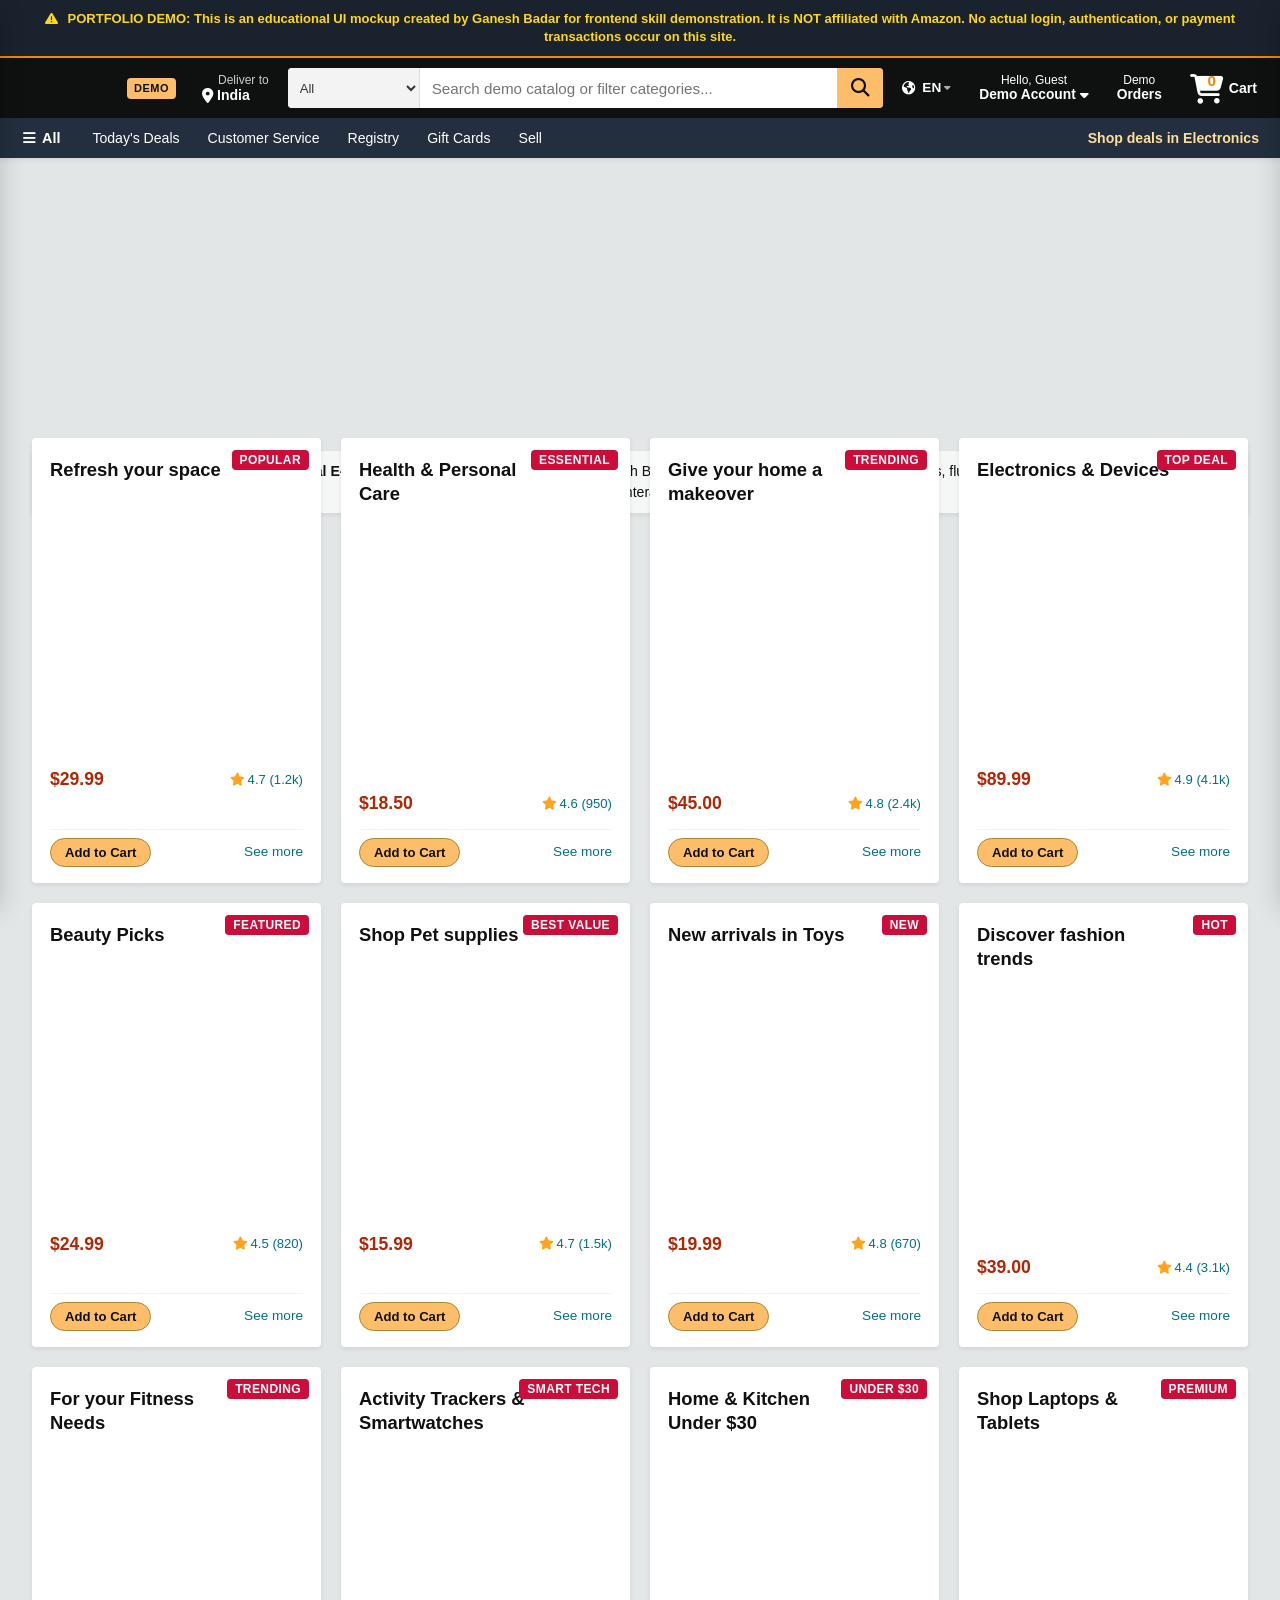
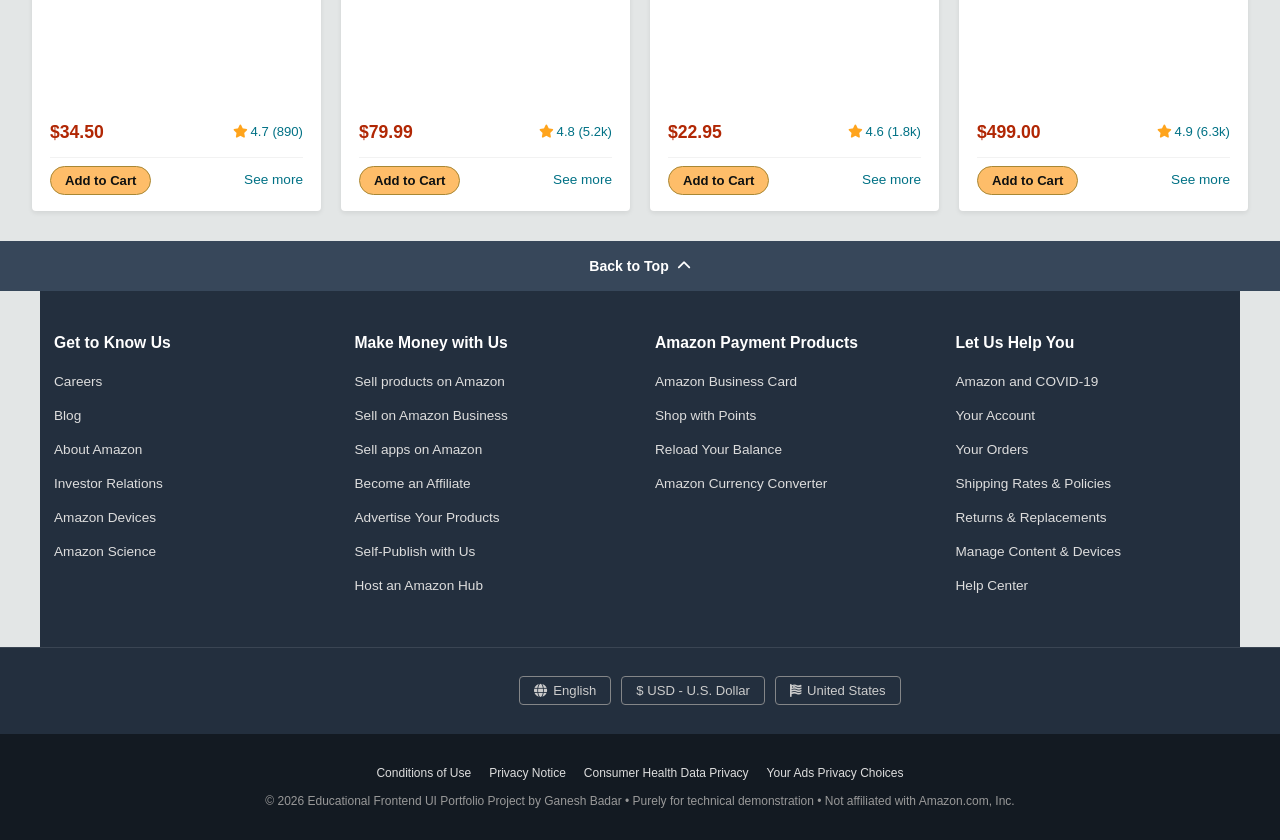
==== Amazon-Web-Clone/index.html @ 62692d25 "feat(ui): elevate theme and UI to Impeccable standard with DESIGN.md" ====
<!DOCTYPE html>
<html lang="en">
  <head>
    <meta charset="UTF-8" />
    <meta http-equiv="X-UA-Compatible" content="IE=edge" />
    <meta name="viewport" content="width=device-width, initial-scale=1.0" />
    
    <!-- SEO & Metadata -->
    <title>Educational E-Commerce UI Demo | Frontend Portfolio Showcase</title>
    <meta
      name="description"
      content="Educational E-Commerce UI layout clone built with HTML5, CSS3, and JavaScript by Ganesh Badar for portfolio skill demonstration. Not affiliated with Amazon."
    />
    <meta name="keywords" content="Frontend Portfolio, HTML5, CSS3, JavaScript, Responsive Web Design, UI Clone, Educational Demo" />
    <meta name="author" content="Ganesh Badar" />
    
    <!-- Open Graph / Social Sharing -->
    <meta property="og:title" content="Educational E-Commerce UI Demo | Ganesh Badar" />
    <meta property="og:description" content="Responsive UI demo featuring dynamic search, cart system, and mobile drawer for portfolio review." />
    <meta property="og:type" content="website" />
    
    <!-- Favicon -->
    <link rel="icon" type="image/png" href="amazon_logo.png" />

    <!-- Google Fonts -->
    <link rel="preconnect" href="https://fonts.googleapis.com" />
    <link rel="preconnect" href="https://fonts.gstatic.com" crossorigin />
    <link
      href="https://fonts.googleapis.com/css2?family=Inter:wght@400;500;600;700&display=swap"
      rel="stylesheet"
    />

    <!-- Font Awesome Icons -->
    <link
      rel="stylesheet"
      href="https://cdnjs.cloudflare.com/ajax/libs/font-awesome/6.5.1/css/all.min.css"
      crossorigin="anonymous"
      referrerpolicy="no-referrer"
    />

    <!-- Stylesheet -->
    <link rel="stylesheet" href="style.css" />
  </head>
  <body>
    <!-- Top Skip Link for Accessibility -->
    <a href="#main-content" class="skip-link">Skip to main content</a>

    <!-- EDUCATIONAL DEMO DISCLAIMER BANNER (Prevents Safe Browsing / Phishing False Positives) -->
    <div class="educational-banner" style="background: #1a222d; color: #ffd814; padding: 10px 18px; font-size: 13px; text-align: center; border-bottom: 2px solid #f08804; font-weight: 600; line-height: 1.4;">
      <i class="fa-solid fa-triangle-exclamation" style="margin-right: 6px;"></i>
      <strong>PORTFOLIO DEMO:</strong> This is an educational UI mockup created by Ganesh Badar for frontend skill demonstration. It is NOT affiliated with Amazon. No actual login, authentication, or payment transactions occur on this site.
    </div>

    <!-- Toast Notification -->
    <div id="toast" class="toast" role="alert" aria-live="polite"></div>

    <!-- HEADER / NAVIGATION -->
    <header role="banner">
      <nav class="navbar" aria-label="Main Navigation">
        <!-- Logo with DEMO tag -->
        <a href="index.html" class="nav-logo border" aria-label="Demo E-Commerce Home">
          <div style="display: flex; align-items: center; gap: 6px;">
            <div class="logo" role="img" aria-label="Demo Logo"></div>
            <span style="background: #febd69; color: #0f1111; font-size: 11px; font-weight: 800; padding: 2.5px 7px; border-radius: 4px; letter-spacing: 0.5px; text-transform: uppercase;">DEMO</span>
          </div>
        </a>

        <!-- Deliver to Location -->
        <button
          type="button"
          class="nav-address border"
          id="locationBtn"
          aria-label="Choose delivery location"
        >
          <p class="add-first">Deliver to</p>
          <div class="address-icon">
            <i class="fa-solid fa-location-dot" aria-hidden="true"></i>
            <span class="add-second" id="currentLocation">India</span>
          </div>
        </button>

        <!-- Search Bar with Category Filter -->
        <form class="nav-search" id="searchForm" role="search">
          <label for="searchCategory" class="sr-only">Search Category</label>
          <select class="search-select" id="searchCategory" aria-label="Select category">
            <option value="all">All</option>
            <option value="Electronics">Electronics</option>
            <option value="Home">Home & Kitchen</option>
            <option value="Beauty">Beauty & Health</option>
            <option value="Fashion">Fashion</option>
            <option value="Fitness">Fitness</option>
            <option value="Toys">Toys & Games</option>
          </select>
          
          <label for="searchInput" class="sr-only">Search Products</label>
          <input
            type="text"
            id="searchInput"
            class="search-input"
            placeholder="Search demo catalog or filter categories..."
            autocomplete="off"
            aria-label="Search demo catalog"
          />

          <button
            type="button"
            class="clear-search-btn"
            id="clearSearchBtn"
            aria-label="Clear search"
            style="display: none;"
          >
            <i class="fa-solid fa-xmark" aria-hidden="true"></i>
          </button>

          <button type="submit" class="search-icon" id="searchSubmitBtn" aria-label="Submit search">
            <i class="fa-solid fa-magnifying-glass" aria-hidden="true"></i>
          </button>
        </form>

        <!-- Language Selector -->
        <div class="map-icon border dropdown-trigger" id="langSelector" tabindex="0" role="button" aria-haspopup="true" aria-expanded="false" aria-label="Language selector">
          <i class="fa-solid fa-earth-americas" aria-hidden="true"></i>
          <div class="lang-text">
            <span class="lang-code" id="selectedLang">EN</span>
            <i class="fa-solid fa-caret-down sort-down" aria-hidden="true"></i>
          </div>
          <!-- Language Dropdown -->
          <ul class="dropdown-menu" id="langMenu" role="menu">
            <li role="menuitem" data-lang="EN" class="active"><i class="fa-solid fa-check"></i> English - EN</li>
            <li role="menuitem" data-lang="ES"><i class="fa-solid fa-check"></i> Español - ES</li>
            <li role="menuitem" data-lang="HI"><i class="fa-solid fa-check"></i> हिन्दी - HI</li>
            <li role="menuitem" data-lang="FR"><i class="fa-solid fa-check"></i> Français - FR</li>
          </ul>
        </div>

        <!-- Account Demo -->
        <a href="#demo-account" class="nav-signin border" id="accountBtn" aria-label="Demo Account Showcase">
          <span class="nav-first">Hello, Guest</span>
          <span class="nav-second">Demo Account <i class="fa-solid fa-caret-down" aria-hidden="true"></i></span>
        </a>

        <!-- Returns & Orders -->
        <a href="#orders" class="nav-return border" id="ordersBtn" aria-label="Demo Orders">
          <span class="nav-first">Demo</span>
          <span class="nav-second">Orders</span>
        </a>

        <!-- Cart with Interactive Badge -->
        <button
          type="button"
          class="nav-cart border"
          id="cartBtn"
          aria-label="Shopping Cart, 0 items"
        >
          <div class="cart-icon-container">
            <i class="fa-solid fa-cart-shopping" aria-hidden="true"></i>
            <span class="cart-badge" id="cartCount">0</span>
          </div>
          <span class="cart-label">Cart</span>
        </button>
      </nav>

      <!-- SUB-NAVIGATION / SECONDARY BAR -->
      <div class="panel">
        <button type="button" class="panel-all border" id="openMenuBtn" aria-label="Open All Categories Menu">
          <i class="fa-solid fa-bars" aria-hidden="true"></i>
          <span>All</span>
        </button>

        <ul class="panel-options" role="menubar">
          <li role="none"><a role="menuitem" href="#deals" class="panel-link">Today's Deals</a></li>
          <li role="none"><a role="menuitem" href="#customer-service" class="panel-link">Customer Service</a></li>
          <li role="none"><a role="menuitem" href="#registry" class="panel-link">Registry</a></li>
          <li role="none"><a role="menuitem" href="#gift-cards" class="panel-link">Gift Cards</a></li>
          <li role="none"><a role="menuitem" href="#sell" class="panel-link">Sell</a></li>
        </ul>

        <div class="panel-deals">
          <a href="#electronics-deals" class="panel-link highlight-deal">Shop deals in Electronics</a>
        </div>
      </div>
    </header>

    <!-- SIDE NAVIGATION DRAWER (Amazon-style Sidebar) -->
    <aside id="sideDrawer" class="side-drawer" aria-label="All Categories Menu" aria-hidden="true">
      <div class="drawer-header">
        <i class="fa-solid fa-circle-user" aria-hidden="true"></i>
        <span>Demo Guest Profile</span>
        <button type="button" class="drawer-close-btn" id="closeMenuBtn" aria-label="Close Menu">
          <i class="fa-solid fa-xmark" aria-hidden="true"></i>
        </button>
      </div>
      <div class="drawer-content">
        <div class="drawer-section">
          <h3>Digital Content & Devices</h3>
          <ul>
            <li><a href="#amazon-music">Amazon Music <i class="fa-solid fa-chevron-right"></i></a></li>
            <li><a href="#kindle">Kindle E-readers & Books <i class="fa-solid fa-chevron-right"></i></a></li>
            <li><a href="#appstore">Amazon Appstore <i class="fa-solid fa-chevron-right"></i></a></li>
          </ul>
        </div>
        <div class="drawer-section">
          <h3>Shop by Department</h3>
          <ul>
            <li><a href="#electronics" data-category="Electronics">Electronics <i class="fa-solid fa-chevron-right"></i></a></li>
            <li><a href="#home" data-category="Home">Home & Kitchen <i class="fa-solid fa-chevron-right"></i></a></li>
            <li><a href="#beauty" data-category="Beauty">Beauty & Health <i class="fa-solid fa-chevron-right"></i></a></li>
            <li><a href="#fashion" data-category="Fashion">Fashion & Apparel <i class="fa-solid fa-chevron-right"></i></a></li>
            <li><a href="#fitness" data-category="Fitness">Sports & Fitness <i class="fa-solid fa-chevron-right"></i></a></li>
          </ul>
        </div>
        <div class="drawer-section">
          <h3>Programs & Features</h3>
          <ul>
            <li><a href="#gift-cards">Gift Cards</a></li>
            <li><a href="#amazon-live">Amazon Live</a></li>
            <li><a href="#international">International Shopping</a></li>
          </ul>
        </div>
        <div class="drawer-section">
          <h3>Help & Settings</h3>
          <ul>
            <li><a href="#account">Demo Account Settings</a></li>
            <li><a href="#customer-service">Customer Support Demo</a></li>
            <li><a href="#close" id="sideDrawerCloseLink">Close Menu</a></li>
          </ul>
        </div>
      </div>
    </aside>
    <div id="drawerOverlay" class="drawer-overlay" tabindex="-1"></div>

    <!-- CART SLIDE-OUT DRAWER -->
    <aside id="cartDrawer" class="cart-drawer" aria-label="Shopping Cart Drawer" aria-hidden="true">
      <div class="cart-drawer-header">
        <h2><i class="fa-solid fa-cart-shopping"></i> Shopping Cart</h2>
        <button type="button" class="cart-close-btn" id="closeCartBtn" aria-label="Close Cart">
          <i class="fa-solid fa-xmark"></i>
        </button>
      </div>
      <div class="cart-drawer-body" id="cartDrawerItems">
        <!-- Rendered dynamically via JavaScript -->
        <div class="empty-cart-view">
          <i class="fa-solid fa-basket-shopping empty-icon"></i>
          <p>Your Amazon Cart is empty.</p>
          <small>Check out items below and click "Add to Cart" to start shopping!</small>
        </div>
      </div>
      <div class="cart-drawer-footer" id="cartDrawerFooter">
        <div class="cart-subtotal">
          <span>Subtotal (<span id="cartTotalItems">0</span> items):</span>
          <strong id="cartTotalPrice">$0.00</strong>
        </div>
        <button type="button" class="btn-checkout" id="checkoutBtn">Proceed to Checkout</button>
        <button type="button" class="btn-clear-cart" id="clearCartBtn">Clear Cart</button>
      </div>
    </aside>
    <div id="cartOverlay" class="drawer-overlay" tabindex="-1"></div>

    <!-- LOCATION MODAL -->
    <div id="locationModal" class="modal" role="dialog" aria-modal="true" aria-labelledby="modalTitle" aria-hidden="true">
      <div class="modal-dialog">
        <div class="modal-header">
          <h3 id="modalTitle">Choose your delivery location</h3>
          <button type="button" class="modal-close" id="closeLocationModal" aria-label="Close modal">
            <i class="fa-solid fa-xmark"></i>
          </button>
        </div>
        <div class="modal-body">
          <p class="modal-subtitle">Delivery options and delivery speeds may vary for different locations.</p>
          <div class="form-group">
            <label for="countrySelect">Select Country / Region:</label>
            <select id="countrySelect" class="form-control">
              <option value="India">India</option>
              <option value="United States">United States</option>
              <option value="United Kingdom">United Kingdom</option>
              <option value="Canada">Canada</option>
              <option value="Germany">Germany</option>
              <option value="Australia">Australia</option>
            </select>
          </div>
          <div class="form-group">
            <label for="pincodeInput">Or enter a postal code:</label>
            <div class="pincode-row">
              <input type="text" id="pincodeInput" class="form-control" placeholder="e.g. 110001 or 90210" maxlength="10" />
              <button type="button" class="btn-apply" id="applyPincodeBtn">Apply</button>
            </div>
          </div>
        </div>
        <div class="modal-footer">
          <button type="button" class="btn-save-location" id="saveLocationBtn">Done</button>
        </div>
      </div>
    </div>
    <div id="modalOverlay" class="drawer-overlay" tabindex="-1"></div>

    <!-- MAIN CONTENT -->
    <main id="main-content" role="main">
      <!-- HERO BANNER SECTION -->
      <section class="hero-section" aria-label="Hero Promotion Banner">
        <div class="hero-msg" role="region" aria-label="Educational Notice">
          <p>
            You are currently browsing an <strong>Educational E-Commerce UI Prototype</strong> designed by Ganesh Badar.
            Demonstrating modern CSS Grid layouts, fluid responsiveness, and Vanilla JavaScript DOM interactivity.
          </p>
        </div>
      </section>

      <!-- FILTER STATUS BAR (Appears on Search / Filter) -->
      <section class="filter-status-bar" id="filterStatusBar" style="display: none;">
        <span id="filterStatusText">Showing all results</span>
        <button type="button" id="resetFilterBtn" class="btn-reset-filter">
          <i class="fa-solid fa-rotate-left"></i> Reset Filter
        </button>
      </section>

      <!-- CMS-DRIVEN PRODUCT SHOP SECTION -->
      <section class="shop-section" id="shopSection" aria-label="Product Categories & Deals">
        <!-- Rendered dynamically by app.js (CMS Hydration) with fallback markup -->

        <!-- Card 1 -->
        <article class="box" data-id="1" data-category="Home" data-title="Refresh your space">
          <div class="box-content">
            <span class="box-badge">Popular</span>
            <h2>Refresh your space</h2>
            <div class="box-img" style="background-image: url('box1_image.jpg')" role="img" aria-label="Refresh your space"></div>
            <div class="box-meta">
              <span class="box-price">$29.99</span>
              <span class="box-rating"><i class="fa-solid fa-star"></i> 4.7 (1.2k)</span>
            </div>
            <div class="box-actions">
              <button type="button" class="btn-add-cart" data-id="1">Add to Cart</button>
              <a href="#see-more-1" class="see-more-link">See more</a>
            </div>
          </div>
        </article>

        <!-- Card 2 -->
        <article class="box" data-id="2" data-category="Beauty" data-title="Health & Personal Care">
          <div class="box-content">
            <span class="box-badge">Essential</span>
            <h2>Health & Personal Care</h2>
            <div class="box-img" style="background-image: url('box2_image.jpg')" role="img" aria-label="Health and Personal Care"></div>
            <div class="box-meta">
              <span class="box-price">$18.50</span>
              <span class="box-rating"><i class="fa-solid fa-star"></i> 4.6 (950)</span>
            </div>
            <div class="box-actions">
              <button type="button" class="btn-add-cart" data-id="2">Add to Cart</button>
              <a href="#see-more-2" class="see-more-link">See more</a>
            </div>
          </div>
        </article>

        <!-- Card 3 -->
        <article class="box" data-id="3" data-category="Home" data-title="Give your home a makeover">
          <div class="box-content">
            <span class="box-badge">Trending</span>
            <h2>Give your home a makeover</h2>
            <div class="box-img" style="background-image: url('box3_image.jpg')" role="img" aria-label="Give your home a makeover"></div>
            <div class="box-meta">
              <span class="box-price">$45.00</span>
              <span class="box-rating"><i class="fa-solid fa-star"></i> 4.8 (2.4k)</span>
            </div>
            <div class="box-actions">
              <button type="button" class="btn-add-cart" data-id="3">Add to Cart</button>
              <a href="#see-more-3" class="see-more-link">See more</a>
            </div>
          </div>
        </article>

        <!-- Card 4 -->
        <article class="box" data-id="4" data-category="Electronics" data-title="Electronics & Devices">
          <div class="box-content">
            <span class="box-badge">Top Deal</span>
            <h2>Electronics & Devices</h2>
            <div class="box-img" style="background-image: url('box4_image.jpg')" role="img" aria-label="Electronics and Devices"></div>
            <div class="box-meta">
              <span class="box-price">$89.99</span>
              <span class="box-rating"><i class="fa-solid fa-star"></i> 4.9 (4.1k)</span>
            </div>
            <div class="box-actions">
              <button type="button" class="btn-add-cart" data-id="4">Add to Cart</button>
              <a href="#see-more-4" class="see-more-link">See more</a>
            </div>
          </div>
        </article>

        <!-- Card 5 -->
        <article class="box" data-id="5" data-category="Beauty" data-title="Beauty Picks">
          <div class="box-content">
            <span class="box-badge">Featured</span>
            <h2>Beauty Picks</h2>
            <div class="box-img" style="background-image: url('box5_image.jpg')" role="img" aria-label="Beauty Picks"></div>
            <div class="box-meta">
              <span class="box-price">$24.99</span>
              <span class="box-rating"><i class="fa-solid fa-star"></i> 4.5 (820)</span>
            </div>
            <div class="box-actions">
              <button type="button" class="btn-add-cart" data-id="5">Add to Cart</button>
              <a href="#see-more-5" class="see-more-link">See more</a>
            </div>
          </div>
        </article>

        <!-- Card 6 -->
        <article class="box" data-id="6" data-category="Home" data-title="Shop Pet supplies">
          <div class="box-content">
            <span class="box-badge">Best Value</span>
            <h2>Shop Pet supplies</h2>
            <div class="box-img" style="background-image: url('box6_image.jpg')" role="img" aria-label="Shop Pet supplies"></div>
            <div class="box-meta">
              <span class="box-price">$15.99</span>
              <span class="box-rating"><i class="fa-solid fa-star"></i> 4.7 (1.5k)</span>
            </div>
            <div class="box-actions">
              <button type="button" class="btn-add-cart" data-id="6">Add to Cart</button>
              <a href="#see-more-6" class="see-more-link">See more</a>
            </div>
          </div>
        </article>

        <!-- Card 7 -->
        <article class="box" data-id="7" data-category="Toys" data-title="New arrivals in Toys">
          <div class="box-content">
            <span class="box-badge">New</span>
            <h2>New arrivals in Toys</h2>
            <div class="box-img" style="background-image: url('box7_image.jpg')" role="img" aria-label="New arrivals in Toys"></div>
            <div class="box-meta">
              <span class="box-price">$19.99</span>
              <span class="box-rating"><i class="fa-solid fa-star"></i> 4.8 (670)</span>
            </div>
            <div class="box-actions">
              <button type="button" class="btn-add-cart" data-id="7">Add to Cart</button>
              <a href="#see-more-7" class="see-more-link">See more</a>
            </div>
          </div>
        </article>

        <!-- Card 8 -->
        <article class="box" data-id="8" data-category="Fashion" data-title="Discover fashion trends">
          <div class="box-content">
            <span class="box-badge">Hot</span>
            <h2>Discover fashion trends</h2>
            <div class="box-img" style="background-image: url('box8_image.jpg')" role="img" aria-label="Discover fashion trends"></div>
            <div class="box-meta">
              <span class="box-price">$39.00</span>
              <span class="box-rating"><i class="fa-solid fa-star"></i> 4.4 (3.1k)</span>
            </div>
            <div class="box-actions">
              <button type="button" class="btn-add-cart" data-id="8">Add to Cart</button>
              <a href="#see-more-8" class="see-more-link">See more</a>
            </div>
          </div>
        </article>

        <!-- Card 9 -->
        <article class="box" data-id="9" data-category="Fitness" data-title="For your Fitness Needs">
          <div class="box-content">
            <span class="box-badge">Trending</span>
            <h2>For your Fitness Needs</h2>
            <div class="box-img" style="background-image: url('box9_image.jpg')" role="img" aria-label="For your Fitness Needs"></div>
            <div class="box-meta">
              <span class="box-price">$34.50</span>
              <span class="box-rating"><i class="fa-solid fa-star"></i> 4.7 (890)</span>
            </div>
            <div class="box-actions">
              <button type="button" class="btn-add-cart" data-id="9">Add to Cart</button>
              <a href="#see-more-9" class="see-more-link">See more</a>
            </div>
          </div>
        </article>

        <!-- Card 10 -->
        <article class="box" data-id="10" data-category="Electronics" data-title="Activity Trackers & Smartwatches">
          <div class="box-content">
            <span class="box-badge">Smart Tech</span>
            <h2>Activity Trackers & Smartwatches</h2>
            <div class="box-img" style="background-image: url('box10_image.jpg')" role="img" aria-label="Activity trackers and smartwatches"></div>
            <div class="box-meta">
              <span class="box-price">$79.99</span>
              <span class="box-rating"><i class="fa-solid fa-star"></i> 4.8 (5.2k)</span>
            </div>
            <div class="box-actions">
              <button type="button" class="btn-add-cart" data-id="10">Add to Cart</button>
              <a href="#see-more-10" class="see-more-link">See more</a>
            </div>
          </div>
        </article>

        <!-- Card 11 -->
        <article class="box" data-id="11" data-category="Home" data-title="Home & Kitchen Under $30">
          <div class="box-content">
            <span class="box-badge">Under $30</span>
            <h2>Home & Kitchen Under $30</h2>
            <div class="box-img" style="background-image: url('box11_image.jpg')" role="img" aria-label="Home and Kitchen under 30 dollars"></div>
            <div class="box-meta">
              <span class="box-price">$22.95</span>
              <span class="box-rating"><i class="fa-solid fa-star"></i> 4.6 (1.8k)</span>
            </div>
            <div class="box-actions">
              <button type="button" class="btn-add-cart" data-id="11">Add to Cart</button>
              <a href="#see-more-11" class="see-more-link">See more</a>
            </div>
          </div>
        </article>

        <!-- Card 12 -->
        <article class="box" data-id="12" data-category="Electronics" data-title="Shop Laptops & Tablets">
          <div class="box-content">
            <span class="box-badge">Premium</span>
            <h2>Shop Laptops & Tablets</h2>
            <div class="box-img" style="background-image: url('box12_image.jpg')" role="img" aria-label="Shop Laptops and Tablets"></div>
            <div class="box-meta">
              <span class="box-price">$499.00</span>
              <span class="box-rating"><i class="fa-solid fa-star"></i> 4.9 (6.3k)</span>
            </div>
            <div class="box-actions">
              <button type="button" class="btn-add-cart" data-id="12">Add to Cart</button>
              <a href="#see-more-12" class="see-more-link">See more</a>
            </div>
          </div>
        </article>
      </section>

      <!-- EMPTY SEARCH STATE (Hidden by default) -->
      <section class="no-results-view" id="noResultsView" style="display: none;">
        <i class="fa-solid fa-magnifying-glass"></i>
        <h3>No matching products found</h3>
        <p>Try checking your spelling or using more general search terms.</p>
        <button type="button" class="btn-reset-filter" id="noResultsResetBtn">Show All Products</button>
      </section>
    </main>

    <!-- FOOTER -->
    <footer role="contentinfo">
      <!-- Back to Top Button -->
      <button type="button" class="foot-panel1" id="backToTopBtn" aria-label="Back to top of page">
        Back to Top <i class="fa-solid fa-chevron-up" aria-hidden="true"></i>
      </button>

      <!-- Navigation Links Grid -->
      <div class="foot-panel2">
        <div class="foot-column">
          <h3>Get to Know Us</h3>
          <ul>
            <li><a href="#careers">Careers</a></li>
            <li><a href="#blog">Blog</a></li>
            <li><a href="#about">About Amazon</a></li>
            <li><a href="#investors">Investor Relations</a></li>
            <li><a href="#devices">Amazon Devices</a></li>
            <li><a href="#science">Amazon Science</a></li>
          </ul>
        </div>

        <div class="foot-column">
          <h3>Make Money with Us</h3>
          <ul>
            <li><a href="#sell">Sell products on Amazon</a></li>
            <li><a href="#business">Sell on Amazon Business</a></li>
            <li><a href="#apps">Sell apps on Amazon</a></li>
            <li><a href="#affiliate">Become an Affiliate</a></li>
            <li><a href="#advertise">Advertise Your Products</a></li>
            <li><a href="#self-publish">Self-Publish with Us</a></li>
            <li><a href="#hub">Host an Amazon Hub</a></li>
          </ul>
        </div>

        <div class="foot-column">
          <h3>Amazon Payment Products</h3>
          <ul>
            <li><a href="#business-card">Amazon Business Card</a></li>
            <li><a href="#points">Shop with Points</a></li>
            <li><a href="#reload">Reload Your Balance</a></li>
            <li><a href="#currency">Amazon Currency Converter</a></li>
          </ul>
        </div>

        <div class="foot-column">
          <h3>Let Us Help You</h3>
          <ul>
            <li><a href="#covid">Amazon and COVID-19</a></li>
            <li><a href="#account">Your Account</a></li>
            <li><a href="#orders">Your Orders</a></li>
            <li><a href="#shipping">Shipping Rates & Policies</a></li>
            <li><a href="#returns">Returns & Replacements</a></li>
            <li><a href="#devices-manage">Manage Content & Devices</a></li>
            <li><a href="#help">Help Center</a></li>
          </ul>
        </div>
      </div>

      <!-- Footer Brand Logo & Settings -->
      <div class="foot-panel3">
        <div class="logo" role="img" aria-label="Amazon Logo"></div>
        <div class="foot-selectors">
          <button type="button" class="foot-btn" id="footLangBtn">
            <i class="fa-solid fa-globe"></i> English
          </button>
          <button type="button" class="foot-btn" id="footCurrencyBtn">
            $ USD - U.S. Dollar
          </button>
          <button type="button" class="foot-btn" id="footCountryBtn">
            <i class="fa-solid fa-flag-usa"></i> United States
          </button>
        </div>
      </div>

      <!-- Legal Links & Copyright -->
      <div class="foot-panel4">
        <div class="pages">
          <a href="#conditions">Conditions of Use</a>
          <a href="#privacy">Privacy Notice</a>
          <a href="#ads">Consumer Health Data Privacy</a>
          <a href="#choices">Your Ads Privacy Choices</a>
        </div>
        <div class="copyright">
          &copy; 2026 Educational Frontend UI Portfolio Project by Ganesh Badar &bull; Purely for technical demonstration &bull; Not affiliated with Amazon.com, Inc.
        </div>
      </div>
    </footer>

    <!-- Vanilla JavaScript Logic -->
    <script src="app.js"></script>
  </body>
</html>
---- Amazon-Web-Clone/style.css ----
/* ==========================================================================
   AMAZON CLONE UI - CORE DESIGN SYSTEM & STYLESHEET
   Tech Stack: HTML5, CSS3, JavaScript
   Architecture: Modular CSS with Custom Properties & Fluid Responsiveness
   ========================================================================== */

/* --------------------------------------------------------------------------
   1. CSS RESET & DESIGN TOKENS
   -------------------------------------------------------------------------- */
:root {
  /* Brand Palette */
  --amazon-nav-bg: #131921;
  --amazon-nav-belt: #0f1111;
  --amazon-subnav-bg: #232f3e;
  --amazon-yellow: #febd69;
  --amazon-yellow-hover: #f3a847;
  --amazon-orange: #f08804;
  --amazon-orange-hover: #d67400;
  --amazon-link: #007185;
  --amazon-link-hover: #c7511f;
  --amazon-body-bg: #e3e6e6;
  --amazon-card-bg: #ffffff;
  
  /* Text Colors */
  --text-primary: #0f1111;
  --text-secondary: #565959;
  --text-white: #ffffff;
  --text-muted: #cccccc;

  /* Elevation & Shadows */
  --shadow-sm: 0 2px 5px rgba(0, 0, 0, 0.08);
  --shadow-md: 0 4px 12px rgba(0, 0, 0, 0.12);
  --shadow-lg: 0 10px 24px rgba(0, 0, 0, 0.18);
  --shadow-search-focus: 0 0 0 3px rgba(240, 136, 4, 0.35);

  /* Transitions */
  --transition-fast: 0.15s ease-in-out;
  --transition-normal: 0.25s ease-in-out;
  --transition-drawer: 0.35s cubic-bezier(0.16, 1, 0.3, 1);

  /* Radii */
  --radius-sm: 4px;
  --radius-md: 8px;
  --radius-full: 9999px;
}

*,
*::before,
*::after {
  margin: 0;
  padding: 0;
  box-sizing: border-box; /* Fixed syntax from original border: border-box */
}

html {
  scroll-behavior: smooth;
  font-size: 16px;
}

body {
  font-family: -apple-system, BlinkMacSystemFont, 'Segoe UI', Roboto, 'Helvetica Neue', Arial, sans-serif;
  background-color: var(--amazon-body-bg);
  color: var(--text-primary);
  line-height: 1.5;
  min-height: 100vh;
  display: flex;
  flex-direction: column;
  overflow-x: hidden;
  -webkit-font-smoothing: antialiased;
}

/* --------------------------------------------------------------------------
   BROWSER SURFACE THEMING (Impeccable Standard)
   -------------------------------------------------------------------------- */
::selection {
  background: rgba(240, 136, 4, 0.28);
  color: #0f1111;
}

::-moz-selection {
  background: rgba(240, 136, 4, 0.28);
  color: #0f1111;
}

input, textarea, select {
  caret-color: var(--amazon-orange);
}

:focus-visible {
  outline: 2px solid var(--amazon-orange);
  outline-offset: 2px;
}

/* Custom Scrollbar */
::-webkit-scrollbar {
  width: 9px;
  height: 9px;
}

::-webkit-scrollbar-track {
  background: #eaeded;
}

::-webkit-scrollbar-thumb {
  background: #a2a6ac;
  border-radius: 6px;
  border: 2px solid #eaeded;
}

::-webkit-scrollbar-thumb:hover {
  background: #84888e;
}

/* Tabular Numerals for Numeric Data */
.box-price,
.cart-item-price,
.cart-subtotal strong,
#cartTotalPrice,
#cartTotalItems,
.cart-badge,
.box-rating {
  font-variant-numeric: tabular-nums;
}

/* Screen reader only utility */
.sr-only {
  position: absolute;
  width: 1px;
  height: 1px;
  padding: 0;
  margin: -1px;
  overflow: hidden;
  clip: rect(0, 0, 0, 0);
  border: 0;
}

/* Accessibility skip link */
.skip-link {
  position: absolute;
  top: -60px;
  left: 10px;
  background: var(--amazon-yellow);
  color: var(--amazon-nav-bg);
  padding: 10px 16px;
  font-weight: 700;
  border-radius: var(--radius-sm);
  z-index: 9999;
  text-decoration: none;
  transition: top 0.2s ease;
}
.skip-link:focus {
  top: 10px;
}

/* --------------------------------------------------------------------------
   2. REUSABLE UTILITIES & BUTTONS
   -------------------------------------------------------------------------- */
.border {
  border: 1px solid transparent;
  border-radius: var(--radius-sm);
  padding: 6px 8px;
  cursor: pointer;
  transition: border-color var(--transition-fast);
  background: transparent;
  color: inherit;
  font: inherit;
  text-decoration: none;
  display: inline-flex;
  align-items: center;
}

.border:hover,
.border:focus-visible {
  border: 1px solid var(--text-white);
  outline: none;
}

/* --------------------------------------------------------------------------
   3. HEADER & PRIMARY NAVBAR
   -------------------------------------------------------------------------- */
header {
  position: sticky;
  top: 0;
  z-index: 100;
  box-shadow: var(--shadow-sm);
}

.navbar {
  height: 60px;
  background-color: var(--amazon-nav-belt);
  color: var(--text-white);
  display: flex;
  align-items: center;
  justify-content: space-between;
  padding: 0 14px;
  gap: 10px;
}

/* Logo */
.nav-logo {
  height: 50px;
  display: flex;
  align-items: center;
  justify-content: center;
  padding: 4px 6px;
}

.logo {
  background-image: url('amazon_logo.png');
  background-size: contain;
  background-position: center;
  background-repeat: no-repeat;
  height: 38px;
  width: 100px;
}

/* Delivery Address */
.nav-address {
  display: flex;
  flex-direction: column;
  justify-content: center;
  align-items: flex-start;
  text-align: left;
  line-height: 1.2;
}

.add-first {
  color: var(--text-muted);
  font-size: 0.75rem; /* Fixed syntax error */
  margin-left: 16px;
}

.address-icon {
  display: flex;
  align-items: center;
  gap: 4px;
}

.address-icon i {
  font-size: 0.95rem;
}

.add-second {
  font-size: 0.88rem;
  font-weight: 700;
  max-width: 90px;
  white-space: nowrap;
  overflow: hidden;
  text-overflow: ellipsis;
}

/* Search Bar */
.nav-search {
  display: flex;
  flex: 1;
  max-width: 800px;
  height: 40px;
  background-color: var(--amazon-yellow);
  border-radius: var(--radius-sm);
  position: relative;
  transition: box-shadow var(--transition-fast);
}

.nav-search:focus-within {
  box-shadow: var(--shadow-search-focus);
}

.search-select {
  background-color: #f3f3f3;
  color: #333333;
  width: auto;
  min-width: 52px;
  padding: 0 8px;
  font-size: 0.82rem;
  border: none;
  border-top-left-radius: var(--radius-sm);
  border-bottom-left-radius: var(--radius-sm);
  border-right: 1px solid #dcdcdc;
  cursor: pointer;
  outline: none;
}
.search-select:hover {
  background-color: #e6e6e6;
}

.search-input {
  flex: 1;
  padding: 0 12px;
  font-size: 0.95rem;
  border: none;
  outline: none;
  color: var(--text-primary);
  background-color: #ffffff;
}

.clear-search-btn {
  background: #ffffff;
  border: none;
  padding: 0 10px;
  color: #888888;
  cursor: pointer;
  display: flex;
  align-items: center;
  justify-content: center;
  transition: color var(--transition-fast);
}
.clear-search-btn:hover {
  color: #222222;
}

.search-icon {
  width: 46px;
  display: flex;
  justify-content: center;
  align-items: center;
  font-size: 1.15rem;
  color: #111111;
  background-color: var(--amazon-yellow);
  border: none;
  border-top-right-radius: var(--radius-sm);
  border-bottom-right-radius: var(--radius-sm);
  cursor: pointer;
  transition: background-color var(--transition-fast);
}

.search-icon:hover {
  background-color: var(--amazon-yellow-hover);
}

/* Language Selector */
.map-icon {
  position: relative;
  display: flex;
  align-items: center;
  gap: 6px;
  font-size: 0.85rem;
}

.lang-text {
  display: flex;
  align-items: center;
  gap: 3px;
  font-weight: 700;
}

.sort-down {
  font-size: 0.65rem;
  color: #a7acb2;
}

.dropdown-menu {
  position: absolute;
  top: 100%;
  left: 0;
  background-color: #ffffff;
  color: var(--text-primary);
  box-shadow: var(--shadow-md);
  border-radius: var(--radius-sm);
  border: 1px solid #dddddd;
  list-style: none;
  width: 150px;
  padding: 6px 0;
  display: none;
  z-index: 1000;
}

.dropdown-menu.show {
  display: block;
}

.dropdown-menu li {
  padding: 8px 14px;
  font-size: 0.85rem;
  display: flex;
  align-items: center;
  gap: 8px;
  cursor: pointer;
  transition: background-color var(--transition-fast);
}

.dropdown-menu li:hover {
  background-color: #f0f2f2;
  color: var(--amazon-link);
}

.dropdown-menu li i {
  visibility: hidden;
  font-size: 0.75rem;
  color: var(--amazon-orange);
}

.dropdown-menu li.active i {
  visibility: visible;
}

/* Account & Orders Links */
.nav-signin,
.nav-return {
  display: flex;
  flex-direction: column;
  justify-content: center;
  line-height: 1.2;
}

.nav-first {
  font-size: 0.75rem;
  color: var(--text-white);
}

.nav-second {
  font-size: 0.86rem;
  font-weight: 700;
  color: var(--text-white);
  display: flex;
  align-items: center;
  gap: 4px;
}

/* Cart Button & Live Counter */
.nav-cart {
  display: flex;
  align-items: center;
  gap: 6px;
  position: relative;
}

.cart-icon-container {
  position: relative;
  display: flex;
  align-items: center;
}

.cart-icon-container i {
  font-size: 1.85rem;
}

.cart-badge {
  position: absolute;
  top: -4px;
  left: 13px;
  color: var(--amazon-orange);
  font-size: 0.95rem;
  font-weight: 800;
  min-width: 18px;
  text-align: center;
}

.cart-label {
  font-size: 0.88rem;
  font-weight: 700;
}

/* --------------------------------------------------------------------------
   4. SECONDARY NAVIGATION / SUB-PANEL
   -------------------------------------------------------------------------- */
.panel {
  height: 40px;
  background-color: var(--amazon-subnav-bg);
  display: flex;
  color: var(--text-white);
  align-items: center;
  padding: 0 14px;
  gap: 16px;
  font-size: 0.88rem;
  overflow-x: auto;
  white-space: nowrap;
}

.panel-all {
  display: flex;
  align-items: center;
  gap: 6px;
  font-weight: 700;
  font-size: 0.9rem;
}

.panel-options {
  display: flex;
  list-style: none;
  gap: 14px;
  align-items: center;
}

.panel-link {
  color: var(--text-white);
  text-decoration: none;
  padding: 5px 6px;
  border: 1px solid transparent;
  border-radius: var(--radius-sm);
  transition: border-color var(--transition-fast);
}

.panel-link:hover {
  border-color: var(--text-white);
}

.panel-deals {
  margin-left: auto;
}

.highlight-deal {
  font-weight: 700;
  color: #ffde99;
}

/* --------------------------------------------------------------------------
   5. SIDE NAVIGATION DRAWER (Amazon 'All' Menu)
   -------------------------------------------------------------------------- */
.side-drawer {
  position: fixed;
  top: 0;
  left: 0;
  width: 360px;
  max-width: 85vw;
  height: 100vh;
  background-color: #ffffff;
  z-index: 1000;
  transform: translateX(-100%);
  transition: transform var(--transition-drawer);
  display: flex;
  flex-direction: column;
  box-shadow: var(--shadow-lg);
}

.side-drawer.open {
  transform: translateX(0);
}

.drawer-header {
  height: 54px;
  background-color: var(--amazon-subnav-bg);
  color: var(--text-white);
  display: flex;
  align-items: center;
  padding: 0 20px;
  gap: 12px;
  font-size: 1.15rem;
  font-weight: 700;
}

.drawer-header i {
  font-size: 1.6rem;
}

.drawer-close-btn {
  margin-left: auto;
  background: transparent;
  border: none;
  color: var(--text-white);
  font-size: 1.4rem;
  cursor: pointer;
  padding: 4px;
  display: flex;
  align-items: center;
}

.drawer-content {
  flex: 1;
  overflow-y: auto;
  padding: 16px 0;
}

.drawer-section {
  border-bottom: 1px solid #e7e7e7;
  padding-bottom: 14px;
  margin-bottom: 14px;
}

.drawer-section h3 {
  font-size: 0.95rem;
  color: #111111;
  font-weight: 700;
  padding: 8px 24px;
  text-transform: uppercase;
  letter-spacing: 0.5px;
}

.drawer-section ul {
  list-style: none;
}

.drawer-section li a {
  display: flex;
  justify-content: space-between;
  align-items: center;
  padding: 10px 24px;
  color: #333333;
  text-decoration: none;
  font-size: 0.9rem;
  transition: background-color var(--transition-fast), color var(--transition-fast);
}

.drawer-section li a:hover {
  background-color: #f1f2f2;
  color: var(--amazon-link);
}

.drawer-section li a i {
  font-size: 0.75rem;
  color: #888888;
}

/* Drawers backdrop overlay */
.drawer-overlay {
  position: fixed;
  top: 0;
  left: 0;
  width: 100vw;
  height: 100vh;
  background-color: rgba(0, 0, 0, 0.65);
  backdrop-filter: blur(2px);
  z-index: 999;
  opacity: 0;
  visibility: hidden;
  transition: opacity var(--transition-normal);
}

.drawer-overlay.open {
  opacity: 1;
  visibility: visible;
}

/* --------------------------------------------------------------------------
   6. CART SLIDE-OUT DRAWER
   -------------------------------------------------------------------------- */
.cart-drawer {
  position: fixed;
  top: 0;
  right: 0;
  width: 420px;
  max-width: 90vw;
  height: 100vh;
  background-color: #ffffff;
  z-index: 1000;
  transform: translateX(100%);
  transition: transform var(--transition-drawer);
  display: flex;
  flex-direction: column;
  box-shadow: var(--shadow-lg);
}

.cart-drawer.open {
  transform: translateX(0);
}

.cart-drawer-header {
  min-height: 64px;
  background-color: var(--amazon-nav-belt);
  color: var(--text-white);
  display: flex;
  align-items: center;
  justify-content: space-between;
  padding: 16px 20px;
}

.cart-drawer-header h2 {
  font-size: 1.15rem;
  display: flex;
  align-items: center;
  gap: 10px;
}

.cart-close-btn {
  background: transparent;
  border: none;
  color: var(--text-white);
  font-size: 1.3rem;
  cursor: pointer;
}

.cart-drawer-body {
  flex: 1;
  overflow-y: auto;
  padding: 18px;
  background-color: #f8f9f9;
}

.empty-cart-view {
  text-align: center;
  padding: 60px 20px;
  color: var(--text-secondary);
}

.empty-cart-view .empty-icon {
  font-size: 3.5rem;
  color: #cccccc;
  margin-bottom: 14px;
}

.empty-cart-view p {
  font-size: 1.1rem;
  font-weight: 700;
  color: var(--text-primary);
  margin-bottom: 6px;
}

.cart-item-card {
  display: flex;
  gap: 12px;
  background: #ffffff;
  padding: 14px;
  border-radius: var(--radius-md);
  margin-bottom: 12px;
  box-shadow: var(--shadow-sm);
  align-items: center;
}

.cart-item-img {
  width: 65px;
  height: 65px;
  background-size: cover;
  background-position: center;
  border-radius: var(--radius-sm);
  border: 1px solid #eeeeee;
  flex-shrink: 0;
}

.cart-item-info {
  flex: 1;
}

.cart-item-title {
  font-size: 0.9rem;
  font-weight: 600;
  margin-bottom: 4px;
}

.cart-item-price {
  font-size: 0.95rem;
  font-weight: 700;
  color: #b12704;
}

.cart-item-controls {
  display: flex;
  align-items: center;
  gap: 8px;
  margin-top: 6px;
}

.btn-qty {
  width: 24px;
  height: 24px;
  border: 1px solid #cccccc;
  background: #f0f2f2;
  border-radius: var(--radius-sm);
  cursor: pointer;
  font-weight: 700;
  display: inline-flex;
  align-items: center;
  justify-content: center;
}

.btn-remove-item {
  background: transparent;
  border: none;
  color: var(--amazon-link);
  font-size: 0.78rem;
  cursor: pointer;
  margin-left: auto;
  text-decoration: underline;
}

.cart-drawer-footer {
  padding: 18px 20px;
  border-top: 1px solid #e3e6e6;
  background-color: #ffffff;
}

.cart-subtotal {
  display: flex;
  justify-content: space-between;
  align-items: center;
  font-size: 1.05rem;
  margin-bottom: 14px;
}

.btn-checkout {
  width: 100%;
  padding: 12px;
  background-color: var(--amazon-yellow);
  color: var(--text-primary);
  font-weight: 700;
  font-size: 0.95rem;
  border: none;
  border-radius: var(--radius-full);
  cursor: pointer;
  box-shadow: var(--shadow-sm);
  transition: background-color var(--transition-fast);
}

.btn-checkout:hover {
  background-color: var(--amazon-yellow-hover);
}

.btn-clear-cart {
  width: 100%;
  padding: 8px;
  background: transparent;
  color: var(--text-secondary);
  border: 1px solid #d5d9d9;
  border-radius: var(--radius-full);
  font-size: 0.85rem;
  margin-top: 8px;
  cursor: pointer;
}

/* --------------------------------------------------------------------------
   7. LOCATION MODAL
   -------------------------------------------------------------------------- */
.modal {
  position: fixed;
  top: 0;
  left: 0;
  width: 100vw;
  height: 100vh;
  z-index: 1001;
  display: flex;
  align-items: center;
  justify-content: center;
  opacity: 0;
  visibility: hidden;
  transition: opacity var(--transition-normal);
}

.modal.open {
  opacity: 1;
  visibility: visible;
}

.modal-dialog {
  background: #ffffff;
  width: 440px;
  max-width: 90vw;
  border-radius: var(--radius-md);
  box-shadow: var(--shadow-lg);
  overflow: hidden;
  animation: modalScale 0.25s ease-out;
}

@keyframes modalScale {
  from {
    transform: scale(0.92);
  }
  to {
    transform: scale(1);
  }
}

.modal-header {
  background-color: #f0f2f2;
  padding: 14px 20px;
  display: flex;
  justify-content: space-between;
  align-items: center;
  border-bottom: 1px solid #d5d9d9;
}

.modal-header h3 {
  font-size: 1rem;
  font-weight: 700;
}

.modal-close {
  background: transparent;
  border: none;
  font-size: 1.2rem;
  cursor: pointer;
  color: #555555;
}

.modal-body {
  padding: 20px;
}

.modal-subtitle {
  font-size: 0.82rem;
  color: var(--text-secondary);
  margin-bottom: 16px;
}

.form-group {
  margin-bottom: 16px;
}

.form-group label {
  display: block;
  font-size: 0.85rem;
  font-weight: 600;
  margin-bottom: 6px;
}

.form-control {
  width: 100%;
  padding: 8px 12px;
  border: 1px solid #888c8c;
  border-radius: var(--radius-sm);
  font-size: 0.9rem;
  outline: none;
}

.form-control:focus {
  border-color: var(--amazon-orange);
  box-shadow: var(--shadow-search-focus);
}

.pincode-row {
  display: flex;
  gap: 8px;
}

.btn-apply {
  padding: 8px 16px;
  background-color: #e7e9ec;
  border: 1px solid #8d9096;
  border-radius: var(--radius-sm);
  font-size: 0.85rem;
  cursor: pointer;
  font-weight: 600;
}

.modal-footer {
  padding: 12px 20px;
  background-color: #f0f2f2;
  text-align: right;
  border-top: 1px solid #d5d9d9;
}

.btn-save-location {
  padding: 8px 24px;
  background-color: var(--amazon-yellow);
  border: 1px solid #a88734;
  border-radius: var(--radius-sm);
  font-weight: 700;
  font-size: 0.88rem;
  cursor: pointer;
}

/* --------------------------------------------------------------------------
   8. HERO BANNER SECTION
   -------------------------------------------------------------------------- */
.hero-section {
  background-image: linear-gradient(to bottom, rgba(0, 0, 0, 0) 60%, var(--amazon-body-bg) 100%),
    url('hero_image.jpg');
  background-size: cover;
  background-position: center top;
  min-height: 380px;
  display: flex;
  justify-content: center;
  align-items: flex-end;
  padding-bottom: 25px;
  position: relative;
}

.hero-msg {
  background-color: #f5f6f6;
  color: var(--text-primary);
  min-height: 44px;
  padding: 10px 20px;
  display: flex;
  align-items: center;
  justify-content: center;
  font-size: 0.88rem;
  width: 95%;
  max-width: 1460px;
  border-radius: var(--radius-sm);
  box-shadow: var(--shadow-sm);
  text-align: center;
  z-index: 2;
}

.hero-msg a {
  color: var(--amazon-link);
  font-weight: 600;
  text-decoration: none;
  margin-left: 6px;
  display: inline-flex;
  align-items: center;
  gap: 4px;
}

.hero-msg a:hover {
  color: var(--amazon-link-hover);
  text-decoration: underline;
}

/* --------------------------------------------------------------------------
   9. FILTER STATUS BAR
   -------------------------------------------------------------------------- */
.filter-status-bar {
  max-width: 1460px;
  margin: 10px auto 0;
  width: 95%;
  background: #ffffff;
  padding: 10px 18px;
  border-radius: var(--radius-sm);
  box-shadow: var(--shadow-sm);
  display: flex;
  justify-content: space-between;
  align-items: center;
  font-size: 0.9rem;
  font-weight: 600;
}

.btn-reset-filter {
  background: var(--amazon-yellow);
  border: 1px solid #d5a32b;
  padding: 6px 14px;
  border-radius: var(--radius-full);
  font-size: 0.82rem;
  font-weight: 700;
  cursor: pointer;
  display: inline-flex;
  align-items: center;
  gap: 6px;
}

/* --------------------------------------------------------------------------
   10. CMS-DRIVEN PRODUCT SHOP SECTION (FLUID GRID)
   -------------------------------------------------------------------------- */
.shop-section {
  display: grid;
  grid-template-columns: repeat(4, 1fr);
  gap: 20px;
  max-width: 1460px;
  width: 95%;
  margin: -100px auto 30px;
  position: relative;
  z-index: 3;
}

.box {
  background-color: var(--amazon-card-bg);
  padding: 20px 18px 16px;
  border-radius: var(--radius-sm);
  box-shadow: var(--shadow-sm);
  display: flex;
  flex-direction: column;
  transition: transform var(--transition-normal), box-shadow var(--transition-normal);
  position: relative;
  overflow: hidden;
}

.box:hover {
  transform: translateY(-4px);
  box-shadow: var(--shadow-md);
}

.box-content {
  display: flex;
  flex-direction: column;
  height: 100%;
}

.box-badge {
  position: absolute;
  top: 12px;
  right: 12px;
  background-color: #cc0c39;
  color: #ffffff;
  font-size: 0.75rem; /* 12px - meets WCAG legibility floor */
  font-weight: 700;
  padding: 4px 8px;
  border-radius: var(--radius-sm);
  text-transform: uppercase;
  letter-spacing: 0.4px;
  line-height: 1;
}

.box h2 {
  font-size: 1.15rem;
  font-weight: 700;
  color: var(--text-primary);
  line-height: 1.3;
  margin-bottom: 12px;
  padding-right: 60px;
}

.box-img {
  height: 260px;
  background-size: cover;
  background-position: center;
  background-repeat: no-repeat;
  margin-bottom: 12px;
  border-radius: var(--radius-sm);
  transition: transform 0.3s ease;
}

.box:hover .box-img {
  transform: scale(1.02);
}

.box-meta {
  display: flex;
  justify-content: space-between;
  align-items: center;
  margin-bottom: 12px;
  font-size: 0.88rem;
}

.box-price {
  font-size: 1.1rem;
  font-weight: 700;
  color: #b12704;
}

.box-rating {
  color: #007185;
  font-size: 0.82rem;
  display: flex;
  align-items: center;
  gap: 3px;
}

.box-rating i {
  color: #ffa41c;
}

.box-actions {
  margin-top: auto;
  display: flex;
  align-items: center;
  justify-content: space-between;
  padding-top: 8px;
  border-top: 1px solid #f2f2f2;
}

.btn-add-cart {
  background-color: var(--amazon-yellow);
  color: var(--text-primary);
  border: 1px solid #a88734;
  border-radius: var(--radius-full);
  padding: 6px 14px;
  font-size: 0.82rem;
  font-weight: 600;
  cursor: pointer;
  transition: background-color var(--transition-fast);
}

.btn-add-cart:hover {
  background-color: var(--amazon-yellow-hover);
}

.see-more-link {
  color: var(--amazon-link);
  font-size: 0.85rem;
  text-decoration: none;
  font-weight: 500;
}

.see-more-link:hover {
  color: var(--amazon-link-hover);
  text-decoration: underline;
}

/* No results fallback view */
.no-results-view {
  background: #ffffff;
  max-width: 600px;
  margin: 30px auto;
  padding: 40px 20px;
  border-radius: var(--radius-md);
  text-align: center;
  box-shadow: var(--shadow-sm);
}

.no-results-view i {
  font-size: 3rem;
  color: #aab2b8;
  margin-bottom: 14px;
}

.no-results-view h3 {
  font-size: 1.25rem;
  margin-bottom: 8px;
}

.no-results-view p {
  color: var(--text-secondary);
  font-size: 0.9rem;
  margin-bottom: 18px;
}

/* --------------------------------------------------------------------------
   11. TOAST NOTIFICATION
   -------------------------------------------------------------------------- */
.toast {
  position: fixed;
  bottom: 24px;
  right: 24px;
  background-color: #0f1111;
  color: #ffffff;
  padding: 12px 20px;
  border-radius: var(--radius-md);
  box-shadow: var(--shadow-lg);
  font-size: 0.9rem;
  font-weight: 600;
  display: flex;
  align-items: center;
  gap: 10px;
  z-index: 2000;
  opacity: 0;
  transform: translateY(20px);
  pointer-events: none;
  transition: opacity 0.25s ease, transform 0.25s ease;
  border-left: 4px solid var(--amazon-yellow);
}

.toast.show {
  opacity: 1;
  transform: translateY(0);
  pointer-events: auto;
}

/* --------------------------------------------------------------------------
   12. FOOTER SECTION
   -------------------------------------------------------------------------- */
footer {
  margin-top: auto;
  width: 100%;
}

.foot-panel1 {
  width: 100%;
  background-color: #37475a;
  color: var(--text-white);
  height: 50px;
  display: flex;
  justify-content: center;
  align-items: center;
  font-size: 0.88rem;
  font-weight: 600;
  border: none;
  cursor: pointer;
  gap: 8px;
  transition: background-color var(--transition-fast);
}

.foot-panel1:hover {
  background-color: #485769;
}

.foot-panel2 {
  background-color: var(--amazon-subnav-bg);
  color: var(--text-white);
  padding: 40px 14px;
  display: grid;
  grid-template-columns: repeat(4, 1fr);
  max-width: 1200px;
  margin: 0 auto;
  gap: 30px;
}

.foot-column h3 {
  font-size: 0.98rem;
  font-weight: 700;
  margin-bottom: 14px;
}

.foot-column ul {
  list-style: none;
}

.foot-column ul li {
  margin-bottom: 10px;
}

.foot-column ul li a {
  color: #dddddd;
  text-decoration: none;
  font-size: 0.85rem;
  transition: color var(--transition-fast);
}

.foot-column ul li a:hover {
  color: var(--text-white);
  text-decoration: underline;
}

.foot-panel3 {
  background-color: var(--amazon-subnav-bg);
  border-top: 1px solid #3a4553;
  padding: 24px 14px;
  display: flex;
  justify-content: center;
  align-items: center;
  gap: 40px;
  flex-wrap: wrap;
}

.foot-selectors {
  display: flex;
  gap: 10px;
  flex-wrap: wrap;
}

.foot-btn {
  background: transparent;
  border: 1px solid #848688;
  color: #cccccc;
  padding: 6px 14px;
  border-radius: var(--radius-sm);
  font-size: 0.82rem;
  cursor: pointer;
  display: flex;
  align-items: center;
  gap: 6px;
  transition: border-color var(--transition-fast), color var(--transition-fast);
}

.foot-btn:hover {
  border-color: #ffffff;
  color: #ffffff;
}

.foot-panel4 {
  background-color: #131a22;
  color: #999999;
  padding: 30px 14px;
  text-align: center;
  font-size: 0.75rem;
}

.pages {
  display: flex;
  justify-content: center;
  gap: 18px;
  margin-bottom: 10px;
  flex-wrap: wrap;
}

.pages a {
  color: #dddddd;
  text-decoration: none;
}

.pages a:hover {
  text-decoration: underline;
}

.copyright {
  color: #999999;
}

/* --------------------------------------------------------------------------
   13. MEDIA QUERIES (FLUID RESPONSIVE BREAKPOINTS)
   -------------------------------------------------------------------------- */

/* Large Tablets / Small Desktops */
@media (max-width: 1200px) {
  .shop-section {
    grid-template-columns: repeat(3, 1fr);
    margin-top: -60px;
  }

  .nav-search {
    max-width: 550px;
  }
}

/* Tablets */
@media (max-width: 900px) {
  .shop-section {
    grid-template-columns: repeat(2, 1fr);
    margin-top: -40px;
  }

  .foot-panel2 {
    grid-template-columns: repeat(2, 1fr);
    gap: 24px;
  }

  .nav-address,
  .map-icon,
  .panel-deals {
    display: none;
  }

  .panel-options {
    gap: 8px;
  }
}

/* Mobile Devices */
@media (max-width: 600px) {
  .navbar {
    height: auto;
    flex-wrap: wrap;
    padding: 8px 10px;
    gap: 6px;
  }

  .nav-logo {
    height: 40px;
  }

  .logo {
    width: 80px;
    height: 30px;
  }

  .nav-signin,
  .nav-return {
    display: none; /* Accessible in side drawer */
  }

  .nav-search {
    order: 3;
    width: 100%;
    max-width: 100%;
    margin: 4px 0;
  }

  .search-select {
    display: none;
  }

  .hero-section {
    min-height: 240px;
    padding-bottom: 15px;
  }

  .hero-msg {
    font-size: 0.78rem;
    padding: 8px 12px;
  }

  .shop-section {
    grid-template-columns: 1fr;
    margin-top: 15px;
  }

  .box {
    padding: 16px 14px;
  }

  .box-img {
    height: 220px;
  }

  .foot-panel2 {
    grid-template-columns: 1fr;
    padding: 24px 16px;
  }

  .pages {
    gap: 10px;
  }
}
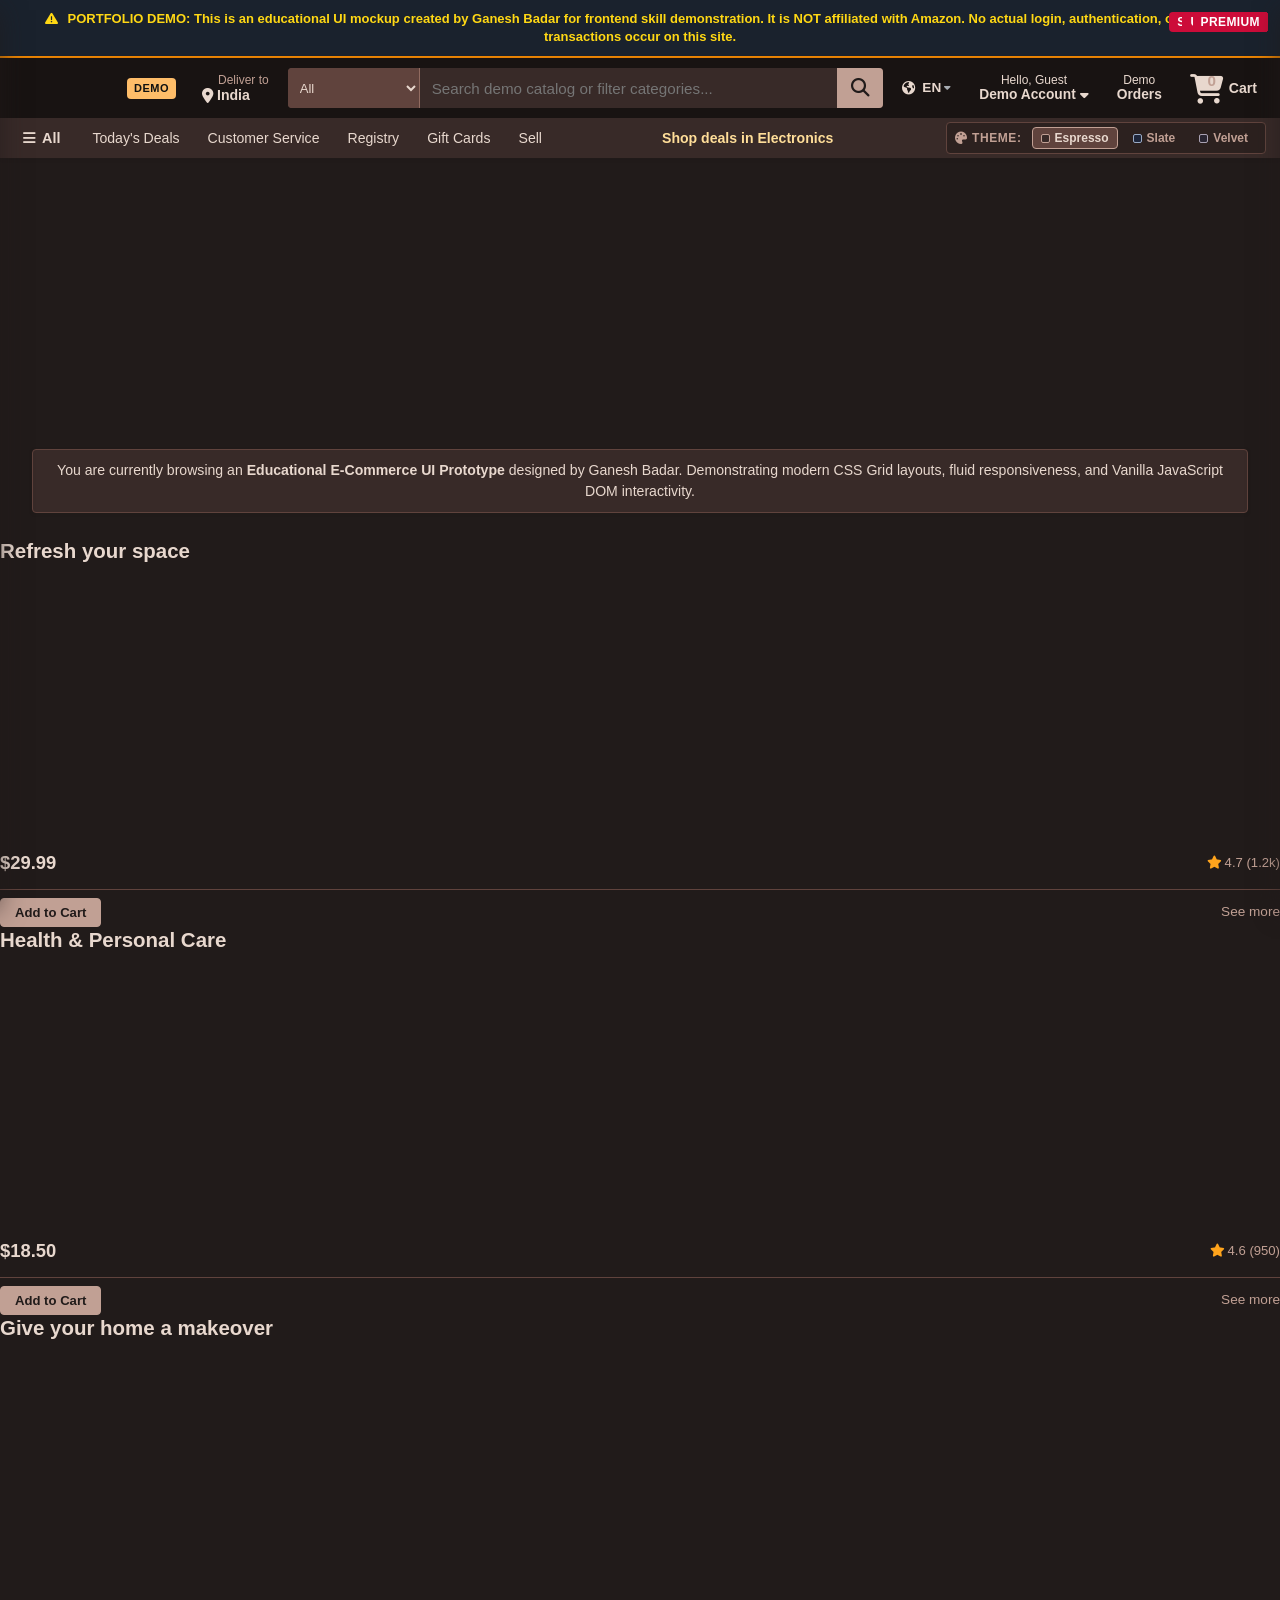
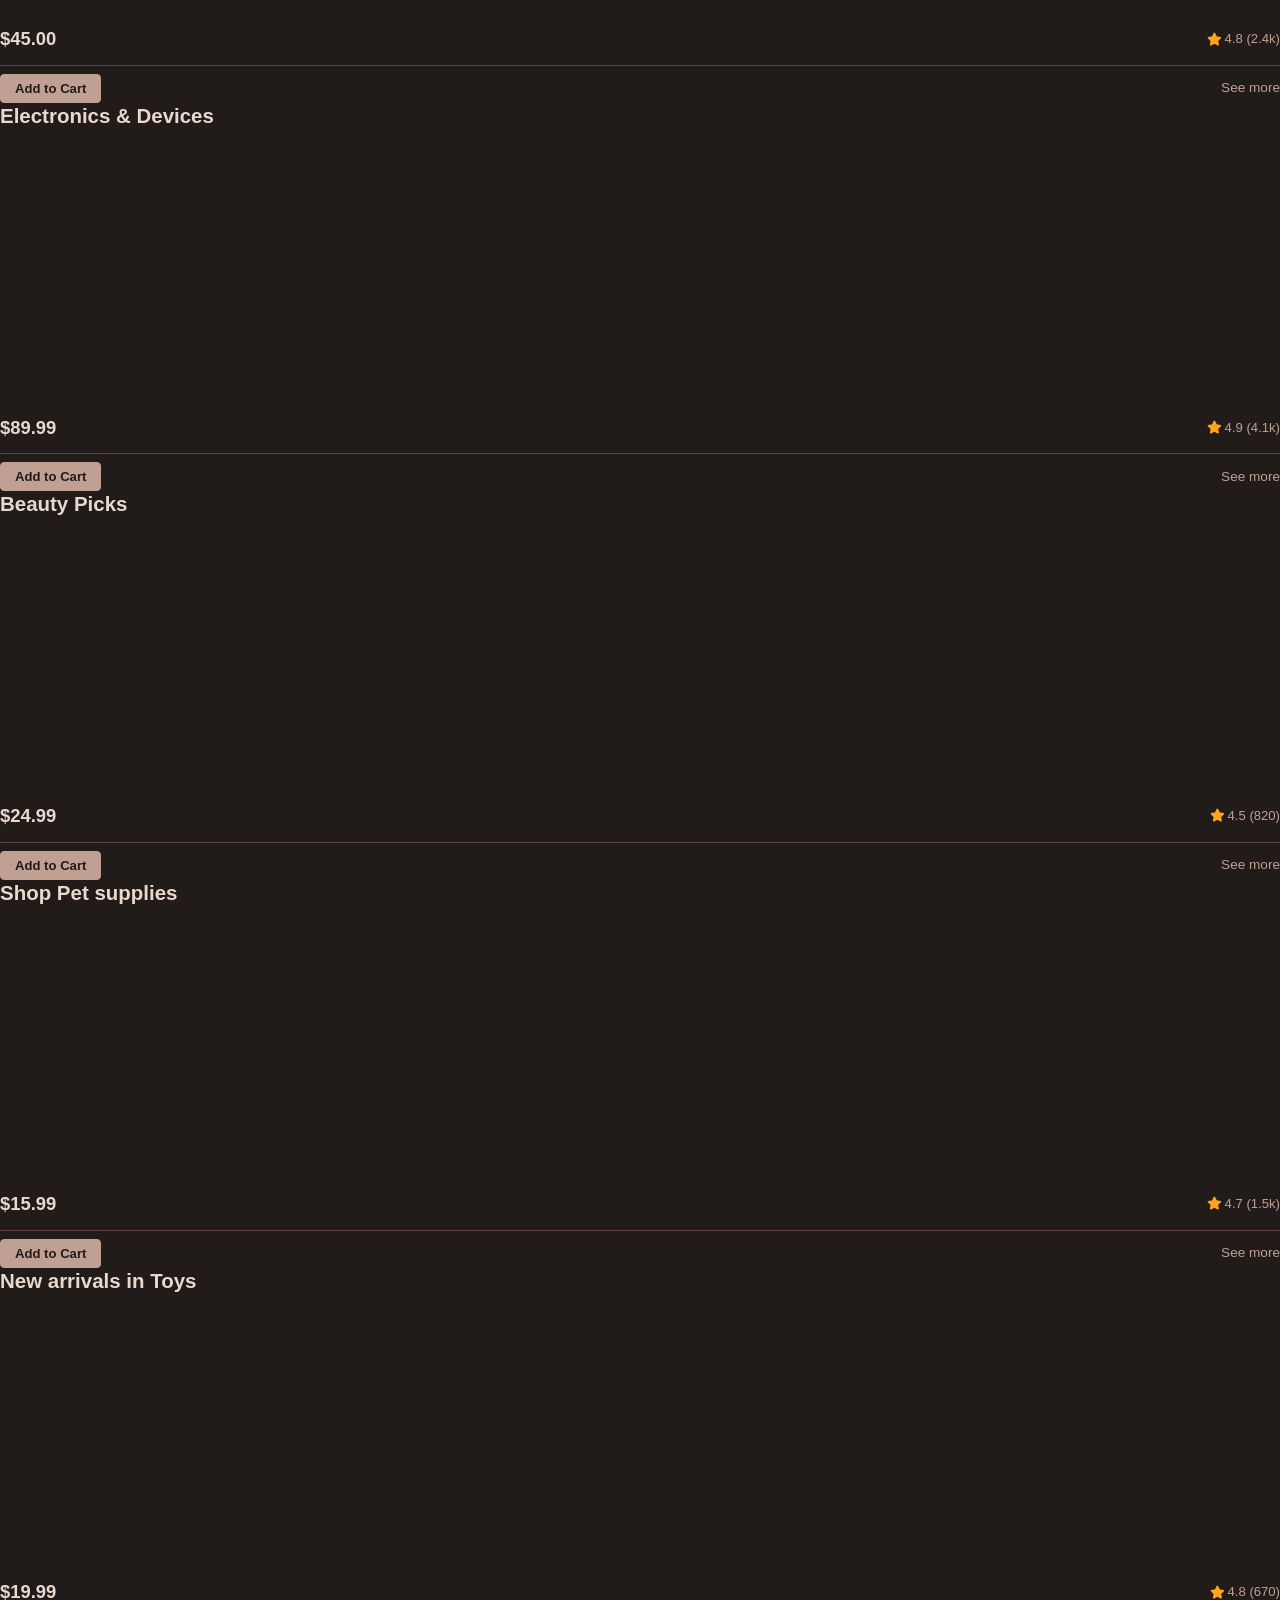
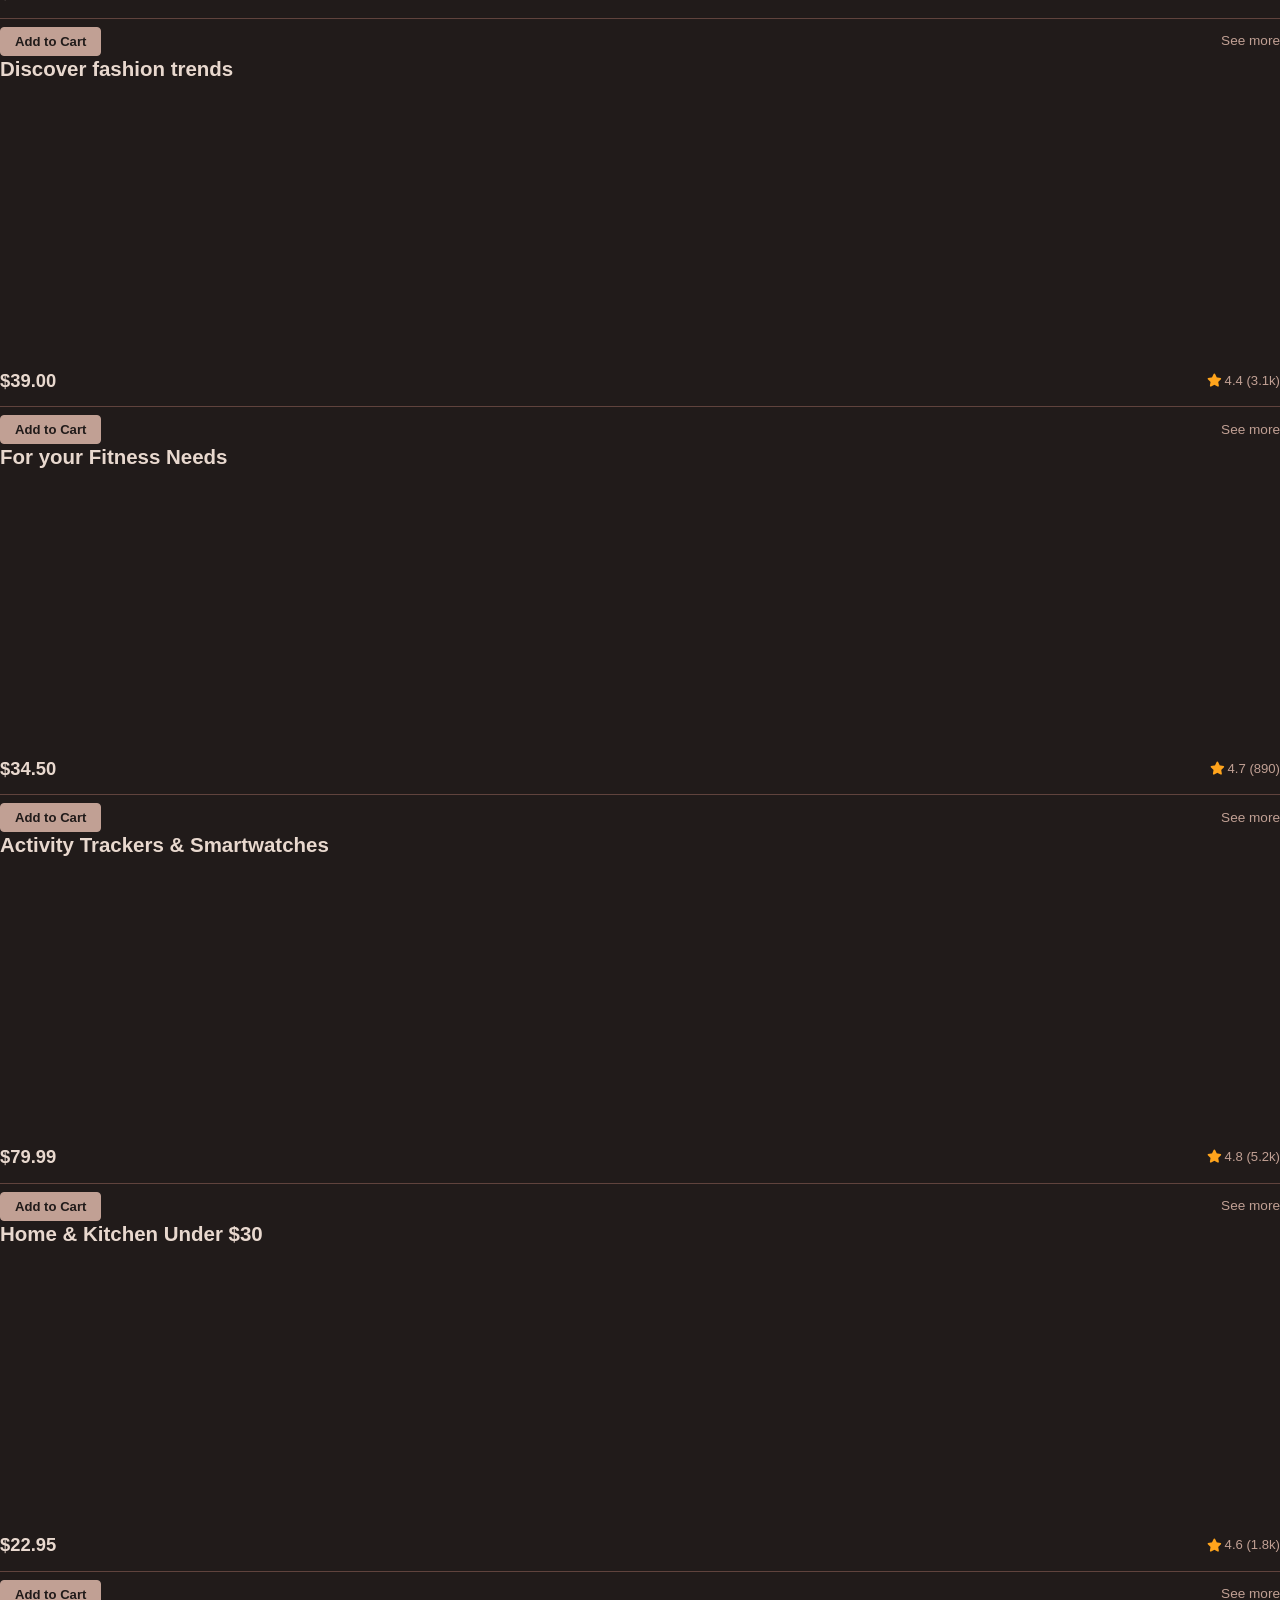
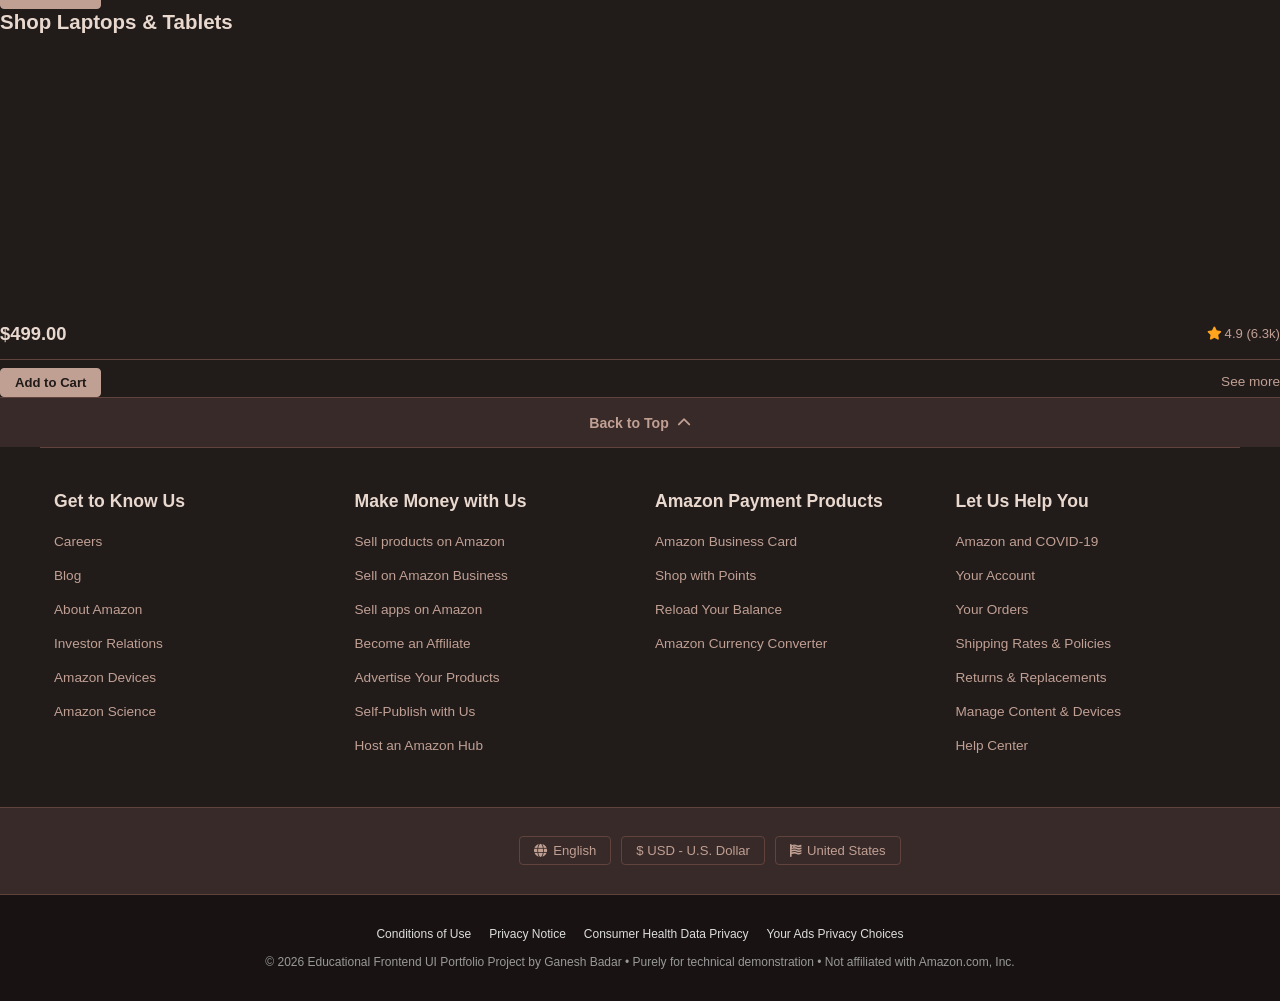
==== commit 2ae24c08: "feat(ui): add interactive palette switcher for all 3 color ramps and complete espresso bronze theme" ====
--- a/Amazon-Web-Clone/index.html
+++ b/Amazon-Web-Clone/index.html
@@ -178,6 +178,20 @@
         <div class="panel-deals">
           <a href="#electronics-deals" class="panel-link highlight-deal">Shop deals in Electronics</a>
         </div>
+
+        <!-- Interactive Theme Palette Switcher -->
+        <div class="palette-switcher" role="group" aria-label="Theme Palette Selector">
+          <span class="palette-switcher-label"><i class="fa-solid fa-palette" aria-hidden="true"></i> Theme:</span>
+          <button type="button" class="palette-btn active" data-palette-target="3" title="Palette 3: Warm Espresso Bronze (#211B1A → #E8D8CE)">
+            <span class="palette-swatch" style="background: #382A28; border: 1px solid #C1A094;"></span> Espresso
+          </button>
+          <button type="button" class="palette-btn" data-palette-target="1" title="Palette 1: Slate Steel Blue (#111522 → #DCE3EF)">
+            <span class="palette-swatch" style="background: #1E263B; border: 1px solid #98A9C4;"></span> Slate
+          </button>
+          <button type="button" class="palette-btn" data-palette-target="2" title="Palette 2: Obsidian Velvet (#17151C → #E2DDE7)">
+            <span class="palette-swatch" style="background: #292531; border: 1px solid #AAA2B3;"></span> Velvet
+          </button>
+        </div>
       </div>
     </header>
 
--- a/Amazon-Web-Clone/style.css
+++ b/Amazon-Web-Clone/style.css
@@ -5,33 +5,50 @@
    ========================================================================== */
 
 /* --------------------------------------------------------------------------
-   1. CSS RESET & DESIGN TOKENS
+   1. CSS RESET & DESIGN TOKENS (Interactive Multi-Palette Architecture)
    -------------------------------------------------------------------------- */
-:root {
-  /* Brand Palette */
-  --amazon-nav-bg: #131921;
-  --amazon-nav-belt: #0f1111;
-  --amazon-subnav-bg: #232f3e;
-  --amazon-yellow: #febd69;
-  --amazon-yellow-hover: #f3a847;
-  --amazon-orange: #f08804;
-  --amazon-orange-hover: #d67400;
-  --amazon-link: #007185;
-  --amazon-link-hover: #c7511f;
-  --amazon-body-bg: #e3e6e6;
-  --amazon-card-bg: #ffffff;
+:root,
+[data-palette="3"] {
+  /* Palette 3 (Default): Warm Espresso Bronze Ramp (#211B1A → #E8D8CE) */
+  --amazon-nav-bg: #211B1A;
+  --amazon-nav-belt: #181312;
+  --amazon-subnav-bg: #382A28;
+  --amazon-yellow: #C1A094;
+  --amazon-yellow-hover: #E8D8CE;
+  --amazon-orange: #C1A094;
+  --amazon-orange-hover: #E8D8CE;
+  --amazon-link: #C1A094;
+  --amazon-link-hover: #E8D8CE;
+  --amazon-body-bg: #211B1A;
+  --amazon-card-bg: #382A28;
   
   /* Text Colors */
-  --text-primary: #0f1111;
-  --text-secondary: #565959;
-  --text-white: #ffffff;
-  --text-muted: #cccccc;
+  --text-primary: #E8D8CE;
+  --text-secondary: #C1A094;
+  --text-white: #E8D8CE;
+  --text-muted: #C1A094;
+
+  /* Architectural Palette Tokens */
+  --border-subtle: #60433D;
+  --border-medium: #916B60;
+  --border-strong: #C1A094;
+  --action-solid: #C1A094;
+  --action-solid-hover: #E8D8CE;
+  --action-solid-text: #211B1A;
+
+  /* Palette 3 Ramps */
+  --palette-color-1: #211B1A;
+  --palette-color-2: #382A28;
+  --palette-color-3: #60433D;
+  --palette-color-4: #916B60;
+  --palette-color-5: #C1A094;
+  --palette-color-6: #E8D8CE;
 
   /* Elevation & Shadows */
-  --shadow-sm: 0 2px 5px rgba(0, 0, 0, 0.08);
-  --shadow-md: 0 4px 12px rgba(0, 0, 0, 0.12);
-  --shadow-lg: 0 10px 24px rgba(0, 0, 0, 0.18);
-  --shadow-search-focus: 0 0 0 3px rgba(240, 136, 4, 0.35);
+  --shadow-sm: 0 1px 3px rgba(33, 27, 26, 0.4);
+  --shadow-md: 0 4px 12px rgba(33, 27, 26, 0.5);
+  --shadow-lg: 0 10px 24px rgba(33, 27, 26, 0.6);
+  --shadow-search-focus: 0 0 0 3px rgba(193, 160, 148, 0.45);
 
   /* Transitions */
   --transition-fast: 0.15s ease-in-out;
@@ -42,6 +59,84 @@
   --radius-sm: 4px;
   --radius-md: 8px;
   --radius-full: 9999px;
+}
+
+/* Palette 1: Slate Steel Blue Ramp (#111522 → #DCE3EF) */
+[data-palette="1"] {
+  --amazon-nav-bg: #111522;
+  --amazon-nav-belt: #0b0e17;
+  --amazon-subnav-bg: #1E263B;
+  --amazon-yellow: #98A9C4;
+  --amazon-yellow-hover: #DCE3EF;
+  --amazon-orange: #98A9C4;
+  --amazon-orange-hover: #DCE3EF;
+  --amazon-link: #98A9C4;
+  --amazon-link-hover: #DCE3EF;
+  --amazon-body-bg: #111522;
+  --amazon-card-bg: #1E263B;
+  
+  --text-primary: #DCE3EF;
+  --text-secondary: #98A9C4;
+  --text-white: #DCE3EF;
+  --text-muted: #98A9C4;
+
+  --border-subtle: #303D59;
+  --border-medium: #536684;
+  --border-strong: #98A9C4;
+  --action-solid: #98A9C4;
+  --action-solid-hover: #DCE3EF;
+  --action-solid-text: #111522;
+
+  --palette-color-1: #111522;
+  --palette-color-2: #1E263B;
+  --palette-color-3: #303D59;
+  --palette-color-4: #536684;
+  --palette-color-5: #98A9C4;
+  --palette-color-6: #DCE3EF;
+
+  --shadow-sm: 0 1px 3px rgba(17, 21, 34, 0.4);
+  --shadow-md: 0 4px 12px rgba(17, 21, 34, 0.5);
+  --shadow-lg: 0 10px 24px rgba(17, 21, 34, 0.6);
+  --shadow-search-focus: 0 0 0 3px rgba(152, 169, 196, 0.45);
+}
+
+/* Palette 2: Obsidian Velvet Ramp (#17151C → #E2DDE7) */
+[data-palette="2"] {
+  --amazon-nav-bg: #17151C;
+  --amazon-nav-belt: #0f0d12;
+  --amazon-subnav-bg: #292531;
+  --amazon-yellow: #AAA2B3;
+  --amazon-yellow-hover: #E2DDE7;
+  --amazon-orange: #AAA2B3;
+  --amazon-orange-hover: #E2DDE7;
+  --amazon-link: #AAA2B3;
+  --amazon-link-hover: #E2DDE7;
+  --amazon-body-bg: #17151C;
+  --amazon-card-bg: #292531;
+  
+  --text-primary: #E2DDE7;
+  --text-secondary: #AAA2B3;
+  --text-white: #E2DDE7;
+  --text-muted: #AAA2B3;
+
+  --border-subtle: #45404F;
+  --border-medium: #716879;
+  --border-strong: #AAA2B3;
+  --action-solid: #AAA2B3;
+  --action-solid-hover: #E2DDE7;
+  --action-solid-text: #17151C;
+
+  --palette-color-1: #17151C;
+  --palette-color-2: #292531;
+  --palette-color-3: #45404F;
+  --palette-color-4: #716879;
+  --palette-color-5: #AAA2B3;
+  --palette-color-6: #E2DDE7;
+
+  --shadow-sm: 0 1px 3px rgba(23, 21, 28, 0.4);
+  --shadow-md: 0 4px 12px rgba(23, 21, 28, 0.5);
+  --shadow-lg: 0 10px 24px rgba(23, 21, 28, 0.6);
+  --shadow-search-focus: 0 0 0 3px rgba(170, 162, 179, 0.45);
 }
 
 *,
@@ -255,7 +350,7 @@
   flex: 1;
   max-width: 800px;
   height: 40px;
-  background-color: var(--amazon-yellow);
+  background-color: var(--border-subtle);
   border-radius: var(--radius-sm);
   position: relative;
   transition: box-shadow var(--transition-fast);
@@ -266,8 +361,8 @@
 }
 
 .search-select {
-  background-color: #f3f3f3;
-  color: #333333;
+  background-color: var(--border-subtle);
+  color: var(--text-primary);
   width: auto;
   min-width: 52px;
   padding: 0 8px;
@@ -275,7 +370,7 @@
   border: none;
   border-top-left-radius: var(--radius-sm);
   border-bottom-left-radius: var(--radius-sm);
-  border-right: 1px solid #dcdcdc;
+  border-right: 1px solid var(--border-medium);
   cursor: pointer;
   outline: none;
 }
@@ -290,14 +385,14 @@
   border: none;
   outline: none;
   color: var(--text-primary);
-  background-color: #ffffff;
+  background-color: var(--amazon-card-bg);
 }
 
 .clear-search-btn {
-  background: #ffffff;
+  background: var(--amazon-card-bg);
   border: none;
   padding: 0 10px;
-  color: #888888;
+  color: var(--text-muted);
   cursor: pointer;
   display: flex;
   align-items: center;
@@ -314,8 +409,8 @@
   justify-content: center;
   align-items: center;
   font-size: 1.15rem;
-  color: #111111;
-  background-color: var(--amazon-yellow);
+  color: var(--action-solid-text);
+  background-color: var(--action-solid);
   border: none;
   border-top-right-radius: var(--radius-sm);
   border-bottom-right-radius: var(--radius-sm);
@@ -324,7 +419,8 @@
 }
 
 .search-icon:hover {
-  background-color: var(--amazon-yellow-hover);
+  background-color: var(--action-solid-hover);
+  color: var(--action-solid-text);
 }
 
 /* Language Selector */
@@ -352,11 +448,11 @@
   position: absolute;
   top: 100%;
   left: 0;
-  background-color: #ffffff;
+  background-color: var(--amazon-card-bg);
   color: var(--text-primary);
   box-shadow: var(--shadow-md);
   border-radius: var(--radius-sm);
-  border: 1px solid #dddddd;
+  border: 1px solid var(--border-subtle);
   list-style: none;
   width: 150px;
   padding: 6px 0;
@@ -379,8 +475,8 @@
 }
 
 .dropdown-menu li:hover {
-  background-color: #f0f2f2;
-  color: var(--amazon-link);
+  background-color: var(--border-subtle);
+  color: var(--text-primary);
 }
 
 .dropdown-menu li i {
@@ -513,7 +609,8 @@
   width: 360px;
   max-width: 85vw;
   height: 100vh;
-  background-color: #ffffff;
+  background-color: var(--amazon-body-bg);
+  border-right: 1px solid var(--border-subtle);
   z-index: 1000;
   transform: translateX(-100%);
   transition: transform var(--transition-drawer);
@@ -561,14 +658,14 @@
 }
 
 .drawer-section {
-  border-bottom: 1px solid #e7e7e7;
+  border-bottom: 1px solid var(--border-subtle);
   padding-bottom: 14px;
   margin-bottom: 14px;
 }
 
 .drawer-section h3 {
   font-size: 0.95rem;
-  color: #111111;
+  color: var(--text-secondary);
   font-weight: 700;
   padding: 8px 24px;
   text-transform: uppercase;
@@ -584,20 +681,20 @@
   justify-content: space-between;
   align-items: center;
   padding: 10px 24px;
-  color: #333333;
+  color: var(--text-primary);
   text-decoration: none;
   font-size: 0.9rem;
   transition: background-color var(--transition-fast), color var(--transition-fast);
 }
 
 .drawer-section li a:hover {
-  background-color: #f1f2f2;
-  color: var(--amazon-link);
+  background-color: var(--border-subtle);
+  color: var(--text-primary);
 }
 
 .drawer-section li a i {
   font-size: 0.75rem;
-  color: #888888;
+  color: var(--text-muted);
 }
 
 /* Drawers backdrop overlay */
@@ -630,7 +727,8 @@
   width: 420px;
   max-width: 90vw;
   height: 100vh;
-  background-color: #ffffff;
+  background-color: var(--amazon-body-bg);
+  border-left: 1px solid var(--border-subtle);
   z-index: 1000;
   transform: translateX(100%);
   transition: transform var(--transition-drawer);
@@ -672,7 +770,7 @@
   flex: 1;
   overflow-y: auto;
   padding: 18px;
-  background-color: #f8f9f9;
+  background-color: var(--amazon-body-bg);
 }
 
 .empty-cart-view {
@@ -697,7 +795,8 @@
 .cart-item-card {
   display: flex;
   gap: 12px;
-  background: #ffffff;
+  background: var(--amazon-card-bg);
+  border: 1px solid var(--border-subtle);
   padding: 14px;
   border-radius: var(--radius-md);
   margin-bottom: 12px;
@@ -728,7 +827,7 @@
 .cart-item-price {
   font-size: 0.95rem;
   font-weight: 700;
-  color: #b12704;
+  color: var(--text-primary);
 }
 
 .cart-item-controls {
@@ -741,8 +840,8 @@
 .btn-qty {
   width: 24px;
   height: 24px;
-  border: 1px solid #cccccc;
-  background: #f0f2f2;
+  border: 1px solid var(--border-subtle);
+  background: var(--border-subtle);
   border-radius: var(--radius-sm);
   cursor: pointer;
   font-weight: 700;
@@ -763,8 +862,9 @@
 
 .cart-drawer-footer {
   padding: 18px 20px;
-  border-top: 1px solid #e3e6e6;
-  background-color: #ffffff;
+  border-top: 1px solid var(--border-subtle);
+  background-color: var(--amazon-card-bg);
+  color: var(--text-primary);
 }
 
 .cart-subtotal {
@@ -778,8 +878,8 @@
 .btn-checkout {
   width: 100%;
   padding: 12px;
-  background-color: var(--amazon-yellow);
-  color: var(--text-primary);
+  background-color: var(--action-solid);
+  color: var(--action-solid-text);
   font-weight: 700;
   font-size: 0.95rem;
   border: none;
@@ -790,7 +890,8 @@
 }
 
 .btn-checkout:hover {
-  background-color: var(--amazon-yellow-hover);
+  background-color: var(--action-solid-hover);
+  color: var(--action-solid-text);
 }
 
 .btn-clear-cart {
@@ -829,13 +930,15 @@
 }
 
 .modal-dialog {
-  background: #ffffff;
+  background: var(--amazon-card-bg);
+  border: 1px solid var(--border-subtle);
   width: 440px;
   max-width: 90vw;
   border-radius: var(--radius-md);
   box-shadow: var(--shadow-lg);
   overflow: hidden;
   animation: modalScale 0.25s ease-out;
+  color: var(--text-primary);
 }
 
 @keyframes modalScale {
@@ -848,7 +951,8 @@
 }
 
 .modal-header {
-  background-color: #f0f2f2;
+  background-color: var(--border-subtle);
+  color: var(--text-primary);
   padding: 14px 20px;
   display: flex;
   justify-content: space-between;
@@ -921,15 +1025,16 @@
 
 .modal-footer {
   padding: 12px 20px;
-  background-color: #f0f2f2;
+  background-color: var(--border-subtle);
   text-align: right;
-  border-top: 1px solid #d5d9d9;
+  border-top: 1px solid var(--border-medium);
 }
 
 .btn-save-location {
   padding: 8px 24px;
-  background-color: var(--amazon-yellow);
-  border: 1px solid #a88734;
+  background-color: var(--action-solid);
+  color: var(--action-solid-text);
+  border: 1px solid var(--action-solid);
   border-radius: var(--radius-sm);
   font-weight: 700;
   font-size: 0.88rem;
@@ -940,7 +1045,7 @@
    8. HERO BANNER SECTION
    -------------------------------------------------------------------------- */
 .hero-section {
-  background-image: linear-gradient(to bottom, rgba(0, 0, 0, 0) 60%, var(--amazon-body-bg) 100%),
+  background-image: linear-gradient(to bottom, rgba(33, 27, 26, 0.25) 30%, var(--amazon-body-bg) 100%),
     url('hero_image.jpg');
   background-size: cover;
   background-position: center top;
@@ -953,8 +1058,9 @@
 }
 
 .hero-msg {
-  background-color: #f5f6f6;
-  color: var(--text-primary);
+  background-color: var(--amazon-card-bg);
+  color: var(--text-primary);
+  border: 1px solid var(--border-subtle);
   min-height: 44px;
   padding: 10px 20px;
   display: flex;
@@ -991,7 +1097,9 @@
   max-width: 1460px;
   margin: 10px auto 0;
   width: 95%;
-  background: #ffffff;
+  background: var(--amazon-card-bg);
+  border: 1px solid var(--border-subtle);
+  color: var(--text-primary);
   padding: 10px 18px;
   border-radius: var(--radius-sm);
   box-shadow: var(--shadow-sm);
@@ -1003,10 +1111,11 @@
 }
 
 .btn-reset-filter {
-  background: var(--amazon-yellow);
-  border: 1px solid #d5a32b;
+  background: var(--action-solid);
+  color: var(--action-solid-text);
+  border: 1px solid var(--action-solid);
   padding: 6px 14px;
-  border-radius: var(--radius-full);
+  border-radius: var(--radius-sm);
   font-size: 0.82rem;
   font-weight: 700;
   cursor: pointer;
@@ -1015,33 +1124,8 @@
   gap: 6px;
 }
 
-/* --------------------------------------------------------------------------
-   10. CMS-DRIVEN PRODUCT SHOP SECTION (FLUID GRID)
-   -------------------------------------------------------------------------- */
-.shop-section {
-  display: grid;
-  grid-template-columns: repeat(4, 1fr);
-  gap: 20px;
-  max-width: 1460px;
-  width: 95%;
-  margin: -100px auto 30px;
-  position: relative;
-  z-index: 3;
-}
-
-.box {
-  background-color: var(--amazon-card-bg);
-  padding: 20px 18px 16px;
-  border-radius: var(--radius-sm);
-  box-shadow: var(--shadow-sm);
-  display: flex;
-  flex-direction: column;
-  transition: transform var(--transition-normal), box-shadow var(--transition-normal);
-  position: relative;
-  overflow: hidden;
-}
-
 .box:hover {
+  border-color: var(--border-medium);
   transform: translateY(-4px);
   box-shadow: var(--shadow-md);
 }
@@ -1068,7 +1152,7 @@
 }
 
 .box h2 {
-  font-size: 1.15rem;
+  font-size: 1.28rem;
   font-weight: 700;
   color: var(--text-primary);
   line-height: 1.3;
@@ -1099,13 +1183,13 @@
 }
 
 .box-price {
-  font-size: 1.1rem;
-  font-weight: 700;
-  color: #b12704;
+  font-size: 1.15rem;
+  font-weight: 700;
+  color: var(--text-primary);
 }
 
 .box-rating {
-  color: #007185;
+  color: var(--text-secondary);
   font-size: 0.82rem;
   display: flex;
   align-items: center;
@@ -1122,14 +1206,14 @@
   align-items: center;
   justify-content: space-between;
   padding-top: 8px;
-  border-top: 1px solid #f2f2f2;
+  border-top: 1px solid var(--border-subtle);
 }
 
 .btn-add-cart {
-  background-color: var(--amazon-yellow);
-  color: var(--text-primary);
-  border: 1px solid #a88734;
-  border-radius: var(--radius-full);
+  background-color: var(--action-solid);
+  color: var(--action-solid-text);
+  border: 1px solid var(--action-solid);
+  border-radius: 4px;
   padding: 6px 14px;
   font-size: 0.82rem;
   font-weight: 600;
@@ -1138,11 +1222,12 @@
 }
 
 .btn-add-cart:hover {
-  background-color: var(--amazon-yellow-hover);
+  background-color: var(--action-solid-hover);
+  color: var(--action-solid-text);
 }
 
 .see-more-link {
-  color: var(--amazon-link);
+  color: var(--text-secondary);
   font-size: 0.85rem;
   text-decoration: none;
   font-weight: 500;
@@ -1155,13 +1240,15 @@
 
 /* No results fallback view */
 .no-results-view {
-  background: #ffffff;
+  background: var(--amazon-card-bg);
+  border: 1px solid var(--border-subtle);
   max-width: 600px;
   margin: 30px auto;
   padding: 40px 20px;
   border-radius: var(--radius-md);
   text-align: center;
   box-shadow: var(--shadow-sm);
+  color: var(--text-primary);
 }
 
 .no-results-view i {
@@ -1222,8 +1309,8 @@
 
 .foot-panel1 {
   width: 100%;
-  background-color: #37475a;
-  color: var(--text-white);
+  background-color: var(--amazon-subnav-bg);
+  color: var(--text-secondary);
   height: 50px;
   display: flex;
   justify-content: center;
@@ -1233,15 +1320,18 @@
   border: none;
   cursor: pointer;
   gap: 8px;
+  border-top: 1px solid var(--border-subtle);
   transition: background-color var(--transition-fast);
 }
 
 .foot-panel1:hover {
-  background-color: #485769;
+  background-color: var(--border-subtle);
+  color: var(--text-primary);
 }
 
 .foot-panel2 {
-  background-color: var(--amazon-subnav-bg);
+  background-color: var(--amazon-body-bg);
+  border-top: 1px solid var(--border-subtle);
   color: var(--text-white);
   padding: 40px 14px;
   display: grid;
@@ -1252,9 +1342,10 @@
 }
 
 .foot-column h3 {
-  font-size: 0.98rem;
+  font-size: 1.1rem;
   font-weight: 700;
   margin-bottom: 14px;
+  color: var(--text-primary);
 }
 
 .foot-column ul {
@@ -1266,7 +1357,7 @@
 }
 
 .foot-column ul li a {
-  color: #dddddd;
+  color: var(--text-secondary);
   text-decoration: none;
   font-size: 0.85rem;
   transition: color var(--transition-fast);
@@ -1279,7 +1370,7 @@
 
 .foot-panel3 {
   background-color: var(--amazon-subnav-bg);
-  border-top: 1px solid #3a4553;
+  border-top: 1px solid var(--border-subtle);
   padding: 24px 14px;
   display: flex;
   justify-content: center;
@@ -1296,8 +1387,8 @@
 
 .foot-btn {
   background: transparent;
-  border: 1px solid #848688;
-  color: #cccccc;
+  border: 1px solid var(--border-subtle);
+  color: var(--text-secondary);
   padding: 6px 14px;
   border-radius: var(--radius-sm);
   font-size: 0.82rem;
@@ -1314,8 +1405,9 @@
 }
 
 .foot-panel4 {
-  background-color: #131a22;
-  color: #999999;
+  background-color: var(--amazon-nav-belt);
+  color: var(--text-muted);
+  border-top: 1px solid var(--border-subtle);
   padding: 30px 14px;
   text-align: center;
   font-size: 0.75rem;
@@ -1447,3 +1539,64 @@
     gap: 10px;
   }
 }
+
+
+/* --------------------------------------------------------------------------
+   PALETTE SWITCHER COMPONENT
+   -------------------------------------------------------------------------- */
+.palette-switcher {
+  display: inline-flex;
+  align-items: center;
+  gap: 6px;
+  margin-left: auto;
+  padding: 4px 8px;
+  background-color: rgba(0, 0, 0, 0.22);
+  border: 1px solid var(--border-subtle);
+  border-radius: var(--radius-sm);
+}
+
+.palette-switcher-label {
+  font-size: 0.75rem;
+  font-weight: 700;
+  color: var(--text-secondary);
+  display: inline-flex;
+  align-items: center;
+  gap: 4px;
+  text-transform: uppercase;
+  letter-spacing: 0.05em;
+  padding-right: 4px;
+}
+
+.palette-btn {
+  display: inline-flex;
+  align-items: center;
+  gap: 5px;
+  background: transparent;
+  border: 1px solid transparent;
+  color: var(--text-secondary);
+  padding: 3px 8px;
+  font-size: 0.75rem;
+  font-weight: 600;
+  border-radius: var(--radius-sm);
+  cursor: pointer;
+  transition: all var(--transition-fast);
+}
+
+.palette-btn:hover {
+  background-color: var(--border-subtle);
+  color: var(--text-primary);
+}
+
+.palette-btn.active {
+  background-color: var(--border-subtle);
+  border-color: var(--border-strong);
+  color: var(--text-primary);
+}
+
+.palette-swatch {
+  width: 9px;
+  height: 9px;
+  border-radius: 2px;
+  display: inline-block;
+  flex-shrink: 0;
+}
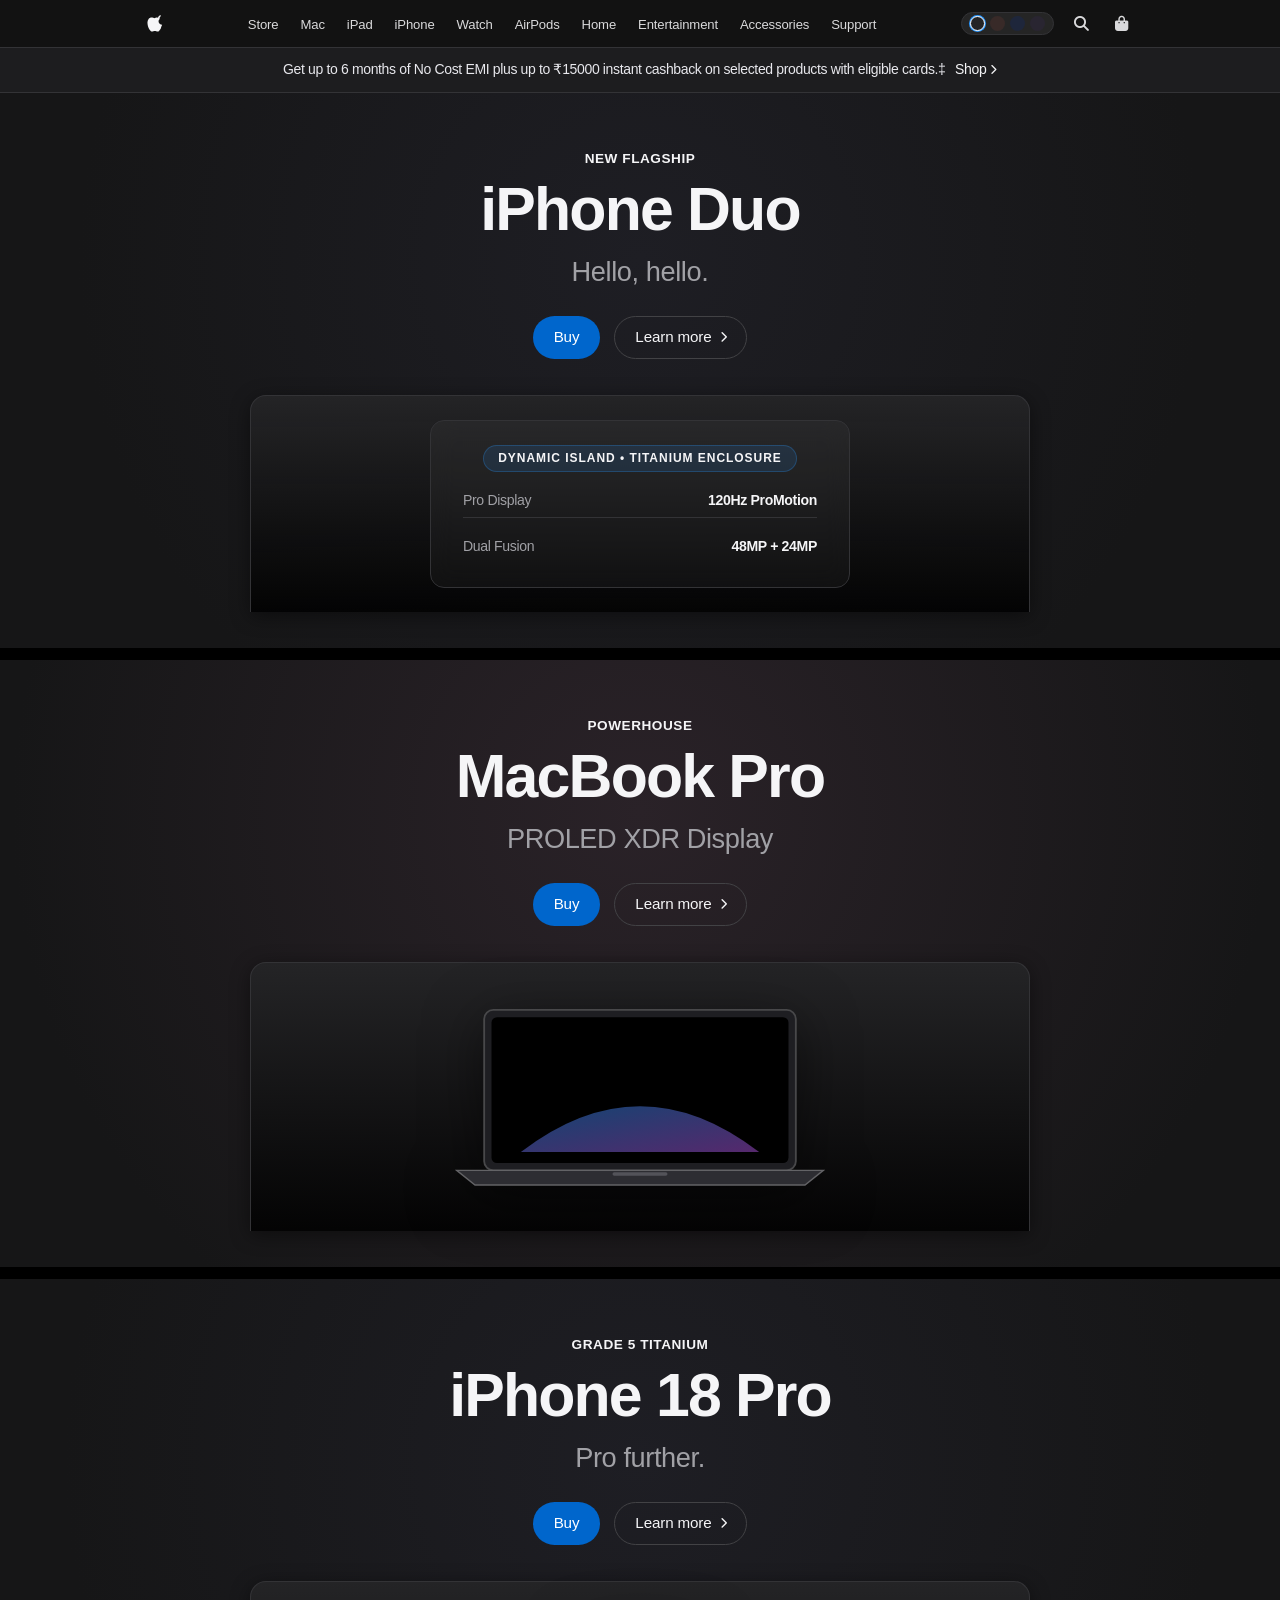
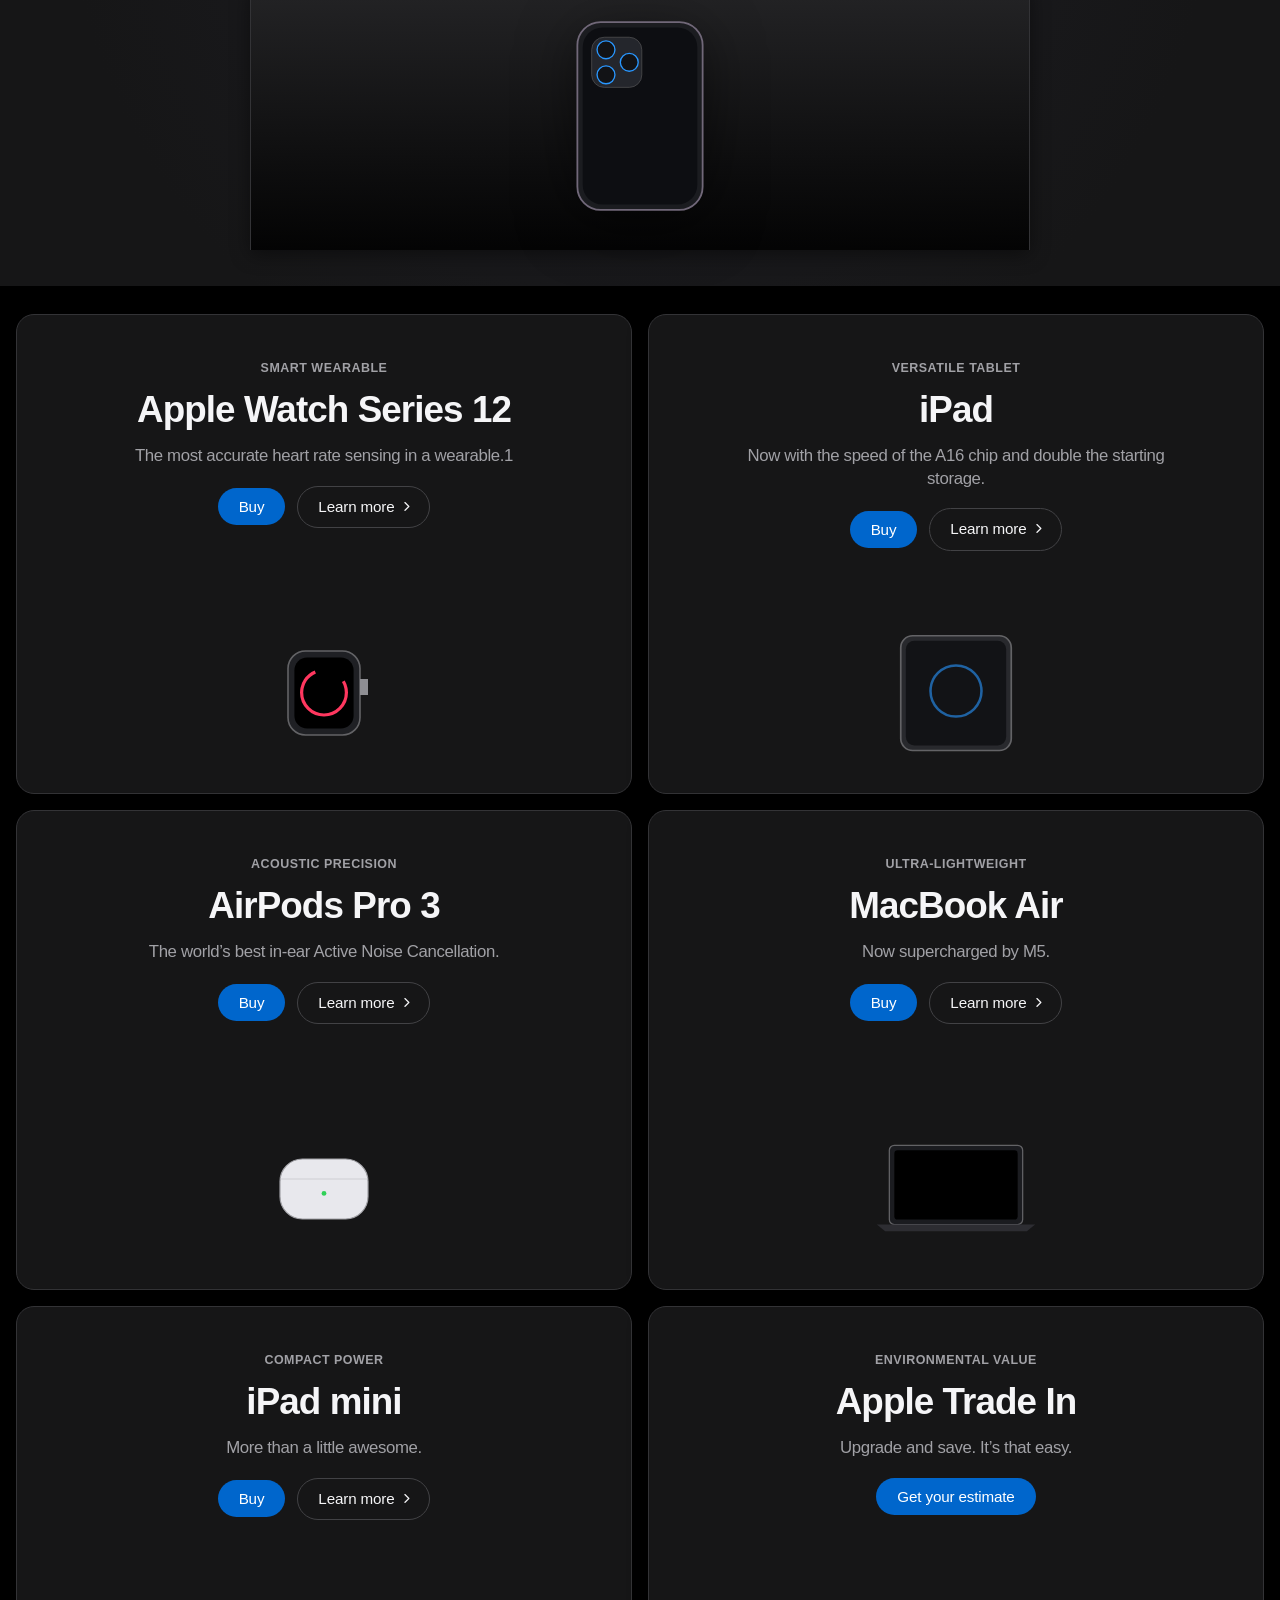
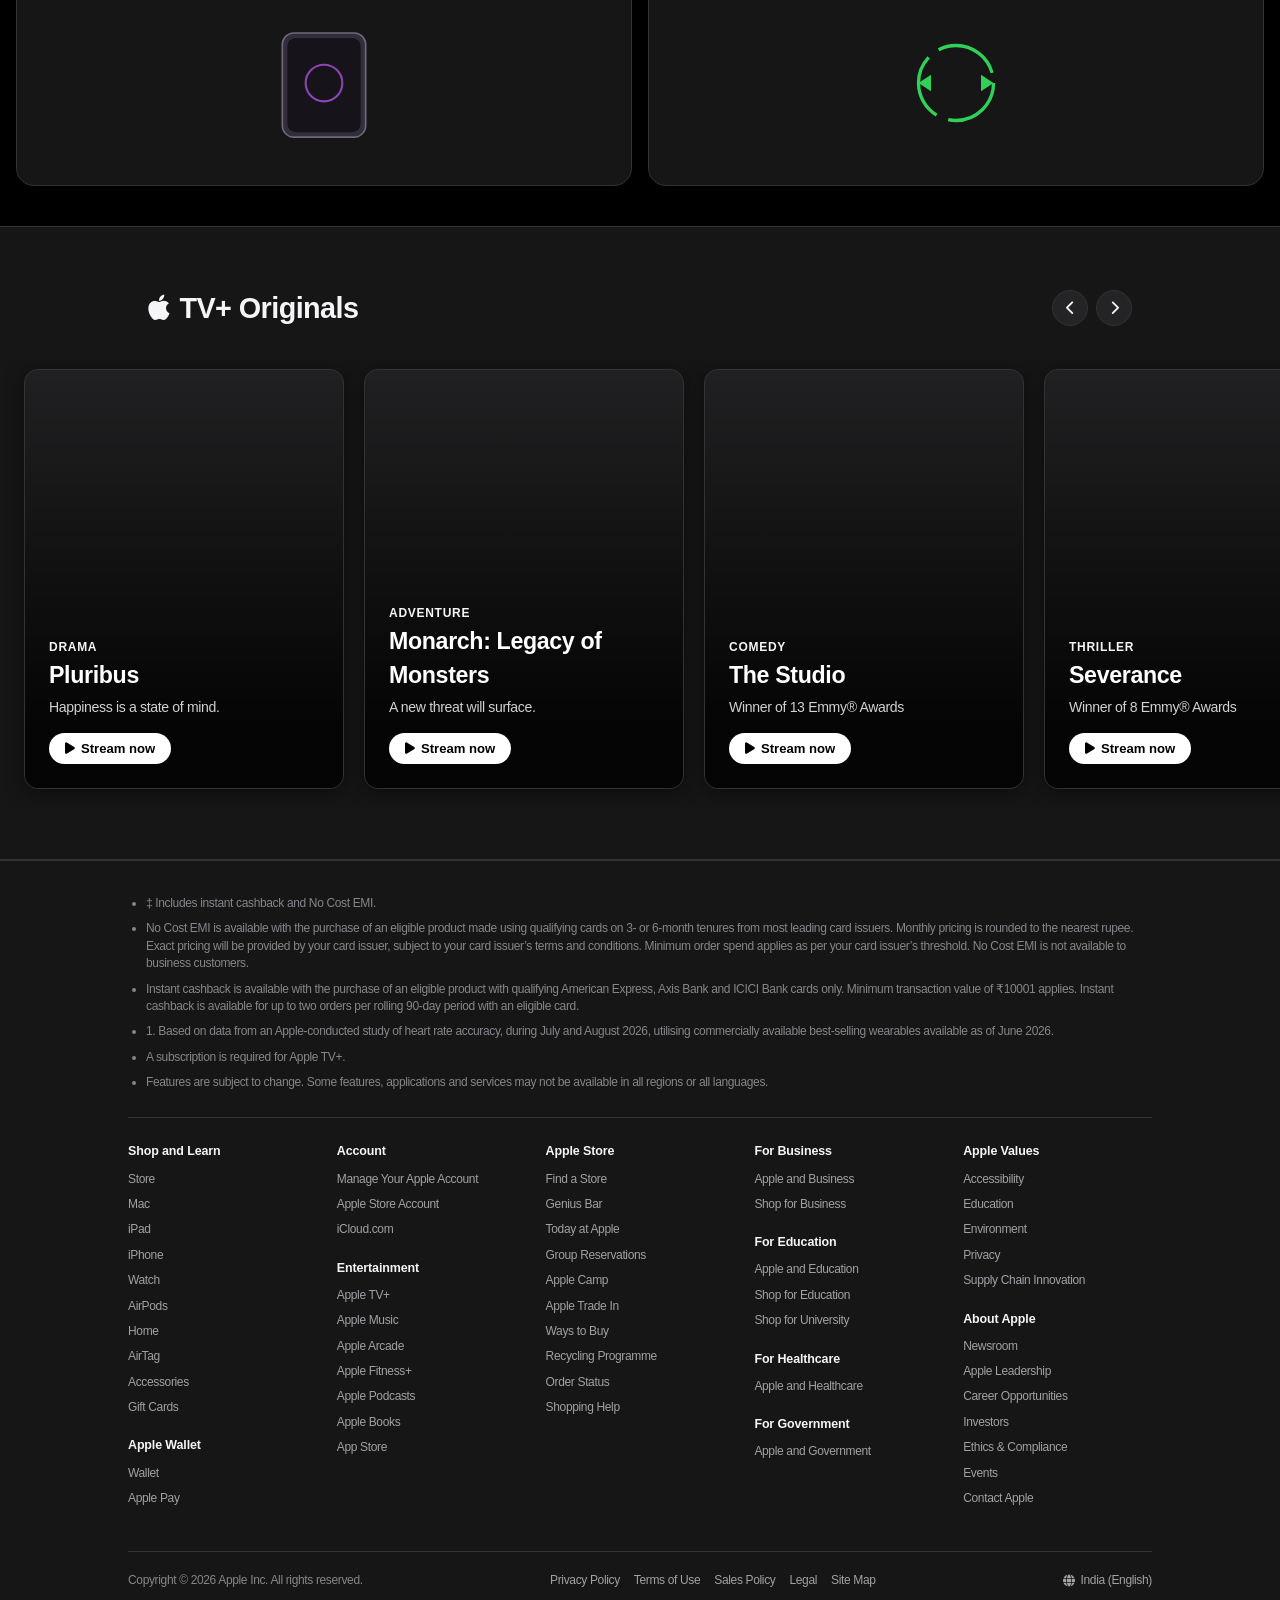
==== commit 77856c6f: "feat(ui): recreate flagship store and product showcase based on official design system specification" ====
--- a/Amazon-Web-Clone/index.html
+++ b/Amazon-Web-Clone/index.html
@@ -1,39 +1,19 @@
 <!DOCTYPE html>
-<html lang="en">
+<html lang="en" data-palette="cupertino">
   <head>
     <meta charset="UTF-8" />
-    <meta http-equiv="X-UA-Compatible" content="IE=edge" />
     <meta name="viewport" content="width=device-width, initial-scale=1.0" />
-    
-    <!-- SEO & Metadata -->
-    <title>Educational E-Commerce UI Demo | Frontend Portfolio Showcase</title>
     <meta
       name="description"
-      content="Educational E-Commerce UI layout clone built with HTML5, CSS3, and JavaScript by Ganesh Badar for portfolio skill demonstration. Not affiliated with Amazon."
+      content="Apple (India) — Official Flagship Store & Product Showcase. Explore iPhone Duo, MacBook Pro PROLED XDR, iPhone 18 Pro, Apple Watch Series 12, iPad, AirPods Pro 3, and Apple TV+."
     />
-    <meta name="keywords" content="Frontend Portfolio, HTML5, CSS3, JavaScript, Responsive Web Design, UI Clone, Educational Demo" />
-    <meta name="author" content="Ganesh Badar" />
-    
-    <!-- Open Graph / Social Sharing -->
-    <meta property="og:title" content="Educational E-Commerce UI Demo | Ganesh Badar" />
-    <meta property="og:description" content="Responsive UI demo featuring dynamic search, cart system, and mobile drawer for portfolio review." />
-    <meta property="og:type" content="website" />
-    
-    <!-- Favicon -->
-    <link rel="icon" type="image/png" href="amazon_logo.png" />
-
-    <!-- Google Fonts -->
-    <link rel="preconnect" href="https://fonts.googleapis.com" />
-    <link rel="preconnect" href="https://fonts.gstatic.com" crossorigin />
-    <link
-      href="https://fonts.googleapis.com/css2?family=Inter:wght@400;500;600;700&display=swap"
-      rel="stylesheet"
-    />
-
-    <!-- Font Awesome Icons -->
+    <title>Apple (India) — Official Store &amp; Flagship Product Showcase</title>
+
+    <!-- FontAwesome for Cupertino Navigation & Icons -->
     <link
       rel="stylesheet"
       href="https://cdnjs.cloudflare.com/ajax/libs/font-awesome/6.5.1/css/all.min.css"
+      integrity="sha512-DTOQO9RWCH3ppGqcWaEA1BIZOC6xxalwEsw9c2QQeAIftl+Vegovlnee1c9QX4TctnWMn13TZye+giMm8e2LwA=="
       crossorigin="anonymous"
       referrerpolicy="no-referrer"
     />
@@ -42,598 +22,675 @@
     <link rel="stylesheet" href="style.css" />
   </head>
   <body>
-    <!-- Top Skip Link for Accessibility -->
+    <!-- Accessibility Skip Link -->
     <a href="#main-content" class="skip-link">Skip to main content</a>
 
-    <!-- EDUCATIONAL DEMO DISCLAIMER BANNER (Prevents Safe Browsing / Phishing False Positives) -->
-    <div class="educational-banner" style="background: #1a222d; color: #ffd814; padding: 10px 18px; font-size: 13px; text-align: center; border-bottom: 2px solid #f08804; font-weight: 600; line-height: 1.4;">
-      <i class="fa-solid fa-triangle-exclamation" style="margin-right: 6px;"></i>
-      <strong>PORTFOLIO DEMO:</strong> This is an educational UI mockup created by Ganesh Badar for frontend skill demonstration. It is NOT affiliated with Amazon. No actual login, authentication, or payment transactions occur on this site.
+    <!-- GLOBAL NAVIGATION (Frosted Glass Cupertino Header) -->
+    <header class="global-nav" role="banner">
+      <div class="global-nav-inner">
+        <!-- Apple Brand Logo -->
+        <a href="#store" class="nav-brand-logo" aria-label="Apple Home">
+          <svg width="17" height="21" viewBox="0 0 170 170" fill="currentColor" aria-hidden="true">
+            <path d="M150.37 130.25c-2.45 5.66-5.35 10.87-8.71 15.66-4.58 6.53-8.33 11.05-11.22 13.56-4.48 4.12-9.28 6.23-14.42 6.35-3.69 0-8.14-1.05-13.32-3.18-5.19-2.12-9.97-3.17-14.34-3.17-4.58 0-9.49 1.05-14.75 3.17-5.26 2.13-9.5 3.24-12.74 3.35-4.35.13-9.16-1.9-14.42-6.08-3.7-3.08-7.7-7.85-12.01-14.34-6.3-9.52-11.2-20.73-14.7-33.64-3.51-12.9-5.26-24.81-5.26-35.72 0-15.11 3.84-27.46 11.53-37.05 7.68-9.6 17.57-14.48 29.66-14.65 4.89 0 10.37 1.25 16.44 3.76 6.07 2.5 10.02 3.82 11.85 3.96 1.83-.14 5.92-1.54 12.27-4.19 6.35-2.65 11.66-3.83 15.93-3.53 11.96.88 21.6 5.34 28.91 13.38-10.45 6.32-15.57 15.12-15.35 26.4.24 9.17 3.84 16.89 10.8 23.16 6.96 6.27 15.14 9.68 24.53 10.23-2.61 8.21-6.01 16.65-10.2 25.32zM119.22 33.15c0-7.39 2.65-14.28 7.95-20.67 5.3-6.39 11.83-10.36 19.59-11.91.22 1.34.33 2.55.33 3.63 0 7.23-2.73 14.15-8.19 20.76-5.46 6.61-12.03 10.59-19.68 11.93z" />
+          </svg>
+        </a>
+
+        <!-- Category Menu Links from Markdown -->
+        <nav class="nav-menu" aria-label="Main Navigation">
+          <ul class="nav-menu-list">
+            <li class="nav-menu-item"><a href="#store">Store</a></li>
+            <li class="nav-menu-item"><a href="#mac">Mac</a></li>
+            <li class="nav-menu-item"><a href="#ipad">iPad</a></li>
+            <li class="nav-menu-item"><a href="#iphone">iPhone</a></li>
+            <li class="nav-menu-item"><a href="#watch">Watch</a></li>
+            <li class="nav-menu-item"><a href="#airpods">AirPods</a></li>
+            <li class="nav-menu-item"><a href="#home">Home</a></li>
+            <li class="nav-menu-item"><a href="#entertainment">Entertainment</a></li>
+            <li class="nav-menu-item"><a href="#accessories">Accessories</a></li>
+            <li class="nav-menu-item"><a href="#support">Support</a></li>
+          </ul>
+        </nav>
+
+        <!-- Navigation Actions (Search, Bag, Multi-Palette Switcher) -->
+        <div class="nav-actions">
+          <!-- Multi-Palette Switcher Pill -->
+          <div class="palette-switcher" role="group" aria-label="Theme Color Ramp Switcher">
+            <button
+              type="button"
+              class="palette-btn active"
+              data-palette-target="cupertino"
+              title="Cupertino Titanium Dark"
+              style="background: #242426; border-color: #ffffff;"
+              aria-label="Cupertino Dark Theme"
+            ></button>
+            <button
+              type="button"
+              class="palette-btn"
+              data-palette-target="3"
+              title="Palette 3: Warm Espresso Bronze (#211B1A → #E8D8CE)"
+              style="background: #382A28;"
+              aria-label="Espresso Bronze Theme"
+            ></button>
+            <button
+              type="button"
+              class="palette-btn"
+              data-palette-target="1"
+              title="Palette 1: Slate Steel Blue (#111522 → #DCE3EF)"
+              style="background: #1E263B;"
+              aria-label="Slate Steel Theme"
+            ></button>
+            <button
+              type="button"
+              class="palette-btn"
+              data-palette-target="2"
+              title="Palette 2: Obsidian Velvet (#17151C → #E2DDE7)"
+              style="background: #292531;"
+              aria-label="Obsidian Velvet Theme"
+            ></button>
+          </div>
+
+          <!-- Search Button -->
+          <button type="button" class="nav-icon-btn" id="navSearchBtn" aria-label="Search apple.com">
+            <i class="fa-solid fa-magnifying-glass" aria-hidden="true"></i>
+          </button>
+
+          <!-- Shopping Bag Button -->
+          <button type="button" class="nav-icon-btn" id="navBagBtn" aria-label="Shopping Bag">
+            <i class="fa-solid fa-bag-shopping" aria-hidden="true"></i>
+            <span class="cart-badge tabular-num" id="bagBadge">0</span>
+          </button>
+        </div>
+      </div>
+    </header>
+
+    <!-- PROMOTIONAL ANNOUNCEMENT RIBBON -->
+    <div class="ribbon-banner" role="region" aria-label="Promotional Offer">
+      <div class="ribbon-inner">
+        <span>Get up to 6 months of No Cost EMI plus up to ₹15000 instant cashback on selected products with eligible cards.‡</span>
+        <a href="#store" class="ribbon-link">Shop <i class="fa-solid fa-chevron-right" aria-hidden="true" style="font-size: 0.65rem;"></i></a>
+      </div>
     </div>
 
-    <!-- Toast Notification -->
-    <div id="toast" class="toast" role="alert" aria-live="polite"></div>
-
-    <!-- HEADER / NAVIGATION -->
-    <header role="banner">
-      <nav class="navbar" aria-label="Main Navigation">
-        <!-- Logo with DEMO tag -->
-        <a href="index.html" class="nav-logo border" aria-label="Demo E-Commerce Home">
-          <div style="display: flex; align-items: center; gap: 6px;">
-            <div class="logo" role="img" aria-label="Demo Logo"></div>
-            <span style="background: #febd69; color: #0f1111; font-size: 11px; font-weight: 800; padding: 2.5px 7px; border-radius: 4px; letter-spacing: 0.5px; text-transform: uppercase;">DEMO</span>
-          </div>
-        </a>
-
-        <!-- Deliver to Location -->
-        <button
-          type="button"
-          class="nav-address border"
-          id="locationBtn"
-          aria-label="Choose delivery location"
-        >
-          <p class="add-first">Deliver to</p>
-          <div class="address-icon">
-            <i class="fa-solid fa-location-dot" aria-hidden="true"></i>
-            <span class="add-second" id="currentLocation">India</span>
-          </div>
-        </button>
-
-        <!-- Search Bar with Category Filter -->
-        <form class="nav-search" id="searchForm" role="search">
-          <label for="searchCategory" class="sr-only">Search Category</label>
-          <select class="search-select" id="searchCategory" aria-label="Select category">
-            <option value="all">All</option>
-            <option value="Electronics">Electronics</option>
-            <option value="Home">Home & Kitchen</option>
-            <option value="Beauty">Beauty & Health</option>
-            <option value="Fashion">Fashion</option>
-            <option value="Fitness">Fitness</option>
-            <option value="Toys">Toys & Games</option>
-          </select>
-          
-          <label for="searchInput" class="sr-only">Search Products</label>
-          <input
-            type="text"
-            id="searchInput"
-            class="search-input"
-            placeholder="Search demo catalog or filter categories..."
-            autocomplete="off"
-            aria-label="Search demo catalog"
-          />
-
-          <button
-            type="button"
-            class="clear-search-btn"
-            id="clearSearchBtn"
-            aria-label="Clear search"
-            style="display: none;"
-          >
+    <!-- MAIN PRODUCT SHOWCASE CONTENT -->
+    <main id="main-content">
+      <!-- ====================================================================
+           HERO 1: iPhone Duo ("Hello, hello.")
+           ==================================================================== -->
+      <section class="hero-showcase hero-dark" id="iphone-duo" aria-label="iPhone Duo Showcase">
+        <span class="hero-badge-eyebrow">New Flagship</span>
+        <h1 class="hero-title">iPhone Duo</h1>
+        <p class="hero-subtitle">Hello, hello.</p>
+        <div class="hero-cta-group">
+          <a href="#store" class="btn-pill btn-pill-primary btn-add-bag" data-id="iphone-duo" data-title="iPhone Duo" data-price="79900">
+            Buy
+          </a>
+          <a href="#store" class="btn-pill btn-pill-ghost">
+            Learn more <i class="fa-solid fa-chevron-right" style="font-size: 0.7rem;" aria-hidden="true"></i>
+          </a>
+        </div>
+        <div class="hero-figure">
+          <div class="hero-visual-card" role="img" aria-label="iPhone Duo Dual Lens Titanium Finish Showcase">
+            <div class="hero-device-preview">
+              <div class="device-pill-tag">Dynamic Island &bull; Titanium Enclosure</div>
+              <div class="device-spec-row">
+                <span class="spec-label">Pro Display</span>
+                <span class="spec-value tabular-num">120Hz ProMotion</span>
+              </div>
+              <div class="device-spec-row">
+                <span class="spec-label">Dual Fusion</span>
+                <span class="spec-value tabular-num">48MP + 24MP</span>
+              </div>
+            </div>
+          </div>
+        </div>
+      </section>
+
+      <!-- ====================================================================
+           HERO 2: MacBook Pro ("PROLED XDR Display")
+           ==================================================================== -->
+      <section class="hero-showcase hero-spotlight" id="macbook-pro" aria-label="MacBook Pro Showcase">
+        <span class="hero-badge-eyebrow">Powerhouse</span>
+        <h2 class="hero-title">MacBook Pro</h2>
+        <p class="hero-subtitle">PROLED XDR Display</p>
+        <div class="hero-cta-group">
+          <a href="#store" class="btn-pill btn-pill-primary btn-add-bag" data-id="macbook-pro" data-title="MacBook Pro 16″" data-price="169900">
+            Buy
+          </a>
+          <a href="#mac" class="btn-pill btn-pill-ghost">
+            Learn more <i class="fa-solid fa-chevron-right" style="font-size: 0.7rem;" aria-hidden="true"></i>
+          </a>
+        </div>
+        <div class="hero-figure">
+          <div class="hero-visual-card">
+            <svg viewBox="0 0 500 240" width="460" height="220" aria-label="MacBook Pro Space Black Pro Display">
+              <rect x="80" y="25" width="340" height="175" rx="10" fill="#1e1e22" stroke="#48484a" stroke-width="2"/>
+              <rect x="88" y="33" width="324" height="159" rx="6" fill="#000000"/>
+              <!-- Screen Glow Graphic -->
+              <path d="M120 180 Q250 80 380 180 Z" fill="url(#screenGrad)" opacity="0.45"/>
+              <!-- Base -->
+              <path d="M50 200 L450 200 L430 216 L70 216 Z" fill="#2d2d32" stroke="#636366" stroke-width="1.5"/>
+              <rect x="220" y="202" width="60" height="4" rx="2" fill="#535359"/>
+              <defs>
+                <linearGradient id="screenGrad" x1="0%" y1="0%" x2="100%" y2="100%">
+                  <stop offset="0%" stop-color="#2997ff" />
+                  <stop offset="100%" stop-color="#bf5af2" />
+                </linearGradient>
+              </defs>
+            </svg>
+          </div>
+        </div>
+      </section>
+
+      <!-- ====================================================================
+           HERO 3: iPhone 18 Pro ("Pro further.")
+           ==================================================================== -->
+      <section class="hero-showcase hero-dark" id="iphone-18-pro" aria-label="iPhone 18 Pro Showcase">
+        <span class="hero-badge-eyebrow">Grade 5 Titanium</span>
+        <h2 class="hero-title">iPhone 18 Pro</h2>
+        <p class="hero-subtitle">Pro further.</p>
+        <div class="hero-cta-group">
+          <a href="#store" class="btn-pill btn-pill-primary btn-add-bag" data-id="iphone-18-pro" data-title="iPhone 18 Pro" data-price="134900">
+            Buy
+          </a>
+          <a href="#iphone" class="btn-pill btn-pill-ghost">
+            Learn more <i class="fa-solid fa-chevron-right" style="font-size: 0.7rem;" aria-hidden="true"></i>
+          </a>
+        </div>
+        <div class="hero-figure">
+          <div class="hero-visual-card">
+            <svg viewBox="0 0 380 240" width="340" height="220" aria-label="iPhone 18 Pro Triple Lens Camera Array">
+              <rect x="120" y="15" width="140" height="210" rx="26" fill="#1b1c20" stroke="#716879" stroke-width="2"/>
+              <rect x="126" y="21" width="128" height="198" rx="22" fill="#0d0e12"/>
+              <!-- Triple Pro Lens Island -->
+              <rect x="136" y="32" width="56" height="56" rx="14" fill="#24262c" stroke="#48484a"/>
+              <circle cx="152" cy="46" r="10" fill="#121316" stroke="#2997ff" stroke-width="1.5"/>
+              <circle cx="152" cy="74" r="10" fill="#121316" stroke="#2997ff" stroke-width="1.5"/>
+              <circle cx="178" cy="60" r="10" fill="#121316" stroke="#2997ff" stroke-width="1.5"/>
+            </svg>
+          </div>
+        </div>
+      </section>
+
+      <!-- ====================================================================
+           2x3 BENTO SHOWCASE GRID (From Reference Markdown)
+           ==================================================================== -->
+      <section class="bento-section" aria-label="Bento Product Showcase">
+        <div class="bento-grid">
+          <!-- BENTO 1: Apple Watch Series 12 -->
+          <article class="bento-card" id="watch">
+            <span class="bento-badge-eyebrow">Smart Wearable</span>
+            <h3 class="bento-title">Apple Watch Series 12</h3>
+            <p class="bento-subtitle">The most accurate heart rate sensing in a wearable.1</p>
+            <div class="bento-cta-group">
+              <button type="button" class="btn-pill btn-pill-primary btn-add-bag" data-id="watch-s12" data-title="Apple Watch Series 12" data-price="46900">
+                Buy
+              </button>
+              <a href="#watch" class="btn-pill btn-pill-ghost">
+                Learn more <i class="fa-solid fa-chevron-right" style="font-size: 0.65rem;" aria-hidden="true"></i>
+              </a>
+            </div>
+            <div class="bento-figure">
+              <svg viewBox="0 0 200 160" width="160" height="140" aria-label="Apple Watch Series 12 Titanium">
+                <rect x="55" y="30" width="90" height="105" rx="22" fill="#1f2024" stroke="#636366" stroke-width="2"/>
+                <rect x="63" y="38" width="74" height="89" rx="16" fill="#000000"/>
+                <circle cx="100" cy="82" r="28" fill="none" stroke="#ff375f" stroke-width="4" stroke-dasharray="120 40"/>
+                <path d="M145 65 L155 65 L155 85 L145 85 Z" fill="#8e8e93" rx="2"/>
+              </svg>
+            </div>
+          </article>
+
+          <!-- BENTO 2: iPad (A16 Chip) -->
+          <article class="bento-card" id="ipad">
+            <span class="bento-badge-eyebrow">Versatile Tablet</span>
+            <h3 class="bento-title">iPad</h3>
+            <p class="bento-subtitle">Now with the speed of the A16 chip and double the starting storage.</p>
+            <div class="bento-cta-group">
+              <button type="button" class="btn-pill btn-pill-primary btn-add-bag" data-id="ipad-a16" data-title="iPad (A16)" data-price="34900">
+                Buy
+              </button>
+              <a href="#ipad" class="btn-pill btn-pill-ghost">
+                Learn more <i class="fa-solid fa-chevron-right" style="font-size: 0.65rem;" aria-hidden="true"></i>
+              </a>
+            </div>
+            <div class="bento-figure">
+              <svg viewBox="0 0 200 160" width="170" height="140" aria-label="iPad Liquid Retina Display">
+                <rect x="35" y="15" width="130" height="135" rx="14" fill="#28292d" stroke="#636366" stroke-width="2"/>
+                <rect x="41" y="21" width="118" height="123" rx="10" fill="#121316"/>
+                <circle cx="100" cy="80" r="30" fill="none" stroke="#2997ff" stroke-width="3" opacity="0.6"/>
+              </svg>
+            </div>
+          </article>
+
+          <!-- BENTO 3: AirPods Pro 3 -->
+          <article class="bento-card" id="airpods">
+            <span class="bento-badge-eyebrow">Acoustic Precision</span>
+            <h3 class="bento-title">AirPods Pro 3</h3>
+            <p class="bento-subtitle">The world’s best in-ear Active Noise Cancellation.</p>
+            <div class="bento-cta-group">
+              <button type="button" class="btn-pill btn-pill-primary btn-add-bag" data-id="airpods-pro-3" data-title="AirPods Pro 3" data-price="24900">
+                Buy
+              </button>
+              <a href="#airpods" class="btn-pill btn-pill-ghost">
+                Learn more <i class="fa-solid fa-chevron-right" style="font-size: 0.65rem;" aria-hidden="true"></i>
+              </a>
+            </div>
+            <div class="bento-figure">
+              <svg viewBox="0 0 200 160" width="160" height="140" aria-label="AirPods Pro 3 Wireless Case & Earbuds">
+                <rect x="45" y="45" width="110" height="75" rx="28" fill="#e8e8ed" stroke="#a1a1a6" stroke-width="1.5"/>
+                <path d="M45 70 L155 70" stroke="#c7c7cc" stroke-width="1"/>
+                <circle cx="100" cy="88" r="3" fill="#30d158"/>
+              </svg>
+            </div>
+          </article>
+
+          <!-- BENTO 4: MacBook Air (M5) -->
+          <article class="bento-card" id="mac">
+            <span class="bento-badge-eyebrow">Ultra-Lightweight</span>
+            <h3 class="bento-title">MacBook Air</h3>
+            <p class="bento-subtitle">Now supercharged by M5.</p>
+            <div class="bento-cta-group">
+              <button type="button" class="btn-pill btn-pill-primary btn-add-bag" data-id="macbook-air-m5" data-title="MacBook Air M5" data-price="114900">
+                Buy
+              </button>
+              <a href="#mac" class="btn-pill btn-pill-ghost">
+                Learn more <i class="fa-solid fa-chevron-right" style="font-size: 0.65rem;" aria-hidden="true"></i>
+              </a>
+            </div>
+            <div class="bento-figure">
+              <svg viewBox="0 0 240 160" width="200" height="140" aria-label="MacBook Air M5 Sleek Design">
+                <rect x="40" y="30" width="160" height="95" rx="6" fill="#1b1c20" stroke="#636366" stroke-width="1.5"/>
+                <rect x="46" y="36" width="148" height="83" rx="4" fill="#000000"/>
+                <path d="M25 125 L215 125 L205 133 L35 133 Z" fill="#2d2d32"/>
+              </svg>
+            </div>
+          </article>
+
+          <!-- BENTO 5: iPad mini -->
+          <article class="bento-card">
+            <span class="bento-badge-eyebrow">Compact Power</span>
+            <h3 class="bento-title">iPad mini</h3>
+            <p class="bento-subtitle">More than a little awesome.</p>
+            <div class="bento-cta-group">
+              <button type="button" class="btn-pill btn-pill-primary btn-add-bag" data-id="ipad-mini" data-title="iPad mini" data-price="49900">
+                Buy
+              </button>
+              <a href="#ipad" class="btn-pill btn-pill-ghost">
+                Learn more <i class="fa-solid fa-chevron-right" style="font-size: 0.65rem;" aria-hidden="true"></i>
+              </a>
+            </div>
+            <div class="bento-figure">
+              <svg viewBox="0 0 180 160" width="150" height="140" aria-label="iPad mini Purple Finish">
+                <rect x="40" y="20" width="100" height="125" rx="14" fill="#322d3b" stroke="#716879" stroke-width="2"/>
+                <rect x="46" y="26" width="88" height="113" rx="10" fill="#16141a"/>
+                <circle cx="90" cy="80" r="22" fill="none" stroke="#bf5af2" stroke-width="2.5" opacity="0.7"/>
+              </svg>
+            </div>
+          </article>
+
+          <!-- BENTO 6: Apple Trade In -->
+          <article class="bento-card">
+            <span class="bento-badge-eyebrow">Environmental Value</span>
+            <h3 class="bento-title">Apple Trade In</h3>
+            <p class="bento-subtitle">Upgrade and save. It’s that easy.</p>
+            <div class="bento-cta-group">
+              <button type="button" class="btn-pill btn-pill-primary" id="tradeInBtn">
+                Get your estimate
+              </button>
+            </div>
+            <div class="bento-figure">
+              <svg viewBox="0 0 180 160" width="150" height="140" aria-label="Apple Trade In Recycle Arrows">
+                <circle cx="90" cy="80" r="45" fill="none" stroke="#30d158" stroke-width="4" stroke-dasharray="80 15"/>
+                <path d="M120 70 L135 80 L120 90 Z" fill="#30d158"/>
+                <path d="M60 90 L45 80 L60 70 Z" fill="#30d158"/>
+              </svg>
+            </div>
+          </article>
+        </div>
+      </section>
+
+      <!-- ====================================================================
+           7. ENTERTAINMENT & APPLE TV+ STREAMING CAROUSEL (From Reference .md)
+           ==================================================================== -->
+      <section class="entertainment-section" id="entertainment" aria-label="Apple TV+ Streaming Originals">
+        <div class="section-header-wrap">
+          <h2 class="section-title">
+            <i class="fa-brands fa-apple" aria-hidden="true"></i> TV+ Originals
+          </h2>
+          <div class="carousel-controls">
+            <button type="button" class="carousel-btn" id="streamPrevBtn" aria-label="Previous Shows">
+              <i class="fa-solid fa-chevron-left" aria-hidden="true"></i>
+            </button>
+            <button type="button" class="carousel-btn" id="streamNextBtn" aria-label="Next Shows">
+              <i class="fa-solid fa-chevron-right" aria-hidden="true"></i>
+            </button>
+          </div>
+        </div>
+
+        <div class="carousel-track" id="streamCarouselTrack" role="region" aria-label="Shows Carousel">
+          <!-- Card 1: Pluribus -->
+          <article class="stream-card">
+            <div class="stream-gradient-overlay"></div>
+            <div class="stream-card-content">
+              <span class="stream-genre-badge">Drama</span>
+              <h3 class="stream-card-title">Pluribus</h3>
+              <p class="stream-card-desc">Happiness is a state of mind.</p>
+              <button type="button" class="btn-stream" data-show="Pluribus">
+                <i class="fa-solid fa-play" aria-hidden="true"></i> Stream now
+              </button>
+            </div>
+          </article>
+
+          <!-- Card 2: Monarch: Legacy of Monsters -->
+          <article class="stream-card">
+            <div class="stream-gradient-overlay"></div>
+            <div class="stream-card-content">
+              <span class="stream-genre-badge">Adventure</span>
+              <h3 class="stream-card-title">Monarch: Legacy of Monsters</h3>
+              <p class="stream-card-desc">A new threat will surface.</p>
+              <button type="button" class="btn-stream" data-show="Monarch: Legacy of Monsters">
+                <i class="fa-solid fa-play" aria-hidden="true"></i> Stream now
+              </button>
+            </div>
+          </article>
+
+          <!-- Card 3: The Studio -->
+          <article class="stream-card">
+            <div class="stream-gradient-overlay"></div>
+            <div class="stream-card-content">
+              <span class="stream-genre-badge">Comedy</span>
+              <h3 class="stream-card-title">The Studio</h3>
+              <p class="stream-card-desc">Winner of 13 Emmy® Awards</p>
+              <button type="button" class="btn-stream" data-show="The Studio">
+                <i class="fa-solid fa-play" aria-hidden="true"></i> Stream now
+              </button>
+            </div>
+          </article>
+
+          <!-- Card 4: Severance -->
+          <article class="stream-card">
+            <div class="stream-gradient-overlay"></div>
+            <div class="stream-card-content">
+              <span class="stream-genre-badge">Thriller</span>
+              <h3 class="stream-card-title">Severance</h3>
+              <p class="stream-card-desc">Winner of 8 Emmy® Awards</p>
+              <button type="button" class="btn-stream" data-show="Severance">
+                <i class="fa-solid fa-play" aria-hidden="true"></i> Stream now
+              </button>
+            </div>
+          </article>
+
+          <!-- Card 5: Hijack -->
+          <article class="stream-card">
+            <div class="stream-gradient-overlay"></div>
+            <div class="stream-card-content">
+              <span class="stream-genre-badge">Thriller</span>
+              <h3 class="stream-card-title">Hijack</h3>
+              <p class="stream-card-desc">Who can you trust when it's all on the line?</p>
+              <button type="button" class="btn-stream" data-show="Hijack">
+                <i class="fa-solid fa-play" aria-hidden="true"></i> Stream now
+              </button>
+            </div>
+          </article>
+
+          <!-- Card 6: F1 The Movie -->
+          <article class="stream-card">
+            <div class="stream-gradient-overlay"></div>
+            <div class="stream-card-content">
+              <span class="stream-genre-badge">Action</span>
+              <h3 class="stream-card-title">F1 The Movie</h3>
+              <p class="stream-card-desc">Let’s ride.</p>
+              <button type="button" class="btn-stream" data-show="F1 The Movie">
+                <i class="fa-solid fa-play" aria-hidden="true"></i> Stream now
+              </button>
+            </div>
+          </article>
+
+          <!-- Card 7: Slow Horses -->
+          <article class="stream-card">
+            <div class="stream-gradient-overlay"></div>
+            <div class="stream-card-content">
+              <span class="stream-genre-badge">Thriller</span>
+              <h3 class="stream-card-title">Slow Horses</h3>
+              <p class="stream-card-desc">Emmy® Award Winner</p>
+              <button type="button" class="btn-stream" data-show="Slow Horses">
+                <i class="fa-solid fa-play" aria-hidden="true"></i> Stream now
+              </button>
+            </div>
+          </article>
+
+          <!-- Card 8: The Morning Show -->
+          <article class="stream-card">
+            <div class="stream-gradient-overlay"></div>
+            <div class="stream-card-content">
+              <span class="stream-genre-badge">Drama</span>
+              <h3 class="stream-card-title">The Morning Show</h3>
+              <p class="stream-card-desc">The truth is the top story.</p>
+              <button type="button" class="btn-stream" data-show="The Morning Show">
+                <i class="fa-solid fa-play" aria-hidden="true"></i> Stream now
+              </button>
+            </div>
+          </article>
+
+          <!-- Card 9: Shrinking -->
+          <article class="stream-card">
+            <div class="stream-gradient-overlay"></div>
+            <div class="stream-card-content">
+              <span class="stream-genre-badge">Comedy</span>
+              <h3 class="stream-card-title">Shrinking</h3>
+              <p class="stream-card-desc">Getting it together. Together.</p>
+              <button type="button" class="btn-stream" data-show="Shrinking">
+                <i class="fa-solid fa-play" aria-hidden="true"></i> Stream now
+              </button>
+            </div>
+          </article>
+        </div>
+      </section>
+    </main>
+
+    <!-- ====================================================================
+         8. SLIDE-OUT SHOPPING BAG / CART DRAWER
+         ==================================================================== -->
+    <div class="cart-drawer-overlay" id="cartDrawerOverlay" aria-hidden="true">
+      <aside class="cart-drawer" role="dialog" aria-labelledby="cartDrawerHeading">
+        <header class="cart-drawer-header">
+          <h2 class="cart-drawer-title" id="cartDrawerHeading">Your Bag</h2>
+          <button type="button" class="cart-close-btn" id="cartCloseBtn" aria-label="Close Shopping Bag">
             <i class="fa-solid fa-xmark" aria-hidden="true"></i>
           </button>
-
-          <button type="submit" class="search-icon" id="searchSubmitBtn" aria-label="Submit search">
-            <i class="fa-solid fa-magnifying-glass" aria-hidden="true"></i>
+        </header>
+
+        <div class="cart-drawer-body" id="cartItemsContainer">
+          <p class="cart-empty-message">Your bag is currently empty.</p>
+        </div>
+
+        <footer class="cart-drawer-footer">
+          <div class="cart-subtotal-row">
+            <span>Total:</span>
+            <span class="tabular-num" id="cartSubtotal">₹0</span>
+          </div>
+          <p class="cart-emi-note tabular-num" id="cartEmiNote">
+            Or ₹0/mo with 6 months No Cost EMI.‡
+          </p>
+          <button type="button" class="btn-checkout" id="checkoutBtn">
+            Check Out
           </button>
-        </form>
-
-        <!-- Language Selector -->
-        <div class="map-icon border dropdown-trigger" id="langSelector" tabindex="0" role="button" aria-haspopup="true" aria-expanded="false" aria-label="Language selector">
-          <i class="fa-solid fa-earth-americas" aria-hidden="true"></i>
-          <div class="lang-text">
-            <span class="lang-code" id="selectedLang">EN</span>
-            <i class="fa-solid fa-caret-down sort-down" aria-hidden="true"></i>
-          </div>
-          <!-- Language Dropdown -->
-          <ul class="dropdown-menu" id="langMenu" role="menu">
-            <li role="menuitem" data-lang="EN" class="active"><i class="fa-solid fa-check"></i> English - EN</li>
-            <li role="menuitem" data-lang="ES"><i class="fa-solid fa-check"></i> Español - ES</li>
-            <li role="menuitem" data-lang="HI"><i class="fa-solid fa-check"></i> हिन्दी - HI</li>
-            <li role="menuitem" data-lang="FR"><i class="fa-solid fa-check"></i> Français - FR</li>
+        </footer>
+      </aside>
+    </div>
+
+    <!-- ====================================================================
+         9. STRUCTURED DIRECTORY FOOTER & DISCLAIMERS (From Reference .md)
+         ==================================================================== -->
+    <footer class="global-footer" role="contentinfo">
+      <div class="footer-inner">
+        <!-- Disclaimers & Footnotes -->
+        <section class="footer-disclaimers" aria-label="Footnotes">
+          <ul>
+            <li>‡ Includes instant cashback and No Cost EMI.</li>
+            <li>
+              No Cost EMI is available with the purchase of an eligible product made using qualifying cards on 3- or 6-month tenures from most leading card issuers. Monthly pricing is rounded to the nearest rupee. Exact pricing will be provided by your card issuer, subject to your card issuer’s terms and conditions. Minimum order spend applies as per your card issuer’s threshold. No Cost EMI is not available to business customers.
+            </li>
+            <li>
+              Instant cashback is available with the purchase of an eligible product with qualifying American Express, Axis Bank and ICICI Bank cards only. Minimum transaction value of ₹10001 applies. Instant cashback is available for up to two orders per rolling 90-day period with an eligible card.
+            </li>
+            <li>
+              1. Based on data from an Apple-conducted study of heart rate accuracy, during July and August 2026, utilising commercially available best-selling wearables available as of June 2026.
+            </li>
+            <li>A subscription is required for Apple TV+.</li>
+            <li>Features are subject to change. Some features, applications and services may not be available in all regions or all languages.</li>
           </ul>
-        </div>
-
-        <!-- Account Demo -->
-        <a href="#demo-account" class="nav-signin border" id="accountBtn" aria-label="Demo Account Showcase">
-          <span class="nav-first">Hello, Guest</span>
-          <span class="nav-second">Demo Account <i class="fa-solid fa-caret-down" aria-hidden="true"></i></span>
-        </a>
-
-        <!-- Returns & Orders -->
-        <a href="#orders" class="nav-return border" id="ordersBtn" aria-label="Demo Orders">
-          <span class="nav-first">Demo</span>
-          <span class="nav-second">Orders</span>
-        </a>
-
-        <!-- Cart with Interactive Badge -->
-        <button
-          type="button"
-          class="nav-cart border"
-          id="cartBtn"
-          aria-label="Shopping Cart, 0 items"
-        >
-          <div class="cart-icon-container">
-            <i class="fa-solid fa-cart-shopping" aria-hidden="true"></i>
-            <span class="cart-badge" id="cartCount">0</span>
-          </div>
-          <span class="cart-label">Cart</span>
-        </button>
-      </nav>
-
-      <!-- SUB-NAVIGATION / SECONDARY BAR -->
-      <div class="panel">
-        <button type="button" class="panel-all border" id="openMenuBtn" aria-label="Open All Categories Menu">
-          <i class="fa-solid fa-bars" aria-hidden="true"></i>
-          <span>All</span>
-        </button>
-
-        <ul class="panel-options" role="menubar">
-          <li role="none"><a role="menuitem" href="#deals" class="panel-link">Today's Deals</a></li>
-          <li role="none"><a role="menuitem" href="#customer-service" class="panel-link">Customer Service</a></li>
-          <li role="none"><a role="menuitem" href="#registry" class="panel-link">Registry</a></li>
-          <li role="none"><a role="menuitem" href="#gift-cards" class="panel-link">Gift Cards</a></li>
-          <li role="none"><a role="menuitem" href="#sell" class="panel-link">Sell</a></li>
-        </ul>
-
-        <div class="panel-deals">
-          <a href="#electronics-deals" class="panel-link highlight-deal">Shop deals in Electronics</a>
-        </div>
-
-        <!-- Interactive Theme Palette Switcher -->
-        <div class="palette-switcher" role="group" aria-label="Theme Palette Selector">
-          <span class="palette-switcher-label"><i class="fa-solid fa-palette" aria-hidden="true"></i> Theme:</span>
-          <button type="button" class="palette-btn active" data-palette-target="3" title="Palette 3: Warm Espresso Bronze (#211B1A → #E8D8CE)">
-            <span class="palette-swatch" style="background: #382A28; border: 1px solid #C1A094;"></span> Espresso
-          </button>
-          <button type="button" class="palette-btn" data-palette-target="1" title="Palette 1: Slate Steel Blue (#111522 → #DCE3EF)">
-            <span class="palette-swatch" style="background: #1E263B; border: 1px solid #98A9C4;"></span> Slate
-          </button>
-          <button type="button" class="palette-btn" data-palette-target="2" title="Palette 2: Obsidian Velvet (#17151C → #E2DDE7)">
-            <span class="palette-swatch" style="background: #292531; border: 1px solid #AAA2B3;"></span> Velvet
-          </button>
-        </div>
-      </div>
-    </header>
-
-    <!-- SIDE NAVIGATION DRAWER (Amazon-style Sidebar) -->
-    <aside id="sideDrawer" class="side-drawer" aria-label="All Categories Menu" aria-hidden="true">
-      <div class="drawer-header">
-        <i class="fa-solid fa-circle-user" aria-hidden="true"></i>
-        <span>Demo Guest Profile</span>
-        <button type="button" class="drawer-close-btn" id="closeMenuBtn" aria-label="Close Menu">
-          <i class="fa-solid fa-xmark" aria-hidden="true"></i>
-        </button>
-      </div>
-      <div class="drawer-content">
-        <div class="drawer-section">
-          <h3>Digital Content & Devices</h3>
-          <ul>
-            <li><a href="#amazon-music">Amazon Music <i class="fa-solid fa-chevron-right"></i></a></li>
-            <li><a href="#kindle">Kindle E-readers & Books <i class="fa-solid fa-chevron-right"></i></a></li>
-            <li><a href="#appstore">Amazon Appstore <i class="fa-solid fa-chevron-right"></i></a></li>
+        </section>
+
+        <!-- 5-Column Directory Navigation -->
+        <nav class="footer-directory" aria-label="Directory Navigation">
+          <!-- Column 1 -->
+          <div class="directory-column">
+            <div class="directory-column-section">
+              <h3 class="directory-heading">Shop and Learn</h3>
+              <ul class="directory-list">
+                <li><a href="#store">Store</a></li>
+                <li><a href="#mac">Mac</a></li>
+                <li><a href="#ipad">iPad</a></li>
+                <li><a href="#iphone">iPhone</a></li>
+                <li><a href="#watch">Watch</a></li>
+                <li><a href="#airpods">AirPods</a></li>
+                <li><a href="#home">Home</a></li>
+                <li><a href="#accessories">AirTag</a></li>
+                <li><a href="#accessories">Accessories</a></li>
+                <li><a href="#store">Gift Cards</a></li>
+              </ul>
+            </div>
+            <div class="directory-column-section">
+              <h3 class="directory-heading">Apple Wallet</h3>
+              <ul class="directory-list">
+                <li><a href="#wallet">Wallet</a></li>
+                <li><a href="#pay">Apple Pay</a></li>
+              </ul>
+            </div>
+          </div>
+
+          <!-- Column 2 -->
+          <div class="directory-column">
+            <div class="directory-column-section">
+              <h3 class="directory-heading">Account</h3>
+              <ul class="directory-list">
+                <li><a href="#account">Manage Your Apple Account</a></li>
+                <li><a href="#account">Apple Store Account</a></li>
+                <li><a href="#icloud">iCloud.com</a></li>
+              </ul>
+            </div>
+            <div class="directory-column-section">
+              <h3 class="directory-heading">Entertainment</h3>
+              <ul class="directory-list">
+                <li><a href="#entertainment">Apple TV+</a></li>
+                <li><a href="#music">Apple Music</a></li>
+                <li><a href="#arcade">Apple Arcade</a></li>
+                <li><a href="#fitness">Apple Fitness+</a></li>
+                <li><a href="#podcasts">Apple Podcasts</a></li>
+                <li><a href="#books">Apple Books</a></li>
+                <li><a href="#appstore">App Store</a></li>
+              </ul>
+            </div>
+          </div>
+
+          <!-- Column 3 -->
+          <div class="directory-column">
+            <div class="directory-column-section">
+              <h3 class="directory-heading">Apple Store</h3>
+              <ul class="directory-list">
+                <li><a href="#retail">Find a Store</a></li>
+                <li><a href="#genius">Genius Bar</a></li>
+                <li><a href="#today">Today at Apple</a></li>
+                <li><a href="#groups">Group Reservations</a></li>
+                <li><a href="#camp">Apple Camp</a></li>
+                <li><a href="#tradein">Apple Trade In</a></li>
+                <li><a href="#ways">Ways to Buy</a></li>
+                <li><a href="#recycling">Recycling Programme</a></li>
+                <li><a href="#orderstatus">Order Status</a></li>
+                <li><a href="#shoppinghelp">Shopping Help</a></li>
+              </ul>
+            </div>
+          </div>
+
+          <!-- Column 4 -->
+          <div class="directory-column">
+            <div class="directory-column-section">
+              <h3 class="directory-heading">For Business</h3>
+              <ul class="directory-list">
+                <li><a href="#business">Apple and Business</a></li>
+                <li><a href="#business">Shop for Business</a></li>
+              </ul>
+            </div>
+            <div class="directory-column-section">
+              <h3 class="directory-heading">For Education</h3>
+              <ul class="directory-list">
+                <li><a href="#education">Apple and Education</a></li>
+                <li><a href="#education">Shop for Education</a></li>
+                <li><a href="#education">Shop for University</a></li>
+              </ul>
+            </div>
+            <div class="directory-column-section">
+              <h3 class="directory-heading">For Healthcare</h3>
+              <ul class="directory-list">
+                <li><a href="#healthcare">Apple and Healthcare</a></li>
+              </ul>
+            </div>
+            <div class="directory-column-section">
+              <h3 class="directory-heading">For Government</h3>
+              <ul class="directory-list">
+                <li><a href="#government">Apple and Government</a></li>
+              </ul>
+            </div>
+          </div>
+
+          <!-- Column 5 -->
+          <div class="directory-column">
+            <div class="directory-column-section">
+              <h3 class="directory-heading">Apple Values</h3>
+              <ul class="directory-list">
+                <li><a href="#accessibility">Accessibility</a></li>
+                <li><a href="#education">Education</a></li>
+                <li><a href="#environment">Environment</a></li>
+                <li><a href="#privacy">Privacy</a></li>
+                <li><a href="#supplychain">Supply Chain Innovation</a></li>
+              </ul>
+            </div>
+            <div class="directory-column-section">
+              <h3 class="directory-heading">About Apple</h3>
+              <ul class="directory-list">
+                <li><a href="#newsroom">Newsroom</a></li>
+                <li><a href="#leadership">Apple Leadership</a></li>
+                <li><a href="#careers">Career Opportunities</a></li>
+                <li><a href="#investors">Investors</a></li>
+                <li><a href="#compliance">Ethics &amp; Compliance</a></li>
+                <li><a href="#events">Events</a></li>
+                <li><a href="#contact">Contact Apple</a></li>
+              </ul>
+            </div>
+          </div>
+        </nav>
+
+        <!-- Legal Bar -->
+        <div class="footer-legal-bar">
+          <p>Copyright &copy; 2026 Apple Inc. All rights reserved.</p>
+          <ul class="footer-legal-links">
+            <li><a href="#privacy">Privacy Policy</a></li>
+            <li><a href="#terms">Terms of Use</a></li>
+            <li><a href="#sales">Sales Policy</a></li>
+            <li><a href="#legal">Legal</a></li>
+            <li><a href="#sitemap">Site Map</a></li>
           </ul>
-        </div>
-        <div class="drawer-section">
-          <h3>Shop by Department</h3>
-          <ul>
-            <li><a href="#electronics" data-category="Electronics">Electronics <i class="fa-solid fa-chevron-right"></i></a></li>
-            <li><a href="#home" data-category="Home">Home & Kitchen <i class="fa-solid fa-chevron-right"></i></a></li>
-            <li><a href="#beauty" data-category="Beauty">Beauty & Health <i class="fa-solid fa-chevron-right"></i></a></li>
-            <li><a href="#fashion" data-category="Fashion">Fashion & Apparel <i class="fa-solid fa-chevron-right"></i></a></li>
-            <li><a href="#fitness" data-category="Fitness">Sports & Fitness <i class="fa-solid fa-chevron-right"></i></a></li>
-          </ul>
-        </div>
-        <div class="drawer-section">
-          <h3>Programs & Features</h3>
-          <ul>
-            <li><a href="#gift-cards">Gift Cards</a></li>
-            <li><a href="#amazon-live">Amazon Live</a></li>
-            <li><a href="#international">International Shopping</a></li>
-          </ul>
-        </div>
-        <div class="drawer-section">
-          <h3>Help & Settings</h3>
-          <ul>
-            <li><a href="#account">Demo Account Settings</a></li>
-            <li><a href="#customer-service">Customer Support Demo</a></li>
-            <li><a href="#close" id="sideDrawerCloseLink">Close Menu</a></li>
-          </ul>
-        </div>
-      </div>
-    </aside>
-    <div id="drawerOverlay" class="drawer-overlay" tabindex="-1"></div>
-
-    <!-- CART SLIDE-OUT DRAWER -->
-    <aside id="cartDrawer" class="cart-drawer" aria-label="Shopping Cart Drawer" aria-hidden="true">
-      <div class="cart-drawer-header">
-        <h2><i class="fa-solid fa-cart-shopping"></i> Shopping Cart</h2>
-        <button type="button" class="cart-close-btn" id="closeCartBtn" aria-label="Close Cart">
-          <i class="fa-solid fa-xmark"></i>
-        </button>
-      </div>
-      <div class="cart-drawer-body" id="cartDrawerItems">
-        <!-- Rendered dynamically via JavaScript -->
-        <div class="empty-cart-view">
-          <i class="fa-solid fa-basket-shopping empty-icon"></i>
-          <p>Your Amazon Cart is empty.</p>
-          <small>Check out items below and click "Add to Cart" to start shopping!</small>
-        </div>
-      </div>
-      <div class="cart-drawer-footer" id="cartDrawerFooter">
-        <div class="cart-subtotal">
-          <span>Subtotal (<span id="cartTotalItems">0</span> items):</span>
-          <strong id="cartTotalPrice">$0.00</strong>
-        </div>
-        <button type="button" class="btn-checkout" id="checkoutBtn">Proceed to Checkout</button>
-        <button type="button" class="btn-clear-cart" id="clearCartBtn">Clear Cart</button>
-      </div>
-    </aside>
-    <div id="cartOverlay" class="drawer-overlay" tabindex="-1"></div>
-
-    <!-- LOCATION MODAL -->
-    <div id="locationModal" class="modal" role="dialog" aria-modal="true" aria-labelledby="modalTitle" aria-hidden="true">
-      <div class="modal-dialog">
-        <div class="modal-header">
-          <h3 id="modalTitle">Choose your delivery location</h3>
-          <button type="button" class="modal-close" id="closeLocationModal" aria-label="Close modal">
-            <i class="fa-solid fa-xmark"></i>
-          </button>
-        </div>
-        <div class="modal-body">
-          <p class="modal-subtitle">Delivery options and delivery speeds may vary for different locations.</p>
-          <div class="form-group">
-            <label for="countrySelect">Select Country / Region:</label>
-            <select id="countrySelect" class="form-control">
-              <option value="India">India</option>
-              <option value="United States">United States</option>
-              <option value="United Kingdom">United Kingdom</option>
-              <option value="Canada">Canada</option>
-              <option value="Germany">Germany</option>
-              <option value="Australia">Australia</option>
-            </select>
-          </div>
-          <div class="form-group">
-            <label for="pincodeInput">Or enter a postal code:</label>
-            <div class="pincode-row">
-              <input type="text" id="pincodeInput" class="form-control" placeholder="e.g. 110001 or 90210" maxlength="10" />
-              <button type="button" class="btn-apply" id="applyPincodeBtn">Apply</button>
-            </div>
-          </div>
-        </div>
-        <div class="modal-footer">
-          <button type="button" class="btn-save-location" id="saveLocationBtn">Done</button>
-        </div>
-      </div>
-    </div>
-    <div id="modalOverlay" class="drawer-overlay" tabindex="-1"></div>
-
-    <!-- MAIN CONTENT -->
-    <main id="main-content" role="main">
-      <!-- HERO BANNER SECTION -->
-      <section class="hero-section" aria-label="Hero Promotion Banner">
-        <div class="hero-msg" role="region" aria-label="Educational Notice">
-          <p>
-            You are currently browsing an <strong>Educational E-Commerce UI Prototype</strong> designed by Ganesh Badar.
-            Demonstrating modern CSS Grid layouts, fluid responsiveness, and Vanilla JavaScript DOM interactivity.
-          </p>
-        </div>
-      </section>
-
-      <!-- FILTER STATUS BAR (Appears on Search / Filter) -->
-      <section class="filter-status-bar" id="filterStatusBar" style="display: none;">
-        <span id="filterStatusText">Showing all results</span>
-        <button type="button" id="resetFilterBtn" class="btn-reset-filter">
-          <i class="fa-solid fa-rotate-left"></i> Reset Filter
-        </button>
-      </section>
-
-      <!-- CMS-DRIVEN PRODUCT SHOP SECTION -->
-      <section class="shop-section" id="shopSection" aria-label="Product Categories & Deals">
-        <!-- Rendered dynamically by app.js (CMS Hydration) with fallback markup -->
-
-        <!-- Card 1 -->
-        <article class="box" data-id="1" data-category="Home" data-title="Refresh your space">
-          <div class="box-content">
-            <span class="box-badge">Popular</span>
-            <h2>Refresh your space</h2>
-            <div class="box-img" style="background-image: url('box1_image.jpg')" role="img" aria-label="Refresh your space"></div>
-            <div class="box-meta">
-              <span class="box-price">$29.99</span>
-              <span class="box-rating"><i class="fa-solid fa-star"></i> 4.7 (1.2k)</span>
-            </div>
-            <div class="box-actions">
-              <button type="button" class="btn-add-cart" data-id="1">Add to Cart</button>
-              <a href="#see-more-1" class="see-more-link">See more</a>
-            </div>
-          </div>
-        </article>
-
-        <!-- Card 2 -->
-        <article class="box" data-id="2" data-category="Beauty" data-title="Health & Personal Care">
-          <div class="box-content">
-            <span class="box-badge">Essential</span>
-            <h2>Health & Personal Care</h2>
-            <div class="box-img" style="background-image: url('box2_image.jpg')" role="img" aria-label="Health and Personal Care"></div>
-            <div class="box-meta">
-              <span class="box-price">$18.50</span>
-              <span class="box-rating"><i class="fa-solid fa-star"></i> 4.6 (950)</span>
-            </div>
-            <div class="box-actions">
-              <button type="button" class="btn-add-cart" data-id="2">Add to Cart</button>
-              <a href="#see-more-2" class="see-more-link">See more</a>
-            </div>
-          </div>
-        </article>
-
-        <!-- Card 3 -->
-        <article class="box" data-id="3" data-category="Home" data-title="Give your home a makeover">
-          <div class="box-content">
-            <span class="box-badge">Trending</span>
-            <h2>Give your home a makeover</h2>
-            <div class="box-img" style="background-image: url('box3_image.jpg')" role="img" aria-label="Give your home a makeover"></div>
-            <div class="box-meta">
-              <span class="box-price">$45.00</span>
-              <span class="box-rating"><i class="fa-solid fa-star"></i> 4.8 (2.4k)</span>
-            </div>
-            <div class="box-actions">
-              <button type="button" class="btn-add-cart" data-id="3">Add to Cart</button>
-              <a href="#see-more-3" class="see-more-link">See more</a>
-            </div>
-          </div>
-        </article>
-
-        <!-- Card 4 -->
-        <article class="box" data-id="4" data-category="Electronics" data-title="Electronics & Devices">
-          <div class="box-content">
-            <span class="box-badge">Top Deal</span>
-            <h2>Electronics & Devices</h2>
-            <div class="box-img" style="background-image: url('box4_image.jpg')" role="img" aria-label="Electronics and Devices"></div>
-            <div class="box-meta">
-              <span class="box-price">$89.99</span>
-              <span class="box-rating"><i class="fa-solid fa-star"></i> 4.9 (4.1k)</span>
-            </div>
-            <div class="box-actions">
-              <button type="button" class="btn-add-cart" data-id="4">Add to Cart</button>
-              <a href="#see-more-4" class="see-more-link">See more</a>
-            </div>
-          </div>
-        </article>
-
-        <!-- Card 5 -->
-        <article class="box" data-id="5" data-category="Beauty" data-title="Beauty Picks">
-          <div class="box-content">
-            <span class="box-badge">Featured</span>
-            <h2>Beauty Picks</h2>
-            <div class="box-img" style="background-image: url('box5_image.jpg')" role="img" aria-label="Beauty Picks"></div>
-            <div class="box-meta">
-              <span class="box-price">$24.99</span>
-              <span class="box-rating"><i class="fa-solid fa-star"></i> 4.5 (820)</span>
-            </div>
-            <div class="box-actions">
-              <button type="button" class="btn-add-cart" data-id="5">Add to Cart</button>
-              <a href="#see-more-5" class="see-more-link">See more</a>
-            </div>
-          </div>
-        </article>
-
-        <!-- Card 6 -->
-        <article class="box" data-id="6" data-category="Home" data-title="Shop Pet supplies">
-          <div class="box-content">
-            <span class="box-badge">Best Value</span>
-            <h2>Shop Pet supplies</h2>
-            <div class="box-img" style="background-image: url('box6_image.jpg')" role="img" aria-label="Shop Pet supplies"></div>
-            <div class="box-meta">
-              <span class="box-price">$15.99</span>
-              <span class="box-rating"><i class="fa-solid fa-star"></i> 4.7 (1.5k)</span>
-            </div>
-            <div class="box-actions">
-              <button type="button" class="btn-add-cart" data-id="6">Add to Cart</button>
-              <a href="#see-more-6" class="see-more-link">See more</a>
-            </div>
-          </div>
-        </article>
-
-        <!-- Card 7 -->
-        <article class="box" data-id="7" data-category="Toys" data-title="New arrivals in Toys">
-          <div class="box-content">
-            <span class="box-badge">New</span>
-            <h2>New arrivals in Toys</h2>
-            <div class="box-img" style="background-image: url('box7_image.jpg')" role="img" aria-label="New arrivals in Toys"></div>
-            <div class="box-meta">
-              <span class="box-price">$19.99</span>
-              <span class="box-rating"><i class="fa-solid fa-star"></i> 4.8 (670)</span>
-            </div>
-            <div class="box-actions">
-              <button type="button" class="btn-add-cart" data-id="7">Add to Cart</button>
-              <a href="#see-more-7" class="see-more-link">See more</a>
-            </div>
-          </div>
-        </article>
-
-        <!-- Card 8 -->
-        <article class="box" data-id="8" data-category="Fashion" data-title="Discover fashion trends">
-          <div class="box-content">
-            <span class="box-badge">Hot</span>
-            <h2>Discover fashion trends</h2>
-            <div class="box-img" style="background-image: url('box8_image.jpg')" role="img" aria-label="Discover fashion trends"></div>
-            <div class="box-meta">
-              <span class="box-price">$39.00</span>
-              <span class="box-rating"><i class="fa-solid fa-star"></i> 4.4 (3.1k)</span>
-            </div>
-            <div class="box-actions">
-              <button type="button" class="btn-add-cart" data-id="8">Add to Cart</button>
-              <a href="#see-more-8" class="see-more-link">See more</a>
-            </div>
-          </div>
-        </article>
-
-        <!-- Card 9 -->
-        <article class="box" data-id="9" data-category="Fitness" data-title="For your Fitness Needs">
-          <div class="box-content">
-            <span class="box-badge">Trending</span>
-            <h2>For your Fitness Needs</h2>
-            <div class="box-img" style="background-image: url('box9_image.jpg')" role="img" aria-label="For your Fitness Needs"></div>
-            <div class="box-meta">
-              <span class="box-price">$34.50</span>
-              <span class="box-rating"><i class="fa-solid fa-star"></i> 4.7 (890)</span>
-            </div>
-            <div class="box-actions">
-              <button type="button" class="btn-add-cart" data-id="9">Add to Cart</button>
-              <a href="#see-more-9" class="see-more-link">See more</a>
-            </div>
-          </div>
-        </article>
-
-        <!-- Card 10 -->
-        <article class="box" data-id="10" data-category="Electronics" data-title="Activity Trackers & Smartwatches">
-          <div class="box-content">
-            <span class="box-badge">Smart Tech</span>
-            <h2>Activity Trackers & Smartwatches</h2>
-            <div class="box-img" style="background-image: url('box10_image.jpg')" role="img" aria-label="Activity trackers and smartwatches"></div>
-            <div class="box-meta">
-              <span class="box-price">$79.99</span>
-              <span class="box-rating"><i class="fa-solid fa-star"></i> 4.8 (5.2k)</span>
-            </div>
-            <div class="box-actions">
-              <button type="button" class="btn-add-cart" data-id="10">Add to Cart</button>
-              <a href="#see-more-10" class="see-more-link">See more</a>
-            </div>
-          </div>
-        </article>
-
-        <!-- Card 11 -->
-        <article class="box" data-id="11" data-category="Home" data-title="Home & Kitchen Under $30">
-          <div class="box-content">
-            <span class="box-badge">Under $30</span>
-            <h2>Home & Kitchen Under $30</h2>
-            <div class="box-img" style="background-image: url('box11_image.jpg')" role="img" aria-label="Home and Kitchen under 30 dollars"></div>
-            <div class="box-meta">
-              <span class="box-price">$22.95</span>
-              <span class="box-rating"><i class="fa-solid fa-star"></i> 4.6 (1.8k)</span>
-            </div>
-            <div class="box-actions">
-              <button type="button" class="btn-add-cart" data-id="11">Add to Cart</button>
-              <a href="#see-more-11" class="see-more-link">See more</a>
-            </div>
-          </div>
-        </article>
-
-        <!-- Card 12 -->
-        <article class="box" data-id="12" data-category="Electronics" data-title="Shop Laptops & Tablets">
-          <div class="box-content">
-            <span class="box-badge">Premium</span>
-            <h2>Shop Laptops & Tablets</h2>
-            <div class="box-img" style="background-image: url('box12_image.jpg')" role="img" aria-label="Shop Laptops and Tablets"></div>
-            <div class="box-meta">
-              <span class="box-price">$499.00</span>
-              <span class="box-rating"><i class="fa-solid fa-star"></i> 4.9 (6.3k)</span>
-            </div>
-            <div class="box-actions">
-              <button type="button" class="btn-add-cart" data-id="12">Add to Cart</button>
-              <a href="#see-more-12" class="see-more-link">See more</a>
-            </div>
-          </div>
-        </article>
-      </section>
-
-      <!-- EMPTY SEARCH STATE (Hidden by default) -->
-      <section class="no-results-view" id="noResultsView" style="display: none;">
-        <i class="fa-solid fa-magnifying-glass"></i>
-        <h3>No matching products found</h3>
-        <p>Try checking your spelling or using more general search terms.</p>
-        <button type="button" class="btn-reset-filter" id="noResultsResetBtn">Show All Products</button>
-      </section>
-    </main>
-
-    <!-- FOOTER -->
-    <footer role="contentinfo">
-      <!-- Back to Top Button -->
-      <button type="button" class="foot-panel1" id="backToTopBtn" aria-label="Back to top of page">
-        Back to Top <i class="fa-solid fa-chevron-up" aria-hidden="true"></i>
-      </button>
-
-      <!-- Navigation Links Grid -->
-      <div class="foot-panel2">
-        <div class="foot-column">
-          <h3>Get to Know Us</h3>
-          <ul>
-            <li><a href="#careers">Careers</a></li>
-            <li><a href="#blog">Blog</a></li>
-            <li><a href="#about">About Amazon</a></li>
-            <li><a href="#investors">Investor Relations</a></li>
-            <li><a href="#devices">Amazon Devices</a></li>
-            <li><a href="#science">Amazon Science</a></li>
-          </ul>
-        </div>
-
-        <div class="foot-column">
-          <h3>Make Money with Us</h3>
-          <ul>
-            <li><a href="#sell">Sell products on Amazon</a></li>
-            <li><a href="#business">Sell on Amazon Business</a></li>
-            <li><a href="#apps">Sell apps on Amazon</a></li>
-            <li><a href="#affiliate">Become an Affiliate</a></li>
-            <li><a href="#advertise">Advertise Your Products</a></li>
-            <li><a href="#self-publish">Self-Publish with Us</a></li>
-            <li><a href="#hub">Host an Amazon Hub</a></li>
-          </ul>
-        </div>
-
-        <div class="foot-column">
-          <h3>Amazon Payment Products</h3>
-          <ul>
-            <li><a href="#business-card">Amazon Business Card</a></li>
-            <li><a href="#points">Shop with Points</a></li>
-            <li><a href="#reload">Reload Your Balance</a></li>
-            <li><a href="#currency">Amazon Currency Converter</a></li>
-          </ul>
-        </div>
-
-        <div class="foot-column">
-          <h3>Let Us Help You</h3>
-          <ul>
-            <li><a href="#covid">Amazon and COVID-19</a></li>
-            <li><a href="#account">Your Account</a></li>
-            <li><a href="#orders">Your Orders</a></li>
-            <li><a href="#shipping">Shipping Rates & Policies</a></li>
-            <li><a href="#returns">Returns & Replacements</a></li>
-            <li><a href="#devices-manage">Manage Content & Devices</a></li>
-            <li><a href="#help">Help Center</a></li>
-          </ul>
-        </div>
-      </div>
-
-      <!-- Footer Brand Logo & Settings -->
-      <div class="foot-panel3">
-        <div class="logo" role="img" aria-label="Amazon Logo"></div>
-        <div class="foot-selectors">
-          <button type="button" class="foot-btn" id="footLangBtn">
-            <i class="fa-solid fa-globe"></i> English
-          </button>
-          <button type="button" class="foot-btn" id="footCurrencyBtn">
-            $ USD - U.S. Dollar
-          </button>
-          <button type="button" class="foot-btn" id="footCountryBtn">
-            <i class="fa-solid fa-flag-usa"></i> United States
-          </button>
-        </div>
-      </div>
-
-      <!-- Legal Links & Copyright -->
-      <div class="foot-panel4">
-        <div class="pages">
-          <a href="#conditions">Conditions of Use</a>
-          <a href="#privacy">Privacy Notice</a>
-          <a href="#ads">Consumer Health Data Privacy</a>
-          <a href="#choices">Your Ads Privacy Choices</a>
-        </div>
-        <div class="copyright">
-          &copy; 2026 Educational Frontend UI Portfolio Project by Ganesh Badar &bull; Purely for technical demonstration &bull; Not affiliated with Amazon.com, Inc.
+          <a href="#country" class="footer-country-picker" aria-label="Choose Country or Region">
+            <i class="fa-solid fa-globe" aria-hidden="true"></i> India (English)
+          </a>
         </div>
       </div>
     </footer>
 
-    <!-- Vanilla JavaScript Logic -->
+    <!-- Interactive Toast Notification -->
+    <div class="toast-notice" id="toastNotice" role="status" aria-live="polite"></div>
+
+    <!-- Application Script -->
     <script src="app.js"></script>
   </body>
 </html>
--- a/Amazon-Web-Clone/style.css
+++ b/Amazon-Web-Clone/style.css
@@ -1,1602 +1,1169 @@
 /* ==========================================================================
-   AMAZON CLONE UI - CORE DESIGN SYSTEM & STYLESHEET
-   Tech Stack: HTML5, CSS3, JavaScript
-   Architecture: Modular CSS with Custom Properties & Fluid Responsiveness
+   APPLE FLAGSHIP STORE & PRODUCT SHOWCASE — CORE DESIGN SYSTEM
+   Tech Stack: Semantic HTML5, Modular CSS3, Vanilla ES6+
+   Design System: Inspired by Cupertino Human Interface & Impeccable Standard
    ========================================================================== */
 
 /* --------------------------------------------------------------------------
-   1. CSS RESET & DESIGN TOKENS (Interactive Multi-Palette Architecture)
+   1. DESIGN TOKENS & MULTI-PALETTE THEMES
    -------------------------------------------------------------------------- */
 :root,
+[data-palette="cupertino"] {
+  /* Cupertino Titanium Dark (Signature Flagship) */
+  --bg-canvas: #000000;
+  --bg-surface: #161617;
+  --bg-surface-elevated: #242426;
+  --bg-surface-card: #1c1c1e;
+  --bg-nav: rgba(22, 22, 23, 0.82);
+  --bg-ribbon: #1d1d1f;
+  --bg-ribbon-text: #e8e8ed;
+  
+  --text-primary: #f5f5f7;
+  --text-secondary: #a1a1a6;
+  --text-muted: #86868b;
+  --text-on-accent: #000000;
+  
+  --border-subtle: #333336;
+  --border-medium: #48484a;
+  --border-strong: #636366;
+  
+  --accent-blue: #2997ff;
+  --accent-blue-hover: #0077ed;
+  --btn-pill-bg: #0066cc;
+  --btn-pill-hover: #0052a3;
+  --btn-ghost-border: #424245;
+  --btn-ghost-hover: #2997ff;
+  
+  --card-shadow: 0 4px 20px rgba(0, 0, 0, 0.45);
+  --card-shadow-hover: 0 12px 32px rgba(0, 0, 0, 0.65);
+  --modal-backdrop: rgba(0, 0, 0, 0.75);
+}
+
+/* Palette 3: Warm Espresso Bronze */
 [data-palette="3"] {
-  /* Palette 3 (Default): Warm Espresso Bronze Ramp (#211B1A → #E8D8CE) */
-  --amazon-nav-bg: #211B1A;
-  --amazon-nav-belt: #181312;
-  --amazon-subnav-bg: #382A28;
-  --amazon-yellow: #C1A094;
-  --amazon-yellow-hover: #E8D8CE;
-  --amazon-orange: #C1A094;
-  --amazon-orange-hover: #E8D8CE;
-  --amazon-link: #C1A094;
-  --amazon-link-hover: #E8D8CE;
-  --amazon-body-bg: #211B1A;
-  --amazon-card-bg: #382A28;
-  
-  /* Text Colors */
+  --bg-canvas: #181312;
+  --bg-surface: #211B1A;
+  --bg-surface-elevated: #382A28;
+  --bg-surface-card: #2e2220;
+  --bg-nav: rgba(33, 27, 26, 0.88);
+  --bg-ribbon: #211B1A;
+  --bg-ribbon-text: #E8D8CE;
+  
   --text-primary: #E8D8CE;
   --text-secondary: #C1A094;
-  --text-white: #E8D8CE;
   --text-muted: #C1A094;
-
-  /* Architectural Palette Tokens */
+  --text-on-accent: #211B1A;
+  
   --border-subtle: #60433D;
   --border-medium: #916B60;
   --border-strong: #C1A094;
-  --action-solid: #C1A094;
-  --action-solid-hover: #E8D8CE;
-  --action-solid-text: #211B1A;
-
-  /* Palette 3 Ramps */
-  --palette-color-1: #211B1A;
-  --palette-color-2: #382A28;
-  --palette-color-3: #60433D;
-  --palette-color-4: #916B60;
-  --palette-color-5: #C1A094;
-  --palette-color-6: #E8D8CE;
-
-  /* Elevation & Shadows */
-  --shadow-sm: 0 1px 3px rgba(33, 27, 26, 0.4);
-  --shadow-md: 0 4px 12px rgba(33, 27, 26, 0.5);
-  --shadow-lg: 0 10px 24px rgba(33, 27, 26, 0.6);
-  --shadow-search-focus: 0 0 0 3px rgba(193, 160, 148, 0.45);
-
-  /* Transitions */
-  --transition-fast: 0.15s ease-in-out;
-  --transition-normal: 0.25s ease-in-out;
-  --transition-drawer: 0.35s cubic-bezier(0.16, 1, 0.3, 1);
-
-  /* Radii */
-  --radius-sm: 4px;
-  --radius-md: 8px;
-  --radius-full: 9999px;
-}
-
-/* Palette 1: Slate Steel Blue Ramp (#111522 → #DCE3EF) */
+  
+  --accent-blue: #C1A094;
+  --accent-blue-hover: #E8D8CE;
+  --btn-pill-bg: #C1A094;
+  --btn-pill-hover: #E8D8CE;
+  --btn-ghost-border: #60433D;
+  --btn-ghost-hover: #E8D8CE;
+  
+  --card-shadow: 0 4px 20px rgba(33, 27, 26, 0.5);
+  --card-shadow-hover: 0 12px 32px rgba(33, 27, 26, 0.7);
+  --modal-backdrop: rgba(24, 19, 18, 0.85);
+}
+
+/* Palette 1: Slate Steel Blue */
 [data-palette="1"] {
-  --amazon-nav-bg: #111522;
-  --amazon-nav-belt: #0b0e17;
-  --amazon-subnav-bg: #1E263B;
-  --amazon-yellow: #98A9C4;
-  --amazon-yellow-hover: #DCE3EF;
-  --amazon-orange: #98A9C4;
-  --amazon-orange-hover: #DCE3EF;
-  --amazon-link: #98A9C4;
-  --amazon-link-hover: #DCE3EF;
-  --amazon-body-bg: #111522;
-  --amazon-card-bg: #1E263B;
+  --bg-canvas: #0c0f18;
+  --bg-surface: #111522;
+  --bg-surface-elevated: #1E263B;
+  --bg-surface-card: #182033;
+  --bg-nav: rgba(17, 21, 34, 0.88);
+  --bg-ribbon: #111522;
+  --bg-ribbon-text: #DCE3EF;
   
   --text-primary: #DCE3EF;
   --text-secondary: #98A9C4;
-  --text-white: #DCE3EF;
   --text-muted: #98A9C4;
-
+  --text-on-accent: #111522;
+  
   --border-subtle: #303D59;
   --border-medium: #536684;
   --border-strong: #98A9C4;
-  --action-solid: #98A9C4;
-  --action-solid-hover: #DCE3EF;
-  --action-solid-text: #111522;
-
-  --palette-color-1: #111522;
-  --palette-color-2: #1E263B;
-  --palette-color-3: #303D59;
-  --palette-color-4: #536684;
-  --palette-color-5: #98A9C4;
-  --palette-color-6: #DCE3EF;
-
-  --shadow-sm: 0 1px 3px rgba(17, 21, 34, 0.4);
-  --shadow-md: 0 4px 12px rgba(17, 21, 34, 0.5);
-  --shadow-lg: 0 10px 24px rgba(17, 21, 34, 0.6);
-  --shadow-search-focus: 0 0 0 3px rgba(152, 169, 196, 0.45);
-}
-
-/* Palette 2: Obsidian Velvet Ramp (#17151C → #E2DDE7) */
+  
+  --accent-blue: #98A9C4;
+  --accent-blue-hover: #DCE3EF;
+  --btn-pill-bg: #98A9C4;
+  --btn-pill-hover: #DCE3EF;
+  --btn-ghost-border: #303D59;
+  --btn-ghost-hover: #DCE3EF;
+  
+  --card-shadow: 0 4px 20px rgba(17, 21, 34, 0.5);
+  --card-shadow-hover: 0 12px 32px rgba(17, 21, 34, 0.7);
+  --modal-backdrop: rgba(12, 15, 24, 0.85);
+}
+
+/* Palette 2: Obsidian Velvet */
 [data-palette="2"] {
-  --amazon-nav-bg: #17151C;
-  --amazon-nav-belt: #0f0d12;
-  --amazon-subnav-bg: #292531;
-  --amazon-yellow: #AAA2B3;
-  --amazon-yellow-hover: #E2DDE7;
-  --amazon-orange: #AAA2B3;
-  --amazon-orange-hover: #E2DDE7;
-  --amazon-link: #AAA2B3;
-  --amazon-link-hover: #E2DDE7;
-  --amazon-body-bg: #17151C;
-  --amazon-card-bg: #292531;
+  --bg-canvas: #100e14;
+  --bg-surface: #17151C;
+  --bg-surface-elevated: #292531;
+  --bg-surface-card: #221e2a;
+  --bg-nav: rgba(23, 21, 28, 0.88);
+  --bg-ribbon: #17151C;
+  --bg-ribbon-text: #E2DDE7;
   
   --text-primary: #E2DDE7;
   --text-secondary: #AAA2B3;
-  --text-white: #E2DDE7;
   --text-muted: #AAA2B3;
-
+  --text-on-accent: #17151C;
+  
   --border-subtle: #45404F;
   --border-medium: #716879;
   --border-strong: #AAA2B3;
-  --action-solid: #AAA2B3;
-  --action-solid-hover: #E2DDE7;
-  --action-solid-text: #17151C;
-
-  --palette-color-1: #17151C;
-  --palette-color-2: #292531;
-  --palette-color-3: #45404F;
-  --palette-color-4: #716879;
-  --palette-color-5: #AAA2B3;
-  --palette-color-6: #E2DDE7;
-
-  --shadow-sm: 0 1px 3px rgba(23, 21, 28, 0.4);
-  --shadow-md: 0 4px 12px rgba(23, 21, 28, 0.5);
-  --shadow-lg: 0 10px 24px rgba(23, 21, 28, 0.6);
-  --shadow-search-focus: 0 0 0 3px rgba(170, 162, 179, 0.45);
-}
-
-*,
-*::before,
-*::after {
+  
+  --accent-blue: #AAA2B3;
+  --accent-blue-hover: #E2DDE7;
+  --btn-pill-bg: #AAA2B3;
+  --btn-pill-hover: #E2DDE7;
+  --btn-ghost-border: #45404F;
+  --btn-ghost-hover: #E2DDE7;
+  
+  --card-shadow: 0 4px 20px rgba(23, 21, 28, 0.5);
+  --card-shadow-hover: 0 12px 32px rgba(23, 21, 28, 0.7);
+  --modal-backdrop: rgba(16, 14, 20, 0.85);
+}
+
+/* Global Reset & Base Setup */
+*, *::before, *::after {
+  box-sizing: border-box;
   margin: 0;
   padding: 0;
-  box-sizing: border-box; /* Fixed syntax from original border: border-box */
 }
 
 html {
+  font-size: 16px;
   scroll-behavior: smooth;
-  font-size: 16px;
+  color-scheme: dark;
 }
 
 body {
-  font-family: -apple-system, BlinkMacSystemFont, 'Segoe UI', Roboto, 'Helvetica Neue', Arial, sans-serif;
-  background-color: var(--amazon-body-bg);
-  color: var(--text-primary);
-  line-height: 1.5;
+  font-family: -apple-system, BlinkMacSystemFont, "SF Pro Display", "SF Pro Text", "Segoe UI", Roboto, Helvetica, Arial, sans-serif;
+  background-color: var(--bg-canvas);
+  color: var(--text-primary);
+  line-height: 1.47059;
+  font-weight: 400;
+  letter-spacing: -0.022em;
   min-height: 100vh;
-  display: flex;
-  flex-direction: column;
   overflow-x: hidden;
   -webkit-font-smoothing: antialiased;
 }
 
+/* Tabular Numerals for Numerical Data & Prices */
+.tabular-num,
+.product-price,
+.cart-price,
+.badge-count,
+.spec-number {
+  font-variant-numeric: tabular-nums;
+}
+
 /* --------------------------------------------------------------------------
-   BROWSER SURFACE THEMING (Impeccable Standard)
+   2. BROWSER SURFACES & ACCESSIBILITY
    -------------------------------------------------------------------------- */
 ::selection {
-  background: rgba(240, 136, 4, 0.28);
-  color: #0f1111;
-}
-
-::-moz-selection {
-  background: rgba(240, 136, 4, 0.28);
-  color: #0f1111;
-}
-
-input, textarea, select {
-  caret-color: var(--amazon-orange);
+  background: var(--accent-blue);
+  color: #000000;
 }
 
 :focus-visible {
-  outline: 2px solid var(--amazon-orange);
-  outline-offset: 2px;
-}
-
-/* Custom Scrollbar */
+  outline: 2px solid var(--accent-blue);
+  outline-offset: 3px;
+}
+
 ::-webkit-scrollbar {
   width: 9px;
   height: 9px;
 }
 
 ::-webkit-scrollbar-track {
-  background: #eaeded;
+  background: var(--bg-canvas);
 }
 
 ::-webkit-scrollbar-thumb {
-  background: #a2a6ac;
+  background: var(--border-medium);
   border-radius: 6px;
-  border: 2px solid #eaeded;
+  border: 2px solid var(--bg-canvas);
 }
 
 ::-webkit-scrollbar-thumb:hover {
-  background: #84888e;
-}
-
-/* Tabular Numerals for Numeric Data */
-.box-price,
-.cart-item-price,
-.cart-subtotal strong,
-#cartTotalPrice,
-#cartTotalItems,
-.cart-badge,
-.box-rating {
-  font-variant-numeric: tabular-nums;
-}
-
-/* Screen reader only utility */
-.sr-only {
-  position: absolute;
-  width: 1px;
-  height: 1px;
-  padding: 0;
-  margin: -1px;
-  overflow: hidden;
-  clip: rect(0, 0, 0, 0);
-  border: 0;
-}
-
-/* Accessibility skip link */
+  background: var(--border-strong);
+}
+
+/* Skip link */
 .skip-link {
   position: absolute;
   top: -60px;
-  left: 10px;
-  background: var(--amazon-yellow);
-  color: var(--amazon-nav-bg);
-  padding: 10px 16px;
-  font-weight: 700;
-  border-radius: var(--radius-sm);
+  left: 16px;
+  background: var(--accent-blue);
+  color: #000000;
+  padding: 10px 18px;
+  border-radius: 6px;
+  font-weight: 600;
   z-index: 9999;
   text-decoration: none;
   transition: top 0.2s ease;
 }
 .skip-link:focus {
-  top: 10px;
+  top: 16px;
 }
 
 /* --------------------------------------------------------------------------
-   2. REUSABLE UTILITIES & BUTTONS
+   3. GLOBAL NAVIGATION (Frosted Glass Cupertino Header)
    -------------------------------------------------------------------------- */
-.border {
-  border: 1px solid transparent;
-  border-radius: var(--radius-sm);
-  padding: 6px 8px;
-  cursor: pointer;
-  transition: border-color var(--transition-fast);
-  background: transparent;
-  color: inherit;
-  font: inherit;
-  text-decoration: none;
-  display: inline-flex;
-  align-items: center;
-}
-
-.border:hover,
-.border:focus-visible {
-  border: 1px solid var(--text-white);
-  outline: none;
-}
-
-/* --------------------------------------------------------------------------
-   3. HEADER & PRIMARY NAVBAR
-   -------------------------------------------------------------------------- */
-header {
+.global-nav {
   position: sticky;
   top: 0;
-  z-index: 100;
-  box-shadow: var(--shadow-sm);
-}
-
-.navbar {
-  height: 60px;
-  background-color: var(--amazon-nav-belt);
-  color: var(--text-white);
+  left: 0;
+  width: 100%;
+  height: 48px;
+  background-color: var(--bg-nav);
+  backdrop-filter: saturate(180%) blur(20px);
+  -webkit-backdrop-filter: saturate(180%) blur(20px);
+  z-index: 1000;
+  border-bottom: 1px solid var(--border-subtle);
+  transition: background-color 0.3s ease, border-color 0.3s ease;
+}
+
+.global-nav-inner {
+  max-width: 1024px;
+  margin: 0 auto;
+  height: 100%;
   display: flex;
   align-items: center;
   justify-content: space-between;
-  padding: 0 14px;
-  gap: 10px;
-}
-
-/* Logo */
-.nav-logo {
-  height: 50px;
-  display: flex;
+  padding: 0 18px;
+}
+
+.nav-brand-logo {
+  display: inline-flex;
+  align-items: center;
+  color: var(--text-primary);
+  text-decoration: none;
+  font-size: 1.15rem;
+  transition: opacity 0.15s ease;
+}
+.nav-brand-logo:hover {
+  opacity: 0.75;
+}
+
+.nav-menu-list {
+  display: flex;
+  align-items: center;
+  list-style: none;
+  gap: 22px;
+}
+
+@media (max-width: 820px) {
+  .nav-menu-list {
+    display: none;
+  }
+}
+
+.nav-menu-item a {
+  color: var(--text-primary);
+  opacity: 0.88;
+  text-decoration: none;
+  font-size: 0.82rem;
+  font-weight: 400;
+  letter-spacing: -0.01em;
+  transition: opacity 0.15s ease, color 0.15s ease;
+  white-space: nowrap;
+}
+
+.nav-menu-item a:hover,
+.nav-menu-item a:focus {
+  opacity: 1;
+  color: #f5f5f7;
+}
+
+.nav-actions {
+  display: flex;
+  align-items: center;
+  gap: 14px;
+}
+
+.nav-icon-btn {
+  background: transparent;
+  border: none;
+  color: var(--text-primary);
+  opacity: 0.88;
+  font-size: 0.95rem;
+  cursor: pointer;
+  padding: 6px;
+  display: inline-flex;
   align-items: center;
   justify-content: center;
-  padding: 4px 6px;
-}
-
-.logo {
-  background-image: url('amazon_logo.png');
-  background-size: contain;
-  background-position: center;
-  background-repeat: no-repeat;
-  height: 38px;
-  width: 100px;
-}
-
-/* Delivery Address */
-.nav-address {
-  display: flex;
-  flex-direction: column;
-  justify-content: center;
-  align-items: flex-start;
-  text-align: left;
-  line-height: 1.2;
-}
-
-.add-first {
-  color: var(--text-muted);
-  font-size: 0.75rem; /* Fixed syntax error */
-  margin-left: 16px;
-}
-
-.address-icon {
-  display: flex;
-  align-items: center;
-  gap: 4px;
-}
-
-.address-icon i {
-  font-size: 0.95rem;
-}
-
-.add-second {
-  font-size: 0.88rem;
-  font-weight: 700;
-  max-width: 90px;
-  white-space: nowrap;
-  overflow: hidden;
-  text-overflow: ellipsis;
-}
-
-/* Search Bar */
-.nav-search {
-  display: flex;
-  flex: 1;
-  max-width: 800px;
-  height: 40px;
-  background-color: var(--border-subtle);
-  border-radius: var(--radius-sm);
   position: relative;
-  transition: box-shadow var(--transition-fast);
-}
-
-.nav-search:focus-within {
-  box-shadow: var(--shadow-search-focus);
-}
-
-.search-select {
-  background-color: var(--border-subtle);
-  color: var(--text-primary);
-  width: auto;
-  min-width: 52px;
-  padding: 0 8px;
-  font-size: 0.82rem;
-  border: none;
-  border-top-left-radius: var(--radius-sm);
-  border-bottom-left-radius: var(--radius-sm);
-  border-right: 1px solid var(--border-medium);
-  cursor: pointer;
-  outline: none;
-}
-.search-select:hover {
-  background-color: #e6e6e6;
-}
-
-.search-input {
-  flex: 1;
-  padding: 0 12px;
-  font-size: 0.95rem;
-  border: none;
-  outline: none;
-  color: var(--text-primary);
-  background-color: var(--amazon-card-bg);
-}
-
-.clear-search-btn {
-  background: var(--amazon-card-bg);
-  border: none;
-  padding: 0 10px;
-  color: var(--text-muted);
-  cursor: pointer;
-  display: flex;
-  align-items: center;
-  justify-content: center;
-  transition: color var(--transition-fast);
-}
-.clear-search-btn:hover {
-  color: #222222;
-}
-
-.search-icon {
-  width: 46px;
-  display: flex;
-  justify-content: center;
-  align-items: center;
-  font-size: 1.15rem;
-  color: var(--action-solid-text);
-  background-color: var(--action-solid);
-  border: none;
-  border-top-right-radius: var(--radius-sm);
-  border-bottom-right-radius: var(--radius-sm);
-  cursor: pointer;
-  transition: background-color var(--transition-fast);
-}
-
-.search-icon:hover {
-  background-color: var(--action-solid-hover);
-  color: var(--action-solid-text);
-}
-
-/* Language Selector */
-.map-icon {
-  position: relative;
-  display: flex;
-  align-items: center;
-  gap: 6px;
-  font-size: 0.85rem;
-}
-
-.lang-text {
-  display: flex;
-  align-items: center;
-  gap: 3px;
-  font-weight: 700;
-}
-
-.sort-down {
-  font-size: 0.65rem;
-  color: #a7acb2;
-}
-
-.dropdown-menu {
-  position: absolute;
-  top: 100%;
-  left: 0;
-  background-color: var(--amazon-card-bg);
-  color: var(--text-primary);
-  box-shadow: var(--shadow-md);
-  border-radius: var(--radius-sm);
-  border: 1px solid var(--border-subtle);
-  list-style: none;
-  width: 150px;
-  padding: 6px 0;
-  display: none;
-  z-index: 1000;
-}
-
-.dropdown-menu.show {
-  display: block;
-}
-
-.dropdown-menu li {
-  padding: 8px 14px;
-  font-size: 0.85rem;
-  display: flex;
-  align-items: center;
-  gap: 8px;
-  cursor: pointer;
-  transition: background-color var(--transition-fast);
-}
-
-.dropdown-menu li:hover {
-  background-color: var(--border-subtle);
-  color: var(--text-primary);
-}
-
-.dropdown-menu li i {
-  visibility: hidden;
-  font-size: 0.75rem;
-  color: var(--amazon-orange);
-}
-
-.dropdown-menu li.active i {
-  visibility: visible;
-}
-
-/* Account & Orders Links */
-.nav-signin,
-.nav-return {
-  display: flex;
-  flex-direction: column;
-  justify-content: center;
-  line-height: 1.2;
-}
-
-.nav-first {
-  font-size: 0.75rem;
-  color: var(--text-white);
-}
-
-.nav-second {
-  font-size: 0.86rem;
-  font-weight: 700;
-  color: var(--text-white);
-  display: flex;
-  align-items: center;
-  gap: 4px;
-}
-
-/* Cart Button & Live Counter */
-.nav-cart {
-  display: flex;
-  align-items: center;
-  gap: 6px;
-  position: relative;
-}
-
-.cart-icon-container {
-  position: relative;
-  display: flex;
-  align-items: center;
-}
-
-.cart-icon-container i {
-  font-size: 1.85rem;
+  transition: opacity 0.15s ease, color 0.15s ease;
+}
+
+.nav-icon-btn:hover {
+  opacity: 1;
+  color: #f5f5f7;
 }
 
 .cart-badge {
   position: absolute;
-  top: -4px;
-  left: 13px;
-  color: var(--amazon-orange);
+  top: 0;
+  right: -2px;
+  background-color: #0066cc;
+  color: #ffffff;
+  font-size: 0.65rem;
+  font-weight: 700;
+  min-width: 15px;
+  height: 15px;
+  border-radius: 9999px;
+  display: inline-flex;
+  align-items: center;
+  justify-content: center;
+  padding: 0 4px;
+}
+
+/* Palette Switcher Pill in Nav */
+.palette-switcher {
+  display: inline-flex;
+  align-items: center;
+  gap: 5px;
+  padding: 3px 8px;
+  background-color: rgba(255, 255, 255, 0.08);
+  border: 1px solid var(--border-subtle);
+  border-radius: 9999px;
+}
+
+.palette-btn {
+  background: transparent;
+  border: 1px solid transparent;
+  border-radius: 9999px;
+  width: 15px;
+  height: 15px;
+  padding: 0;
+  cursor: pointer;
+  transition: transform 0.15s ease, border-color 0.15s ease;
+  position: relative;
+}
+
+.palette-btn:hover {
+  transform: scale(1.15);
+}
+
+.palette-btn.active {
+  border-color: #ffffff;
+  box-shadow: 0 0 0 1px var(--accent-blue);
+}
+
+/* --------------------------------------------------------------------------
+   4. PROMOTIONAL ANNOUNCEMENT RIBBON
+   -------------------------------------------------------------------------- */
+.ribbon-banner {
+  background-color: var(--bg-ribbon);
+  border-bottom: 1px solid var(--border-subtle);
+  padding: 12px 18px;
+  text-align: center;
+  font-size: 0.875rem;
+  color: var(--bg-ribbon-text);
+  line-height: 1.4;
+}
+
+.ribbon-inner {
+  max-width: 1024px;
+  margin: 0 auto;
+}
+
+.ribbon-link {
+  color: #f5f5f7;
+  text-decoration: none;
+  font-weight: 500;
+  margin-left: 6px;
+  display: inline-flex;
+  align-items: center;
+  gap: 4px;
+}
+
+.ribbon-link:hover {
+  text-decoration: underline;
+}
+
+/* --------------------------------------------------------------------------
+   5. CINEMATIC FULL-BLEED HERO SHOWCASES
+   -------------------------------------------------------------------------- */
+.hero-showcase {
+  position: relative;
+  width: 100%;
+  min-height: 560px;
+  padding: 56px 24px 36px;
+  display: flex;
+  flex-direction: column;
+  align-items: center;
+  justify-content: flex-start;
+  text-align: center;
+  background-color: var(--bg-surface);
+  border-bottom: 12px solid var(--bg-canvas);
+  overflow: hidden;
+}
+
+.hero-showcase.hero-dark {
+  background: radial-gradient(circle at 50% 30%, #1e1e24 0%, var(--bg-surface) 75%);
+}
+
+.hero-showcase.hero-spotlight {
+  background: radial-gradient(circle at 50% 25%, #2a2228 0%, var(--bg-surface) 80%);
+}
+
+.hero-badge-eyebrow {
+  font-size: 0.85rem;
+  font-weight: 600;
+  letter-spacing: 0.04em;
+  color: #f5f5f7;
+  text-transform: uppercase;
+  margin-bottom: 8px;
+}
+
+.hero-title {
+  font-size: clamp(2.4rem, 6vw, 3.8rem);
+  font-weight: 700;
+  letter-spacing: -0.03em;
+  line-height: 1.08;
+  color: var(--text-primary);
+  margin-bottom: 10px;
+}
+
+.hero-subtitle {
+  font-size: clamp(1.2rem, 3vw, 1.7rem);
+  font-weight: 400;
+  color: var(--text-secondary);
+  letter-spacing: -0.015em;
+  max-width: 680px;
+  margin-bottom: 24px;
+}
+
+.hero-cta-group {
+  display: flex;
+  align-items: center;
+  justify-content: center;
+  gap: 14px;
+  margin-bottom: 36px;
+  z-index: 2;
+}
+
+/* Pill CTA Buttons */
+.btn-pill {
+  display: inline-flex;
+  align-items: center;
+  justify-content: center;
+  gap: 8px;
+  padding: 9px 20px;
+  border-radius: 9999px;
   font-size: 0.95rem;
-  font-weight: 800;
-  min-width: 18px;
+  font-weight: 500;
+  letter-spacing: -0.01em;
+  text-decoration: none;
+  cursor: pointer;
+  transition: all 0.2s cubic-bezier(0.25, 0.1, 0.25, 1);
+  border: 1px solid transparent;
+}
+
+.btn-pill-primary {
+  background-color: #0066cc;
+  color: #ffffff !important;
+}
+
+.btn-pill-primary:hover {
+  background-color: #004fb3;
+  color: #ffffff !important;
+  transform: scale(1.02);
+}
+
+.btn-pill-ghost {
+  background-color: transparent;
+  color: #f5f5f7;
+  border-color: var(--btn-ghost-border);
+}
+
+.btn-pill-ghost:hover {
+  background-color: rgba(255, 255, 255, 0.08);
+  border-color: var(--btn-ghost-hover);
+  color: var(--text-primary);
+  transform: scale(1.02);
+}
+
+.hero-figure {
+  width: 100%;
+  max-width: 780px;
+  margin-top: auto;
+  position: relative;
+  display: flex;
+  justify-content: center;
+}
+
+.hero-visual-card {
+  width: 100%;
+  max-height: 320px;
+  border-radius: 16px 16px 0 0;
+  background: linear-gradient(180deg, var(--bg-surface-elevated) 0%, rgba(0, 0, 0, 0.85) 100%);
+  border: 1px solid var(--border-subtle);
+  border-bottom: none;
+  padding: 24px;
+  display: flex;
+  flex-direction: column;
+  align-items: center;
+  justify-content: center;
+  box-shadow: var(--card-shadow);
+}
+
+.hero-visual-card svg,
+.hero-visual-card img {
+  max-height: 250px;
+  width: auto;
+  filter: drop-shadow(0 14px 28px rgba(0, 0, 0, 0.5));
+}
+
+/* --------------------------------------------------------------------------
+   6. 2x3 BENTO SHOWCASE GRID
+   -------------------------------------------------------------------------- */
+.bento-section {
+  max-width: 1280px;
+  margin: 0 auto;
+  padding: 16px 16px 40px;
+}
+
+.bento-grid {
+  display: grid;
+  grid-template-columns: repeat(2, 1fr);
+  gap: 16px;
+}
+
+@media (max-width: 768px) {
+  .bento-grid {
+    grid-template-columns: 1fr;
+  }
+}
+
+.bento-card {
+  background-color: var(--bg-surface);
+  border: 1px solid var(--border-subtle);
+  border-radius: 18px;
+  padding: 44px 32px 32px;
+  display: flex;
+  flex-direction: column;
+  align-items: center;
   text-align: center;
-}
-
-.cart-label {
-  font-size: 0.88rem;
+  position: relative;
+  overflow: hidden;
+  min-height: 480px;
+  box-shadow: var(--card-shadow);
+  transition: transform 0.25s ease, border-color 0.25s ease, box-shadow 0.25s ease;
+}
+
+.bento-card:hover {
+  transform: translateY(-3px);
+  border-color: var(--border-medium);
+  box-shadow: var(--card-shadow-hover);
+}
+
+.bento-badge-eyebrow {
+  font-size: 0.78rem;
+  font-weight: 600;
+  letter-spacing: 0.04em;
+  color: var(--text-secondary);
+  text-transform: uppercase;
+  margin-bottom: 6px;
+}
+
+.bento-title {
+  font-size: clamp(1.8rem, 3.2vw, 2.3rem);
   font-weight: 700;
+  letter-spacing: -0.025em;
+  color: var(--text-primary);
+  margin-bottom: 8px;
+}
+
+.bento-subtitle {
+  font-size: 1.05rem;
+  color: var(--text-secondary);
+  max-width: 420px;
+  line-height: 1.35;
+  margin-bottom: 18px;
+}
+
+.bento-cta-group {
+  display: flex;
+  align-items: center;
+  gap: 12px;
+  margin-bottom: 24px;
+  z-index: 2;
+}
+
+.bento-figure {
+  width: 100%;
+  margin-top: auto;
+  display: flex;
+  justify-content: center;
+  align-items: flex-end;
+}
+
+.bento-figure-img {
+  max-height: 220px;
+  width: auto;
+  object-fit: contain;
+  transition: transform 0.3s ease;
+}
+
+.bento-card:hover .bento-figure-img {
+  transform: scale(1.04);
 }
 
 /* --------------------------------------------------------------------------
-   4. SECONDARY NAVIGATION / SUB-PANEL
+   7. ENTERTAINMENT & APPLE TV+ STREAMING CAROUSEL
    -------------------------------------------------------------------------- */
-.panel {
-  height: 40px;
-  background-color: var(--amazon-subnav-bg);
-  display: flex;
-  color: var(--text-white);
-  align-items: center;
-  padding: 0 14px;
-  gap: 16px;
-  font-size: 0.88rem;
+.entertainment-section {
+  width: 100%;
+  padding: 60px 0 50px;
+  background-color: var(--bg-surface);
+  border-top: 1px solid var(--border-subtle);
+  border-bottom: 1px solid var(--border-subtle);
+  overflow: hidden;
+}
+
+.section-header-wrap {
+  max-width: 1024px;
+  margin: 0 auto 30px;
+  padding: 0 20px;
+  display: flex;
+  align-items: center;
+  justify-content: space-between;
+}
+
+.section-title {
+  font-size: 1.8rem;
+  font-weight: 700;
+  letter-spacing: -0.02em;
+  color: var(--text-primary);
+  display: flex;
+  align-items: center;
+  gap: 10px;
+}
+
+.carousel-controls {
+  display: flex;
+  align-items: center;
+  gap: 8px;
+}
+
+.carousel-btn {
+  background: var(--bg-surface-elevated);
+  border: 1px solid var(--border-subtle);
+  color: var(--text-primary);
+  width: 36px;
+  height: 36px;
+  border-radius: 9999px;
+  cursor: pointer;
+  display: inline-flex;
+  align-items: center;
+  justify-content: center;
+  font-size: 0.9rem;
+  transition: all 0.15s ease;
+}
+
+.carousel-btn:hover {
+  background: var(--border-subtle);
+  color: #f5f5f7;
+}
+
+.carousel-track {
+  display: flex;
+  gap: 20px;
   overflow-x: auto;
-  white-space: nowrap;
-}
-
-.panel-all {
-  display: flex;
-  align-items: center;
-  gap: 6px;
-  font-weight: 700;
-  font-size: 0.9rem;
-}
-
-.panel-options {
-  display: flex;
-  list-style: none;
-  gap: 14px;
-  align-items: center;
-}
-
-.panel-link {
-  color: var(--text-white);
-  text-decoration: none;
-  padding: 5px 6px;
-  border: 1px solid transparent;
-  border-radius: var(--radius-sm);
-  transition: border-color var(--transition-fast);
-}
-
-.panel-link:hover {
-  border-color: var(--text-white);
-}
-
-.panel-deals {
-  margin-left: auto;
-}
-
-.highlight-deal {
-  font-weight: 700;
-  color: #ffde99;
-}
-
-/* --------------------------------------------------------------------------
-   5. SIDE NAVIGATION DRAWER (Amazon 'All' Menu)
-   -------------------------------------------------------------------------- */
-.side-drawer {
-  position: fixed;
+  scroll-behavior: smooth;
+  padding: 10px 24px 20px;
+  scrollbar-width: none;
+}
+.carousel-track::-webkit-scrollbar {
+  display: none;
+}
+
+.stream-card {
+  flex: 0 0 320px;
+  height: 420px;
+  background: var(--bg-surface-elevated);
+  border-radius: 14px;
+  border: 1px solid var(--border-subtle);
+  overflow: hidden;
+  position: relative;
+  display: flex;
+  flex-direction: column;
+  justify-content: flex-end;
+  padding: 24px;
+  box-shadow: var(--card-shadow);
+  transition: transform 0.25s ease, border-color 0.25s ease;
+}
+
+.stream-card:hover {
+  transform: translateY(-4px);
+  border-color: var(--border-medium);
+}
+
+.stream-card-bg {
+  position: absolute;
   top: 0;
   left: 0;
-  width: 360px;
-  max-width: 85vw;
-  height: 100vh;
-  background-color: var(--amazon-body-bg);
-  border-right: 1px solid var(--border-subtle);
-  z-index: 1000;
-  transform: translateX(-100%);
-  transition: transform var(--transition-drawer);
-  display: flex;
-  flex-direction: column;
-  box-shadow: var(--shadow-lg);
-}
-
-.side-drawer.open {
-  transform: translateX(0);
-}
-
-.drawer-header {
-  height: 54px;
-  background-color: var(--amazon-subnav-bg);
-  color: var(--text-white);
-  display: flex;
-  align-items: center;
-  padding: 0 20px;
-  gap: 12px;
-  font-size: 1.15rem;
+  width: 100%;
+  height: 100%;
+  object-fit: cover;
+  opacity: 0.45;
+  transition: opacity 0.3s ease, transform 0.3s ease;
+}
+
+.stream-card:hover .stream-card-bg {
+  opacity: 0.6;
+  transform: scale(1.03);
+}
+
+.stream-gradient-overlay {
+  position: absolute;
+  inset: 0;
+  background: linear-gradient(180deg, rgba(0, 0, 0, 0.1) 0%, rgba(0, 0, 0, 0.88) 85%);
+  z-index: 1;
+}
+
+.stream-card-content {
+  position: relative;
+  z-index: 2;
+}
+
+.stream-genre-badge {
+  font-size: 0.75rem;
   font-weight: 700;
-}
-
-.drawer-header i {
-  font-size: 1.6rem;
-}
-
-.drawer-close-btn {
-  margin-left: auto;
-  background: transparent;
+  letter-spacing: 0.06em;
+  text-transform: uppercase;
+  color: #f5f5f7;
+  margin-bottom: 6px;
+}
+
+.stream-card-title {
+  font-size: 1.45rem;
+  font-weight: 700;
+  color: #ffffff;
+  margin-bottom: 6px;
+}
+
+.stream-card-desc {
+  font-size: 0.88rem;
+  color: #d1d1d6;
+  margin-bottom: 16px;
+  line-height: 1.35;
+}
+
+.btn-stream {
+  background-color: #ffffff;
+  color: #000000;
+  font-size: 0.82rem;
+  font-weight: 600;
+  border-radius: 9999px;
+  padding: 8px 16px;
   border: none;
-  color: var(--text-white);
-  font-size: 1.4rem;
   cursor: pointer;
-  padding: 4px;
-  display: flex;
-  align-items: center;
-}
-
-.drawer-content {
-  flex: 1;
-  overflow-y: auto;
-  padding: 16px 0;
-}
-
-.drawer-section {
-  border-bottom: 1px solid var(--border-subtle);
-  padding-bottom: 14px;
-  margin-bottom: 14px;
-}
-
-.drawer-section h3 {
-  font-size: 0.95rem;
-  color: var(--text-secondary);
-  font-weight: 700;
-  padding: 8px 24px;
-  text-transform: uppercase;
-  letter-spacing: 0.5px;
-}
-
-.drawer-section ul {
-  list-style: none;
-}
-
-.drawer-section li a {
-  display: flex;
-  justify-content: space-between;
-  align-items: center;
-  padding: 10px 24px;
-  color: var(--text-primary);
-  text-decoration: none;
-  font-size: 0.9rem;
-  transition: background-color var(--transition-fast), color var(--transition-fast);
-}
-
-.drawer-section li a:hover {
-  background-color: var(--border-subtle);
-  color: var(--text-primary);
-}
-
-.drawer-section li a i {
-  font-size: 0.75rem;
-  color: var(--text-muted);
-}
-
-/* Drawers backdrop overlay */
-.drawer-overlay {
+  display: inline-flex;
+  align-items: center;
+  gap: 6px;
+  transition: background-color 0.15s ease, transform 0.15s ease;
+}
+
+.btn-stream:hover {
+  background-color: #f5f5f7;
+  color: #000000;
+  transform: scale(1.02);
+}
+
+/* --------------------------------------------------------------------------
+   8. SLIDE-OUT SHOPPING BAG / CART DRAWER
+   -------------------------------------------------------------------------- */
+.cart-drawer-overlay {
   position: fixed;
-  top: 0;
-  left: 0;
-  width: 100vw;
-  height: 100vh;
-  background-color: rgba(0, 0, 0, 0.65);
-  backdrop-filter: blur(2px);
-  z-index: 999;
+  inset: 0;
+  background: var(--modal-backdrop);
+  backdrop-filter: blur(4px);
+  z-index: 2000;
   opacity: 0;
   visibility: hidden;
-  transition: opacity var(--transition-normal);
-}
-
-.drawer-overlay.open {
+  transition: opacity 0.25s ease, visibility 0.25s ease;
+}
+
+.cart-drawer-overlay.active {
   opacity: 1;
   visibility: visible;
 }
 
-/* --------------------------------------------------------------------------
-   6. CART SLIDE-OUT DRAWER
-   -------------------------------------------------------------------------- */
 .cart-drawer {
   position: fixed;
   top: 0;
   right: 0;
-  width: 420px;
+  width: 440px;
   max-width: 90vw;
   height: 100vh;
-  background-color: var(--amazon-body-bg);
+  background-color: var(--bg-surface-elevated);
   border-left: 1px solid var(--border-subtle);
-  z-index: 1000;
+  z-index: 2001;
+  display: flex;
+  flex-direction: column;
   transform: translateX(100%);
-  transition: transform var(--transition-drawer);
-  display: flex;
-  flex-direction: column;
-  box-shadow: var(--shadow-lg);
-}
-
-.cart-drawer.open {
+  transition: transform 0.35s cubic-bezier(0.16, 1, 0.3, 1);
+  box-shadow: -10px 0 30px rgba(0, 0, 0, 0.6);
+}
+
+.cart-drawer-overlay.active .cart-drawer {
   transform: translateX(0);
 }
 
 .cart-drawer-header {
-  min-height: 64px;
-  background-color: var(--amazon-nav-belt);
-  color: var(--text-white);
+  padding: 20px 24px;
+  border-bottom: 1px solid var(--border-subtle);
   display: flex;
   align-items: center;
   justify-content: space-between;
-  padding: 16px 20px;
-}
-
-.cart-drawer-header h2 {
-  font-size: 1.15rem;
-  display: flex;
-  align-items: center;
-  gap: 10px;
+}
+
+.cart-drawer-title {
+  font-size: 1.25rem;
+  font-weight: 700;
+  color: var(--text-primary);
 }
 
 .cart-close-btn {
   background: transparent;
   border: none;
-  color: var(--text-white);
-  font-size: 1.3rem;
+  color: var(--text-secondary);
+  font-size: 1.2rem;
   cursor: pointer;
+  padding: 4px;
+  transition: color 0.15s ease;
+}
+.cart-close-btn:hover {
+  color: var(--text-primary);
 }
 
 .cart-drawer-body {
   flex: 1;
   overflow-y: auto;
-  padding: 18px;
-  background-color: var(--amazon-body-bg);
-}
-
-.empty-cart-view {
+  padding: 20px 24px;
+}
+
+.cart-empty-message {
   text-align: center;
-  padding: 60px 20px;
   color: var(--text-secondary);
-}
-
-.empty-cart-view .empty-icon {
-  font-size: 3.5rem;
-  color: #cccccc;
-  margin-bottom: 14px;
-}
-
-.empty-cart-view p {
-  font-size: 1.1rem;
-  font-weight: 700;
-  color: var(--text-primary);
-  margin-bottom: 6px;
-}
-
-.cart-item-card {
-  display: flex;
-  gap: 12px;
-  background: var(--amazon-card-bg);
+  padding: 60px 0;
+  font-size: 0.95rem;
+}
+
+.cart-item-row {
+  display: flex;
+  gap: 16px;
+  padding: 16px 0;
+  border-bottom: 1px solid var(--border-subtle);
+}
+
+.cart-item-thumb {
+  width: 64px;
+  height: 64px;
+  border-radius: 8px;
+  background: var(--bg-surface);
   border: 1px solid var(--border-subtle);
-  padding: 14px;
-  border-radius: var(--radius-md);
-  margin-bottom: 12px;
-  box-shadow: var(--shadow-sm);
-  align-items: center;
-}
-
-.cart-item-img {
-  width: 65px;
-  height: 65px;
-  background-size: cover;
-  background-position: center;
-  border-radius: var(--radius-sm);
-  border: 1px solid #eeeeee;
-  flex-shrink: 0;
+  display: flex;
+  align-items: center;
+  justify-content: center;
+  font-size: 1.5rem;
+  color: var(--text-secondary);
 }
 
 .cart-item-info {
   flex: 1;
 }
 
-.cart-item-title {
-  font-size: 0.9rem;
+.cart-item-name {
+  font-size: 0.95rem;
   font-weight: 600;
+  color: var(--text-primary);
   margin-bottom: 4px;
 }
 
 .cart-item-price {
-  font-size: 0.95rem;
-  font-weight: 700;
-  color: var(--text-primary);
-}
-
-.cart-item-controls {
-  display: flex;
-  align-items: center;
-  gap: 8px;
-  margin-top: 6px;
-}
-
-.btn-qty {
+  font-size: 0.88rem;
+  color: var(--text-secondary);
+  margin-bottom: 8px;
+}
+
+.cart-item-actions {
+  display: flex;
+  align-items: center;
+  gap: 10px;
+}
+
+.cart-qty-btn {
   width: 24px;
   height: 24px;
+  border-radius: 4px;
+  background: var(--bg-surface);
   border: 1px solid var(--border-subtle);
-  background: var(--border-subtle);
-  border-radius: var(--radius-sm);
+  color: var(--text-primary);
+  display: inline-flex;
+  align-items: center;
+  justify-content: center;
   cursor: pointer;
-  font-weight: 700;
-  display: inline-flex;
-  align-items: center;
-  justify-content: center;
-}
-
-.btn-remove-item {
+  font-size: 0.75rem;
+}
+
+.cart-item-remove {
   background: transparent;
   border: none;
-  color: var(--amazon-link);
+  color: #ff453a;
   font-size: 0.78rem;
   cursor: pointer;
   margin-left: auto;
-  text-decoration: underline;
 }
 
 .cart-drawer-footer {
-  padding: 18px 20px;
+  padding: 20px 24px;
   border-top: 1px solid var(--border-subtle);
-  background-color: var(--amazon-card-bg);
-  color: var(--text-primary);
-}
-
-.cart-subtotal {
-  display: flex;
+  background: var(--bg-surface);
+}
+
+.cart-subtotal-row {
+  display: flex;
+  align-items: center;
   justify-content: space-between;
-  align-items: center;
-  font-size: 1.05rem;
-  margin-bottom: 14px;
+  font-size: 1.1rem;
+  font-weight: 700;
+  color: var(--text-primary);
+  margin-bottom: 6px;
+}
+
+.cart-emi-note {
+  font-size: 0.8rem;
+  color: var(--text-secondary);
+  margin-bottom: 16px;
 }
 
 .btn-checkout {
   width: 100%;
   padding: 12px;
-  background-color: var(--action-solid);
-  color: var(--action-solid-text);
-  font-weight: 700;
+  border-radius: 9999px;
+  background-color: #0066cc;
+  color: #ffffff !important;
+  border: none;
   font-size: 0.95rem;
-  border: none;
-  border-radius: var(--radius-full);
-  cursor: pointer;
-  box-shadow: var(--shadow-sm);
-  transition: background-color var(--transition-fast);
-}
-
-.btn-checkout:hover {
-  background-color: var(--action-solid-hover);
-  color: var(--action-solid-text);
-}
-
-.btn-clear-cart {
-  width: 100%;
-  padding: 8px;
-  background: transparent;
-  color: var(--text-secondary);
-  border: 1px solid #d5d9d9;
-  border-radius: var(--radius-full);
-  font-size: 0.85rem;
-  margin-top: 8px;
-  cursor: pointer;
-}
-
-/* --------------------------------------------------------------------------
-   7. LOCATION MODAL
-   -------------------------------------------------------------------------- */
-.modal {
-  position: fixed;
-  top: 0;
-  left: 0;
-  width: 100vw;
-  height: 100vh;
-  z-index: 1001;
-  display: flex;
-  align-items: center;
-  justify-content: center;
-  opacity: 0;
-  visibility: hidden;
-  transition: opacity var(--transition-normal);
-}
-
-.modal.open {
-  opacity: 1;
-  visibility: visible;
-}
-
-.modal-dialog {
-  background: var(--amazon-card-bg);
-  border: 1px solid var(--border-subtle);
-  width: 440px;
-  max-width: 90vw;
-  border-radius: var(--radius-md);
-  box-shadow: var(--shadow-lg);
-  overflow: hidden;
-  animation: modalScale 0.25s ease-out;
-  color: var(--text-primary);
-}
-
-@keyframes modalScale {
-  from {
-    transform: scale(0.92);
-  }
-  to {
-    transform: scale(1);
-  }
-}
-
-.modal-header {
-  background-color: var(--border-subtle);
-  color: var(--text-primary);
-  padding: 14px 20px;
-  display: flex;
-  justify-content: space-between;
-  align-items: center;
-  border-bottom: 1px solid #d5d9d9;
-}
-
-.modal-header h3 {
-  font-size: 1rem;
-  font-weight: 700;
-}
-
-.modal-close {
-  background: transparent;
-  border: none;
-  font-size: 1.2rem;
-  cursor: pointer;
-  color: #555555;
-}
-
-.modal-body {
-  padding: 20px;
-}
-
-.modal-subtitle {
-  font-size: 0.82rem;
-  color: var(--text-secondary);
-  margin-bottom: 16px;
-}
-
-.form-group {
-  margin-bottom: 16px;
-}
-
-.form-group label {
-  display: block;
-  font-size: 0.85rem;
-  font-weight: 600;
-  margin-bottom: 6px;
-}
-
-.form-control {
-  width: 100%;
-  padding: 8px 12px;
-  border: 1px solid #888c8c;
-  border-radius: var(--radius-sm);
-  font-size: 0.9rem;
-  outline: none;
-}
-
-.form-control:focus {
-  border-color: var(--amazon-orange);
-  box-shadow: var(--shadow-search-focus);
-}
-
-.pincode-row {
-  display: flex;
-  gap: 8px;
-}
-
-.btn-apply {
-  padding: 8px 16px;
-  background-color: #e7e9ec;
-  border: 1px solid #8d9096;
-  border-radius: var(--radius-sm);
-  font-size: 0.85rem;
-  cursor: pointer;
-  font-weight: 600;
-}
-
-.modal-footer {
-  padding: 12px 20px;
-  background-color: var(--border-subtle);
-  text-align: right;
-  border-top: 1px solid var(--border-medium);
-}
-
-.btn-save-location {
-  padding: 8px 24px;
-  background-color: var(--action-solid);
-  color: var(--action-solid-text);
-  border: 1px solid var(--action-solid);
-  border-radius: var(--radius-sm);
-  font-weight: 700;
-  font-size: 0.88rem;
-  cursor: pointer;
-}
-
-/* --------------------------------------------------------------------------
-   8. HERO BANNER SECTION
-   -------------------------------------------------------------------------- */
-.hero-section {
-  background-image: linear-gradient(to bottom, rgba(33, 27, 26, 0.25) 30%, var(--amazon-body-bg) 100%),
-    url('hero_image.jpg');
-  background-size: cover;
-  background-position: center top;
-  min-height: 380px;
-  display: flex;
-  justify-content: center;
-  align-items: flex-end;
-  padding-bottom: 25px;
-  position: relative;
-}
-
-.hero-msg {
-  background-color: var(--amazon-card-bg);
-  color: var(--text-primary);
-  border: 1px solid var(--border-subtle);
-  min-height: 44px;
-  padding: 10px 20px;
-  display: flex;
-  align-items: center;
-  justify-content: center;
-  font-size: 0.88rem;
-  width: 95%;
-  max-width: 1460px;
-  border-radius: var(--radius-sm);
-  box-shadow: var(--shadow-sm);
-  text-align: center;
-  z-index: 2;
-}
-
-.hero-msg a {
-  color: var(--amazon-link);
-  font-weight: 600;
-  text-decoration: none;
-  margin-left: 6px;
-  display: inline-flex;
-  align-items: center;
-  gap: 4px;
-}
-
-.hero-msg a:hover {
-  color: var(--amazon-link-hover);
-  text-decoration: underline;
-}
-
-/* --------------------------------------------------------------------------
-   9. FILTER STATUS BAR
-   -------------------------------------------------------------------------- */
-.filter-status-bar {
-  max-width: 1460px;
-  margin: 10px auto 0;
-  width: 95%;
-  background: var(--amazon-card-bg);
-  border: 1px solid var(--border-subtle);
-  color: var(--text-primary);
-  padding: 10px 18px;
-  border-radius: var(--radius-sm);
-  box-shadow: var(--shadow-sm);
-  display: flex;
-  justify-content: space-between;
-  align-items: center;
-  font-size: 0.9rem;
-  font-weight: 600;
-}
-
-.btn-reset-filter {
-  background: var(--action-solid);
-  color: var(--action-solid-text);
-  border: 1px solid var(--action-solid);
-  padding: 6px 14px;
-  border-radius: var(--radius-sm);
-  font-size: 0.82rem;
-  font-weight: 700;
-  cursor: pointer;
-  display: inline-flex;
-  align-items: center;
-  gap: 6px;
-}
-
-.box:hover {
-  border-color: var(--border-medium);
-  transform: translateY(-4px);
-  box-shadow: var(--shadow-md);
-}
-
-.box-content {
-  display: flex;
-  flex-direction: column;
-  height: 100%;
-}
-
-.box-badge {
-  position: absolute;
-  top: 12px;
-  right: 12px;
-  background-color: #cc0c39;
-  color: #ffffff;
-  font-size: 0.75rem; /* 12px - meets WCAG legibility floor */
-  font-weight: 700;
-  padding: 4px 8px;
-  border-radius: var(--radius-sm);
-  text-transform: uppercase;
-  letter-spacing: 0.4px;
-  line-height: 1;
-}
-
-.box h2 {
-  font-size: 1.28rem;
-  font-weight: 700;
-  color: var(--text-primary);
-  line-height: 1.3;
-  margin-bottom: 12px;
-  padding-right: 60px;
-}
-
-.box-img {
-  height: 260px;
-  background-size: cover;
-  background-position: center;
-  background-repeat: no-repeat;
-  margin-bottom: 12px;
-  border-radius: var(--radius-sm);
-  transition: transform 0.3s ease;
-}
-
-.box:hover .box-img {
-  transform: scale(1.02);
-}
-
-.box-meta {
-  display: flex;
-  justify-content: space-between;
-  align-items: center;
-  margin-bottom: 12px;
-  font-size: 0.88rem;
-}
-
-.box-price {
-  font-size: 1.15rem;
-  font-weight: 700;
-  color: var(--text-primary);
-}
-
-.box-rating {
-  color: var(--text-secondary);
-  font-size: 0.82rem;
-  display: flex;
-  align-items: center;
-  gap: 3px;
-}
-
-.box-rating i {
-  color: #ffa41c;
-}
-
-.box-actions {
-  margin-top: auto;
-  display: flex;
-  align-items: center;
-  justify-content: space-between;
-  padding-top: 8px;
-  border-top: 1px solid var(--border-subtle);
-}
-
-.btn-add-cart {
-  background-color: var(--action-solid);
-  color: var(--action-solid-text);
-  border: 1px solid var(--action-solid);
-  border-radius: 4px;
-  padding: 6px 14px;
-  font-size: 0.82rem;
   font-weight: 600;
   cursor: pointer;
-  transition: background-color var(--transition-fast);
-}
-
-.btn-add-cart:hover {
-  background-color: var(--action-solid-hover);
-  color: var(--action-solid-text);
-}
-
-.see-more-link {
+  transition: background-color 0.15s ease;
+}
+
+.btn-checkout:hover {
+  background-color: #004fb3;
+  color: #ffffff !important;
+}
+
+/* --------------------------------------------------------------------------
+   9. STRUCTURED DIRECTORY FOOTER & DISCLAIMERS
+   -------------------------------------------------------------------------- */
+.global-footer {
+  background-color: var(--bg-surface);
+  border-top: 1px solid var(--border-subtle);
+  padding: 34px 18px 24px;
+  font-size: 0.75rem;
+  color: var(--text-muted);
+  line-height: 1.45;
+}
+
+.footer-inner {
+  max-width: 1024px;
+  margin: 0 auto;
+}
+
+.footer-disclaimers {
+  padding-bottom: 16px;
+  border-bottom: 1px solid var(--border-subtle);
+  margin-bottom: 24px;
+}
+
+.footer-disclaimers ol,
+.footer-disclaimers ul {
+  padding-left: 18px;
+  margin-bottom: 10px;
+}
+
+.footer-disclaimers li {
+  margin-bottom: 8px;
+}
+
+.footer-directory {
+  display: grid;
+  grid-template-columns: repeat(5, 1fr);
+  gap: 20px;
+  padding-bottom: 24px;
+  border-bottom: 1px solid var(--border-subtle);
+  margin-bottom: 20px;
+}
+
+@media (max-width: 860px) {
+  .footer-directory {
+    grid-template-columns: repeat(2, 1fr);
+  }
+}
+
+@media (max-width: 540px) {
+  .footer-directory {
+    grid-template-columns: 1fr;
+  }
+}
+
+.directory-column-section {
+  margin-bottom: 20px;
+}
+
+.directory-heading {
+  font-size: 0.78rem;
+  font-weight: 700;
+  color: var(--text-primary);
+  margin-bottom: 10px;
+  letter-spacing: -0.01em;
+}
+
+.directory-list {
+  list-style: none;
+}
+
+.directory-list li {
+  margin-bottom: 8px;
+}
+
+.directory-list a {
   color: var(--text-secondary);
-  font-size: 0.85rem;
   text-decoration: none;
-  font-weight: 500;
-}
-
-.see-more-link:hover {
-  color: var(--amazon-link-hover);
+  transition: color 0.15s ease;
+}
+
+.directory-list a:hover {
+  color: var(--text-primary);
   text-decoration: underline;
 }
 
-/* No results fallback view */
-.no-results-view {
-  background: var(--amazon-card-bg);
-  border: 1px solid var(--border-subtle);
-  max-width: 600px;
-  margin: 30px auto;
-  padding: 40px 20px;
-  border-radius: var(--radius-md);
-  text-align: center;
-  box-shadow: var(--shadow-sm);
-  color: var(--text-primary);
-}
-
-.no-results-view i {
-  font-size: 3rem;
-  color: #aab2b8;
-  margin-bottom: 14px;
-}
-
-.no-results-view h3 {
-  font-size: 1.25rem;
-  margin-bottom: 8px;
-}
-
-.no-results-view p {
+.footer-legal-bar {
+  display: flex;
+  align-items: center;
+  justify-content: space-between;
+  flex-wrap: wrap;
+  gap: 12px;
+  color: var(--text-muted);
+}
+
+.footer-legal-links {
+  display: flex;
+  align-items: center;
+  gap: 14px;
+  list-style: none;
+  flex-wrap: wrap;
+}
+
+.footer-legal-links a {
   color: var(--text-secondary);
-  font-size: 0.9rem;
-  margin-bottom: 18px;
-}
-
-/* --------------------------------------------------------------------------
-   11. TOAST NOTIFICATION
-   -------------------------------------------------------------------------- */
-.toast {
+  text-decoration: none;
+}
+
+.footer-legal-links a:hover {
+  text-decoration: underline;
+}
+
+.footer-country-picker {
+  display: inline-flex;
+  align-items: center;
+  gap: 6px;
+  color: var(--text-secondary);
+  text-decoration: none;
+}
+.footer-country-picker:hover {
+  color: var(--text-primary);
+}
+
+/* Toast Notification */
+.toast-notice {
   position: fixed;
   bottom: 24px;
-  right: 24px;
-  background-color: #0f1111;
-  color: #ffffff;
-  padding: 12px 20px;
-  border-radius: var(--radius-md);
-  box-shadow: var(--shadow-lg);
-  font-size: 0.9rem;
-  font-weight: 600;
-  display: flex;
-  align-items: center;
-  gap: 10px;
-  z-index: 2000;
+  left: 50%;
+  transform: translateX(-50%) translateY(80px);
+  background: var(--bg-surface-elevated);
+  border: 1px solid var(--border-strong);
+  color: var(--text-primary);
+  padding: 10px 20px;
+  border-radius: 9999px;
+  font-size: 0.85rem;
+  font-weight: 500;
+  box-shadow: 0 8px 24px rgba(0, 0, 0, 0.4);
+  z-index: 9999;
   opacity: 0;
-  transform: translateY(20px);
   pointer-events: none;
-  transition: opacity 0.25s ease, transform 0.25s ease;
-  border-left: 4px solid var(--amazon-yellow);
-}
-
-.toast.show {
+  transition: transform 0.3s cubic-bezier(0.16, 1, 0.3, 1), opacity 0.3s ease;
+}
+
+.toast-notice.show {
+  transform: translateX(-50%) translateY(0);
   opacity: 1;
-  transform: translateY(0);
-  pointer-events: auto;
-}
-
-/* --------------------------------------------------------------------------
-   12. FOOTER SECTION
-   -------------------------------------------------------------------------- */
-footer {
-  margin-top: auto;
+}
+
+
+/* Hero Device Hardware Card Preview */
+.hero-device-preview {
+  display: flex;
+  flex-direction: column;
+  align-items: center;
+  gap: 12px;
+  padding: 24px 32px;
+  background: rgba(255, 255, 255, 0.04);
+  border: 1px solid var(--border-subtle);
+  border-radius: 14px;
+  backdrop-filter: blur(12px);
   width: 100%;
-}
-
-.foot-panel1 {
-  width: 100%;
-  background-color: var(--amazon-subnav-bg);
-  color: var(--text-secondary);
-  height: 50px;
-  display: flex;
-  justify-content: center;
-  align-items: center;
-  font-size: 0.88rem;
-  font-weight: 600;
-  border: none;
-  cursor: pointer;
-  gap: 8px;
-  border-top: 1px solid var(--border-subtle);
-  transition: background-color var(--transition-fast);
-}
-
-.foot-panel1:hover {
-  background-color: var(--border-subtle);
-  color: var(--text-primary);
-}
-
-.foot-panel2 {
-  background-color: var(--amazon-body-bg);
-  border-top: 1px solid var(--border-subtle);
-  color: var(--text-white);
-  padding: 40px 14px;
-  display: grid;
-  grid-template-columns: repeat(4, 1fr);
-  max-width: 1200px;
-  margin: 0 auto;
-  gap: 30px;
-}
-
-.foot-column h3 {
-  font-size: 1.1rem;
-  font-weight: 700;
-  margin-bottom: 14px;
-  color: var(--text-primary);
-}
-
-.foot-column ul {
-  list-style: none;
-}
-
-.foot-column ul li {
-  margin-bottom: 10px;
-}
-
-.foot-column ul li a {
-  color: var(--text-secondary);
-  text-decoration: none;
-  font-size: 0.85rem;
-  transition: color var(--transition-fast);
-}
-
-.foot-column ul li a:hover {
-  color: var(--text-white);
-  text-decoration: underline;
-}
-
-.foot-panel3 {
-  background-color: var(--amazon-subnav-bg);
-  border-top: 1px solid var(--border-subtle);
-  padding: 24px 14px;
-  display: flex;
-  justify-content: center;
-  align-items: center;
-  gap: 40px;
-  flex-wrap: wrap;
-}
-
-.foot-selectors {
-  display: flex;
-  gap: 10px;
-  flex-wrap: wrap;
-}
-
-.foot-btn {
-  background: transparent;
-  border: 1px solid var(--border-subtle);
-  color: var(--text-secondary);
-  padding: 6px 14px;
-  border-radius: var(--radius-sm);
-  font-size: 0.82rem;
-  cursor: pointer;
-  display: flex;
-  align-items: center;
-  gap: 6px;
-  transition: border-color var(--transition-fast), color var(--transition-fast);
-}
-
-.foot-btn:hover {
-  border-color: #ffffff;
-  color: #ffffff;
-}
-
-.foot-panel4 {
-  background-color: var(--amazon-nav-belt);
-  color: var(--text-muted);
-  border-top: 1px solid var(--border-subtle);
-  padding: 30px 14px;
-  text-align: center;
-  font-size: 0.75rem;
-}
-
-.pages {
-  display: flex;
-  justify-content: center;
-  gap: 18px;
-  margin-bottom: 10px;
-  flex-wrap: wrap;
-}
-
-.pages a {
-  color: #dddddd;
-  text-decoration: none;
-}
-
-.pages a:hover {
-  text-decoration: underline;
-}
-
-.copyright {
-  color: #999999;
-}
-
-/* --------------------------------------------------------------------------
-   13. MEDIA QUERIES (FLUID RESPONSIVE BREAKPOINTS)
-   -------------------------------------------------------------------------- */
-
-/* Large Tablets / Small Desktops */
-@media (max-width: 1200px) {
-  .shop-section {
-    grid-template-columns: repeat(3, 1fr);
-    margin-top: -60px;
-  }
-
-  .nav-search {
-    max-width: 550px;
-  }
-}
-
-/* Tablets */
-@media (max-width: 900px) {
-  .shop-section {
-    grid-template-columns: repeat(2, 1fr);
-    margin-top: -40px;
-  }
-
-  .foot-panel2 {
-    grid-template-columns: repeat(2, 1fr);
-    gap: 24px;
-  }
-
-  .nav-address,
-  .map-icon,
-  .panel-deals {
-    display: none;
-  }
-
-  .panel-options {
-    gap: 8px;
-  }
-}
-
-/* Mobile Devices */
-@media (max-width: 600px) {
-  .navbar {
-    height: auto;
-    flex-wrap: wrap;
-    padding: 8px 10px;
-    gap: 6px;
-  }
-
-  .nav-logo {
-    height: 40px;
-  }
-
-  .logo {
-    width: 80px;
-    height: 30px;
-  }
-
-  .nav-signin,
-  .nav-return {
-    display: none; /* Accessible in side drawer */
-  }
-
-  .nav-search {
-    order: 3;
-    width: 100%;
-    max-width: 100%;
-    margin: 4px 0;
-  }
-
-  .search-select {
-    display: none;
-  }
-
-  .hero-section {
-    min-height: 240px;
-    padding-bottom: 15px;
-  }
-
-  .hero-msg {
-    font-size: 0.78rem;
-    padding: 8px 12px;
-  }
-
-  .shop-section {
-    grid-template-columns: 1fr;
-    margin-top: 15px;
-  }
-
-  .box {
-    padding: 16px 14px;
-  }
-
-  .box-img {
-    height: 220px;
-  }
-
-  .foot-panel2 {
-    grid-template-columns: 1fr;
-    padding: 24px 16px;
-  }
-
-  .pages {
-    gap: 10px;
-  }
-}
-
-
-/* --------------------------------------------------------------------------
-   PALETTE SWITCHER COMPONENT
-   -------------------------------------------------------------------------- */
-.palette-switcher {
-  display: inline-flex;
-  align-items: center;
-  gap: 6px;
-  margin-left: auto;
-  padding: 4px 8px;
-  background-color: rgba(0, 0, 0, 0.22);
-  border: 1px solid var(--border-subtle);
-  border-radius: var(--radius-sm);
-}
-
-.palette-switcher-label {
-  font-size: 0.75rem;
-  font-weight: 700;
-  color: var(--text-secondary);
-  display: inline-flex;
-  align-items: center;
-  gap: 4px;
-  text-transform: uppercase;
-  letter-spacing: 0.05em;
-  padding-right: 4px;
-}
-
-.palette-btn {
-  display: inline-flex;
-  align-items: center;
-  gap: 5px;
-  background: transparent;
-  border: 1px solid transparent;
-  color: var(--text-secondary);
-  padding: 3px 8px;
+  max-width: 420px;
+}
+
+.device-pill-tag {
   font-size: 0.75rem;
   font-weight: 600;
-  border-radius: var(--radius-sm);
-  cursor: pointer;
-  transition: all var(--transition-fast);
-}
-
-.palette-btn:hover {
-  background-color: var(--border-subtle);
-  color: var(--text-primary);
-}
-
-.palette-btn.active {
-  background-color: var(--border-subtle);
-  border-color: var(--border-strong);
-  color: var(--text-primary);
-}
-
-.palette-swatch {
-  width: 9px;
-  height: 9px;
-  border-radius: 2px;
-  display: inline-block;
-  flex-shrink: 0;
-}
+  text-transform: uppercase;
+  letter-spacing: 0.08em;
+  color: #f5f5f7;
+  background: rgba(41, 151, 255, 0.12);
+  padding: 4px 14px;
+  border-radius: 9999px;
+  border: 1px solid rgba(41, 151, 255, 0.25);
+}
+
+.device-spec-row {
+  display: flex;
+  align-items: center;
+  justify-content: space-between;
+  width: 100%;
+  font-size: 0.88rem;
+  padding: 6px 0;
+  border-bottom: 1px solid var(--border-subtle);
+}
+
+.device-spec-row:last-child {
+  border-bottom: none;
+}
+
+.spec-label {
+  color: var(--text-secondary);
+  font-weight: 400;
+}
+
+.spec-value {
+  color: var(--text-primary);
+  font-weight: 600;
+}
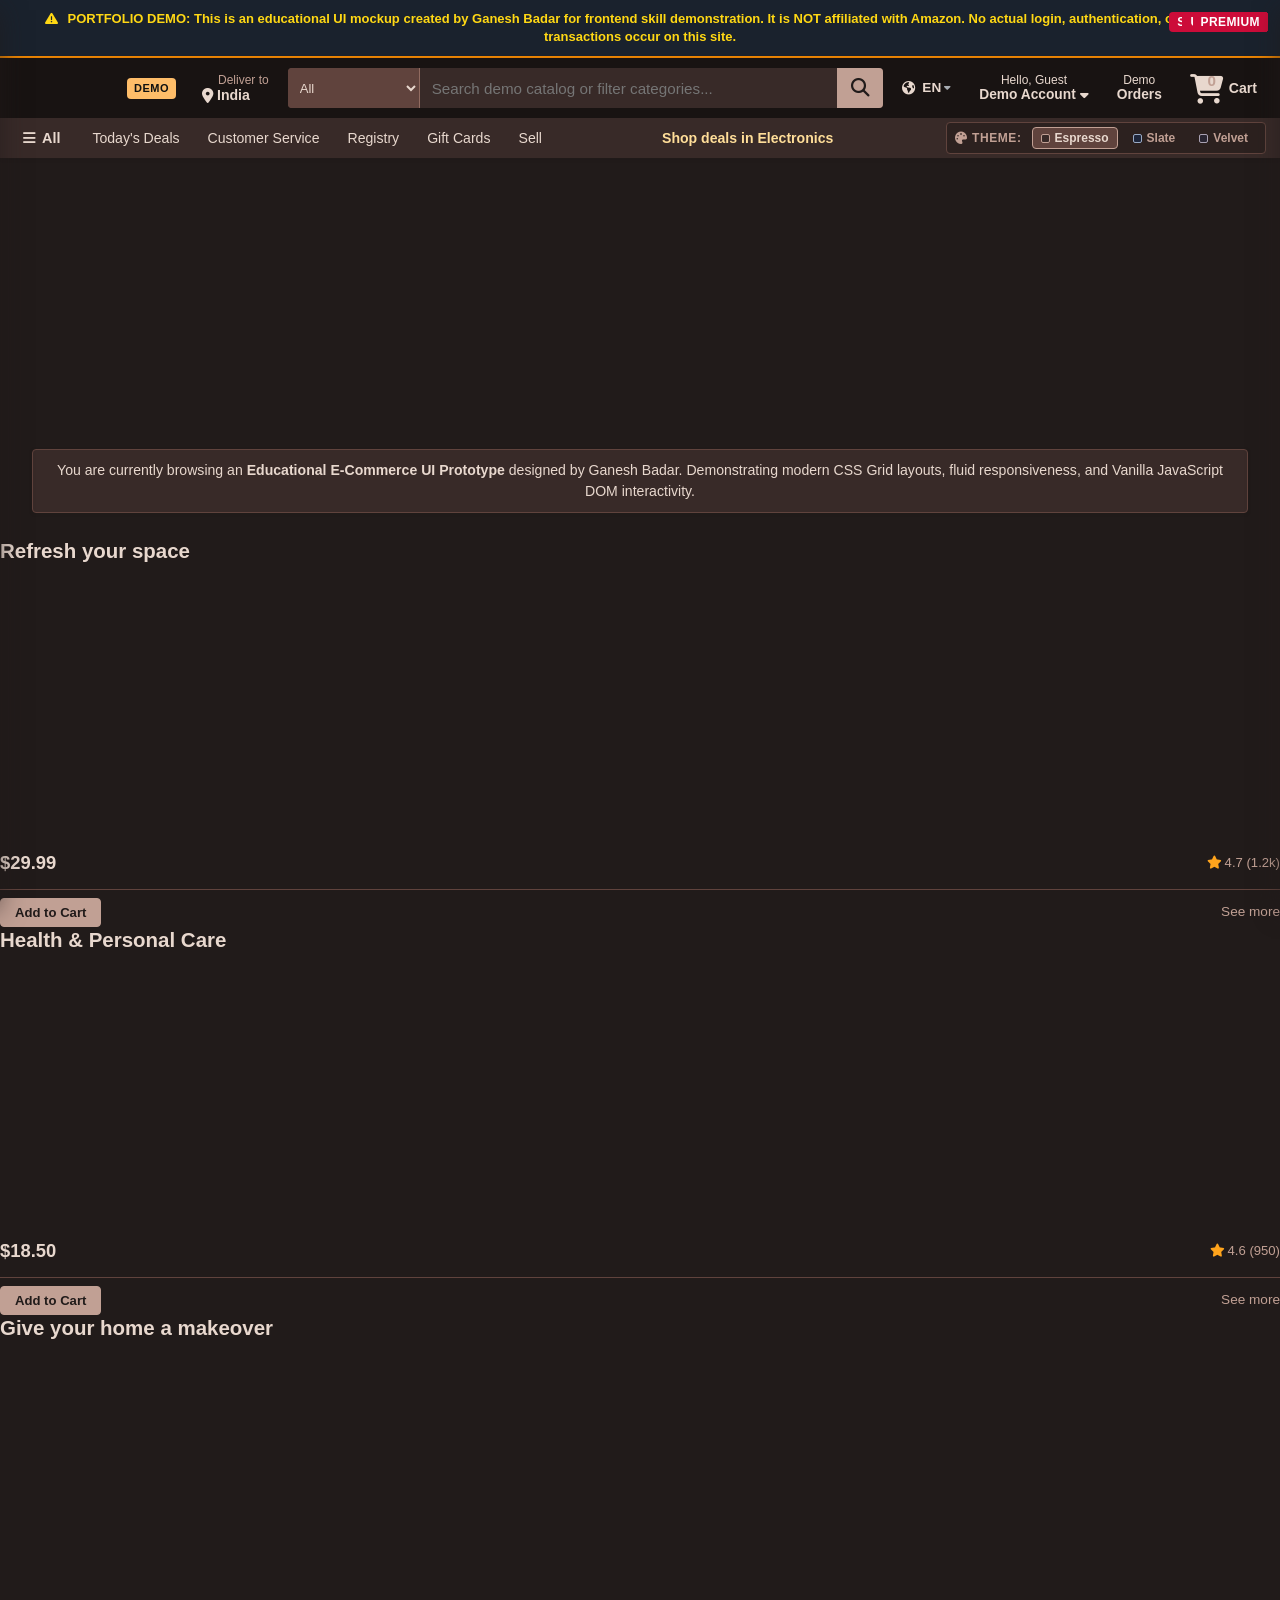
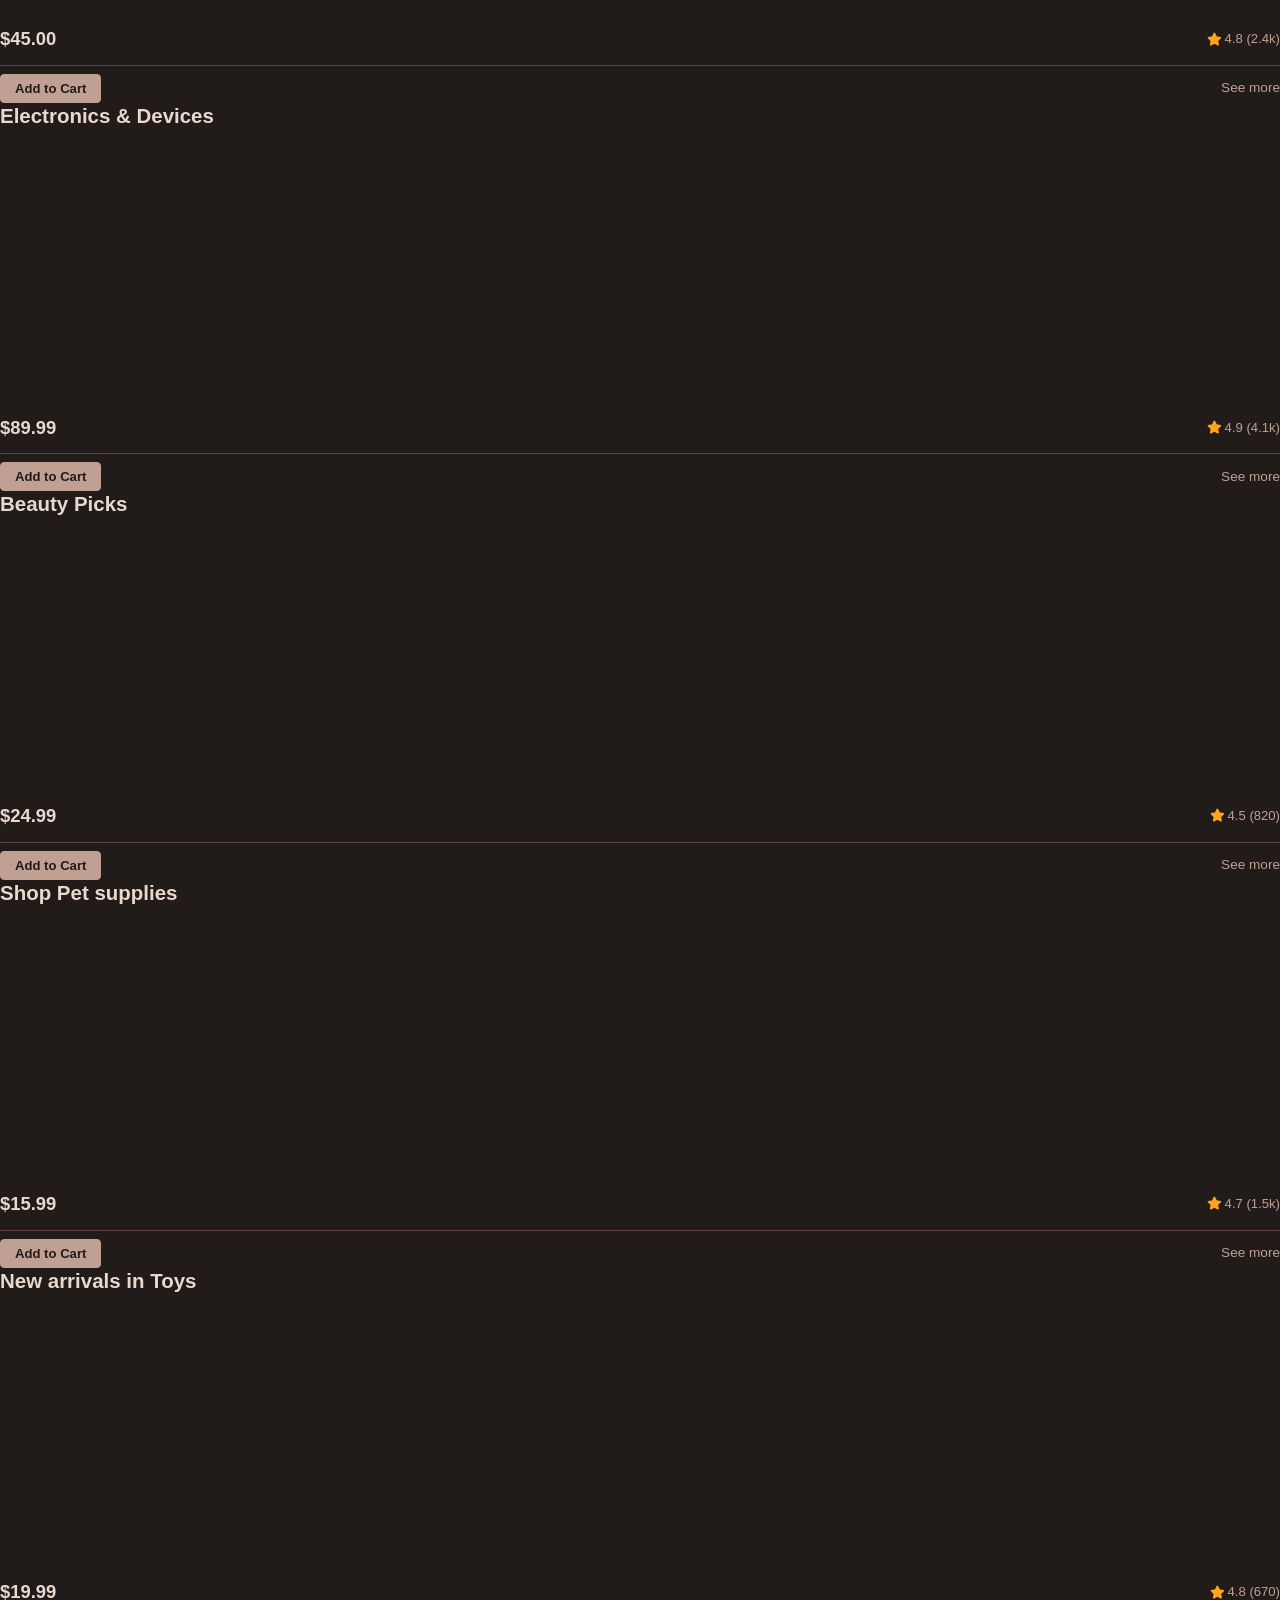
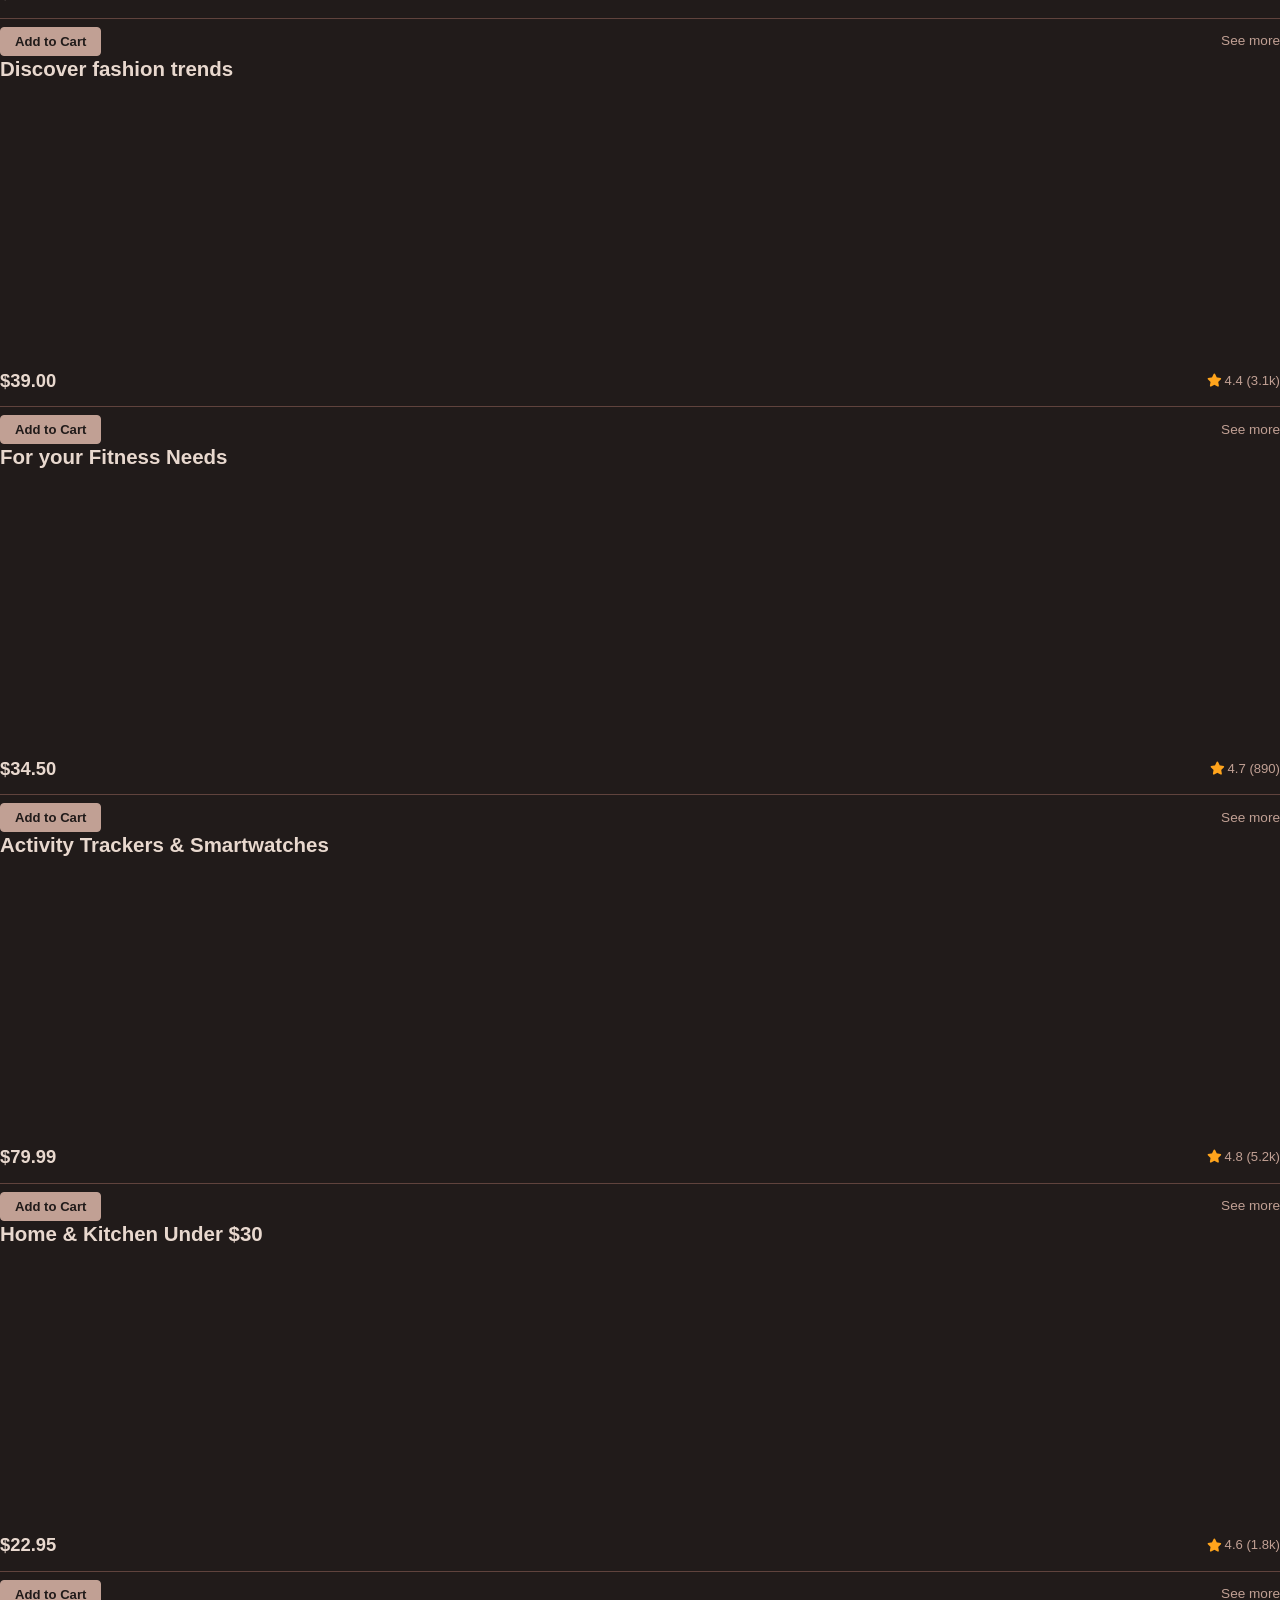
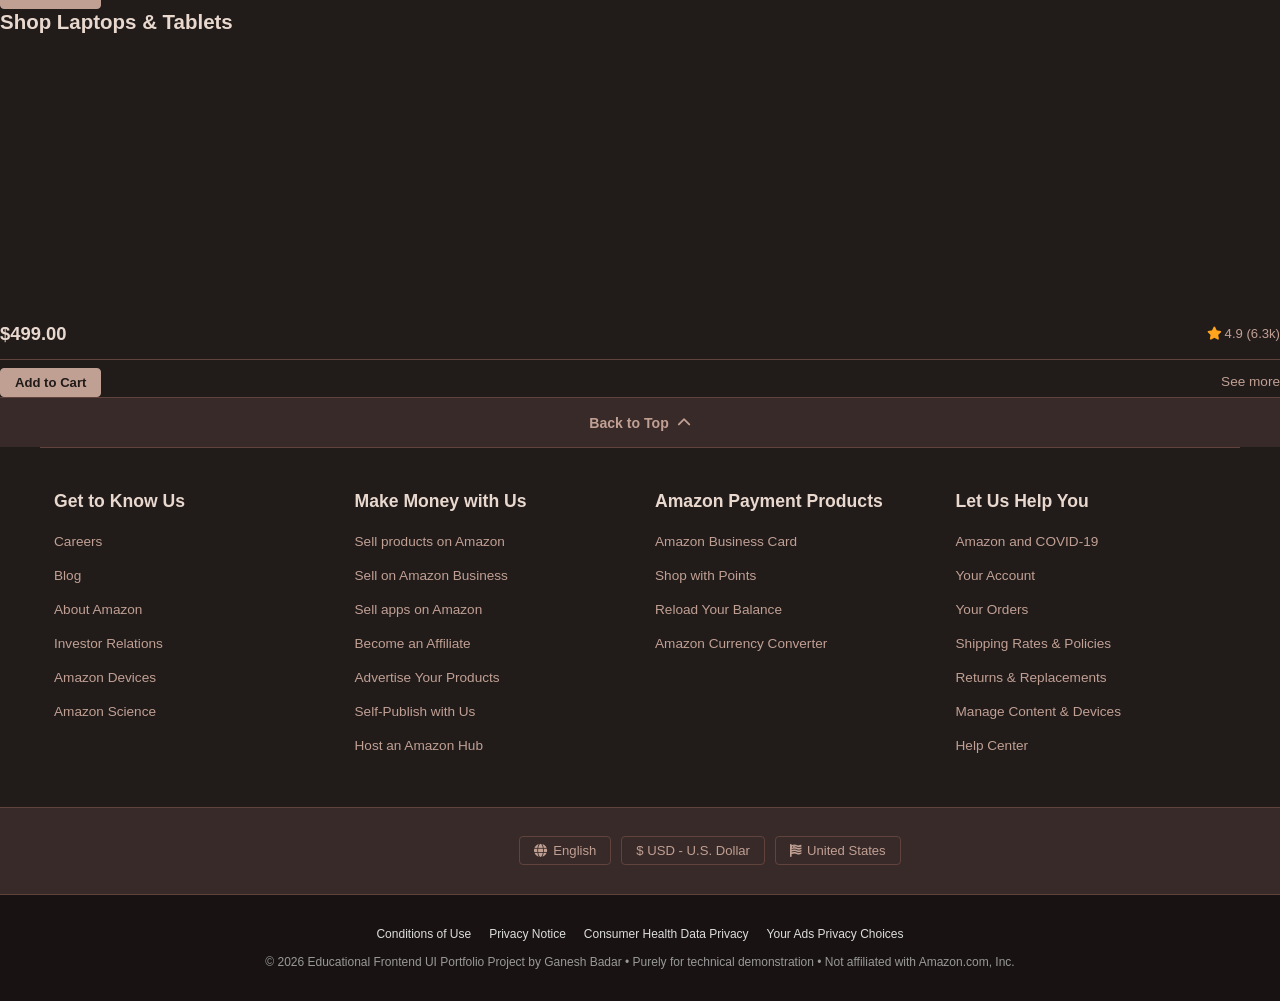
==== commit ed302220: "feat(ui): apply precision color grading, multi-palette switcher, and neat layout structure retaining" ====
--- a/Amazon-Web-Clone/index.html
+++ b/Amazon-Web-Clone/index.html
@@ -1,19 +1,39 @@
 <!DOCTYPE html>
-<html lang="en" data-palette="cupertino">
+<html lang="en">
   <head>
     <meta charset="UTF-8" />
+    <meta http-equiv="X-UA-Compatible" content="IE=edge" />
     <meta name="viewport" content="width=device-width, initial-scale=1.0" />
+    
+    <!-- SEO & Metadata -->
+    <title>Educational E-Commerce UI Demo | Frontend Portfolio Showcase</title>
     <meta
       name="description"
-      content="Apple (India) — Official Flagship Store & Product Showcase. Explore iPhone Duo, MacBook Pro PROLED XDR, iPhone 18 Pro, Apple Watch Series 12, iPad, AirPods Pro 3, and Apple TV+."
+      content="Educational E-Commerce UI layout clone built with HTML5, CSS3, and JavaScript by Ganesh Badar for portfolio skill demonstration. Not affiliated with Amazon."
     />
-    <title>Apple (India) — Official Store &amp; Flagship Product Showcase</title>
-
-    <!-- FontAwesome for Cupertino Navigation & Icons -->
+    <meta name="keywords" content="Frontend Portfolio, HTML5, CSS3, JavaScript, Responsive Web Design, UI Clone, Educational Demo" />
+    <meta name="author" content="Ganesh Badar" />
+    
+    <!-- Open Graph / Social Sharing -->
+    <meta property="og:title" content="Educational E-Commerce UI Demo | Ganesh Badar" />
+    <meta property="og:description" content="Responsive UI demo featuring dynamic search, cart system, and mobile drawer for portfolio review." />
+    <meta property="og:type" content="website" />
+    
+    <!-- Favicon -->
+    <link rel="icon" type="image/png" href="amazon_logo.png" />
+
+    <!-- Google Fonts -->
+    <link rel="preconnect" href="https://fonts.googleapis.com" />
+    <link rel="preconnect" href="https://fonts.gstatic.com" crossorigin />
+    <link
+      href="https://fonts.googleapis.com/css2?family=Inter:wght@400;500;600;700&display=swap"
+      rel="stylesheet"
+    />
+
+    <!-- Font Awesome Icons -->
     <link
       rel="stylesheet"
       href="https://cdnjs.cloudflare.com/ajax/libs/font-awesome/6.5.1/css/all.min.css"
-      integrity="sha512-DTOQO9RWCH3ppGqcWaEA1BIZOC6xxalwEsw9c2QQeAIftl+Vegovlnee1c9QX4TctnWMn13TZye+giMm8e2LwA=="
       crossorigin="anonymous"
       referrerpolicy="no-referrer"
     />
@@ -22,675 +42,598 @@
     <link rel="stylesheet" href="style.css" />
   </head>
   <body>
-    <!-- Accessibility Skip Link -->
+    <!-- Top Skip Link for Accessibility -->
     <a href="#main-content" class="skip-link">Skip to main content</a>
 
-    <!-- GLOBAL NAVIGATION (Frosted Glass Cupertino Header) -->
-    <header class="global-nav" role="banner">
-      <div class="global-nav-inner">
-        <!-- Apple Brand Logo -->
-        <a href="#store" class="nav-brand-logo" aria-label="Apple Home">
-          <svg width="17" height="21" viewBox="0 0 170 170" fill="currentColor" aria-hidden="true">
-            <path d="M150.37 130.25c-2.45 5.66-5.35 10.87-8.71 15.66-4.58 6.53-8.33 11.05-11.22 13.56-4.48 4.12-9.28 6.23-14.42 6.35-3.69 0-8.14-1.05-13.32-3.18-5.19-2.12-9.97-3.17-14.34-3.17-4.58 0-9.49 1.05-14.75 3.17-5.26 2.13-9.5 3.24-12.74 3.35-4.35.13-9.16-1.9-14.42-6.08-3.7-3.08-7.7-7.85-12.01-14.34-6.3-9.52-11.2-20.73-14.7-33.64-3.51-12.9-5.26-24.81-5.26-35.72 0-15.11 3.84-27.46 11.53-37.05 7.68-9.6 17.57-14.48 29.66-14.65 4.89 0 10.37 1.25 16.44 3.76 6.07 2.5 10.02 3.82 11.85 3.96 1.83-.14 5.92-1.54 12.27-4.19 6.35-2.65 11.66-3.83 15.93-3.53 11.96.88 21.6 5.34 28.91 13.38-10.45 6.32-15.57 15.12-15.35 26.4.24 9.17 3.84 16.89 10.8 23.16 6.96 6.27 15.14 9.68 24.53 10.23-2.61 8.21-6.01 16.65-10.2 25.32zM119.22 33.15c0-7.39 2.65-14.28 7.95-20.67 5.3-6.39 11.83-10.36 19.59-11.91.22 1.34.33 2.55.33 3.63 0 7.23-2.73 14.15-8.19 20.76-5.46 6.61-12.03 10.59-19.68 11.93z" />
-          </svg>
+    <!-- EDUCATIONAL DEMO DISCLAIMER BANNER (Prevents Safe Browsing / Phishing False Positives) -->
+    <div class="educational-banner" style="background: #1a222d; color: #ffd814; padding: 10px 18px; font-size: 13px; text-align: center; border-bottom: 2px solid #f08804; font-weight: 600; line-height: 1.4;">
+      <i class="fa-solid fa-triangle-exclamation" style="margin-right: 6px;"></i>
+      <strong>PORTFOLIO DEMO:</strong> This is an educational UI mockup created by Ganesh Badar for frontend skill demonstration. It is NOT affiliated with Amazon. No actual login, authentication, or payment transactions occur on this site.
+    </div>
+
+    <!-- Toast Notification -->
+    <div id="toast" class="toast" role="alert" aria-live="polite"></div>
+
+    <!-- HEADER / NAVIGATION -->
+    <header role="banner">
+      <nav class="navbar" aria-label="Main Navigation">
+        <!-- Logo with DEMO tag -->
+        <a href="index.html" class="nav-logo border" aria-label="Demo E-Commerce Home">
+          <div style="display: flex; align-items: center; gap: 6px;">
+            <div class="logo" role="img" aria-label="Demo Logo"></div>
+            <span style="background: #febd69; color: #0f1111; font-size: 11px; font-weight: 800; padding: 2.5px 7px; border-radius: 4px; letter-spacing: 0.5px; text-transform: uppercase;">DEMO</span>
+          </div>
         </a>
 
-        <!-- Category Menu Links from Markdown -->
-        <nav class="nav-menu" aria-label="Main Navigation">
-          <ul class="nav-menu-list">
-            <li class="nav-menu-item"><a href="#store">Store</a></li>
-            <li class="nav-menu-item"><a href="#mac">Mac</a></li>
-            <li class="nav-menu-item"><a href="#ipad">iPad</a></li>
-            <li class="nav-menu-item"><a href="#iphone">iPhone</a></li>
-            <li class="nav-menu-item"><a href="#watch">Watch</a></li>
-            <li class="nav-menu-item"><a href="#airpods">AirPods</a></li>
-            <li class="nav-menu-item"><a href="#home">Home</a></li>
-            <li class="nav-menu-item"><a href="#entertainment">Entertainment</a></li>
-            <li class="nav-menu-item"><a href="#accessories">Accessories</a></li>
-            <li class="nav-menu-item"><a href="#support">Support</a></li>
-          </ul>
-        </nav>
-
-        <!-- Navigation Actions (Search, Bag, Multi-Palette Switcher) -->
-        <div class="nav-actions">
-          <!-- Multi-Palette Switcher Pill -->
-          <div class="palette-switcher" role="group" aria-label="Theme Color Ramp Switcher">
-            <button
-              type="button"
-              class="palette-btn active"
-              data-palette-target="cupertino"
-              title="Cupertino Titanium Dark"
-              style="background: #242426; border-color: #ffffff;"
-              aria-label="Cupertino Dark Theme"
-            ></button>
-            <button
-              type="button"
-              class="palette-btn"
-              data-palette-target="3"
-              title="Palette 3: Warm Espresso Bronze (#211B1A → #E8D8CE)"
-              style="background: #382A28;"
-              aria-label="Espresso Bronze Theme"
-            ></button>
-            <button
-              type="button"
-              class="palette-btn"
-              data-palette-target="1"
-              title="Palette 1: Slate Steel Blue (#111522 → #DCE3EF)"
-              style="background: #1E263B;"
-              aria-label="Slate Steel Theme"
-            ></button>
-            <button
-              type="button"
-              class="palette-btn"
-              data-palette-target="2"
-              title="Palette 2: Obsidian Velvet (#17151C → #E2DDE7)"
-              style="background: #292531;"
-              aria-label="Obsidian Velvet Theme"
-            ></button>
-          </div>
-
-          <!-- Search Button -->
-          <button type="button" class="nav-icon-btn" id="navSearchBtn" aria-label="Search apple.com">
+        <!-- Deliver to Location -->
+        <button
+          type="button"
+          class="nav-address border"
+          id="locationBtn"
+          aria-label="Choose delivery location"
+        >
+          <p class="add-first">Deliver to</p>
+          <div class="address-icon">
+            <i class="fa-solid fa-location-dot" aria-hidden="true"></i>
+            <span class="add-second" id="currentLocation">India</span>
+          </div>
+        </button>
+
+        <!-- Search Bar with Category Filter -->
+        <form class="nav-search" id="searchForm" role="search">
+          <label for="searchCategory" class="sr-only">Search Category</label>
+          <select class="search-select" id="searchCategory" aria-label="Select category">
+            <option value="all">All</option>
+            <option value="Electronics">Electronics</option>
+            <option value="Home">Home & Kitchen</option>
+            <option value="Beauty">Beauty & Health</option>
+            <option value="Fashion">Fashion</option>
+            <option value="Fitness">Fitness</option>
+            <option value="Toys">Toys & Games</option>
+          </select>
+          
+          <label for="searchInput" class="sr-only">Search Products</label>
+          <input
+            type="text"
+            id="searchInput"
+            class="search-input"
+            placeholder="Search demo catalog or filter categories..."
+            autocomplete="off"
+            aria-label="Search demo catalog"
+          />
+
+          <button
+            type="button"
+            class="clear-search-btn"
+            id="clearSearchBtn"
+            aria-label="Clear search"
+            style="display: none;"
+          >
+            <i class="fa-solid fa-xmark" aria-hidden="true"></i>
+          </button>
+
+          <button type="submit" class="search-icon" id="searchSubmitBtn" aria-label="Submit search">
             <i class="fa-solid fa-magnifying-glass" aria-hidden="true"></i>
           </button>
-
-          <!-- Shopping Bag Button -->
-          <button type="button" class="nav-icon-btn" id="navBagBtn" aria-label="Shopping Bag">
-            <i class="fa-solid fa-bag-shopping" aria-hidden="true"></i>
-            <span class="cart-badge tabular-num" id="bagBadge">0</span>
+        </form>
+
+        <!-- Language Selector -->
+        <div class="map-icon border dropdown-trigger" id="langSelector" tabindex="0" role="button" aria-haspopup="true" aria-expanded="false" aria-label="Language selector">
+          <i class="fa-solid fa-earth-americas" aria-hidden="true"></i>
+          <div class="lang-text">
+            <span class="lang-code" id="selectedLang">EN</span>
+            <i class="fa-solid fa-caret-down sort-down" aria-hidden="true"></i>
+          </div>
+          <!-- Language Dropdown -->
+          <ul class="dropdown-menu" id="langMenu" role="menu">
+            <li role="menuitem" data-lang="EN" class="active"><i class="fa-solid fa-check"></i> English - EN</li>
+            <li role="menuitem" data-lang="ES"><i class="fa-solid fa-check"></i> Español - ES</li>
+            <li role="menuitem" data-lang="HI"><i class="fa-solid fa-check"></i> हिन्दी - HI</li>
+            <li role="menuitem" data-lang="FR"><i class="fa-solid fa-check"></i> Français - FR</li>
+          </ul>
+        </div>
+
+        <!-- Account Demo -->
+        <a href="#demo-account" class="nav-signin border" id="accountBtn" aria-label="Demo Account Showcase">
+          <span class="nav-first">Hello, Guest</span>
+          <span class="nav-second">Demo Account <i class="fa-solid fa-caret-down" aria-hidden="true"></i></span>
+        </a>
+
+        <!-- Returns & Orders -->
+        <a href="#orders" class="nav-return border" id="ordersBtn" aria-label="Demo Orders">
+          <span class="nav-first">Demo</span>
+          <span class="nav-second">Orders</span>
+        </a>
+
+        <!-- Cart with Interactive Badge -->
+        <button
+          type="button"
+          class="nav-cart border"
+          id="cartBtn"
+          aria-label="Shopping Cart, 0 items"
+        >
+          <div class="cart-icon-container">
+            <i class="fa-solid fa-cart-shopping" aria-hidden="true"></i>
+            <span class="cart-badge" id="cartCount">0</span>
+          </div>
+          <span class="cart-label">Cart</span>
+        </button>
+      </nav>
+
+      <!-- SUB-NAVIGATION / SECONDARY BAR -->
+      <div class="panel">
+        <button type="button" class="panel-all border" id="openMenuBtn" aria-label="Open All Categories Menu">
+          <i class="fa-solid fa-bars" aria-hidden="true"></i>
+          <span>All</span>
+        </button>
+
+        <ul class="panel-options" role="menubar">
+          <li role="none"><a role="menuitem" href="#deals" class="panel-link">Today's Deals</a></li>
+          <li role="none"><a role="menuitem" href="#customer-service" class="panel-link">Customer Service</a></li>
+          <li role="none"><a role="menuitem" href="#registry" class="panel-link">Registry</a></li>
+          <li role="none"><a role="menuitem" href="#gift-cards" class="panel-link">Gift Cards</a></li>
+          <li role="none"><a role="menuitem" href="#sell" class="panel-link">Sell</a></li>
+        </ul>
+
+        <div class="panel-deals">
+          <a href="#electronics-deals" class="panel-link highlight-deal">Shop deals in Electronics</a>
+        </div>
+
+        <!-- Interactive Theme Palette Switcher -->
+        <div class="palette-switcher" role="group" aria-label="Theme Palette Selector">
+          <span class="palette-switcher-label"><i class="fa-solid fa-palette" aria-hidden="true"></i> Theme:</span>
+          <button type="button" class="palette-btn active" data-palette-target="3" title="Palette 3: Warm Espresso Bronze (#211B1A → #E8D8CE)">
+            <span class="palette-swatch" style="background: #382A28; border: 1px solid #C1A094;"></span> Espresso
+          </button>
+          <button type="button" class="palette-btn" data-palette-target="1" title="Palette 1: Slate Steel Blue (#111522 → #DCE3EF)">
+            <span class="palette-swatch" style="background: #1E263B; border: 1px solid #98A9C4;"></span> Slate
+          </button>
+          <button type="button" class="palette-btn" data-palette-target="2" title="Palette 2: Obsidian Velvet (#17151C → #E2DDE7)">
+            <span class="palette-swatch" style="background: #292531; border: 1px solid #AAA2B3;"></span> Velvet
           </button>
         </div>
       </div>
     </header>
 
-    <!-- PROMOTIONAL ANNOUNCEMENT RIBBON -->
-    <div class="ribbon-banner" role="region" aria-label="Promotional Offer">
-      <div class="ribbon-inner">
-        <span>Get up to 6 months of No Cost EMI plus up to ₹15000 instant cashback on selected products with eligible cards.‡</span>
-        <a href="#store" class="ribbon-link">Shop <i class="fa-solid fa-chevron-right" aria-hidden="true" style="font-size: 0.65rem;"></i></a>
+    <!-- SIDE NAVIGATION DRAWER (Amazon-style Sidebar) -->
+    <aside id="sideDrawer" class="side-drawer" aria-label="All Categories Menu" aria-hidden="true">
+      <div class="drawer-header">
+        <i class="fa-solid fa-circle-user" aria-hidden="true"></i>
+        <span>Demo Guest Profile</span>
+        <button type="button" class="drawer-close-btn" id="closeMenuBtn" aria-label="Close Menu">
+          <i class="fa-solid fa-xmark" aria-hidden="true"></i>
+        </button>
+      </div>
+      <div class="drawer-content">
+        <div class="drawer-section">
+          <h3>Digital Content & Devices</h3>
+          <ul>
+            <li><a href="#amazon-music">Amazon Music <i class="fa-solid fa-chevron-right"></i></a></li>
+            <li><a href="#kindle">Kindle E-readers & Books <i class="fa-solid fa-chevron-right"></i></a></li>
+            <li><a href="#appstore">Amazon Appstore <i class="fa-solid fa-chevron-right"></i></a></li>
+          </ul>
+        </div>
+        <div class="drawer-section">
+          <h3>Shop by Department</h3>
+          <ul>
+            <li><a href="#electronics" data-category="Electronics">Electronics <i class="fa-solid fa-chevron-right"></i></a></li>
+            <li><a href="#home" data-category="Home">Home & Kitchen <i class="fa-solid fa-chevron-right"></i></a></li>
+            <li><a href="#beauty" data-category="Beauty">Beauty & Health <i class="fa-solid fa-chevron-right"></i></a></li>
+            <li><a href="#fashion" data-category="Fashion">Fashion & Apparel <i class="fa-solid fa-chevron-right"></i></a></li>
+            <li><a href="#fitness" data-category="Fitness">Sports & Fitness <i class="fa-solid fa-chevron-right"></i></a></li>
+          </ul>
+        </div>
+        <div class="drawer-section">
+          <h3>Programs & Features</h3>
+          <ul>
+            <li><a href="#gift-cards">Gift Cards</a></li>
+            <li><a href="#amazon-live">Amazon Live</a></li>
+            <li><a href="#international">International Shopping</a></li>
+          </ul>
+        </div>
+        <div class="drawer-section">
+          <h3>Help & Settings</h3>
+          <ul>
+            <li><a href="#account">Demo Account Settings</a></li>
+            <li><a href="#customer-service">Customer Support Demo</a></li>
+            <li><a href="#close" id="sideDrawerCloseLink">Close Menu</a></li>
+          </ul>
+        </div>
+      </div>
+    </aside>
+    <div id="drawerOverlay" class="drawer-overlay" tabindex="-1"></div>
+
+    <!-- CART SLIDE-OUT DRAWER -->
+    <aside id="cartDrawer" class="cart-drawer" aria-label="Shopping Cart Drawer" aria-hidden="true">
+      <div class="cart-drawer-header">
+        <h2><i class="fa-solid fa-cart-shopping"></i> Shopping Cart</h2>
+        <button type="button" class="cart-close-btn" id="closeCartBtn" aria-label="Close Cart">
+          <i class="fa-solid fa-xmark"></i>
+        </button>
+      </div>
+      <div class="cart-drawer-body" id="cartDrawerItems">
+        <!-- Rendered dynamically via JavaScript -->
+        <div class="empty-cart-view">
+          <i class="fa-solid fa-basket-shopping empty-icon"></i>
+          <p>Your Amazon Cart is empty.</p>
+          <small>Check out items below and click "Add to Cart" to start shopping!</small>
+        </div>
+      </div>
+      <div class="cart-drawer-footer" id="cartDrawerFooter">
+        <div class="cart-subtotal">
+          <span>Subtotal (<span id="cartTotalItems">0</span> items):</span>
+          <strong id="cartTotalPrice">$0.00</strong>
+        </div>
+        <button type="button" class="btn-checkout" id="checkoutBtn">Proceed to Checkout</button>
+        <button type="button" class="btn-clear-cart" id="clearCartBtn">Clear Cart</button>
+      </div>
+    </aside>
+    <div id="cartOverlay" class="drawer-overlay" tabindex="-1"></div>
+
+    <!-- LOCATION MODAL -->
+    <div id="locationModal" class="modal" role="dialog" aria-modal="true" aria-labelledby="modalTitle" aria-hidden="true">
+      <div class="modal-dialog">
+        <div class="modal-header">
+          <h3 id="modalTitle">Choose your delivery location</h3>
+          <button type="button" class="modal-close" id="closeLocationModal" aria-label="Close modal">
+            <i class="fa-solid fa-xmark"></i>
+          </button>
+        </div>
+        <div class="modal-body">
+          <p class="modal-subtitle">Delivery options and delivery speeds may vary for different locations.</p>
+          <div class="form-group">
+            <label for="countrySelect">Select Country / Region:</label>
+            <select id="countrySelect" class="form-control">
+              <option value="India">India</option>
+              <option value="United States">United States</option>
+              <option value="United Kingdom">United Kingdom</option>
+              <option value="Canada">Canada</option>
+              <option value="Germany">Germany</option>
+              <option value="Australia">Australia</option>
+            </select>
+          </div>
+          <div class="form-group">
+            <label for="pincodeInput">Or enter a postal code:</label>
+            <div class="pincode-row">
+              <input type="text" id="pincodeInput" class="form-control" placeholder="e.g. 110001 or 90210" maxlength="10" />
+              <button type="button" class="btn-apply" id="applyPincodeBtn">Apply</button>
+            </div>
+          </div>
+        </div>
+        <div class="modal-footer">
+          <button type="button" class="btn-save-location" id="saveLocationBtn">Done</button>
+        </div>
       </div>
     </div>
-
-    <!-- MAIN PRODUCT SHOWCASE CONTENT -->
-    <main id="main-content">
-      <!-- ====================================================================
-           HERO 1: iPhone Duo ("Hello, hello.")
-           ==================================================================== -->
-      <section class="hero-showcase hero-dark" id="iphone-duo" aria-label="iPhone Duo Showcase">
-        <span class="hero-badge-eyebrow">New Flagship</span>
-        <h1 class="hero-title">iPhone Duo</h1>
-        <p class="hero-subtitle">Hello, hello.</p>
-        <div class="hero-cta-group">
-          <a href="#store" class="btn-pill btn-pill-primary btn-add-bag" data-id="iphone-duo" data-title="iPhone Duo" data-price="79900">
-            Buy
-          </a>
-          <a href="#store" class="btn-pill btn-pill-ghost">
-            Learn more <i class="fa-solid fa-chevron-right" style="font-size: 0.7rem;" aria-hidden="true"></i>
-          </a>
-        </div>
-        <div class="hero-figure">
-          <div class="hero-visual-card" role="img" aria-label="iPhone Duo Dual Lens Titanium Finish Showcase">
-            <div class="hero-device-preview">
-              <div class="device-pill-tag">Dynamic Island &bull; Titanium Enclosure</div>
-              <div class="device-spec-row">
-                <span class="spec-label">Pro Display</span>
-                <span class="spec-value tabular-num">120Hz ProMotion</span>
-              </div>
-              <div class="device-spec-row">
-                <span class="spec-label">Dual Fusion</span>
-                <span class="spec-value tabular-num">48MP + 24MP</span>
-              </div>
-            </div>
-          </div>
+    <div id="modalOverlay" class="drawer-overlay" tabindex="-1"></div>
+
+    <!-- MAIN CONTENT -->
+    <main id="main-content" role="main">
+      <!-- HERO BANNER SECTION -->
+      <section class="hero-section" aria-label="Hero Promotion Banner">
+        <div class="hero-msg" role="region" aria-label="Educational Notice">
+          <p>
+            You are currently browsing an <strong>Educational E-Commerce UI Prototype</strong> designed by Ganesh Badar.
+            Demonstrating modern CSS Grid layouts, fluid responsiveness, and Vanilla JavaScript DOM interactivity.
+          </p>
         </div>
       </section>
 
-      <!-- ====================================================================
-           HERO 2: MacBook Pro ("PROLED XDR Display")
-           ==================================================================== -->
-      <section class="hero-showcase hero-spotlight" id="macbook-pro" aria-label="MacBook Pro Showcase">
-        <span class="hero-badge-eyebrow">Powerhouse</span>
-        <h2 class="hero-title">MacBook Pro</h2>
-        <p class="hero-subtitle">PROLED XDR Display</p>
-        <div class="hero-cta-group">
-          <a href="#store" class="btn-pill btn-pill-primary btn-add-bag" data-id="macbook-pro" data-title="MacBook Pro 16″" data-price="169900">
-            Buy
-          </a>
-          <a href="#mac" class="btn-pill btn-pill-ghost">
-            Learn more <i class="fa-solid fa-chevron-right" style="font-size: 0.7rem;" aria-hidden="true"></i>
-          </a>
-        </div>
-        <div class="hero-figure">
-          <div class="hero-visual-card">
-            <svg viewBox="0 0 500 240" width="460" height="220" aria-label="MacBook Pro Space Black Pro Display">
-              <rect x="80" y="25" width="340" height="175" rx="10" fill="#1e1e22" stroke="#48484a" stroke-width="2"/>
-              <rect x="88" y="33" width="324" height="159" rx="6" fill="#000000"/>
-              <!-- Screen Glow Graphic -->
-              <path d="M120 180 Q250 80 380 180 Z" fill="url(#screenGrad)" opacity="0.45"/>
-              <!-- Base -->
-              <path d="M50 200 L450 200 L430 216 L70 216 Z" fill="#2d2d32" stroke="#636366" stroke-width="1.5"/>
-              <rect x="220" y="202" width="60" height="4" rx="2" fill="#535359"/>
-              <defs>
-                <linearGradient id="screenGrad" x1="0%" y1="0%" x2="100%" y2="100%">
-                  <stop offset="0%" stop-color="#2997ff" />
-                  <stop offset="100%" stop-color="#bf5af2" />
-                </linearGradient>
-              </defs>
-            </svg>
-          </div>
-        </div>
+      <!-- FILTER STATUS BAR (Appears on Search / Filter) -->
+      <section class="filter-status-bar" id="filterStatusBar" style="display: none;">
+        <span id="filterStatusText">Showing all results</span>
+        <button type="button" id="resetFilterBtn" class="btn-reset-filter">
+          <i class="fa-solid fa-rotate-left"></i> Reset Filter
+        </button>
       </section>
 
-      <!-- ====================================================================
-           HERO 3: iPhone 18 Pro ("Pro further.")
-           ==================================================================== -->
-      <section class="hero-showcase hero-dark" id="iphone-18-pro" aria-label="iPhone 18 Pro Showcase">
-        <span class="hero-badge-eyebrow">Grade 5 Titanium</span>
-        <h2 class="hero-title">iPhone 18 Pro</h2>
-        <p class="hero-subtitle">Pro further.</p>
-        <div class="hero-cta-group">
-          <a href="#store" class="btn-pill btn-pill-primary btn-add-bag" data-id="iphone-18-pro" data-title="iPhone 18 Pro" data-price="134900">
-            Buy
-          </a>
-          <a href="#iphone" class="btn-pill btn-pill-ghost">
-            Learn more <i class="fa-solid fa-chevron-right" style="font-size: 0.7rem;" aria-hidden="true"></i>
-          </a>
-        </div>
-        <div class="hero-figure">
-          <div class="hero-visual-card">
-            <svg viewBox="0 0 380 240" width="340" height="220" aria-label="iPhone 18 Pro Triple Lens Camera Array">
-              <rect x="120" y="15" width="140" height="210" rx="26" fill="#1b1c20" stroke="#716879" stroke-width="2"/>
-              <rect x="126" y="21" width="128" height="198" rx="22" fill="#0d0e12"/>
-              <!-- Triple Pro Lens Island -->
-              <rect x="136" y="32" width="56" height="56" rx="14" fill="#24262c" stroke="#48484a"/>
-              <circle cx="152" cy="46" r="10" fill="#121316" stroke="#2997ff" stroke-width="1.5"/>
-              <circle cx="152" cy="74" r="10" fill="#121316" stroke="#2997ff" stroke-width="1.5"/>
-              <circle cx="178" cy="60" r="10" fill="#121316" stroke="#2997ff" stroke-width="1.5"/>
-            </svg>
-          </div>
-        </div>
+      <!-- CMS-DRIVEN PRODUCT SHOP SECTION -->
+      <section class="shop-section" id="shopSection" aria-label="Product Categories & Deals">
+        <!-- Rendered dynamically by app.js (CMS Hydration) with fallback markup -->
+
+        <!-- Card 1 -->
+        <article class="box" data-id="1" data-category="Home" data-title="Refresh your space">
+          <div class="box-content">
+            <span class="box-badge">Popular</span>
+            <h2>Refresh your space</h2>
+            <div class="box-img" style="background-image: url('box1_image.jpg')" role="img" aria-label="Refresh your space"></div>
+            <div class="box-meta">
+              <span class="box-price">$29.99</span>
+              <span class="box-rating"><i class="fa-solid fa-star"></i> 4.7 (1.2k)</span>
+            </div>
+            <div class="box-actions">
+              <button type="button" class="btn-add-cart" data-id="1">Add to Cart</button>
+              <a href="#see-more-1" class="see-more-link">See more</a>
+            </div>
+          </div>
+        </article>
+
+        <!-- Card 2 -->
+        <article class="box" data-id="2" data-category="Beauty" data-title="Health & Personal Care">
+          <div class="box-content">
+            <span class="box-badge">Essential</span>
+            <h2>Health & Personal Care</h2>
+            <div class="box-img" style="background-image: url('box2_image.jpg')" role="img" aria-label="Health and Personal Care"></div>
+            <div class="box-meta">
+              <span class="box-price">$18.50</span>
+              <span class="box-rating"><i class="fa-solid fa-star"></i> 4.6 (950)</span>
+            </div>
+            <div class="box-actions">
+              <button type="button" class="btn-add-cart" data-id="2">Add to Cart</button>
+              <a href="#see-more-2" class="see-more-link">See more</a>
+            </div>
+          </div>
+        </article>
+
+        <!-- Card 3 -->
+        <article class="box" data-id="3" data-category="Home" data-title="Give your home a makeover">
+          <div class="box-content">
+            <span class="box-badge">Trending</span>
+            <h2>Give your home a makeover</h2>
+            <div class="box-img" style="background-image: url('box3_image.jpg')" role="img" aria-label="Give your home a makeover"></div>
+            <div class="box-meta">
+              <span class="box-price">$45.00</span>
+              <span class="box-rating"><i class="fa-solid fa-star"></i> 4.8 (2.4k)</span>
+            </div>
+            <div class="box-actions">
+              <button type="button" class="btn-add-cart" data-id="3">Add to Cart</button>
+              <a href="#see-more-3" class="see-more-link">See more</a>
+            </div>
+          </div>
+        </article>
+
+        <!-- Card 4 -->
+        <article class="box" data-id="4" data-category="Electronics" data-title="Electronics & Devices">
+          <div class="box-content">
+            <span class="box-badge">Top Deal</span>
+            <h2>Electronics & Devices</h2>
+            <div class="box-img" style="background-image: url('box4_image.jpg')" role="img" aria-label="Electronics and Devices"></div>
+            <div class="box-meta">
+              <span class="box-price">$89.99</span>
+              <span class="box-rating"><i class="fa-solid fa-star"></i> 4.9 (4.1k)</span>
+            </div>
+            <div class="box-actions">
+              <button type="button" class="btn-add-cart" data-id="4">Add to Cart</button>
+              <a href="#see-more-4" class="see-more-link">See more</a>
+            </div>
+          </div>
+        </article>
+
+        <!-- Card 5 -->
+        <article class="box" data-id="5" data-category="Beauty" data-title="Beauty Picks">
+          <div class="box-content">
+            <span class="box-badge">Featured</span>
+            <h2>Beauty Picks</h2>
+            <div class="box-img" style="background-image: url('box5_image.jpg')" role="img" aria-label="Beauty Picks"></div>
+            <div class="box-meta">
+              <span class="box-price">$24.99</span>
+              <span class="box-rating"><i class="fa-solid fa-star"></i> 4.5 (820)</span>
+            </div>
+            <div class="box-actions">
+              <button type="button" class="btn-add-cart" data-id="5">Add to Cart</button>
+              <a href="#see-more-5" class="see-more-link">See more</a>
+            </div>
+          </div>
+        </article>
+
+        <!-- Card 6 -->
+        <article class="box" data-id="6" data-category="Home" data-title="Shop Pet supplies">
+          <div class="box-content">
+            <span class="box-badge">Best Value</span>
+            <h2>Shop Pet supplies</h2>
+            <div class="box-img" style="background-image: url('box6_image.jpg')" role="img" aria-label="Shop Pet supplies"></div>
+            <div class="box-meta">
+              <span class="box-price">$15.99</span>
+              <span class="box-rating"><i class="fa-solid fa-star"></i> 4.7 (1.5k)</span>
+            </div>
+            <div class="box-actions">
+              <button type="button" class="btn-add-cart" data-id="6">Add to Cart</button>
+              <a href="#see-more-6" class="see-more-link">See more</a>
+            </div>
+          </div>
+        </article>
+
+        <!-- Card 7 -->
+        <article class="box" data-id="7" data-category="Toys" data-title="New arrivals in Toys">
+          <div class="box-content">
+            <span class="box-badge">New</span>
+            <h2>New arrivals in Toys</h2>
+            <div class="box-img" style="background-image: url('box7_image.jpg')" role="img" aria-label="New arrivals in Toys"></div>
+            <div class="box-meta">
+              <span class="box-price">$19.99</span>
+              <span class="box-rating"><i class="fa-solid fa-star"></i> 4.8 (670)</span>
+            </div>
+            <div class="box-actions">
+              <button type="button" class="btn-add-cart" data-id="7">Add to Cart</button>
+              <a href="#see-more-7" class="see-more-link">See more</a>
+            </div>
+          </div>
+        </article>
+
+        <!-- Card 8 -->
+        <article class="box" data-id="8" data-category="Fashion" data-title="Discover fashion trends">
+          <div class="box-content">
+            <span class="box-badge">Hot</span>
+            <h2>Discover fashion trends</h2>
+            <div class="box-img" style="background-image: url('box8_image.jpg')" role="img" aria-label="Discover fashion trends"></div>
+            <div class="box-meta">
+              <span class="box-price">$39.00</span>
+              <span class="box-rating"><i class="fa-solid fa-star"></i> 4.4 (3.1k)</span>
+            </div>
+            <div class="box-actions">
+              <button type="button" class="btn-add-cart" data-id="8">Add to Cart</button>
+              <a href="#see-more-8" class="see-more-link">See more</a>
+            </div>
+          </div>
+        </article>
+
+        <!-- Card 9 -->
+        <article class="box" data-id="9" data-category="Fitness" data-title="For your Fitness Needs">
+          <div class="box-content">
+            <span class="box-badge">Trending</span>
+            <h2>For your Fitness Needs</h2>
+            <div class="box-img" style="background-image: url('box9_image.jpg')" role="img" aria-label="For your Fitness Needs"></div>
+            <div class="box-meta">
+              <span class="box-price">$34.50</span>
+              <span class="box-rating"><i class="fa-solid fa-star"></i> 4.7 (890)</span>
+            </div>
+            <div class="box-actions">
+              <button type="button" class="btn-add-cart" data-id="9">Add to Cart</button>
+              <a href="#see-more-9" class="see-more-link">See more</a>
+            </div>
+          </div>
+        </article>
+
+        <!-- Card 10 -->
+        <article class="box" data-id="10" data-category="Electronics" data-title="Activity Trackers & Smartwatches">
+          <div class="box-content">
+            <span class="box-badge">Smart Tech</span>
+            <h2>Activity Trackers & Smartwatches</h2>
+            <div class="box-img" style="background-image: url('box10_image.jpg')" role="img" aria-label="Activity trackers and smartwatches"></div>
+            <div class="box-meta">
+              <span class="box-price">$79.99</span>
+              <span class="box-rating"><i class="fa-solid fa-star"></i> 4.8 (5.2k)</span>
+            </div>
+            <div class="box-actions">
+              <button type="button" class="btn-add-cart" data-id="10">Add to Cart</button>
+              <a href="#see-more-10" class="see-more-link">See more</a>
+            </div>
+          </div>
+        </article>
+
+        <!-- Card 11 -->
+        <article class="box" data-id="11" data-category="Home" data-title="Home & Kitchen Under $30">
+          <div class="box-content">
+            <span class="box-badge">Under $30</span>
+            <h2>Home & Kitchen Under $30</h2>
+            <div class="box-img" style="background-image: url('box11_image.jpg')" role="img" aria-label="Home and Kitchen under 30 dollars"></div>
+            <div class="box-meta">
+              <span class="box-price">$22.95</span>
+              <span class="box-rating"><i class="fa-solid fa-star"></i> 4.6 (1.8k)</span>
+            </div>
+            <div class="box-actions">
+              <button type="button" class="btn-add-cart" data-id="11">Add to Cart</button>
+              <a href="#see-more-11" class="see-more-link">See more</a>
+            </div>
+          </div>
+        </article>
+
+        <!-- Card 12 -->
+        <article class="box" data-id="12" data-category="Electronics" data-title="Shop Laptops & Tablets">
+          <div class="box-content">
+            <span class="box-badge">Premium</span>
+            <h2>Shop Laptops & Tablets</h2>
+            <div class="box-img" style="background-image: url('box12_image.jpg')" role="img" aria-label="Shop Laptops and Tablets"></div>
+            <div class="box-meta">
+              <span class="box-price">$499.00</span>
+              <span class="box-rating"><i class="fa-solid fa-star"></i> 4.9 (6.3k)</span>
+            </div>
+            <div class="box-actions">
+              <button type="button" class="btn-add-cart" data-id="12">Add to Cart</button>
+              <a href="#see-more-12" class="see-more-link">See more</a>
+            </div>
+          </div>
+        </article>
       </section>
 
-      <!-- ====================================================================
-           2x3 BENTO SHOWCASE GRID (From Reference Markdown)
-           ==================================================================== -->
-      <section class="bento-section" aria-label="Bento Product Showcase">
-        <div class="bento-grid">
-          <!-- BENTO 1: Apple Watch Series 12 -->
-          <article class="bento-card" id="watch">
-            <span class="bento-badge-eyebrow">Smart Wearable</span>
-            <h3 class="bento-title">Apple Watch Series 12</h3>
-            <p class="bento-subtitle">The most accurate heart rate sensing in a wearable.1</p>
-            <div class="bento-cta-group">
-              <button type="button" class="btn-pill btn-pill-primary btn-add-bag" data-id="watch-s12" data-title="Apple Watch Series 12" data-price="46900">
-                Buy
-              </button>
-              <a href="#watch" class="btn-pill btn-pill-ghost">
-                Learn more <i class="fa-solid fa-chevron-right" style="font-size: 0.65rem;" aria-hidden="true"></i>
-              </a>
-            </div>
-            <div class="bento-figure">
-              <svg viewBox="0 0 200 160" width="160" height="140" aria-label="Apple Watch Series 12 Titanium">
-                <rect x="55" y="30" width="90" height="105" rx="22" fill="#1f2024" stroke="#636366" stroke-width="2"/>
-                <rect x="63" y="38" width="74" height="89" rx="16" fill="#000000"/>
-                <circle cx="100" cy="82" r="28" fill="none" stroke="#ff375f" stroke-width="4" stroke-dasharray="120 40"/>
-                <path d="M145 65 L155 65 L155 85 L145 85 Z" fill="#8e8e93" rx="2"/>
-              </svg>
-            </div>
-          </article>
-
-          <!-- BENTO 2: iPad (A16 Chip) -->
-          <article class="bento-card" id="ipad">
-            <span class="bento-badge-eyebrow">Versatile Tablet</span>
-            <h3 class="bento-title">iPad</h3>
-            <p class="bento-subtitle">Now with the speed of the A16 chip and double the starting storage.</p>
-            <div class="bento-cta-group">
-              <button type="button" class="btn-pill btn-pill-primary btn-add-bag" data-id="ipad-a16" data-title="iPad (A16)" data-price="34900">
-                Buy
-              </button>
-              <a href="#ipad" class="btn-pill btn-pill-ghost">
-                Learn more <i class="fa-solid fa-chevron-right" style="font-size: 0.65rem;" aria-hidden="true"></i>
-              </a>
-            </div>
-            <div class="bento-figure">
-              <svg viewBox="0 0 200 160" width="170" height="140" aria-label="iPad Liquid Retina Display">
-                <rect x="35" y="15" width="130" height="135" rx="14" fill="#28292d" stroke="#636366" stroke-width="2"/>
-                <rect x="41" y="21" width="118" height="123" rx="10" fill="#121316"/>
-                <circle cx="100" cy="80" r="30" fill="none" stroke="#2997ff" stroke-width="3" opacity="0.6"/>
-              </svg>
-            </div>
-          </article>
-
-          <!-- BENTO 3: AirPods Pro 3 -->
-          <article class="bento-card" id="airpods">
-            <span class="bento-badge-eyebrow">Acoustic Precision</span>
-            <h3 class="bento-title">AirPods Pro 3</h3>
-            <p class="bento-subtitle">The world’s best in-ear Active Noise Cancellation.</p>
-            <div class="bento-cta-group">
-              <button type="button" class="btn-pill btn-pill-primary btn-add-bag" data-id="airpods-pro-3" data-title="AirPods Pro 3" data-price="24900">
-                Buy
-              </button>
-              <a href="#airpods" class="btn-pill btn-pill-ghost">
-                Learn more <i class="fa-solid fa-chevron-right" style="font-size: 0.65rem;" aria-hidden="true"></i>
-              </a>
-            </div>
-            <div class="bento-figure">
-              <svg viewBox="0 0 200 160" width="160" height="140" aria-label="AirPods Pro 3 Wireless Case & Earbuds">
-                <rect x="45" y="45" width="110" height="75" rx="28" fill="#e8e8ed" stroke="#a1a1a6" stroke-width="1.5"/>
-                <path d="M45 70 L155 70" stroke="#c7c7cc" stroke-width="1"/>
-                <circle cx="100" cy="88" r="3" fill="#30d158"/>
-              </svg>
-            </div>
-          </article>
-
-          <!-- BENTO 4: MacBook Air (M5) -->
-          <article class="bento-card" id="mac">
-            <span class="bento-badge-eyebrow">Ultra-Lightweight</span>
-            <h3 class="bento-title">MacBook Air</h3>
-            <p class="bento-subtitle">Now supercharged by M5.</p>
-            <div class="bento-cta-group">
-              <button type="button" class="btn-pill btn-pill-primary btn-add-bag" data-id="macbook-air-m5" data-title="MacBook Air M5" data-price="114900">
-                Buy
-              </button>
-              <a href="#mac" class="btn-pill btn-pill-ghost">
-                Learn more <i class="fa-solid fa-chevron-right" style="font-size: 0.65rem;" aria-hidden="true"></i>
-              </a>
-            </div>
-            <div class="bento-figure">
-              <svg viewBox="0 0 240 160" width="200" height="140" aria-label="MacBook Air M5 Sleek Design">
-                <rect x="40" y="30" width="160" height="95" rx="6" fill="#1b1c20" stroke="#636366" stroke-width="1.5"/>
-                <rect x="46" y="36" width="148" height="83" rx="4" fill="#000000"/>
-                <path d="M25 125 L215 125 L205 133 L35 133 Z" fill="#2d2d32"/>
-              </svg>
-            </div>
-          </article>
-
-          <!-- BENTO 5: iPad mini -->
-          <article class="bento-card">
-            <span class="bento-badge-eyebrow">Compact Power</span>
-            <h3 class="bento-title">iPad mini</h3>
-            <p class="bento-subtitle">More than a little awesome.</p>
-            <div class="bento-cta-group">
-              <button type="button" class="btn-pill btn-pill-primary btn-add-bag" data-id="ipad-mini" data-title="iPad mini" data-price="49900">
-                Buy
-              </button>
-              <a href="#ipad" class="btn-pill btn-pill-ghost">
-                Learn more <i class="fa-solid fa-chevron-right" style="font-size: 0.65rem;" aria-hidden="true"></i>
-              </a>
-            </div>
-            <div class="bento-figure">
-              <svg viewBox="0 0 180 160" width="150" height="140" aria-label="iPad mini Purple Finish">
-                <rect x="40" y="20" width="100" height="125" rx="14" fill="#322d3b" stroke="#716879" stroke-width="2"/>
-                <rect x="46" y="26" width="88" height="113" rx="10" fill="#16141a"/>
-                <circle cx="90" cy="80" r="22" fill="none" stroke="#bf5af2" stroke-width="2.5" opacity="0.7"/>
-              </svg>
-            </div>
-          </article>
-
-          <!-- BENTO 6: Apple Trade In -->
-          <article class="bento-card">
-            <span class="bento-badge-eyebrow">Environmental Value</span>
-            <h3 class="bento-title">Apple Trade In</h3>
-            <p class="bento-subtitle">Upgrade and save. It’s that easy.</p>
-            <div class="bento-cta-group">
-              <button type="button" class="btn-pill btn-pill-primary" id="tradeInBtn">
-                Get your estimate
-              </button>
-            </div>
-            <div class="bento-figure">
-              <svg viewBox="0 0 180 160" width="150" height="140" aria-label="Apple Trade In Recycle Arrows">
-                <circle cx="90" cy="80" r="45" fill="none" stroke="#30d158" stroke-width="4" stroke-dasharray="80 15"/>
-                <path d="M120 70 L135 80 L120 90 Z" fill="#30d158"/>
-                <path d="M60 90 L45 80 L60 70 Z" fill="#30d158"/>
-              </svg>
-            </div>
-          </article>
-        </div>
-      </section>
-
-      <!-- ====================================================================
-           7. ENTERTAINMENT & APPLE TV+ STREAMING CAROUSEL (From Reference .md)
-           ==================================================================== -->
-      <section class="entertainment-section" id="entertainment" aria-label="Apple TV+ Streaming Originals">
-        <div class="section-header-wrap">
-          <h2 class="section-title">
-            <i class="fa-brands fa-apple" aria-hidden="true"></i> TV+ Originals
-          </h2>
-          <div class="carousel-controls">
-            <button type="button" class="carousel-btn" id="streamPrevBtn" aria-label="Previous Shows">
-              <i class="fa-solid fa-chevron-left" aria-hidden="true"></i>
-            </button>
-            <button type="button" class="carousel-btn" id="streamNextBtn" aria-label="Next Shows">
-              <i class="fa-solid fa-chevron-right" aria-hidden="true"></i>
-            </button>
-          </div>
-        </div>
-
-        <div class="carousel-track" id="streamCarouselTrack" role="region" aria-label="Shows Carousel">
-          <!-- Card 1: Pluribus -->
-          <article class="stream-card">
-            <div class="stream-gradient-overlay"></div>
-            <div class="stream-card-content">
-              <span class="stream-genre-badge">Drama</span>
-              <h3 class="stream-card-title">Pluribus</h3>
-              <p class="stream-card-desc">Happiness is a state of mind.</p>
-              <button type="button" class="btn-stream" data-show="Pluribus">
-                <i class="fa-solid fa-play" aria-hidden="true"></i> Stream now
-              </button>
-            </div>
-          </article>
-
-          <!-- Card 2: Monarch: Legacy of Monsters -->
-          <article class="stream-card">
-            <div class="stream-gradient-overlay"></div>
-            <div class="stream-card-content">
-              <span class="stream-genre-badge">Adventure</span>
-              <h3 class="stream-card-title">Monarch: Legacy of Monsters</h3>
-              <p class="stream-card-desc">A new threat will surface.</p>
-              <button type="button" class="btn-stream" data-show="Monarch: Legacy of Monsters">
-                <i class="fa-solid fa-play" aria-hidden="true"></i> Stream now
-              </button>
-            </div>
-          </article>
-
-          <!-- Card 3: The Studio -->
-          <article class="stream-card">
-            <div class="stream-gradient-overlay"></div>
-            <div class="stream-card-content">
-              <span class="stream-genre-badge">Comedy</span>
-              <h3 class="stream-card-title">The Studio</h3>
-              <p class="stream-card-desc">Winner of 13 Emmy® Awards</p>
-              <button type="button" class="btn-stream" data-show="The Studio">
-                <i class="fa-solid fa-play" aria-hidden="true"></i> Stream now
-              </button>
-            </div>
-          </article>
-
-          <!-- Card 4: Severance -->
-          <article class="stream-card">
-            <div class="stream-gradient-overlay"></div>
-            <div class="stream-card-content">
-              <span class="stream-genre-badge">Thriller</span>
-              <h3 class="stream-card-title">Severance</h3>
-              <p class="stream-card-desc">Winner of 8 Emmy® Awards</p>
-              <button type="button" class="btn-stream" data-show="Severance">
-                <i class="fa-solid fa-play" aria-hidden="true"></i> Stream now
-              </button>
-            </div>
-          </article>
-
-          <!-- Card 5: Hijack -->
-          <article class="stream-card">
-            <div class="stream-gradient-overlay"></div>
-            <div class="stream-card-content">
-              <span class="stream-genre-badge">Thriller</span>
-              <h3 class="stream-card-title">Hijack</h3>
-              <p class="stream-card-desc">Who can you trust when it's all on the line?</p>
-              <button type="button" class="btn-stream" data-show="Hijack">
-                <i class="fa-solid fa-play" aria-hidden="true"></i> Stream now
-              </button>
-            </div>
-          </article>
-
-          <!-- Card 6: F1 The Movie -->
-          <article class="stream-card">
-            <div class="stream-gradient-overlay"></div>
-            <div class="stream-card-content">
-              <span class="stream-genre-badge">Action</span>
-              <h3 class="stream-card-title">F1 The Movie</h3>
-              <p class="stream-card-desc">Let’s ride.</p>
-              <button type="button" class="btn-stream" data-show="F1 The Movie">
-                <i class="fa-solid fa-play" aria-hidden="true"></i> Stream now
-              </button>
-            </div>
-          </article>
-
-          <!-- Card 7: Slow Horses -->
-          <article class="stream-card">
-            <div class="stream-gradient-overlay"></div>
-            <div class="stream-card-content">
-              <span class="stream-genre-badge">Thriller</span>
-              <h3 class="stream-card-title">Slow Horses</h3>
-              <p class="stream-card-desc">Emmy® Award Winner</p>
-              <button type="button" class="btn-stream" data-show="Slow Horses">
-                <i class="fa-solid fa-play" aria-hidden="true"></i> Stream now
-              </button>
-            </div>
-          </article>
-
-          <!-- Card 8: The Morning Show -->
-          <article class="stream-card">
-            <div class="stream-gradient-overlay"></div>
-            <div class="stream-card-content">
-              <span class="stream-genre-badge">Drama</span>
-              <h3 class="stream-card-title">The Morning Show</h3>
-              <p class="stream-card-desc">The truth is the top story.</p>
-              <button type="button" class="btn-stream" data-show="The Morning Show">
-                <i class="fa-solid fa-play" aria-hidden="true"></i> Stream now
-              </button>
-            </div>
-          </article>
-
-          <!-- Card 9: Shrinking -->
-          <article class="stream-card">
-            <div class="stream-gradient-overlay"></div>
-            <div class="stream-card-content">
-              <span class="stream-genre-badge">Comedy</span>
-              <h3 class="stream-card-title">Shrinking</h3>
-              <p class="stream-card-desc">Getting it together. Together.</p>
-              <button type="button" class="btn-stream" data-show="Shrinking">
-                <i class="fa-solid fa-play" aria-hidden="true"></i> Stream now
-              </button>
-            </div>
-          </article>
-        </div>
+      <!-- EMPTY SEARCH STATE (Hidden by default) -->
+      <section class="no-results-view" id="noResultsView" style="display: none;">
+        <i class="fa-solid fa-magnifying-glass"></i>
+        <h3>No matching products found</h3>
+        <p>Try checking your spelling or using more general search terms.</p>
+        <button type="button" class="btn-reset-filter" id="noResultsResetBtn">Show All Products</button>
       </section>
     </main>
 
-    <!-- ====================================================================
-         8. SLIDE-OUT SHOPPING BAG / CART DRAWER
-         ==================================================================== -->
-    <div class="cart-drawer-overlay" id="cartDrawerOverlay" aria-hidden="true">
-      <aside class="cart-drawer" role="dialog" aria-labelledby="cartDrawerHeading">
-        <header class="cart-drawer-header">
-          <h2 class="cart-drawer-title" id="cartDrawerHeading">Your Bag</h2>
-          <button type="button" class="cart-close-btn" id="cartCloseBtn" aria-label="Close Shopping Bag">
-            <i class="fa-solid fa-xmark" aria-hidden="true"></i>
-          </button>
-        </header>
-
-        <div class="cart-drawer-body" id="cartItemsContainer">
-          <p class="cart-empty-message">Your bag is currently empty.</p>
-        </div>
-
-        <footer class="cart-drawer-footer">
-          <div class="cart-subtotal-row">
-            <span>Total:</span>
-            <span class="tabular-num" id="cartSubtotal">₹0</span>
-          </div>
-          <p class="cart-emi-note tabular-num" id="cartEmiNote">
-            Or ₹0/mo with 6 months No Cost EMI.‡
-          </p>
-          <button type="button" class="btn-checkout" id="checkoutBtn">
-            Check Out
-          </button>
-        </footer>
-      </aside>
-    </div>
-
-    <!-- ====================================================================
-         9. STRUCTURED DIRECTORY FOOTER & DISCLAIMERS (From Reference .md)
-         ==================================================================== -->
-    <footer class="global-footer" role="contentinfo">
-      <div class="footer-inner">
-        <!-- Disclaimers & Footnotes -->
-        <section class="footer-disclaimers" aria-label="Footnotes">
-          <ul>
-            <li>‡ Includes instant cashback and No Cost EMI.</li>
-            <li>
-              No Cost EMI is available with the purchase of an eligible product made using qualifying cards on 3- or 6-month tenures from most leading card issuers. Monthly pricing is rounded to the nearest rupee. Exact pricing will be provided by your card issuer, subject to your card issuer’s terms and conditions. Minimum order spend applies as per your card issuer’s threshold. No Cost EMI is not available to business customers.
-            </li>
-            <li>
-              Instant cashback is available with the purchase of an eligible product with qualifying American Express, Axis Bank and ICICI Bank cards only. Minimum transaction value of ₹10001 applies. Instant cashback is available for up to two orders per rolling 90-day period with an eligible card.
-            </li>
-            <li>
-              1. Based on data from an Apple-conducted study of heart rate accuracy, during July and August 2026, utilising commercially available best-selling wearables available as of June 2026.
-            </li>
-            <li>A subscription is required for Apple TV+.</li>
-            <li>Features are subject to change. Some features, applications and services may not be available in all regions or all languages.</li>
-          </ul>
-        </section>
-
-        <!-- 5-Column Directory Navigation -->
-        <nav class="footer-directory" aria-label="Directory Navigation">
-          <!-- Column 1 -->
-          <div class="directory-column">
-            <div class="directory-column-section">
-              <h3 class="directory-heading">Shop and Learn</h3>
-              <ul class="directory-list">
-                <li><a href="#store">Store</a></li>
-                <li><a href="#mac">Mac</a></li>
-                <li><a href="#ipad">iPad</a></li>
-                <li><a href="#iphone">iPhone</a></li>
-                <li><a href="#watch">Watch</a></li>
-                <li><a href="#airpods">AirPods</a></li>
-                <li><a href="#home">Home</a></li>
-                <li><a href="#accessories">AirTag</a></li>
-                <li><a href="#accessories">Accessories</a></li>
-                <li><a href="#store">Gift Cards</a></li>
-              </ul>
-            </div>
-            <div class="directory-column-section">
-              <h3 class="directory-heading">Apple Wallet</h3>
-              <ul class="directory-list">
-                <li><a href="#wallet">Wallet</a></li>
-                <li><a href="#pay">Apple Pay</a></li>
-              </ul>
-            </div>
-          </div>
-
-          <!-- Column 2 -->
-          <div class="directory-column">
-            <div class="directory-column-section">
-              <h3 class="directory-heading">Account</h3>
-              <ul class="directory-list">
-                <li><a href="#account">Manage Your Apple Account</a></li>
-                <li><a href="#account">Apple Store Account</a></li>
-                <li><a href="#icloud">iCloud.com</a></li>
-              </ul>
-            </div>
-            <div class="directory-column-section">
-              <h3 class="directory-heading">Entertainment</h3>
-              <ul class="directory-list">
-                <li><a href="#entertainment">Apple TV+</a></li>
-                <li><a href="#music">Apple Music</a></li>
-                <li><a href="#arcade">Apple Arcade</a></li>
-                <li><a href="#fitness">Apple Fitness+</a></li>
-                <li><a href="#podcasts">Apple Podcasts</a></li>
-                <li><a href="#books">Apple Books</a></li>
-                <li><a href="#appstore">App Store</a></li>
-              </ul>
-            </div>
-          </div>
-
-          <!-- Column 3 -->
-          <div class="directory-column">
-            <div class="directory-column-section">
-              <h3 class="directory-heading">Apple Store</h3>
-              <ul class="directory-list">
-                <li><a href="#retail">Find a Store</a></li>
-                <li><a href="#genius">Genius Bar</a></li>
-                <li><a href="#today">Today at Apple</a></li>
-                <li><a href="#groups">Group Reservations</a></li>
-                <li><a href="#camp">Apple Camp</a></li>
-                <li><a href="#tradein">Apple Trade In</a></li>
-                <li><a href="#ways">Ways to Buy</a></li>
-                <li><a href="#recycling">Recycling Programme</a></li>
-                <li><a href="#orderstatus">Order Status</a></li>
-                <li><a href="#shoppinghelp">Shopping Help</a></li>
-              </ul>
-            </div>
-          </div>
-
-          <!-- Column 4 -->
-          <div class="directory-column">
-            <div class="directory-column-section">
-              <h3 class="directory-heading">For Business</h3>
-              <ul class="directory-list">
-                <li><a href="#business">Apple and Business</a></li>
-                <li><a href="#business">Shop for Business</a></li>
-              </ul>
-            </div>
-            <div class="directory-column-section">
-              <h3 class="directory-heading">For Education</h3>
-              <ul class="directory-list">
-                <li><a href="#education">Apple and Education</a></li>
-                <li><a href="#education">Shop for Education</a></li>
-                <li><a href="#education">Shop for University</a></li>
-              </ul>
-            </div>
-            <div class="directory-column-section">
-              <h3 class="directory-heading">For Healthcare</h3>
-              <ul class="directory-list">
-                <li><a href="#healthcare">Apple and Healthcare</a></li>
-              </ul>
-            </div>
-            <div class="directory-column-section">
-              <h3 class="directory-heading">For Government</h3>
-              <ul class="directory-list">
-                <li><a href="#government">Apple and Government</a></li>
-              </ul>
-            </div>
-          </div>
-
-          <!-- Column 5 -->
-          <div class="directory-column">
-            <div class="directory-column-section">
-              <h3 class="directory-heading">Apple Values</h3>
-              <ul class="directory-list">
-                <li><a href="#accessibility">Accessibility</a></li>
-                <li><a href="#education">Education</a></li>
-                <li><a href="#environment">Environment</a></li>
-                <li><a href="#privacy">Privacy</a></li>
-                <li><a href="#supplychain">Supply Chain Innovation</a></li>
-              </ul>
-            </div>
-            <div class="directory-column-section">
-              <h3 class="directory-heading">About Apple</h3>
-              <ul class="directory-list">
-                <li><a href="#newsroom">Newsroom</a></li>
-                <li><a href="#leadership">Apple Leadership</a></li>
-                <li><a href="#careers">Career Opportunities</a></li>
-                <li><a href="#investors">Investors</a></li>
-                <li><a href="#compliance">Ethics &amp; Compliance</a></li>
-                <li><a href="#events">Events</a></li>
-                <li><a href="#contact">Contact Apple</a></li>
-              </ul>
-            </div>
-          </div>
-        </nav>
-
-        <!-- Legal Bar -->
-        <div class="footer-legal-bar">
-          <p>Copyright &copy; 2026 Apple Inc. All rights reserved.</p>
-          <ul class="footer-legal-links">
-            <li><a href="#privacy">Privacy Policy</a></li>
-            <li><a href="#terms">Terms of Use</a></li>
-            <li><a href="#sales">Sales Policy</a></li>
-            <li><a href="#legal">Legal</a></li>
-            <li><a href="#sitemap">Site Map</a></li>
-          </ul>
-          <a href="#country" class="footer-country-picker" aria-label="Choose Country or Region">
-            <i class="fa-solid fa-globe" aria-hidden="true"></i> India (English)
-          </a>
+    <!-- FOOTER -->
+    <footer role="contentinfo">
+      <!-- Back to Top Button -->
+      <button type="button" class="foot-panel1" id="backToTopBtn" aria-label="Back to top of page">
+        Back to Top <i class="fa-solid fa-chevron-up" aria-hidden="true"></i>
+      </button>
+
+      <!-- Navigation Links Grid -->
+      <div class="foot-panel2">
+        <div class="foot-column">
+          <h3>Get to Know Us</h3>
+          <ul>
+            <li><a href="#careers">Careers</a></li>
+            <li><a href="#blog">Blog</a></li>
+            <li><a href="#about">About Amazon</a></li>
+            <li><a href="#investors">Investor Relations</a></li>
+            <li><a href="#devices">Amazon Devices</a></li>
+            <li><a href="#science">Amazon Science</a></li>
+          </ul>
+        </div>
+
+        <div class="foot-column">
+          <h3>Make Money with Us</h3>
+          <ul>
+            <li><a href="#sell">Sell products on Amazon</a></li>
+            <li><a href="#business">Sell on Amazon Business</a></li>
+            <li><a href="#apps">Sell apps on Amazon</a></li>
+            <li><a href="#affiliate">Become an Affiliate</a></li>
+            <li><a href="#advertise">Advertise Your Products</a></li>
+            <li><a href="#self-publish">Self-Publish with Us</a></li>
+            <li><a href="#hub">Host an Amazon Hub</a></li>
+          </ul>
+        </div>
+
+        <div class="foot-column">
+          <h3>Amazon Payment Products</h3>
+          <ul>
+            <li><a href="#business-card">Amazon Business Card</a></li>
+            <li><a href="#points">Shop with Points</a></li>
+            <li><a href="#reload">Reload Your Balance</a></li>
+            <li><a href="#currency">Amazon Currency Converter</a></li>
+          </ul>
+        </div>
+
+        <div class="foot-column">
+          <h3>Let Us Help You</h3>
+          <ul>
+            <li><a href="#covid">Amazon and COVID-19</a></li>
+            <li><a href="#account">Your Account</a></li>
+            <li><a href="#orders">Your Orders</a></li>
+            <li><a href="#shipping">Shipping Rates & Policies</a></li>
+            <li><a href="#returns">Returns & Replacements</a></li>
+            <li><a href="#devices-manage">Manage Content & Devices</a></li>
+            <li><a href="#help">Help Center</a></li>
+          </ul>
+        </div>
+      </div>
+
+      <!-- Footer Brand Logo & Settings -->
+      <div class="foot-panel3">
+        <div class="logo" role="img" aria-label="Amazon Logo"></div>
+        <div class="foot-selectors">
+          <button type="button" class="foot-btn" id="footLangBtn">
+            <i class="fa-solid fa-globe"></i> English
+          </button>
+          <button type="button" class="foot-btn" id="footCurrencyBtn">
+            $ USD - U.S. Dollar
+          </button>
+          <button type="button" class="foot-btn" id="footCountryBtn">
+            <i class="fa-solid fa-flag-usa"></i> United States
+          </button>
+        </div>
+      </div>
+
+      <!-- Legal Links & Copyright -->
+      <div class="foot-panel4">
+        <div class="pages">
+          <a href="#conditions">Conditions of Use</a>
+          <a href="#privacy">Privacy Notice</a>
+          <a href="#ads">Consumer Health Data Privacy</a>
+          <a href="#choices">Your Ads Privacy Choices</a>
+        </div>
+        <div class="copyright">
+          &copy; 2026 Educational Frontend UI Portfolio Project by Ganesh Badar &bull; Purely for technical demonstration &bull; Not affiliated with Amazon.com, Inc.
         </div>
       </div>
     </footer>
 
-    <!-- Interactive Toast Notification -->
-    <div class="toast-notice" id="toastNotice" role="status" aria-live="polite"></div>
-
-    <!-- Application Script -->
+    <!-- Vanilla JavaScript Logic -->
     <script src="app.js"></script>
   </body>
 </html>
--- a/Amazon-Web-Clone/style.css
+++ b/Amazon-Web-Clone/style.css
@@ -1,1169 +1,1602 @@
 /* ==========================================================================
-   APPLE FLAGSHIP STORE & PRODUCT SHOWCASE — CORE DESIGN SYSTEM
-   Tech Stack: Semantic HTML5, Modular CSS3, Vanilla ES6+
-   Design System: Inspired by Cupertino Human Interface & Impeccable Standard
+   AMAZON CLONE UI - CORE DESIGN SYSTEM & STYLESHEET
+   Tech Stack: HTML5, CSS3, JavaScript
+   Architecture: Modular CSS with Custom Properties & Fluid Responsiveness
    ========================================================================== */
 
 /* --------------------------------------------------------------------------
-   1. DESIGN TOKENS & MULTI-PALETTE THEMES
+   1. CSS RESET & DESIGN TOKENS (Interactive Multi-Palette Architecture)
    -------------------------------------------------------------------------- */
 :root,
-[data-palette="cupertino"] {
-  /* Cupertino Titanium Dark (Signature Flagship) */
-  --bg-canvas: #000000;
-  --bg-surface: #161617;
-  --bg-surface-elevated: #242426;
-  --bg-surface-card: #1c1c1e;
-  --bg-nav: rgba(22, 22, 23, 0.82);
-  --bg-ribbon: #1d1d1f;
-  --bg-ribbon-text: #e8e8ed;
+[data-palette="3"] {
+  /* Palette 3 (Default): Warm Espresso Bronze Ramp (#211B1A → #E8D8CE) */
+  --amazon-nav-bg: #211B1A;
+  --amazon-nav-belt: #181312;
+  --amazon-subnav-bg: #382A28;
+  --amazon-yellow: #C1A094;
+  --amazon-yellow-hover: #E8D8CE;
+  --amazon-orange: #C1A094;
+  --amazon-orange-hover: #E8D8CE;
+  --amazon-link: #C1A094;
+  --amazon-link-hover: #E8D8CE;
+  --amazon-body-bg: #211B1A;
+  --amazon-card-bg: #382A28;
   
-  --text-primary: #f5f5f7;
-  --text-secondary: #a1a1a6;
-  --text-muted: #86868b;
-  --text-on-accent: #000000;
-  
-  --border-subtle: #333336;
-  --border-medium: #48484a;
-  --border-strong: #636366;
-  
-  --accent-blue: #2997ff;
-  --accent-blue-hover: #0077ed;
-  --btn-pill-bg: #0066cc;
-  --btn-pill-hover: #0052a3;
-  --btn-ghost-border: #424245;
-  --btn-ghost-hover: #2997ff;
-  
-  --card-shadow: 0 4px 20px rgba(0, 0, 0, 0.45);
-  --card-shadow-hover: 0 12px 32px rgba(0, 0, 0, 0.65);
-  --modal-backdrop: rgba(0, 0, 0, 0.75);
-}
-
-/* Palette 3: Warm Espresso Bronze */
-[data-palette="3"] {
-  --bg-canvas: #181312;
-  --bg-surface: #211B1A;
-  --bg-surface-elevated: #382A28;
-  --bg-surface-card: #2e2220;
-  --bg-nav: rgba(33, 27, 26, 0.88);
-  --bg-ribbon: #211B1A;
-  --bg-ribbon-text: #E8D8CE;
-  
+  /* Text Colors */
   --text-primary: #E8D8CE;
   --text-secondary: #C1A094;
+  --text-white: #E8D8CE;
   --text-muted: #C1A094;
-  --text-on-accent: #211B1A;
-  
+
+  /* Architectural Palette Tokens */
   --border-subtle: #60433D;
   --border-medium: #916B60;
   --border-strong: #C1A094;
-  
-  --accent-blue: #C1A094;
-  --accent-blue-hover: #E8D8CE;
-  --btn-pill-bg: #C1A094;
-  --btn-pill-hover: #E8D8CE;
-  --btn-ghost-border: #60433D;
-  --btn-ghost-hover: #E8D8CE;
-  
-  --card-shadow: 0 4px 20px rgba(33, 27, 26, 0.5);
-  --card-shadow-hover: 0 12px 32px rgba(33, 27, 26, 0.7);
-  --modal-backdrop: rgba(24, 19, 18, 0.85);
-}
-
-/* Palette 1: Slate Steel Blue */
+  --action-solid: #C1A094;
+  --action-solid-hover: #E8D8CE;
+  --action-solid-text: #211B1A;
+
+  /* Palette 3 Ramps */
+  --palette-color-1: #211B1A;
+  --palette-color-2: #382A28;
+  --palette-color-3: #60433D;
+  --palette-color-4: #916B60;
+  --palette-color-5: #C1A094;
+  --palette-color-6: #E8D8CE;
+
+  /* Elevation & Shadows */
+  --shadow-sm: 0 1px 3px rgba(33, 27, 26, 0.4);
+  --shadow-md: 0 4px 12px rgba(33, 27, 26, 0.5);
+  --shadow-lg: 0 10px 24px rgba(33, 27, 26, 0.6);
+  --shadow-search-focus: 0 0 0 3px rgba(193, 160, 148, 0.45);
+
+  /* Transitions */
+  --transition-fast: 0.15s ease-in-out;
+  --transition-normal: 0.25s ease-in-out;
+  --transition-drawer: 0.35s cubic-bezier(0.16, 1, 0.3, 1);
+
+  /* Radii */
+  --radius-sm: 4px;
+  --radius-md: 8px;
+  --radius-full: 9999px;
+}
+
+/* Palette 1: Slate Steel Blue Ramp (#111522 → #DCE3EF) */
 [data-palette="1"] {
-  --bg-canvas: #0c0f18;
-  --bg-surface: #111522;
-  --bg-surface-elevated: #1E263B;
-  --bg-surface-card: #182033;
-  --bg-nav: rgba(17, 21, 34, 0.88);
-  --bg-ribbon: #111522;
-  --bg-ribbon-text: #DCE3EF;
+  --amazon-nav-bg: #111522;
+  --amazon-nav-belt: #0b0e17;
+  --amazon-subnav-bg: #1E263B;
+  --amazon-yellow: #98A9C4;
+  --amazon-yellow-hover: #DCE3EF;
+  --amazon-orange: #98A9C4;
+  --amazon-orange-hover: #DCE3EF;
+  --amazon-link: #98A9C4;
+  --amazon-link-hover: #DCE3EF;
+  --amazon-body-bg: #111522;
+  --amazon-card-bg: #1E263B;
   
   --text-primary: #DCE3EF;
   --text-secondary: #98A9C4;
+  --text-white: #DCE3EF;
   --text-muted: #98A9C4;
-  --text-on-accent: #111522;
-  
+
   --border-subtle: #303D59;
   --border-medium: #536684;
   --border-strong: #98A9C4;
-  
-  --accent-blue: #98A9C4;
-  --accent-blue-hover: #DCE3EF;
-  --btn-pill-bg: #98A9C4;
-  --btn-pill-hover: #DCE3EF;
-  --btn-ghost-border: #303D59;
-  --btn-ghost-hover: #DCE3EF;
-  
-  --card-shadow: 0 4px 20px rgba(17, 21, 34, 0.5);
-  --card-shadow-hover: 0 12px 32px rgba(17, 21, 34, 0.7);
-  --modal-backdrop: rgba(12, 15, 24, 0.85);
-}
-
-/* Palette 2: Obsidian Velvet */
+  --action-solid: #98A9C4;
+  --action-solid-hover: #DCE3EF;
+  --action-solid-text: #111522;
+
+  --palette-color-1: #111522;
+  --palette-color-2: #1E263B;
+  --palette-color-3: #303D59;
+  --palette-color-4: #536684;
+  --palette-color-5: #98A9C4;
+  --palette-color-6: #DCE3EF;
+
+  --shadow-sm: 0 1px 3px rgba(17, 21, 34, 0.4);
+  --shadow-md: 0 4px 12px rgba(17, 21, 34, 0.5);
+  --shadow-lg: 0 10px 24px rgba(17, 21, 34, 0.6);
+  --shadow-search-focus: 0 0 0 3px rgba(152, 169, 196, 0.45);
+}
+
+/* Palette 2: Obsidian Velvet Ramp (#17151C → #E2DDE7) */
 [data-palette="2"] {
-  --bg-canvas: #100e14;
-  --bg-surface: #17151C;
-  --bg-surface-elevated: #292531;
-  --bg-surface-card: #221e2a;
-  --bg-nav: rgba(23, 21, 28, 0.88);
-  --bg-ribbon: #17151C;
-  --bg-ribbon-text: #E2DDE7;
+  --amazon-nav-bg: #17151C;
+  --amazon-nav-belt: #0f0d12;
+  --amazon-subnav-bg: #292531;
+  --amazon-yellow: #AAA2B3;
+  --amazon-yellow-hover: #E2DDE7;
+  --amazon-orange: #AAA2B3;
+  --amazon-orange-hover: #E2DDE7;
+  --amazon-link: #AAA2B3;
+  --amazon-link-hover: #E2DDE7;
+  --amazon-body-bg: #17151C;
+  --amazon-card-bg: #292531;
   
   --text-primary: #E2DDE7;
   --text-secondary: #AAA2B3;
+  --text-white: #E2DDE7;
   --text-muted: #AAA2B3;
-  --text-on-accent: #17151C;
-  
+
   --border-subtle: #45404F;
   --border-medium: #716879;
   --border-strong: #AAA2B3;
-  
-  --accent-blue: #AAA2B3;
-  --accent-blue-hover: #E2DDE7;
-  --btn-pill-bg: #AAA2B3;
-  --btn-pill-hover: #E2DDE7;
-  --btn-ghost-border: #45404F;
-  --btn-ghost-hover: #E2DDE7;
-  
-  --card-shadow: 0 4px 20px rgba(23, 21, 28, 0.5);
-  --card-shadow-hover: 0 12px 32px rgba(23, 21, 28, 0.7);
-  --modal-backdrop: rgba(16, 14, 20, 0.85);
-}
-
-/* Global Reset & Base Setup */
-*, *::before, *::after {
-  box-sizing: border-box;
+  --action-solid: #AAA2B3;
+  --action-solid-hover: #E2DDE7;
+  --action-solid-text: #17151C;
+
+  --palette-color-1: #17151C;
+  --palette-color-2: #292531;
+  --palette-color-3: #45404F;
+  --palette-color-4: #716879;
+  --palette-color-5: #AAA2B3;
+  --palette-color-6: #E2DDE7;
+
+  --shadow-sm: 0 1px 3px rgba(23, 21, 28, 0.4);
+  --shadow-md: 0 4px 12px rgba(23, 21, 28, 0.5);
+  --shadow-lg: 0 10px 24px rgba(23, 21, 28, 0.6);
+  --shadow-search-focus: 0 0 0 3px rgba(170, 162, 179, 0.45);
+}
+
+*,
+*::before,
+*::after {
   margin: 0;
   padding: 0;
+  box-sizing: border-box; /* Fixed syntax from original border: border-box */
 }
 
 html {
+  scroll-behavior: smooth;
   font-size: 16px;
-  scroll-behavior: smooth;
-  color-scheme: dark;
 }
 
 body {
-  font-family: -apple-system, BlinkMacSystemFont, "SF Pro Display", "SF Pro Text", "Segoe UI", Roboto, Helvetica, Arial, sans-serif;
-  background-color: var(--bg-canvas);
-  color: var(--text-primary);
-  line-height: 1.47059;
-  font-weight: 400;
-  letter-spacing: -0.022em;
+  font-family: -apple-system, BlinkMacSystemFont, 'Segoe UI', Roboto, 'Helvetica Neue', Arial, sans-serif;
+  background-color: var(--amazon-body-bg);
+  color: var(--text-primary);
+  line-height: 1.5;
   min-height: 100vh;
+  display: flex;
+  flex-direction: column;
   overflow-x: hidden;
   -webkit-font-smoothing: antialiased;
 }
 
-/* Tabular Numerals for Numerical Data & Prices */
-.tabular-num,
-.product-price,
-.cart-price,
-.badge-count,
-.spec-number {
-  font-variant-numeric: tabular-nums;
-}
-
 /* --------------------------------------------------------------------------
-   2. BROWSER SURFACES & ACCESSIBILITY
+   BROWSER SURFACE THEMING (Impeccable Standard)
    -------------------------------------------------------------------------- */
 ::selection {
-  background: var(--accent-blue);
-  color: #000000;
+  background: rgba(240, 136, 4, 0.28);
+  color: #0f1111;
+}
+
+::-moz-selection {
+  background: rgba(240, 136, 4, 0.28);
+  color: #0f1111;
+}
+
+input, textarea, select {
+  caret-color: var(--amazon-orange);
 }
 
 :focus-visible {
-  outline: 2px solid var(--accent-blue);
-  outline-offset: 3px;
-}
-
+  outline: 2px solid var(--amazon-orange);
+  outline-offset: 2px;
+}
+
+/* Custom Scrollbar */
 ::-webkit-scrollbar {
   width: 9px;
   height: 9px;
 }
 
 ::-webkit-scrollbar-track {
-  background: var(--bg-canvas);
+  background: #eaeded;
 }
 
 ::-webkit-scrollbar-thumb {
-  background: var(--border-medium);
+  background: #a2a6ac;
   border-radius: 6px;
-  border: 2px solid var(--bg-canvas);
+  border: 2px solid #eaeded;
 }
 
 ::-webkit-scrollbar-thumb:hover {
-  background: var(--border-strong);
-}
-
-/* Skip link */
+  background: #84888e;
+}
+
+/* Tabular Numerals for Numeric Data */
+.box-price,
+.cart-item-price,
+.cart-subtotal strong,
+#cartTotalPrice,
+#cartTotalItems,
+.cart-badge,
+.box-rating {
+  font-variant-numeric: tabular-nums;
+}
+
+/* Screen reader only utility */
+.sr-only {
+  position: absolute;
+  width: 1px;
+  height: 1px;
+  padding: 0;
+  margin: -1px;
+  overflow: hidden;
+  clip: rect(0, 0, 0, 0);
+  border: 0;
+}
+
+/* Accessibility skip link */
 .skip-link {
   position: absolute;
   top: -60px;
-  left: 16px;
-  background: var(--accent-blue);
-  color: #000000;
-  padding: 10px 18px;
-  border-radius: 6px;
-  font-weight: 600;
+  left: 10px;
+  background: var(--amazon-yellow);
+  color: var(--amazon-nav-bg);
+  padding: 10px 16px;
+  font-weight: 700;
+  border-radius: var(--radius-sm);
   z-index: 9999;
   text-decoration: none;
   transition: top 0.2s ease;
 }
 .skip-link:focus {
-  top: 16px;
+  top: 10px;
 }
 
 /* --------------------------------------------------------------------------
-   3. GLOBAL NAVIGATION (Frosted Glass Cupertino Header)
+   2. REUSABLE UTILITIES & BUTTONS
    -------------------------------------------------------------------------- */
-.global-nav {
+.border {
+  border: 1px solid transparent;
+  border-radius: var(--radius-sm);
+  padding: 6px 8px;
+  cursor: pointer;
+  transition: border-color var(--transition-fast);
+  background: transparent;
+  color: inherit;
+  font: inherit;
+  text-decoration: none;
+  display: inline-flex;
+  align-items: center;
+}
+
+.border:hover,
+.border:focus-visible {
+  border: 1px solid var(--text-white);
+  outline: none;
+}
+
+/* --------------------------------------------------------------------------
+   3. HEADER & PRIMARY NAVBAR
+   -------------------------------------------------------------------------- */
+header {
   position: sticky;
   top: 0;
+  z-index: 100;
+  box-shadow: var(--shadow-sm);
+}
+
+.navbar {
+  height: 60px;
+  background-color: var(--amazon-nav-belt);
+  color: var(--text-white);
+  display: flex;
+  align-items: center;
+  justify-content: space-between;
+  padding: 0 14px;
+  gap: 10px;
+}
+
+/* Logo */
+.nav-logo {
+  height: 50px;
+  display: flex;
+  align-items: center;
+  justify-content: center;
+  padding: 4px 6px;
+}
+
+.logo {
+  background-image: url('amazon_logo.png');
+  background-size: contain;
+  background-position: center;
+  background-repeat: no-repeat;
+  height: 38px;
+  width: 100px;
+}
+
+/* Delivery Address */
+.nav-address {
+  display: flex;
+  flex-direction: column;
+  justify-content: center;
+  align-items: flex-start;
+  text-align: left;
+  line-height: 1.2;
+}
+
+.add-first {
+  color: var(--text-muted);
+  font-size: 0.75rem; /* Fixed syntax error */
+  margin-left: 16px;
+}
+
+.address-icon {
+  display: flex;
+  align-items: center;
+  gap: 4px;
+}
+
+.address-icon i {
+  font-size: 0.95rem;
+}
+
+.add-second {
+  font-size: 0.88rem;
+  font-weight: 700;
+  max-width: 90px;
+  white-space: nowrap;
+  overflow: hidden;
+  text-overflow: ellipsis;
+}
+
+/* Search Bar */
+.nav-search {
+  display: flex;
+  flex: 1;
+  max-width: 800px;
+  height: 40px;
+  background-color: var(--border-subtle);
+  border-radius: var(--radius-sm);
+  position: relative;
+  transition: box-shadow var(--transition-fast);
+}
+
+.nav-search:focus-within {
+  box-shadow: var(--shadow-search-focus);
+}
+
+.search-select {
+  background-color: var(--border-subtle);
+  color: var(--text-primary);
+  width: auto;
+  min-width: 52px;
+  padding: 0 8px;
+  font-size: 0.82rem;
+  border: none;
+  border-top-left-radius: var(--radius-sm);
+  border-bottom-left-radius: var(--radius-sm);
+  border-right: 1px solid var(--border-medium);
+  cursor: pointer;
+  outline: none;
+}
+.search-select:hover {
+  background-color: #e6e6e6;
+}
+
+.search-input {
+  flex: 1;
+  padding: 0 12px;
+  font-size: 0.95rem;
+  border: none;
+  outline: none;
+  color: var(--text-primary);
+  background-color: var(--amazon-card-bg);
+}
+
+.clear-search-btn {
+  background: var(--amazon-card-bg);
+  border: none;
+  padding: 0 10px;
+  color: var(--text-muted);
+  cursor: pointer;
+  display: flex;
+  align-items: center;
+  justify-content: center;
+  transition: color var(--transition-fast);
+}
+.clear-search-btn:hover {
+  color: #222222;
+}
+
+.search-icon {
+  width: 46px;
+  display: flex;
+  justify-content: center;
+  align-items: center;
+  font-size: 1.15rem;
+  color: var(--action-solid-text);
+  background-color: var(--action-solid);
+  border: none;
+  border-top-right-radius: var(--radius-sm);
+  border-bottom-right-radius: var(--radius-sm);
+  cursor: pointer;
+  transition: background-color var(--transition-fast);
+}
+
+.search-icon:hover {
+  background-color: var(--action-solid-hover);
+  color: var(--action-solid-text);
+}
+
+/* Language Selector */
+.map-icon {
+  position: relative;
+  display: flex;
+  align-items: center;
+  gap: 6px;
+  font-size: 0.85rem;
+}
+
+.lang-text {
+  display: flex;
+  align-items: center;
+  gap: 3px;
+  font-weight: 700;
+}
+
+.sort-down {
+  font-size: 0.65rem;
+  color: #a7acb2;
+}
+
+.dropdown-menu {
+  position: absolute;
+  top: 100%;
   left: 0;
-  width: 100%;
-  height: 48px;
-  background-color: var(--bg-nav);
-  backdrop-filter: saturate(180%) blur(20px);
-  -webkit-backdrop-filter: saturate(180%) blur(20px);
+  background-color: var(--amazon-card-bg);
+  color: var(--text-primary);
+  box-shadow: var(--shadow-md);
+  border-radius: var(--radius-sm);
+  border: 1px solid var(--border-subtle);
+  list-style: none;
+  width: 150px;
+  padding: 6px 0;
+  display: none;
   z-index: 1000;
-  border-bottom: 1px solid var(--border-subtle);
-  transition: background-color 0.3s ease, border-color 0.3s ease;
-}
-
-.global-nav-inner {
-  max-width: 1024px;
-  margin: 0 auto;
-  height: 100%;
-  display: flex;
-  align-items: center;
-  justify-content: space-between;
-  padding: 0 18px;
-}
-
-.nav-brand-logo {
-  display: inline-flex;
-  align-items: center;
-  color: var(--text-primary);
+}
+
+.dropdown-menu.show {
+  display: block;
+}
+
+.dropdown-menu li {
+  padding: 8px 14px;
+  font-size: 0.85rem;
+  display: flex;
+  align-items: center;
+  gap: 8px;
+  cursor: pointer;
+  transition: background-color var(--transition-fast);
+}
+
+.dropdown-menu li:hover {
+  background-color: var(--border-subtle);
+  color: var(--text-primary);
+}
+
+.dropdown-menu li i {
+  visibility: hidden;
+  font-size: 0.75rem;
+  color: var(--amazon-orange);
+}
+
+.dropdown-menu li.active i {
+  visibility: visible;
+}
+
+/* Account & Orders Links */
+.nav-signin,
+.nav-return {
+  display: flex;
+  flex-direction: column;
+  justify-content: center;
+  line-height: 1.2;
+}
+
+.nav-first {
+  font-size: 0.75rem;
+  color: var(--text-white);
+}
+
+.nav-second {
+  font-size: 0.86rem;
+  font-weight: 700;
+  color: var(--text-white);
+  display: flex;
+  align-items: center;
+  gap: 4px;
+}
+
+/* Cart Button & Live Counter */
+.nav-cart {
+  display: flex;
+  align-items: center;
+  gap: 6px;
+  position: relative;
+}
+
+.cart-icon-container {
+  position: relative;
+  display: flex;
+  align-items: center;
+}
+
+.cart-icon-container i {
+  font-size: 1.85rem;
+}
+
+.cart-badge {
+  position: absolute;
+  top: -4px;
+  left: 13px;
+  color: var(--amazon-orange);
+  font-size: 0.95rem;
+  font-weight: 800;
+  min-width: 18px;
+  text-align: center;
+}
+
+.cart-label {
+  font-size: 0.88rem;
+  font-weight: 700;
+}
+
+/* --------------------------------------------------------------------------
+   4. SECONDARY NAVIGATION / SUB-PANEL
+   -------------------------------------------------------------------------- */
+.panel {
+  height: 40px;
+  background-color: var(--amazon-subnav-bg);
+  display: flex;
+  color: var(--text-white);
+  align-items: center;
+  padding: 0 14px;
+  gap: 16px;
+  font-size: 0.88rem;
+  overflow-x: auto;
+  white-space: nowrap;
+}
+
+.panel-all {
+  display: flex;
+  align-items: center;
+  gap: 6px;
+  font-weight: 700;
+  font-size: 0.9rem;
+}
+
+.panel-options {
+  display: flex;
+  list-style: none;
+  gap: 14px;
+  align-items: center;
+}
+
+.panel-link {
+  color: var(--text-white);
   text-decoration: none;
+  padding: 5px 6px;
+  border: 1px solid transparent;
+  border-radius: var(--radius-sm);
+  transition: border-color var(--transition-fast);
+}
+
+.panel-link:hover {
+  border-color: var(--text-white);
+}
+
+.panel-deals {
+  margin-left: auto;
+}
+
+.highlight-deal {
+  font-weight: 700;
+  color: #ffde99;
+}
+
+/* --------------------------------------------------------------------------
+   5. SIDE NAVIGATION DRAWER (Amazon 'All' Menu)
+   -------------------------------------------------------------------------- */
+.side-drawer {
+  position: fixed;
+  top: 0;
+  left: 0;
+  width: 360px;
+  max-width: 85vw;
+  height: 100vh;
+  background-color: var(--amazon-body-bg);
+  border-right: 1px solid var(--border-subtle);
+  z-index: 1000;
+  transform: translateX(-100%);
+  transition: transform var(--transition-drawer);
+  display: flex;
+  flex-direction: column;
+  box-shadow: var(--shadow-lg);
+}
+
+.side-drawer.open {
+  transform: translateX(0);
+}
+
+.drawer-header {
+  height: 54px;
+  background-color: var(--amazon-subnav-bg);
+  color: var(--text-white);
+  display: flex;
+  align-items: center;
+  padding: 0 20px;
+  gap: 12px;
   font-size: 1.15rem;
-  transition: opacity 0.15s ease;
-}
-.nav-brand-logo:hover {
-  opacity: 0.75;
-}
-
-.nav-menu-list {
-  display: flex;
-  align-items: center;
-  list-style: none;
-  gap: 22px;
-}
-
-@media (max-width: 820px) {
-  .nav-menu-list {
-    display: none;
-  }
-}
-
-.nav-menu-item a {
-  color: var(--text-primary);
-  opacity: 0.88;
-  text-decoration: none;
-  font-size: 0.82rem;
-  font-weight: 400;
-  letter-spacing: -0.01em;
-  transition: opacity 0.15s ease, color 0.15s ease;
-  white-space: nowrap;
-}
-
-.nav-menu-item a:hover,
-.nav-menu-item a:focus {
-  opacity: 1;
-  color: #f5f5f7;
-}
-
-.nav-actions {
-  display: flex;
-  align-items: center;
-  gap: 14px;
-}
-
-.nav-icon-btn {
+  font-weight: 700;
+}
+
+.drawer-header i {
+  font-size: 1.6rem;
+}
+
+.drawer-close-btn {
+  margin-left: auto;
   background: transparent;
   border: none;
-  color: var(--text-primary);
-  opacity: 0.88;
+  color: var(--text-white);
+  font-size: 1.4rem;
+  cursor: pointer;
+  padding: 4px;
+  display: flex;
+  align-items: center;
+}
+
+.drawer-content {
+  flex: 1;
+  overflow-y: auto;
+  padding: 16px 0;
+}
+
+.drawer-section {
+  border-bottom: 1px solid var(--border-subtle);
+  padding-bottom: 14px;
+  margin-bottom: 14px;
+}
+
+.drawer-section h3 {
   font-size: 0.95rem;
-  cursor: pointer;
-  padding: 6px;
-  display: inline-flex;
-  align-items: center;
-  justify-content: center;
-  position: relative;
-  transition: opacity 0.15s ease, color 0.15s ease;
-}
-
-.nav-icon-btn:hover {
-  opacity: 1;
-  color: #f5f5f7;
-}
-
-.cart-badge {
-  position: absolute;
-  top: 0;
-  right: -2px;
-  background-color: #0066cc;
-  color: #ffffff;
-  font-size: 0.65rem;
-  font-weight: 700;
-  min-width: 15px;
-  height: 15px;
-  border-radius: 9999px;
-  display: inline-flex;
-  align-items: center;
-  justify-content: center;
-  padding: 0 4px;
-}
-
-/* Palette Switcher Pill in Nav */
-.palette-switcher {
-  display: inline-flex;
-  align-items: center;
-  gap: 5px;
-  padding: 3px 8px;
-  background-color: rgba(255, 255, 255, 0.08);
-  border: 1px solid var(--border-subtle);
-  border-radius: 9999px;
-}
-
-.palette-btn {
-  background: transparent;
-  border: 1px solid transparent;
-  border-radius: 9999px;
-  width: 15px;
-  height: 15px;
-  padding: 0;
-  cursor: pointer;
-  transition: transform 0.15s ease, border-color 0.15s ease;
-  position: relative;
-}
-
-.palette-btn:hover {
-  transform: scale(1.15);
-}
-
-.palette-btn.active {
-  border-color: #ffffff;
-  box-shadow: 0 0 0 1px var(--accent-blue);
-}
-
-/* --------------------------------------------------------------------------
-   4. PROMOTIONAL ANNOUNCEMENT RIBBON
-   -------------------------------------------------------------------------- */
-.ribbon-banner {
-  background-color: var(--bg-ribbon);
-  border-bottom: 1px solid var(--border-subtle);
-  padding: 12px 18px;
-  text-align: center;
-  font-size: 0.875rem;
-  color: var(--bg-ribbon-text);
-  line-height: 1.4;
-}
-
-.ribbon-inner {
-  max-width: 1024px;
-  margin: 0 auto;
-}
-
-.ribbon-link {
-  color: #f5f5f7;
+  color: var(--text-secondary);
+  font-weight: 700;
+  padding: 8px 24px;
+  text-transform: uppercase;
+  letter-spacing: 0.5px;
+}
+
+.drawer-section ul {
+  list-style: none;
+}
+
+.drawer-section li a {
+  display: flex;
+  justify-content: space-between;
+  align-items: center;
+  padding: 10px 24px;
+  color: var(--text-primary);
   text-decoration: none;
-  font-weight: 500;
-  margin-left: 6px;
-  display: inline-flex;
-  align-items: center;
-  gap: 4px;
-}
-
-.ribbon-link:hover {
-  text-decoration: underline;
-}
-
-/* --------------------------------------------------------------------------
-   5. CINEMATIC FULL-BLEED HERO SHOWCASES
-   -------------------------------------------------------------------------- */
-.hero-showcase {
-  position: relative;
-  width: 100%;
-  min-height: 560px;
-  padding: 56px 24px 36px;
-  display: flex;
-  flex-direction: column;
-  align-items: center;
-  justify-content: flex-start;
-  text-align: center;
-  background-color: var(--bg-surface);
-  border-bottom: 12px solid var(--bg-canvas);
-  overflow: hidden;
-}
-
-.hero-showcase.hero-dark {
-  background: radial-gradient(circle at 50% 30%, #1e1e24 0%, var(--bg-surface) 75%);
-}
-
-.hero-showcase.hero-spotlight {
-  background: radial-gradient(circle at 50% 25%, #2a2228 0%, var(--bg-surface) 80%);
-}
-
-.hero-badge-eyebrow {
-  font-size: 0.85rem;
-  font-weight: 600;
-  letter-spacing: 0.04em;
-  color: #f5f5f7;
-  text-transform: uppercase;
-  margin-bottom: 8px;
-}
-
-.hero-title {
-  font-size: clamp(2.4rem, 6vw, 3.8rem);
-  font-weight: 700;
-  letter-spacing: -0.03em;
-  line-height: 1.08;
-  color: var(--text-primary);
-  margin-bottom: 10px;
-}
-
-.hero-subtitle {
-  font-size: clamp(1.2rem, 3vw, 1.7rem);
-  font-weight: 400;
-  color: var(--text-secondary);
-  letter-spacing: -0.015em;
-  max-width: 680px;
-  margin-bottom: 24px;
-}
-
-.hero-cta-group {
-  display: flex;
-  align-items: center;
-  justify-content: center;
-  gap: 14px;
-  margin-bottom: 36px;
-  z-index: 2;
-}
-
-/* Pill CTA Buttons */
-.btn-pill {
-  display: inline-flex;
-  align-items: center;
-  justify-content: center;
-  gap: 8px;
-  padding: 9px 20px;
-  border-radius: 9999px;
-  font-size: 0.95rem;
-  font-weight: 500;
-  letter-spacing: -0.01em;
-  text-decoration: none;
-  cursor: pointer;
-  transition: all 0.2s cubic-bezier(0.25, 0.1, 0.25, 1);
-  border: 1px solid transparent;
-}
-
-.btn-pill-primary {
-  background-color: #0066cc;
-  color: #ffffff !important;
-}
-
-.btn-pill-primary:hover {
-  background-color: #004fb3;
-  color: #ffffff !important;
-  transform: scale(1.02);
-}
-
-.btn-pill-ghost {
-  background-color: transparent;
-  color: #f5f5f7;
-  border-color: var(--btn-ghost-border);
-}
-
-.btn-pill-ghost:hover {
-  background-color: rgba(255, 255, 255, 0.08);
-  border-color: var(--btn-ghost-hover);
-  color: var(--text-primary);
-  transform: scale(1.02);
-}
-
-.hero-figure {
-  width: 100%;
-  max-width: 780px;
-  margin-top: auto;
-  position: relative;
-  display: flex;
-  justify-content: center;
-}
-
-.hero-visual-card {
-  width: 100%;
-  max-height: 320px;
-  border-radius: 16px 16px 0 0;
-  background: linear-gradient(180deg, var(--bg-surface-elevated) 0%, rgba(0, 0, 0, 0.85) 100%);
-  border: 1px solid var(--border-subtle);
-  border-bottom: none;
-  padding: 24px;
-  display: flex;
-  flex-direction: column;
-  align-items: center;
-  justify-content: center;
-  box-shadow: var(--card-shadow);
-}
-
-.hero-visual-card svg,
-.hero-visual-card img {
-  max-height: 250px;
-  width: auto;
-  filter: drop-shadow(0 14px 28px rgba(0, 0, 0, 0.5));
-}
-
-/* --------------------------------------------------------------------------
-   6. 2x3 BENTO SHOWCASE GRID
-   -------------------------------------------------------------------------- */
-.bento-section {
-  max-width: 1280px;
-  margin: 0 auto;
-  padding: 16px 16px 40px;
-}
-
-.bento-grid {
-  display: grid;
-  grid-template-columns: repeat(2, 1fr);
-  gap: 16px;
-}
-
-@media (max-width: 768px) {
-  .bento-grid {
-    grid-template-columns: 1fr;
-  }
-}
-
-.bento-card {
-  background-color: var(--bg-surface);
-  border: 1px solid var(--border-subtle);
-  border-radius: 18px;
-  padding: 44px 32px 32px;
-  display: flex;
-  flex-direction: column;
-  align-items: center;
-  text-align: center;
-  position: relative;
-  overflow: hidden;
-  min-height: 480px;
-  box-shadow: var(--card-shadow);
-  transition: transform 0.25s ease, border-color 0.25s ease, box-shadow 0.25s ease;
-}
-
-.bento-card:hover {
-  transform: translateY(-3px);
-  border-color: var(--border-medium);
-  box-shadow: var(--card-shadow-hover);
-}
-
-.bento-badge-eyebrow {
-  font-size: 0.78rem;
-  font-weight: 600;
-  letter-spacing: 0.04em;
-  color: var(--text-secondary);
-  text-transform: uppercase;
-  margin-bottom: 6px;
-}
-
-.bento-title {
-  font-size: clamp(1.8rem, 3.2vw, 2.3rem);
-  font-weight: 700;
-  letter-spacing: -0.025em;
-  color: var(--text-primary);
-  margin-bottom: 8px;
-}
-
-.bento-subtitle {
-  font-size: 1.05rem;
-  color: var(--text-secondary);
-  max-width: 420px;
-  line-height: 1.35;
-  margin-bottom: 18px;
-}
-
-.bento-cta-group {
-  display: flex;
-  align-items: center;
-  gap: 12px;
-  margin-bottom: 24px;
-  z-index: 2;
-}
-
-.bento-figure {
-  width: 100%;
-  margin-top: auto;
-  display: flex;
-  justify-content: center;
-  align-items: flex-end;
-}
-
-.bento-figure-img {
-  max-height: 220px;
-  width: auto;
-  object-fit: contain;
-  transition: transform 0.3s ease;
-}
-
-.bento-card:hover .bento-figure-img {
-  transform: scale(1.04);
-}
-
-/* --------------------------------------------------------------------------
-   7. ENTERTAINMENT & APPLE TV+ STREAMING CAROUSEL
-   -------------------------------------------------------------------------- */
-.entertainment-section {
-  width: 100%;
-  padding: 60px 0 50px;
-  background-color: var(--bg-surface);
-  border-top: 1px solid var(--border-subtle);
-  border-bottom: 1px solid var(--border-subtle);
-  overflow: hidden;
-}
-
-.section-header-wrap {
-  max-width: 1024px;
-  margin: 0 auto 30px;
-  padding: 0 20px;
-  display: flex;
-  align-items: center;
-  justify-content: space-between;
-}
-
-.section-title {
-  font-size: 1.8rem;
-  font-weight: 700;
-  letter-spacing: -0.02em;
-  color: var(--text-primary);
-  display: flex;
-  align-items: center;
-  gap: 10px;
-}
-
-.carousel-controls {
-  display: flex;
-  align-items: center;
-  gap: 8px;
-}
-
-.carousel-btn {
-  background: var(--bg-surface-elevated);
-  border: 1px solid var(--border-subtle);
-  color: var(--text-primary);
-  width: 36px;
-  height: 36px;
-  border-radius: 9999px;
-  cursor: pointer;
-  display: inline-flex;
-  align-items: center;
-  justify-content: center;
   font-size: 0.9rem;
-  transition: all 0.15s ease;
-}
-
-.carousel-btn:hover {
-  background: var(--border-subtle);
-  color: #f5f5f7;
-}
-
-.carousel-track {
-  display: flex;
-  gap: 20px;
-  overflow-x: auto;
-  scroll-behavior: smooth;
-  padding: 10px 24px 20px;
-  scrollbar-width: none;
-}
-.carousel-track::-webkit-scrollbar {
-  display: none;
-}
-
-.stream-card {
-  flex: 0 0 320px;
-  height: 420px;
-  background: var(--bg-surface-elevated);
-  border-radius: 14px;
-  border: 1px solid var(--border-subtle);
-  overflow: hidden;
-  position: relative;
-  display: flex;
-  flex-direction: column;
-  justify-content: flex-end;
-  padding: 24px;
-  box-shadow: var(--card-shadow);
-  transition: transform 0.25s ease, border-color 0.25s ease;
-}
-
-.stream-card:hover {
-  transform: translateY(-4px);
-  border-color: var(--border-medium);
-}
-
-.stream-card-bg {
-  position: absolute;
+  transition: background-color var(--transition-fast), color var(--transition-fast);
+}
+
+.drawer-section li a:hover {
+  background-color: var(--border-subtle);
+  color: var(--text-primary);
+}
+
+.drawer-section li a i {
+  font-size: 0.75rem;
+  color: var(--text-muted);
+}
+
+/* Drawers backdrop overlay */
+.drawer-overlay {
+  position: fixed;
   top: 0;
   left: 0;
-  width: 100%;
-  height: 100%;
-  object-fit: cover;
-  opacity: 0.45;
-  transition: opacity 0.3s ease, transform 0.3s ease;
-}
-
-.stream-card:hover .stream-card-bg {
-  opacity: 0.6;
-  transform: scale(1.03);
-}
-
-.stream-gradient-overlay {
-  position: absolute;
-  inset: 0;
-  background: linear-gradient(180deg, rgba(0, 0, 0, 0.1) 0%, rgba(0, 0, 0, 0.88) 85%);
-  z-index: 1;
-}
-
-.stream-card-content {
-  position: relative;
-  z-index: 2;
-}
-
-.stream-genre-badge {
-  font-size: 0.75rem;
-  font-weight: 700;
-  letter-spacing: 0.06em;
-  text-transform: uppercase;
-  color: #f5f5f7;
-  margin-bottom: 6px;
-}
-
-.stream-card-title {
-  font-size: 1.45rem;
-  font-weight: 700;
-  color: #ffffff;
-  margin-bottom: 6px;
-}
-
-.stream-card-desc {
-  font-size: 0.88rem;
-  color: #d1d1d6;
-  margin-bottom: 16px;
-  line-height: 1.35;
-}
-
-.btn-stream {
-  background-color: #ffffff;
-  color: #000000;
-  font-size: 0.82rem;
-  font-weight: 600;
-  border-radius: 9999px;
-  padding: 8px 16px;
-  border: none;
-  cursor: pointer;
-  display: inline-flex;
-  align-items: center;
-  gap: 6px;
-  transition: background-color 0.15s ease, transform 0.15s ease;
-}
-
-.btn-stream:hover {
-  background-color: #f5f5f7;
-  color: #000000;
-  transform: scale(1.02);
-}
-
-/* --------------------------------------------------------------------------
-   8. SLIDE-OUT SHOPPING BAG / CART DRAWER
-   -------------------------------------------------------------------------- */
-.cart-drawer-overlay {
-  position: fixed;
-  inset: 0;
-  background: var(--modal-backdrop);
-  backdrop-filter: blur(4px);
-  z-index: 2000;
+  width: 100vw;
+  height: 100vh;
+  background-color: rgba(0, 0, 0, 0.65);
+  backdrop-filter: blur(2px);
+  z-index: 999;
   opacity: 0;
   visibility: hidden;
-  transition: opacity 0.25s ease, visibility 0.25s ease;
-}
-
-.cart-drawer-overlay.active {
+  transition: opacity var(--transition-normal);
+}
+
+.drawer-overlay.open {
   opacity: 1;
   visibility: visible;
 }
 
+/* --------------------------------------------------------------------------
+   6. CART SLIDE-OUT DRAWER
+   -------------------------------------------------------------------------- */
 .cart-drawer {
   position: fixed;
   top: 0;
   right: 0;
-  width: 440px;
+  width: 420px;
   max-width: 90vw;
   height: 100vh;
-  background-color: var(--bg-surface-elevated);
+  background-color: var(--amazon-body-bg);
   border-left: 1px solid var(--border-subtle);
-  z-index: 2001;
+  z-index: 1000;
+  transform: translateX(100%);
+  transition: transform var(--transition-drawer);
   display: flex;
   flex-direction: column;
-  transform: translateX(100%);
-  transition: transform 0.35s cubic-bezier(0.16, 1, 0.3, 1);
-  box-shadow: -10px 0 30px rgba(0, 0, 0, 0.6);
-}
-
-.cart-drawer-overlay.active .cart-drawer {
+  box-shadow: var(--shadow-lg);
+}
+
+.cart-drawer.open {
   transform: translateX(0);
 }
 
 .cart-drawer-header {
-  padding: 20px 24px;
-  border-bottom: 1px solid var(--border-subtle);
+  min-height: 64px;
+  background-color: var(--amazon-nav-belt);
+  color: var(--text-white);
   display: flex;
   align-items: center;
   justify-content: space-between;
-}
-
-.cart-drawer-title {
-  font-size: 1.25rem;
-  font-weight: 700;
-  color: var(--text-primary);
+  padding: 16px 20px;
+}
+
+.cart-drawer-header h2 {
+  font-size: 1.15rem;
+  display: flex;
+  align-items: center;
+  gap: 10px;
 }
 
 .cart-close-btn {
   background: transparent;
   border: none;
-  color: var(--text-secondary);
-  font-size: 1.2rem;
-  cursor: pointer;
-  padding: 4px;
-  transition: color 0.15s ease;
-}
-.cart-close-btn:hover {
-  color: var(--text-primary);
+  color: var(--text-white);
+  font-size: 1.3rem;
+  cursor: pointer;
 }
 
 .cart-drawer-body {
   flex: 1;
   overflow-y: auto;
-  padding: 20px 24px;
-}
-
-.cart-empty-message {
+  padding: 18px;
+  background-color: var(--amazon-body-bg);
+}
+
+.empty-cart-view {
   text-align: center;
+  padding: 60px 20px;
   color: var(--text-secondary);
-  padding: 60px 0;
-  font-size: 0.95rem;
-}
-
-.cart-item-row {
-  display: flex;
-  gap: 16px;
-  padding: 16px 0;
-  border-bottom: 1px solid var(--border-subtle);
-}
-
-.cart-item-thumb {
-  width: 64px;
-  height: 64px;
-  border-radius: 8px;
-  background: var(--bg-surface);
+}
+
+.empty-cart-view .empty-icon {
+  font-size: 3.5rem;
+  color: #cccccc;
+  margin-bottom: 14px;
+}
+
+.empty-cart-view p {
+  font-size: 1.1rem;
+  font-weight: 700;
+  color: var(--text-primary);
+  margin-bottom: 6px;
+}
+
+.cart-item-card {
+  display: flex;
+  gap: 12px;
+  background: var(--amazon-card-bg);
   border: 1px solid var(--border-subtle);
-  display: flex;
-  align-items: center;
-  justify-content: center;
-  font-size: 1.5rem;
-  color: var(--text-secondary);
+  padding: 14px;
+  border-radius: var(--radius-md);
+  margin-bottom: 12px;
+  box-shadow: var(--shadow-sm);
+  align-items: center;
+}
+
+.cart-item-img {
+  width: 65px;
+  height: 65px;
+  background-size: cover;
+  background-position: center;
+  border-radius: var(--radius-sm);
+  border: 1px solid #eeeeee;
+  flex-shrink: 0;
 }
 
 .cart-item-info {
   flex: 1;
 }
 
-.cart-item-name {
+.cart-item-title {
+  font-size: 0.9rem;
+  font-weight: 600;
+  margin-bottom: 4px;
+}
+
+.cart-item-price {
   font-size: 0.95rem;
-  font-weight: 600;
-  color: var(--text-primary);
-  margin-bottom: 4px;
-}
-
-.cart-item-price {
-  font-size: 0.88rem;
-  color: var(--text-secondary);
-  margin-bottom: 8px;
-}
-
-.cart-item-actions {
-  display: flex;
-  align-items: center;
-  gap: 10px;
-}
-
-.cart-qty-btn {
+  font-weight: 700;
+  color: var(--text-primary);
+}
+
+.cart-item-controls {
+  display: flex;
+  align-items: center;
+  gap: 8px;
+  margin-top: 6px;
+}
+
+.btn-qty {
   width: 24px;
   height: 24px;
-  border-radius: 4px;
-  background: var(--bg-surface);
   border: 1px solid var(--border-subtle);
-  color: var(--text-primary);
+  background: var(--border-subtle);
+  border-radius: var(--radius-sm);
+  cursor: pointer;
+  font-weight: 700;
   display: inline-flex;
   align-items: center;
   justify-content: center;
-  cursor: pointer;
-  font-size: 0.75rem;
-}
-
-.cart-item-remove {
+}
+
+.btn-remove-item {
   background: transparent;
   border: none;
-  color: #ff453a;
+  color: var(--amazon-link);
   font-size: 0.78rem;
   cursor: pointer;
   margin-left: auto;
+  text-decoration: underline;
 }
 
 .cart-drawer-footer {
-  padding: 20px 24px;
+  padding: 18px 20px;
   border-top: 1px solid var(--border-subtle);
-  background: var(--bg-surface);
-}
-
-.cart-subtotal-row {
-  display: flex;
-  align-items: center;
+  background-color: var(--amazon-card-bg);
+  color: var(--text-primary);
+}
+
+.cart-subtotal {
+  display: flex;
   justify-content: space-between;
-  font-size: 1.1rem;
-  font-weight: 700;
-  color: var(--text-primary);
-  margin-bottom: 6px;
-}
-
-.cart-emi-note {
-  font-size: 0.8rem;
-  color: var(--text-secondary);
-  margin-bottom: 16px;
+  align-items: center;
+  font-size: 1.05rem;
+  margin-bottom: 14px;
 }
 
 .btn-checkout {
   width: 100%;
   padding: 12px;
-  border-radius: 9999px;
-  background-color: #0066cc;
-  color: #ffffff !important;
+  background-color: var(--action-solid);
+  color: var(--action-solid-text);
+  font-weight: 700;
+  font-size: 0.95rem;
   border: none;
-  font-size: 0.95rem;
+  border-radius: var(--radius-full);
+  cursor: pointer;
+  box-shadow: var(--shadow-sm);
+  transition: background-color var(--transition-fast);
+}
+
+.btn-checkout:hover {
+  background-color: var(--action-solid-hover);
+  color: var(--action-solid-text);
+}
+
+.btn-clear-cart {
+  width: 100%;
+  padding: 8px;
+  background: transparent;
+  color: var(--text-secondary);
+  border: 1px solid #d5d9d9;
+  border-radius: var(--radius-full);
+  font-size: 0.85rem;
+  margin-top: 8px;
+  cursor: pointer;
+}
+
+/* --------------------------------------------------------------------------
+   7. LOCATION MODAL
+   -------------------------------------------------------------------------- */
+.modal {
+  position: fixed;
+  top: 0;
+  left: 0;
+  width: 100vw;
+  height: 100vh;
+  z-index: 1001;
+  display: flex;
+  align-items: center;
+  justify-content: center;
+  opacity: 0;
+  visibility: hidden;
+  transition: opacity var(--transition-normal);
+}
+
+.modal.open {
+  opacity: 1;
+  visibility: visible;
+}
+
+.modal-dialog {
+  background: var(--amazon-card-bg);
+  border: 1px solid var(--border-subtle);
+  width: 440px;
+  max-width: 90vw;
+  border-radius: var(--radius-md);
+  box-shadow: var(--shadow-lg);
+  overflow: hidden;
+  animation: modalScale 0.25s ease-out;
+  color: var(--text-primary);
+}
+
+@keyframes modalScale {
+  from {
+    transform: scale(0.92);
+  }
+  to {
+    transform: scale(1);
+  }
+}
+
+.modal-header {
+  background-color: var(--border-subtle);
+  color: var(--text-primary);
+  padding: 14px 20px;
+  display: flex;
+  justify-content: space-between;
+  align-items: center;
+  border-bottom: 1px solid #d5d9d9;
+}
+
+.modal-header h3 {
+  font-size: 1rem;
+  font-weight: 700;
+}
+
+.modal-close {
+  background: transparent;
+  border: none;
+  font-size: 1.2rem;
+  cursor: pointer;
+  color: #555555;
+}
+
+.modal-body {
+  padding: 20px;
+}
+
+.modal-subtitle {
+  font-size: 0.82rem;
+  color: var(--text-secondary);
+  margin-bottom: 16px;
+}
+
+.form-group {
+  margin-bottom: 16px;
+}
+
+.form-group label {
+  display: block;
+  font-size: 0.85rem;
   font-weight: 600;
-  cursor: pointer;
-  transition: background-color 0.15s ease;
-}
-
-.btn-checkout:hover {
-  background-color: #004fb3;
-  color: #ffffff !important;
+  margin-bottom: 6px;
+}
+
+.form-control {
+  width: 100%;
+  padding: 8px 12px;
+  border: 1px solid #888c8c;
+  border-radius: var(--radius-sm);
+  font-size: 0.9rem;
+  outline: none;
+}
+
+.form-control:focus {
+  border-color: var(--amazon-orange);
+  box-shadow: var(--shadow-search-focus);
+}
+
+.pincode-row {
+  display: flex;
+  gap: 8px;
+}
+
+.btn-apply {
+  padding: 8px 16px;
+  background-color: #e7e9ec;
+  border: 1px solid #8d9096;
+  border-radius: var(--radius-sm);
+  font-size: 0.85rem;
+  cursor: pointer;
+  font-weight: 600;
+}
+
+.modal-footer {
+  padding: 12px 20px;
+  background-color: var(--border-subtle);
+  text-align: right;
+  border-top: 1px solid var(--border-medium);
+}
+
+.btn-save-location {
+  padding: 8px 24px;
+  background-color: var(--action-solid);
+  color: var(--action-solid-text);
+  border: 1px solid var(--action-solid);
+  border-radius: var(--radius-sm);
+  font-weight: 700;
+  font-size: 0.88rem;
+  cursor: pointer;
 }
 
 /* --------------------------------------------------------------------------
-   9. STRUCTURED DIRECTORY FOOTER & DISCLAIMERS
+   8. HERO BANNER SECTION
    -------------------------------------------------------------------------- */
-.global-footer {
-  background-color: var(--bg-surface);
+.hero-section {
+  background-image: linear-gradient(to bottom, rgba(33, 27, 26, 0.25) 30%, var(--amazon-body-bg) 100%),
+    url('hero_image.jpg');
+  background-size: cover;
+  background-position: center top;
+  min-height: 380px;
+  display: flex;
+  justify-content: center;
+  align-items: flex-end;
+  padding-bottom: 25px;
+  position: relative;
+}
+
+.hero-msg {
+  background-color: var(--amazon-card-bg);
+  color: var(--text-primary);
+  border: 1px solid var(--border-subtle);
+  min-height: 44px;
+  padding: 10px 20px;
+  display: flex;
+  align-items: center;
+  justify-content: center;
+  font-size: 0.88rem;
+  width: 95%;
+  max-width: 1460px;
+  border-radius: var(--radius-sm);
+  box-shadow: var(--shadow-sm);
+  text-align: center;
+  z-index: 2;
+}
+
+.hero-msg a {
+  color: var(--amazon-link);
+  font-weight: 600;
+  text-decoration: none;
+  margin-left: 6px;
+  display: inline-flex;
+  align-items: center;
+  gap: 4px;
+}
+
+.hero-msg a:hover {
+  color: var(--amazon-link-hover);
+  text-decoration: underline;
+}
+
+/* --------------------------------------------------------------------------
+   9. FILTER STATUS BAR
+   -------------------------------------------------------------------------- */
+.filter-status-bar {
+  max-width: 1460px;
+  margin: 10px auto 0;
+  width: 95%;
+  background: var(--amazon-card-bg);
+  border: 1px solid var(--border-subtle);
+  color: var(--text-primary);
+  padding: 10px 18px;
+  border-radius: var(--radius-sm);
+  box-shadow: var(--shadow-sm);
+  display: flex;
+  justify-content: space-between;
+  align-items: center;
+  font-size: 0.9rem;
+  font-weight: 600;
+}
+
+.btn-reset-filter {
+  background: var(--action-solid);
+  color: var(--action-solid-text);
+  border: 1px solid var(--action-solid);
+  padding: 6px 14px;
+  border-radius: var(--radius-sm);
+  font-size: 0.82rem;
+  font-weight: 700;
+  cursor: pointer;
+  display: inline-flex;
+  align-items: center;
+  gap: 6px;
+}
+
+.box:hover {
+  border-color: var(--border-medium);
+  transform: translateY(-4px);
+  box-shadow: var(--shadow-md);
+}
+
+.box-content {
+  display: flex;
+  flex-direction: column;
+  height: 100%;
+}
+
+.box-badge {
+  position: absolute;
+  top: 12px;
+  right: 12px;
+  background-color: #cc0c39;
+  color: #ffffff;
+  font-size: 0.75rem; /* 12px - meets WCAG legibility floor */
+  font-weight: 700;
+  padding: 4px 8px;
+  border-radius: var(--radius-sm);
+  text-transform: uppercase;
+  letter-spacing: 0.4px;
+  line-height: 1;
+}
+
+.box h2 {
+  font-size: 1.28rem;
+  font-weight: 700;
+  color: var(--text-primary);
+  line-height: 1.3;
+  margin-bottom: 12px;
+  padding-right: 60px;
+}
+
+.box-img {
+  height: 260px;
+  background-size: cover;
+  background-position: center;
+  background-repeat: no-repeat;
+  margin-bottom: 12px;
+  border-radius: var(--radius-sm);
+  transition: transform 0.3s ease;
+}
+
+.box:hover .box-img {
+  transform: scale(1.02);
+}
+
+.box-meta {
+  display: flex;
+  justify-content: space-between;
+  align-items: center;
+  margin-bottom: 12px;
+  font-size: 0.88rem;
+}
+
+.box-price {
+  font-size: 1.15rem;
+  font-weight: 700;
+  color: var(--text-primary);
+}
+
+.box-rating {
+  color: var(--text-secondary);
+  font-size: 0.82rem;
+  display: flex;
+  align-items: center;
+  gap: 3px;
+}
+
+.box-rating i {
+  color: #ffa41c;
+}
+
+.box-actions {
+  margin-top: auto;
+  display: flex;
+  align-items: center;
+  justify-content: space-between;
+  padding-top: 8px;
   border-top: 1px solid var(--border-subtle);
-  padding: 34px 18px 24px;
-  font-size: 0.75rem;
-  color: var(--text-muted);
-  line-height: 1.45;
-}
-
-.footer-inner {
-  max-width: 1024px;
+}
+
+.btn-add-cart {
+  background-color: var(--action-solid);
+  color: var(--action-solid-text);
+  border: 1px solid var(--action-solid);
+  border-radius: 4px;
+  padding: 6px 14px;
+  font-size: 0.82rem;
+  font-weight: 600;
+  cursor: pointer;
+  transition: background-color var(--transition-fast);
+}
+
+.btn-add-cart:hover {
+  background-color: var(--action-solid-hover);
+  color: var(--action-solid-text);
+}
+
+.see-more-link {
+  color: var(--text-secondary);
+  font-size: 0.85rem;
+  text-decoration: none;
+  font-weight: 500;
+}
+
+.see-more-link:hover {
+  color: var(--amazon-link-hover);
+  text-decoration: underline;
+}
+
+/* No results fallback view */
+.no-results-view {
+  background: var(--amazon-card-bg);
+  border: 1px solid var(--border-subtle);
+  max-width: 600px;
+  margin: 30px auto;
+  padding: 40px 20px;
+  border-radius: var(--radius-md);
+  text-align: center;
+  box-shadow: var(--shadow-sm);
+  color: var(--text-primary);
+}
+
+.no-results-view i {
+  font-size: 3rem;
+  color: #aab2b8;
+  margin-bottom: 14px;
+}
+
+.no-results-view h3 {
+  font-size: 1.25rem;
+  margin-bottom: 8px;
+}
+
+.no-results-view p {
+  color: var(--text-secondary);
+  font-size: 0.9rem;
+  margin-bottom: 18px;
+}
+
+/* --------------------------------------------------------------------------
+   11. TOAST NOTIFICATION
+   -------------------------------------------------------------------------- */
+.toast {
+  position: fixed;
+  bottom: 24px;
+  right: 24px;
+  background-color: #0f1111;
+  color: #ffffff;
+  padding: 12px 20px;
+  border-radius: var(--radius-md);
+  box-shadow: var(--shadow-lg);
+  font-size: 0.9rem;
+  font-weight: 600;
+  display: flex;
+  align-items: center;
+  gap: 10px;
+  z-index: 2000;
+  opacity: 0;
+  transform: translateY(20px);
+  pointer-events: none;
+  transition: opacity 0.25s ease, transform 0.25s ease;
+  border-left: 4px solid var(--amazon-yellow);
+}
+
+.toast.show {
+  opacity: 1;
+  transform: translateY(0);
+  pointer-events: auto;
+}
+
+/* --------------------------------------------------------------------------
+   12. FOOTER SECTION
+   -------------------------------------------------------------------------- */
+footer {
+  margin-top: auto;
+  width: 100%;
+}
+
+.foot-panel1 {
+  width: 100%;
+  background-color: var(--amazon-subnav-bg);
+  color: var(--text-secondary);
+  height: 50px;
+  display: flex;
+  justify-content: center;
+  align-items: center;
+  font-size: 0.88rem;
+  font-weight: 600;
+  border: none;
+  cursor: pointer;
+  gap: 8px;
+  border-top: 1px solid var(--border-subtle);
+  transition: background-color var(--transition-fast);
+}
+
+.foot-panel1:hover {
+  background-color: var(--border-subtle);
+  color: var(--text-primary);
+}
+
+.foot-panel2 {
+  background-color: var(--amazon-body-bg);
+  border-top: 1px solid var(--border-subtle);
+  color: var(--text-white);
+  padding: 40px 14px;
+  display: grid;
+  grid-template-columns: repeat(4, 1fr);
+  max-width: 1200px;
   margin: 0 auto;
-}
-
-.footer-disclaimers {
-  padding-bottom: 16px;
-  border-bottom: 1px solid var(--border-subtle);
-  margin-bottom: 24px;
-}
-
-.footer-disclaimers ol,
-.footer-disclaimers ul {
-  padding-left: 18px;
+  gap: 30px;
+}
+
+.foot-column h3 {
+  font-size: 1.1rem;
+  font-weight: 700;
+  margin-bottom: 14px;
+  color: var(--text-primary);
+}
+
+.foot-column ul {
+  list-style: none;
+}
+
+.foot-column ul li {
   margin-bottom: 10px;
 }
 
-.footer-disclaimers li {
-  margin-bottom: 8px;
-}
-
-.footer-directory {
-  display: grid;
-  grid-template-columns: repeat(5, 1fr);
-  gap: 20px;
-  padding-bottom: 24px;
-  border-bottom: 1px solid var(--border-subtle);
-  margin-bottom: 20px;
-}
-
-@media (max-width: 860px) {
-  .footer-directory {
-    grid-template-columns: repeat(2, 1fr);
-  }
-}
-
-@media (max-width: 540px) {
-  .footer-directory {
-    grid-template-columns: 1fr;
-  }
-}
-
-.directory-column-section {
-  margin-bottom: 20px;
-}
-
-.directory-heading {
-  font-size: 0.78rem;
-  font-weight: 700;
-  color: var(--text-primary);
-  margin-bottom: 10px;
-  letter-spacing: -0.01em;
-}
-
-.directory-list {
-  list-style: none;
-}
-
-.directory-list li {
-  margin-bottom: 8px;
-}
-
-.directory-list a {
+.foot-column ul li a {
   color: var(--text-secondary);
   text-decoration: none;
-  transition: color 0.15s ease;
-}
-
-.directory-list a:hover {
-  color: var(--text-primary);
+  font-size: 0.85rem;
+  transition: color var(--transition-fast);
+}
+
+.foot-column ul li a:hover {
+  color: var(--text-white);
   text-decoration: underline;
 }
 
-.footer-legal-bar {
-  display: flex;
-  align-items: center;
-  justify-content: space-between;
+.foot-panel3 {
+  background-color: var(--amazon-subnav-bg);
+  border-top: 1px solid var(--border-subtle);
+  padding: 24px 14px;
+  display: flex;
+  justify-content: center;
+  align-items: center;
+  gap: 40px;
   flex-wrap: wrap;
-  gap: 12px;
+}
+
+.foot-selectors {
+  display: flex;
+  gap: 10px;
+  flex-wrap: wrap;
+}
+
+.foot-btn {
+  background: transparent;
+  border: 1px solid var(--border-subtle);
+  color: var(--text-secondary);
+  padding: 6px 14px;
+  border-radius: var(--radius-sm);
+  font-size: 0.82rem;
+  cursor: pointer;
+  display: flex;
+  align-items: center;
+  gap: 6px;
+  transition: border-color var(--transition-fast), color var(--transition-fast);
+}
+
+.foot-btn:hover {
+  border-color: #ffffff;
+  color: #ffffff;
+}
+
+.foot-panel4 {
+  background-color: var(--amazon-nav-belt);
   color: var(--text-muted);
-}
-
-.footer-legal-links {
-  display: flex;
-  align-items: center;
-  gap: 14px;
-  list-style: none;
+  border-top: 1px solid var(--border-subtle);
+  padding: 30px 14px;
+  text-align: center;
+  font-size: 0.75rem;
+}
+
+.pages {
+  display: flex;
+  justify-content: center;
+  gap: 18px;
+  margin-bottom: 10px;
   flex-wrap: wrap;
 }
 
-.footer-legal-links a {
+.pages a {
+  color: #dddddd;
+  text-decoration: none;
+}
+
+.pages a:hover {
+  text-decoration: underline;
+}
+
+.copyright {
+  color: #999999;
+}
+
+/* --------------------------------------------------------------------------
+   13. MEDIA QUERIES (FLUID RESPONSIVE BREAKPOINTS)
+   -------------------------------------------------------------------------- */
+
+/* Large Tablets / Small Desktops */
+@media (max-width: 1200px) {
+  .shop-section {
+    grid-template-columns: repeat(3, 1fr);
+    margin-top: -60px;
+  }
+
+  .nav-search {
+    max-width: 550px;
+  }
+}
+
+/* Tablets */
+@media (max-width: 900px) {
+  .shop-section {
+    grid-template-columns: repeat(2, 1fr);
+    margin-top: -40px;
+  }
+
+  .foot-panel2 {
+    grid-template-columns: repeat(2, 1fr);
+    gap: 24px;
+  }
+
+  .nav-address,
+  .map-icon,
+  .panel-deals {
+    display: none;
+  }
+
+  .panel-options {
+    gap: 8px;
+  }
+}
+
+/* Mobile Devices */
+@media (max-width: 600px) {
+  .navbar {
+    height: auto;
+    flex-wrap: wrap;
+    padding: 8px 10px;
+    gap: 6px;
+  }
+
+  .nav-logo {
+    height: 40px;
+  }
+
+  .logo {
+    width: 80px;
+    height: 30px;
+  }
+
+  .nav-signin,
+  .nav-return {
+    display: none; /* Accessible in side drawer */
+  }
+
+  .nav-search {
+    order: 3;
+    width: 100%;
+    max-width: 100%;
+    margin: 4px 0;
+  }
+
+  .search-select {
+    display: none;
+  }
+
+  .hero-section {
+    min-height: 240px;
+    padding-bottom: 15px;
+  }
+
+  .hero-msg {
+    font-size: 0.78rem;
+    padding: 8px 12px;
+  }
+
+  .shop-section {
+    grid-template-columns: 1fr;
+    margin-top: 15px;
+  }
+
+  .box {
+    padding: 16px 14px;
+  }
+
+  .box-img {
+    height: 220px;
+  }
+
+  .foot-panel2 {
+    grid-template-columns: 1fr;
+    padding: 24px 16px;
+  }
+
+  .pages {
+    gap: 10px;
+  }
+}
+
+
+/* --------------------------------------------------------------------------
+   PALETTE SWITCHER COMPONENT
+   -------------------------------------------------------------------------- */
+.palette-switcher {
+  display: inline-flex;
+  align-items: center;
+  gap: 6px;
+  margin-left: auto;
+  padding: 4px 8px;
+  background-color: rgba(0, 0, 0, 0.22);
+  border: 1px solid var(--border-subtle);
+  border-radius: var(--radius-sm);
+}
+
+.palette-switcher-label {
+  font-size: 0.75rem;
+  font-weight: 700;
   color: var(--text-secondary);
-  text-decoration: none;
-}
-
-.footer-legal-links a:hover {
-  text-decoration: underline;
-}
-
-.footer-country-picker {
   display: inline-flex;
   align-items: center;
-  gap: 6px;
+  gap: 4px;
+  text-transform: uppercase;
+  letter-spacing: 0.05em;
+  padding-right: 4px;
+}
+
+.palette-btn {
+  display: inline-flex;
+  align-items: center;
+  gap: 5px;
+  background: transparent;
+  border: 1px solid transparent;
   color: var(--text-secondary);
-  text-decoration: none;
-}
-.footer-country-picker:hover {
-  color: var(--text-primary);
-}
-
-/* Toast Notification */
-.toast-notice {
-  position: fixed;
-  bottom: 24px;
-  left: 50%;
-  transform: translateX(-50%) translateY(80px);
-  background: var(--bg-surface-elevated);
-  border: 1px solid var(--border-strong);
-  color: var(--text-primary);
-  padding: 10px 20px;
-  border-radius: 9999px;
-  font-size: 0.85rem;
-  font-weight: 500;
-  box-shadow: 0 8px 24px rgba(0, 0, 0, 0.4);
-  z-index: 9999;
-  opacity: 0;
-  pointer-events: none;
-  transition: transform 0.3s cubic-bezier(0.16, 1, 0.3, 1), opacity 0.3s ease;
-}
-
-.toast-notice.show {
-  transform: translateX(-50%) translateY(0);
-  opacity: 1;
-}
-
-
-/* Hero Device Hardware Card Preview */
-.hero-device-preview {
-  display: flex;
-  flex-direction: column;
-  align-items: center;
-  gap: 12px;
-  padding: 24px 32px;
-  background: rgba(255, 255, 255, 0.04);
-  border: 1px solid var(--border-subtle);
-  border-radius: 14px;
-  backdrop-filter: blur(12px);
-  width: 100%;
-  max-width: 420px;
-}
-
-.device-pill-tag {
+  padding: 3px 8px;
   font-size: 0.75rem;
   font-weight: 600;
-  text-transform: uppercase;
-  letter-spacing: 0.08em;
-  color: #f5f5f7;
-  background: rgba(41, 151, 255, 0.12);
-  padding: 4px 14px;
-  border-radius: 9999px;
-  border: 1px solid rgba(41, 151, 255, 0.25);
-}
-
-.device-spec-row {
-  display: flex;
-  align-items: center;
-  justify-content: space-between;
-  width: 100%;
-  font-size: 0.88rem;
-  padding: 6px 0;
-  border-bottom: 1px solid var(--border-subtle);
-}
-
-.device-spec-row:last-child {
-  border-bottom: none;
-}
-
-.spec-label {
-  color: var(--text-secondary);
-  font-weight: 400;
-}
-
-.spec-value {
-  color: var(--text-primary);
-  font-weight: 600;
-}
+  border-radius: var(--radius-sm);
+  cursor: pointer;
+  transition: all var(--transition-fast);
+}
+
+.palette-btn:hover {
+  background-color: var(--border-subtle);
+  color: var(--text-primary);
+}
+
+.palette-btn.active {
+  background-color: var(--border-subtle);
+  border-color: var(--border-strong);
+  color: var(--text-primary);
+}
+
+.palette-swatch {
+  width: 9px;
+  height: 9px;
+  border-radius: 2px;
+  display: inline-block;
+  flex-shrink: 0;
+}
